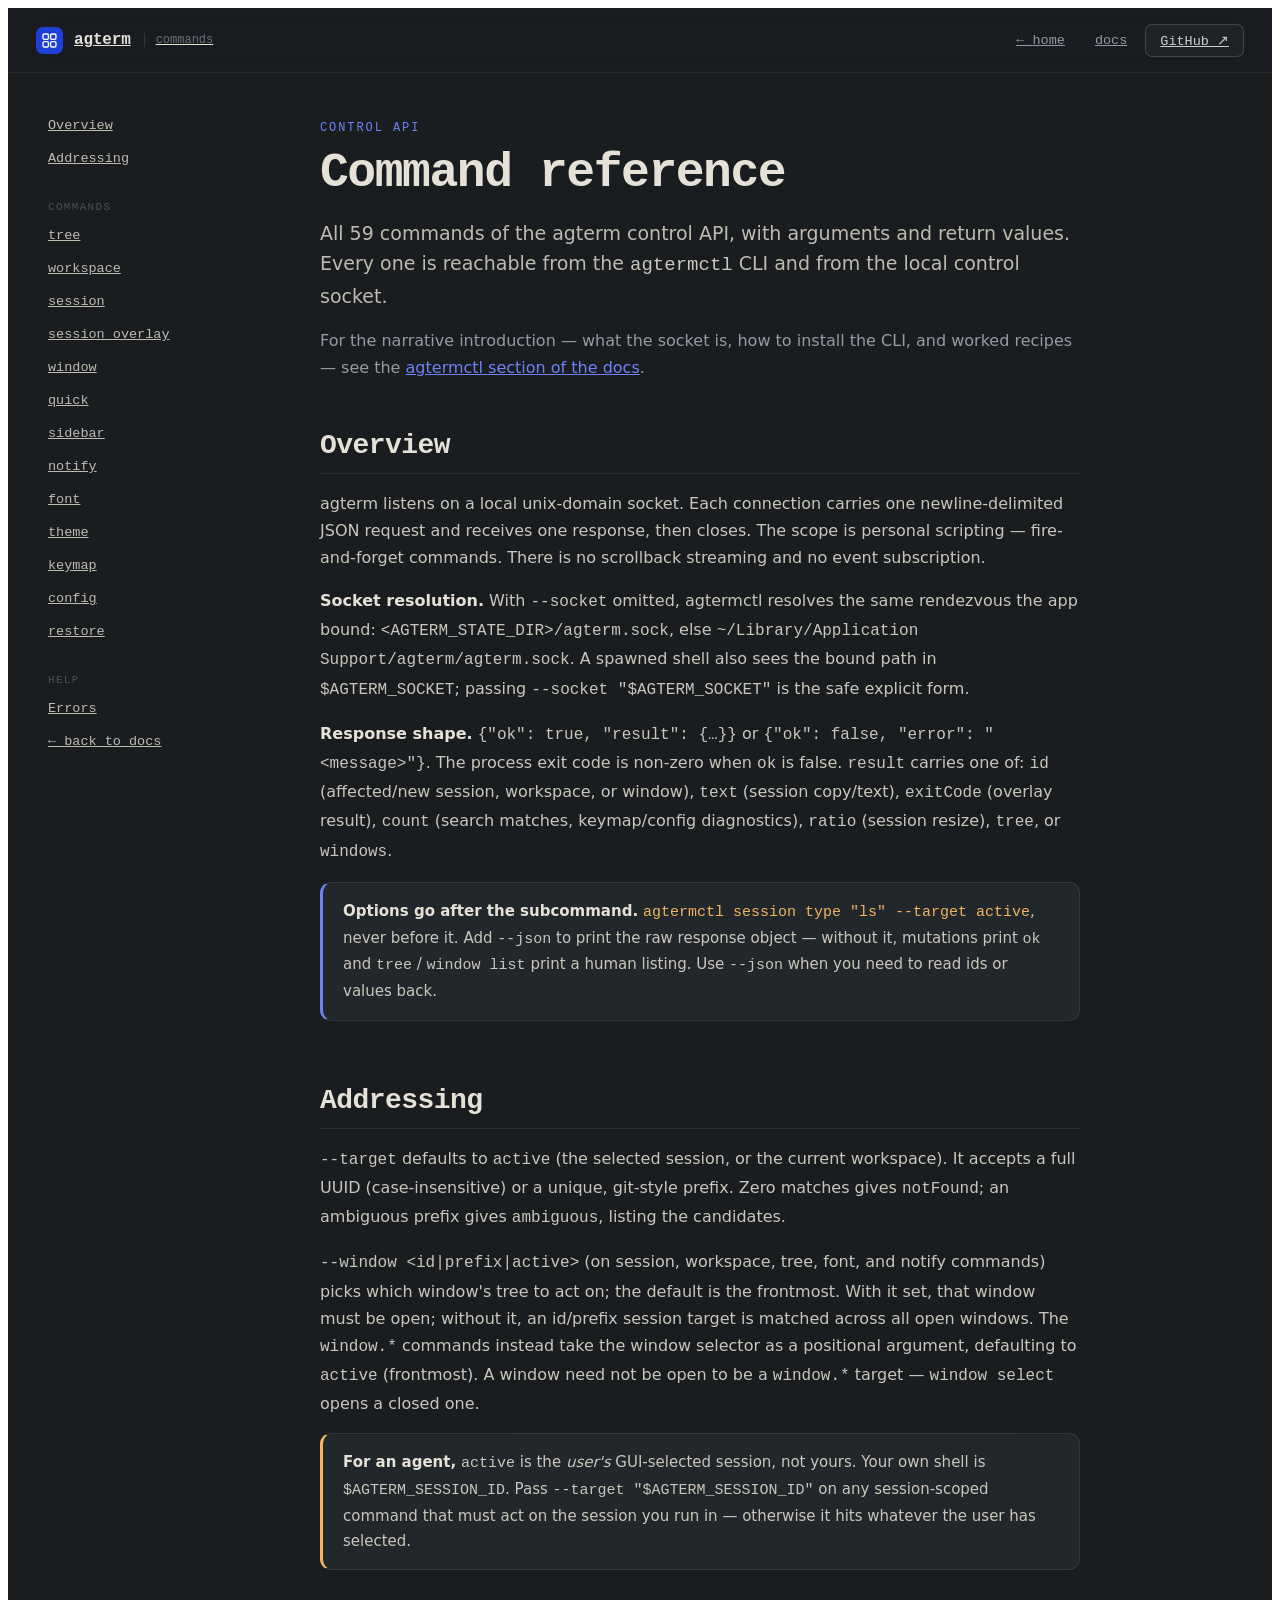
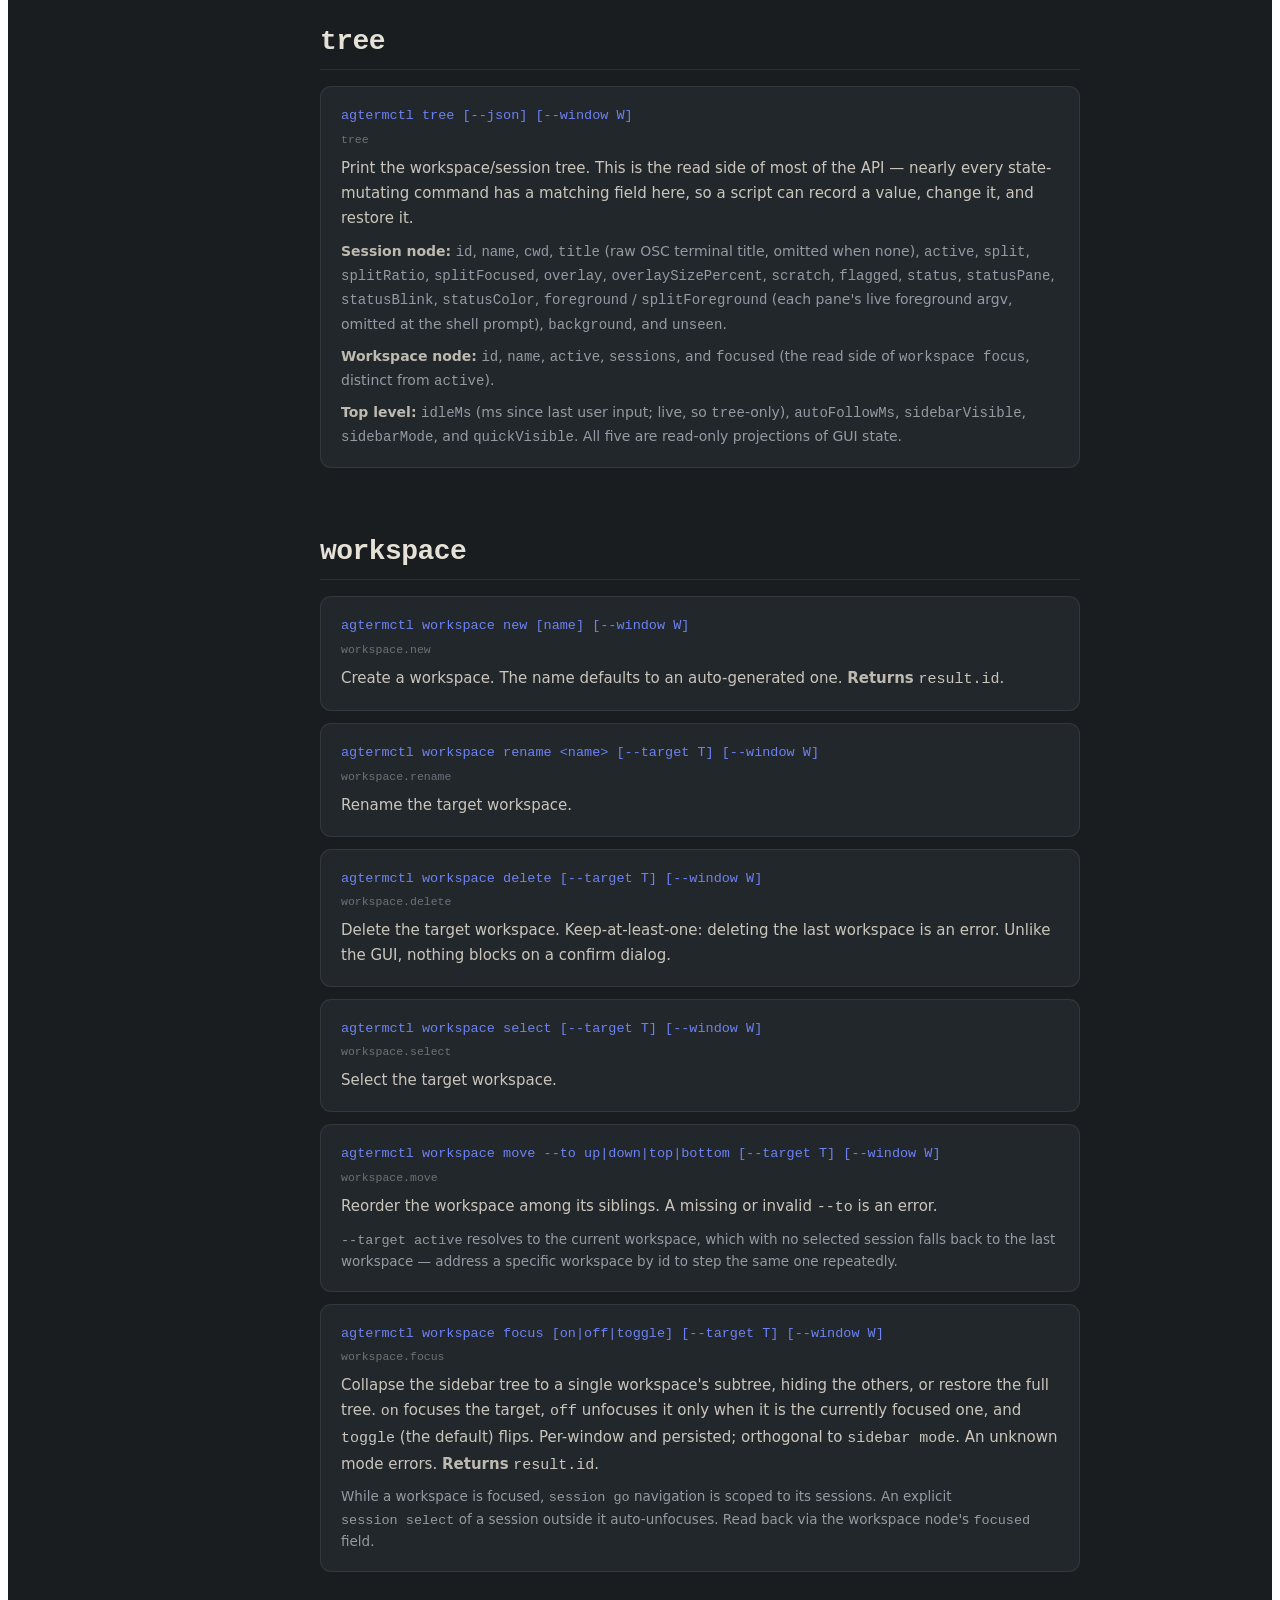
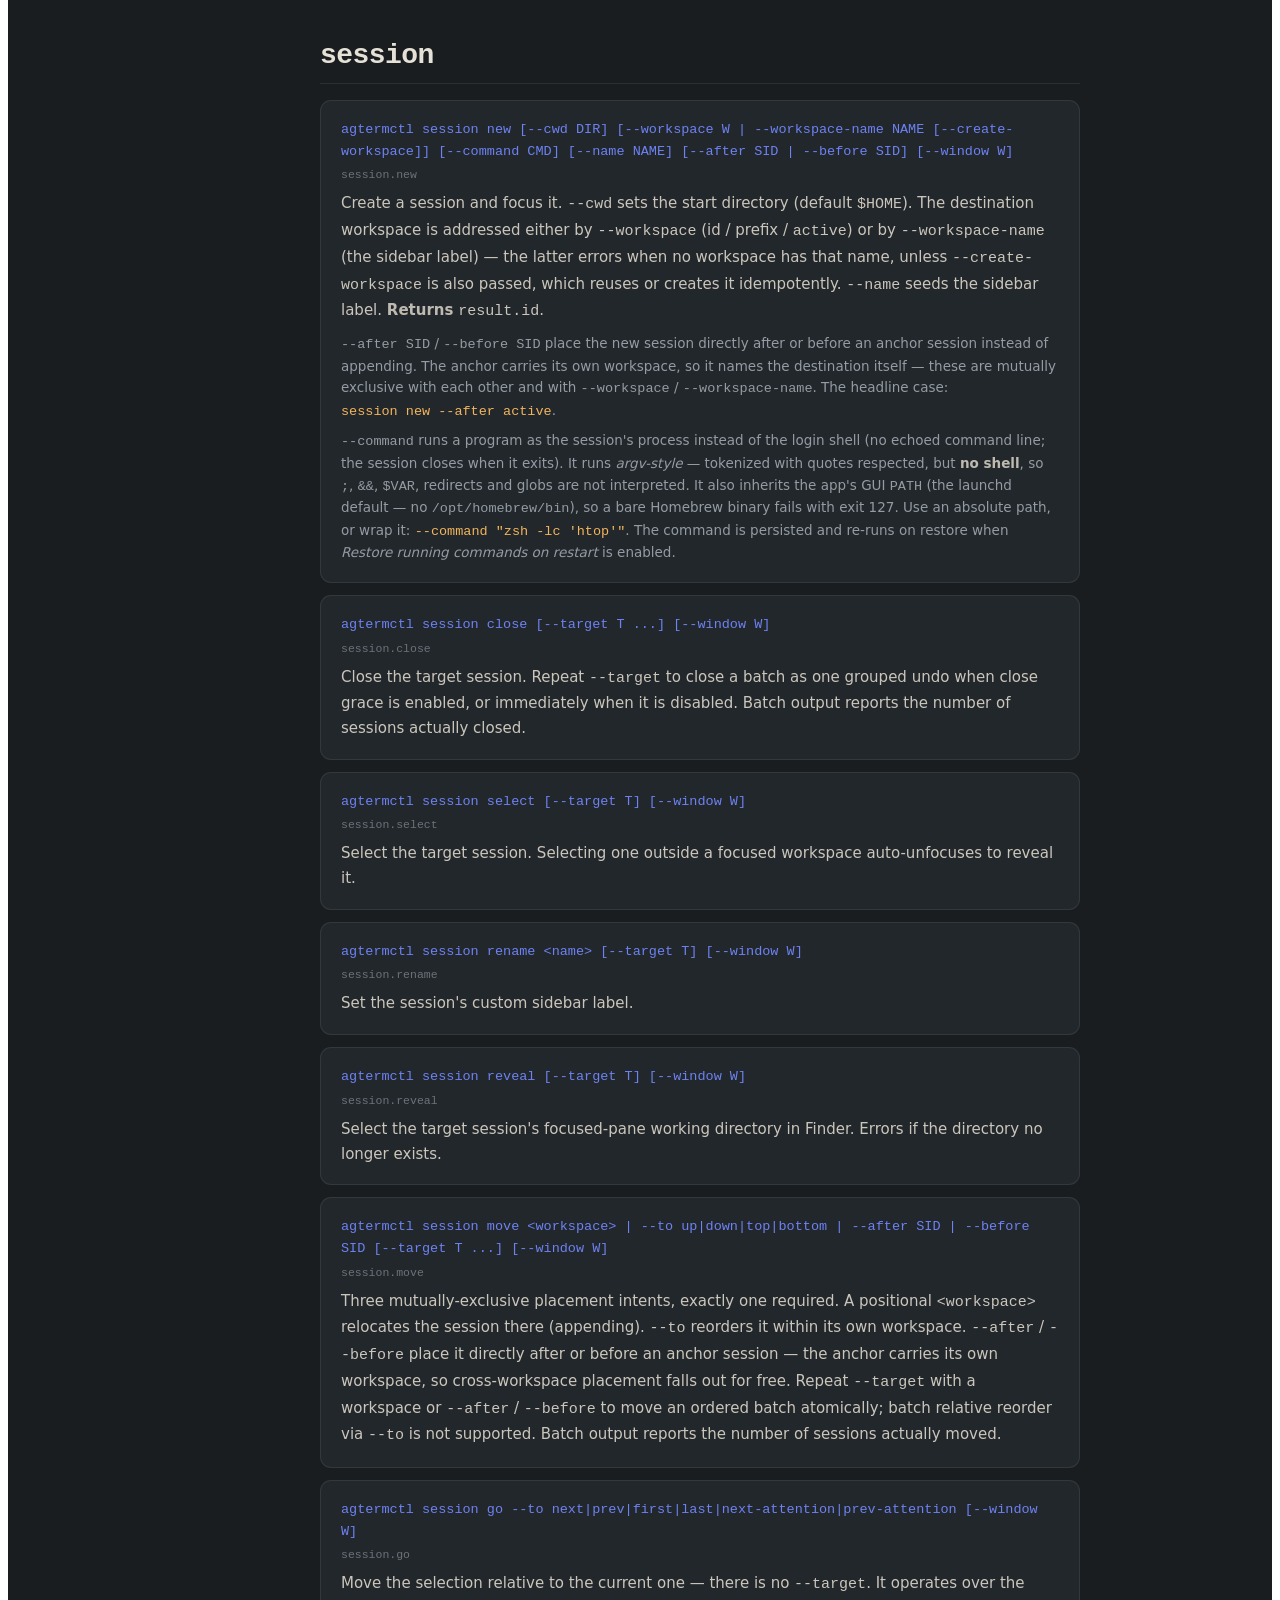
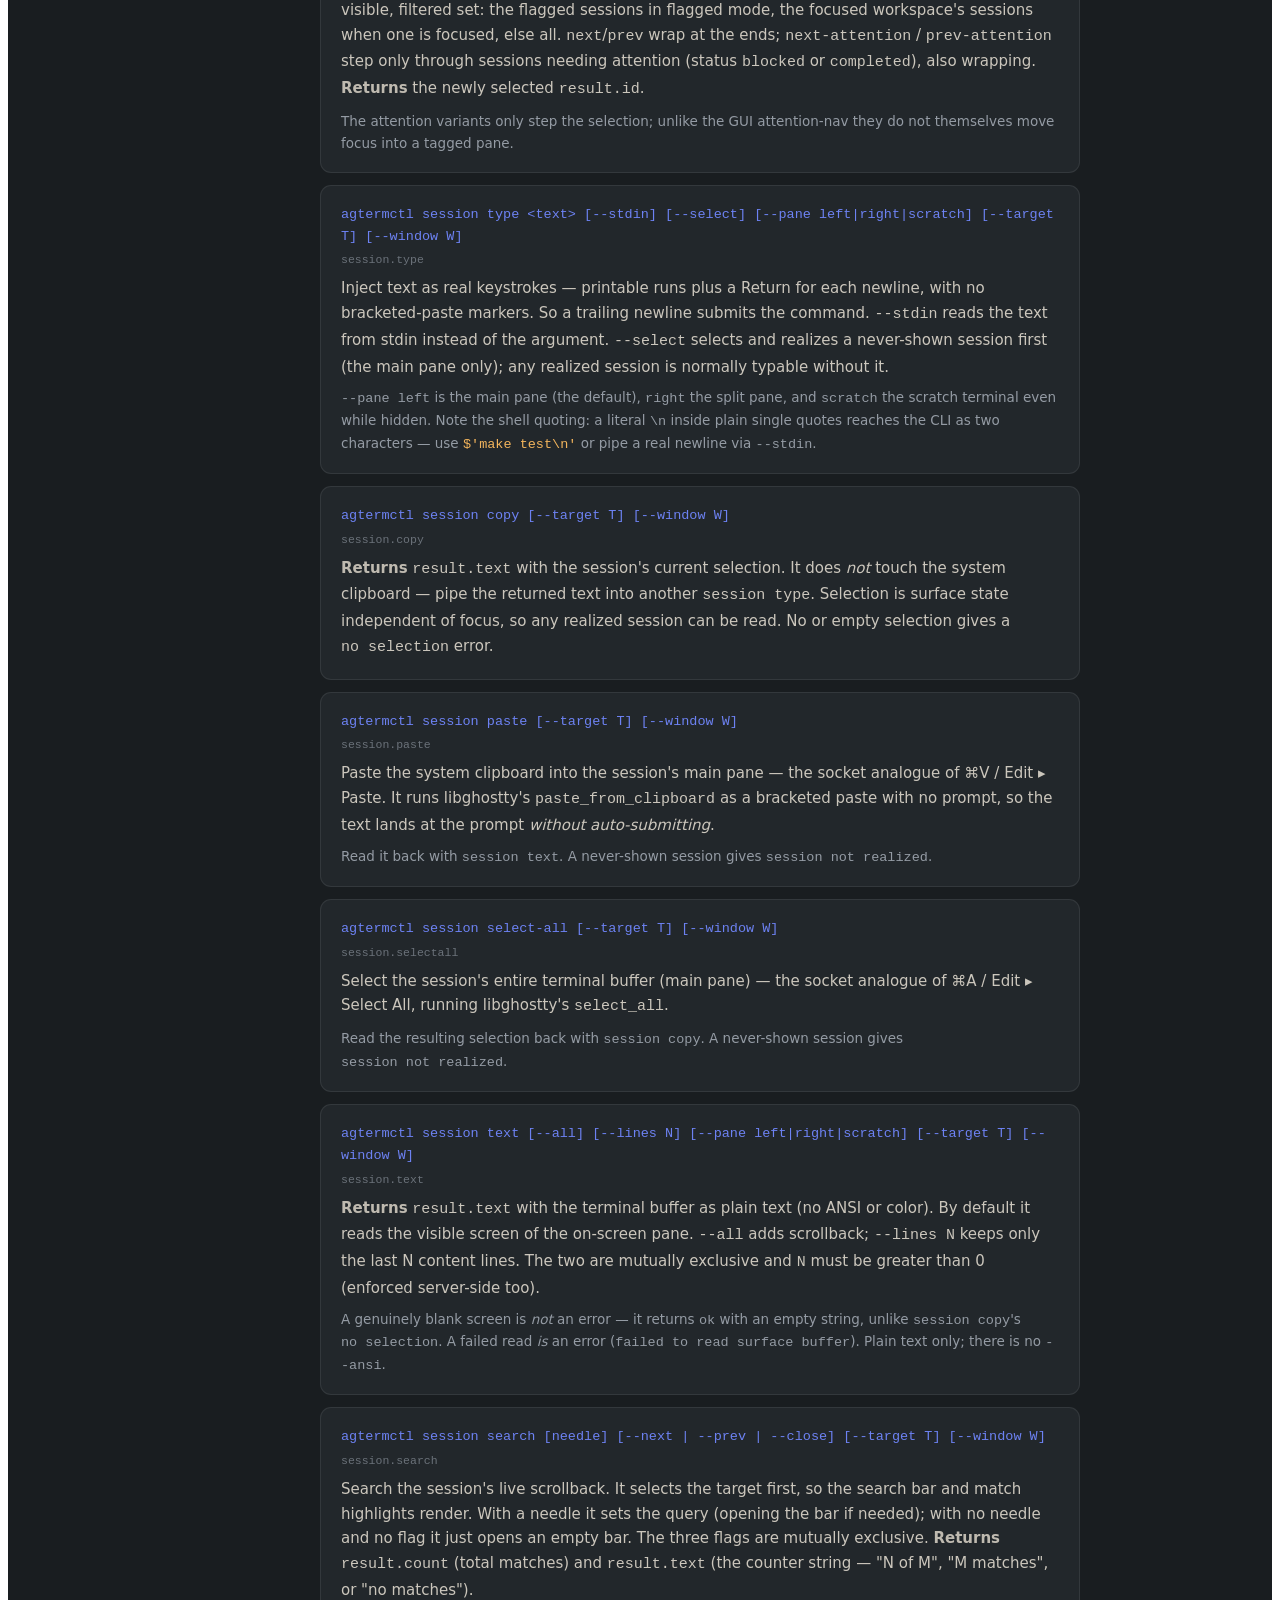
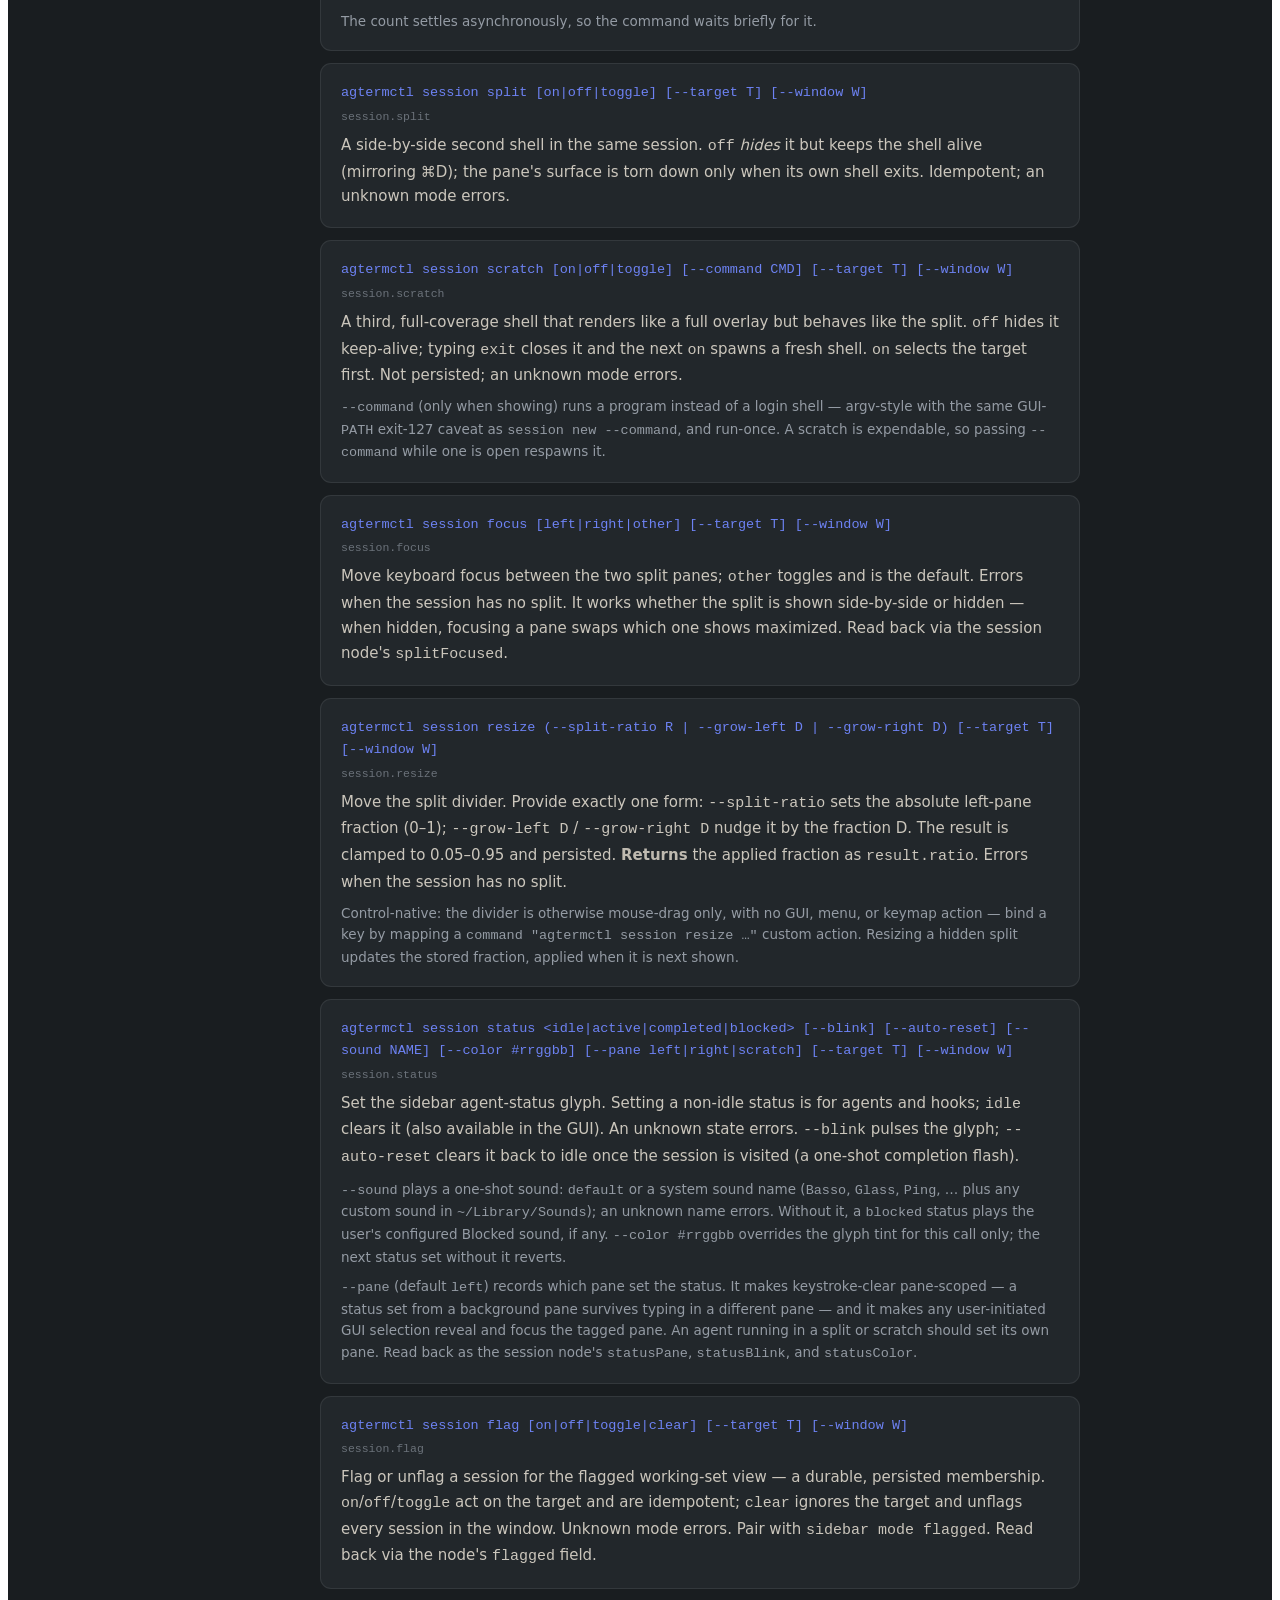
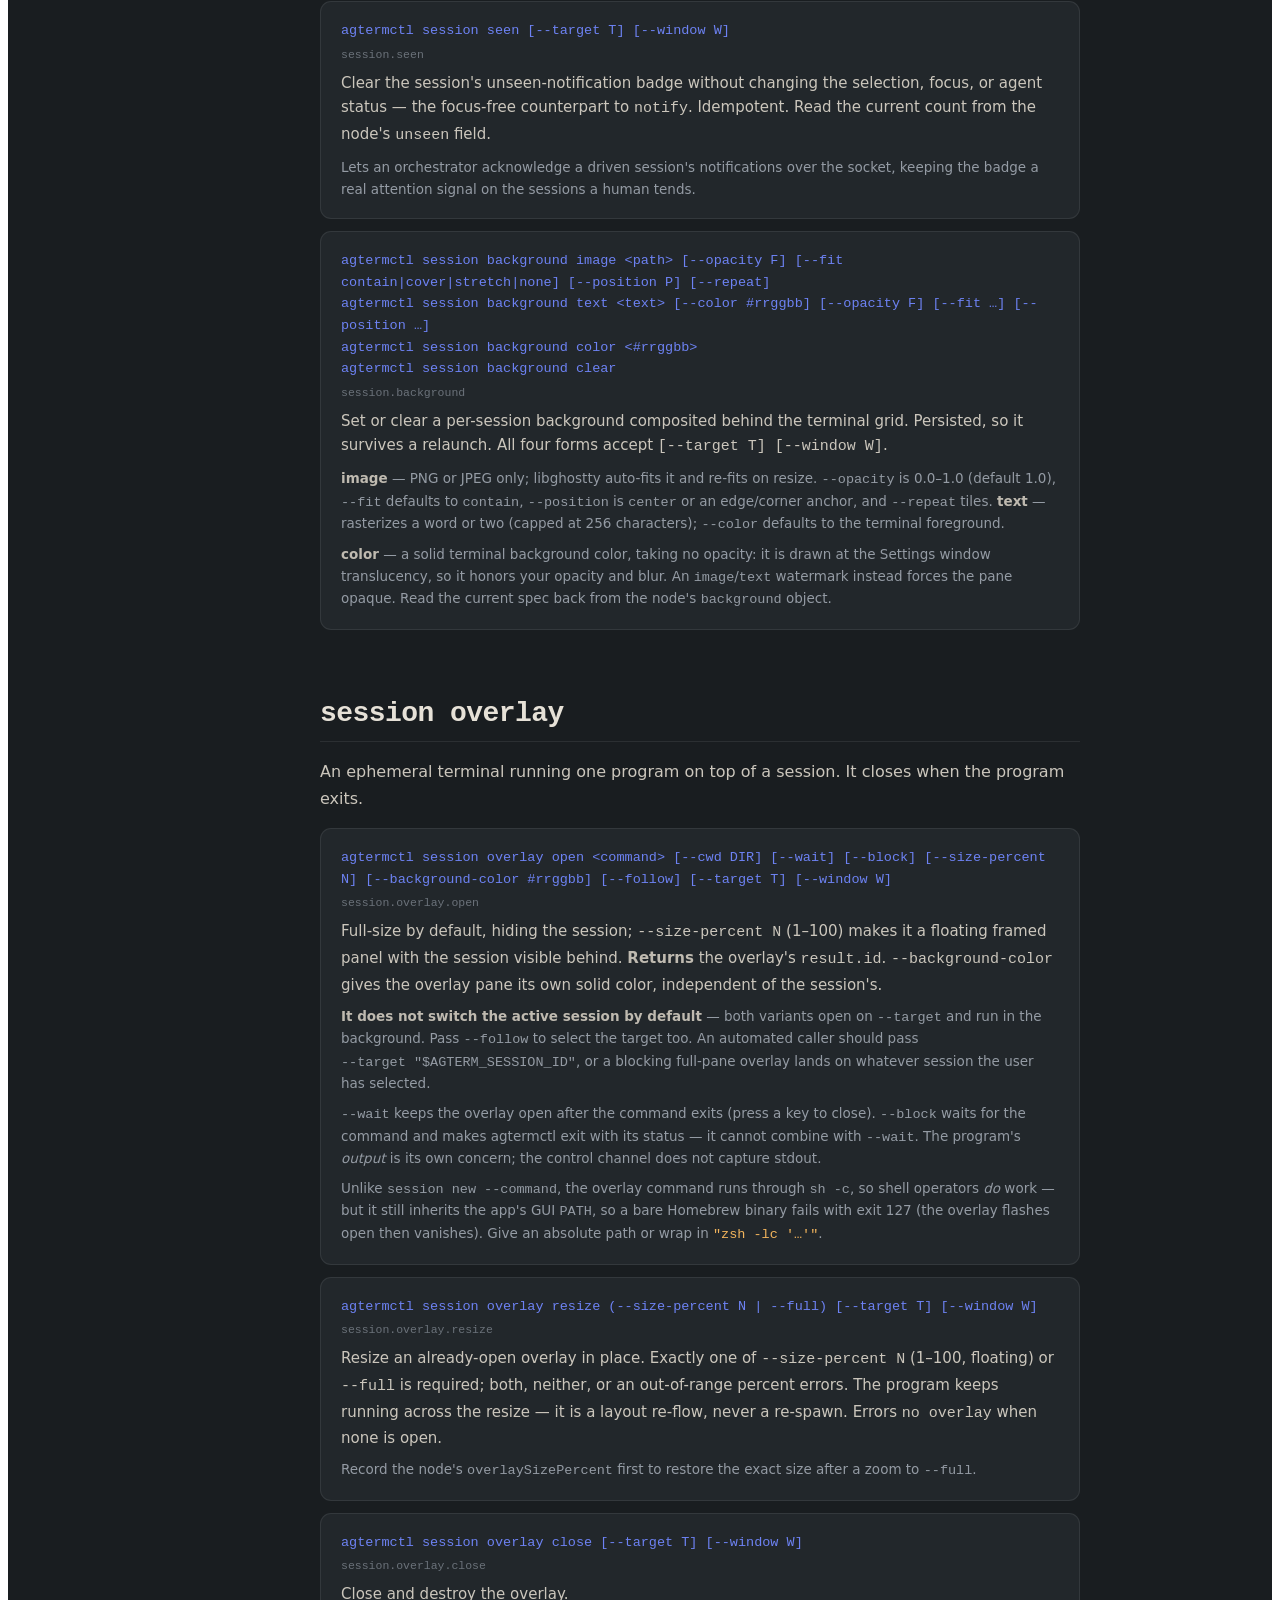
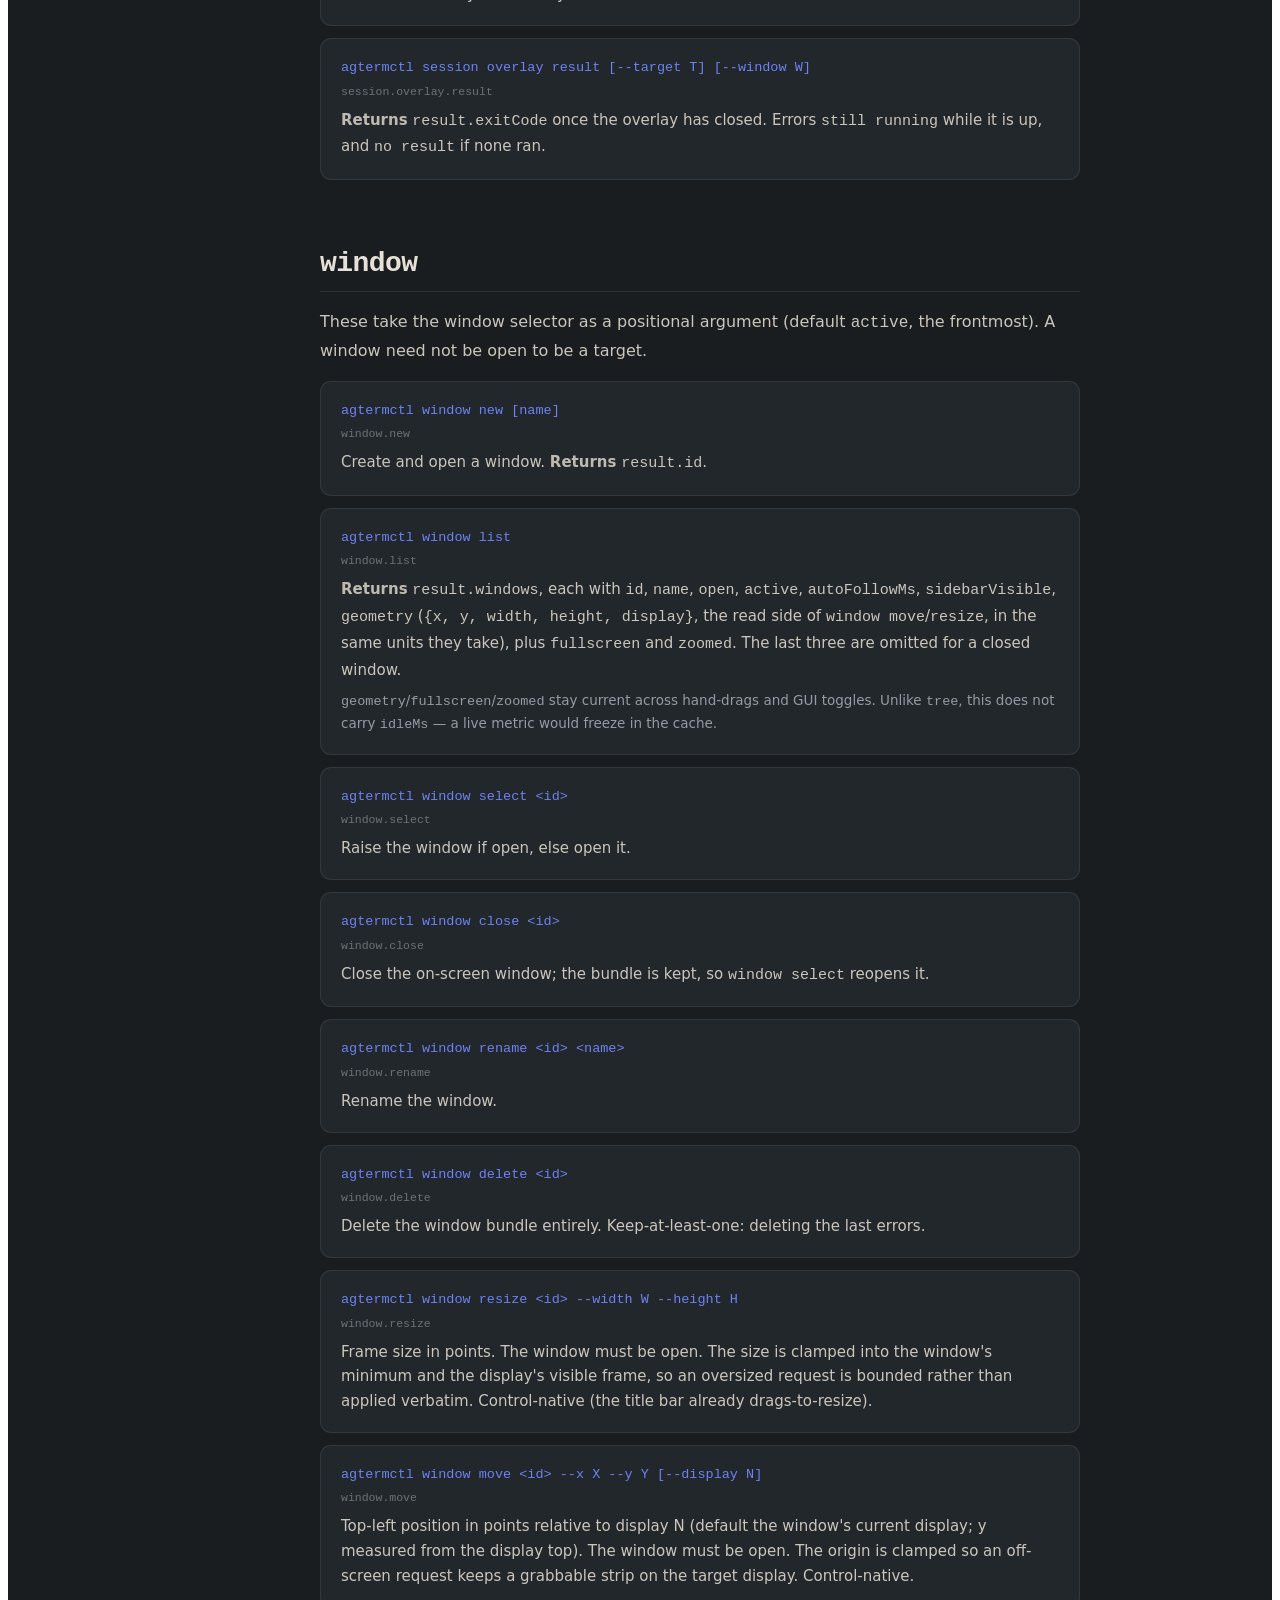
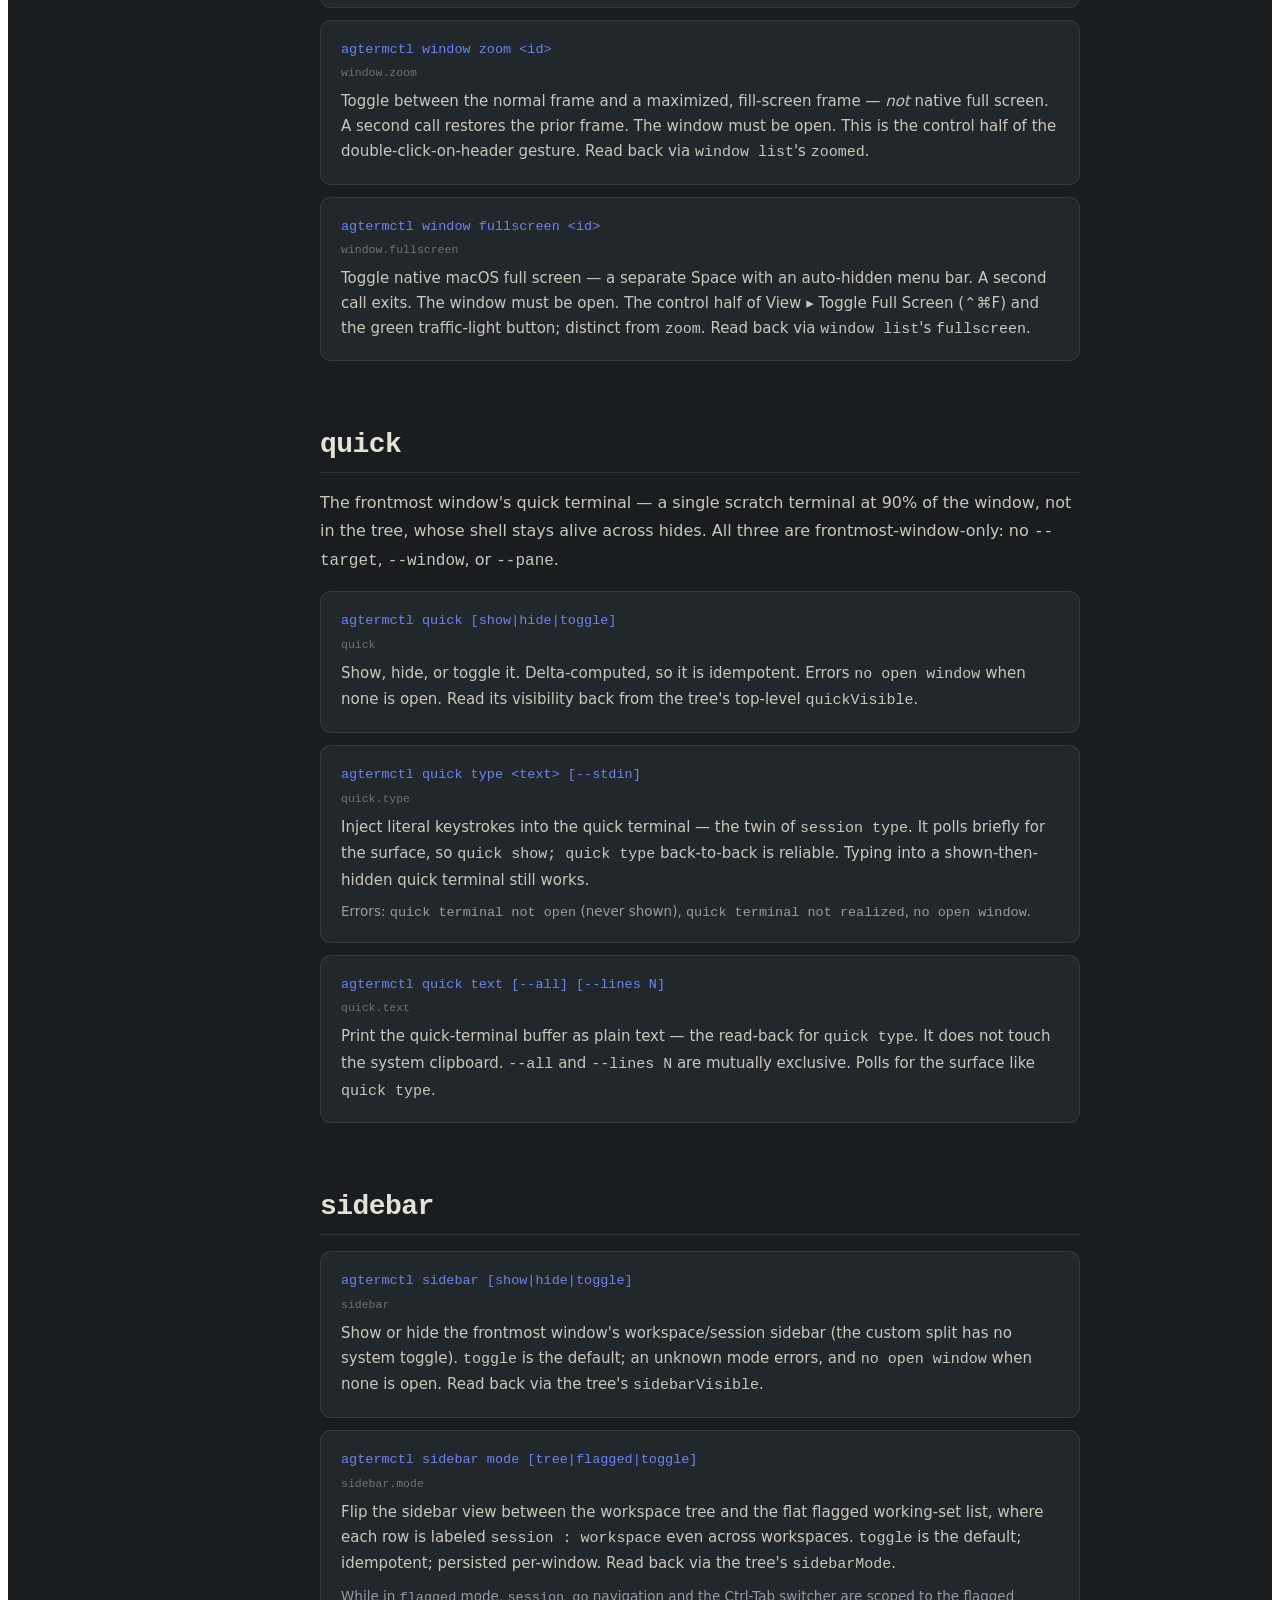
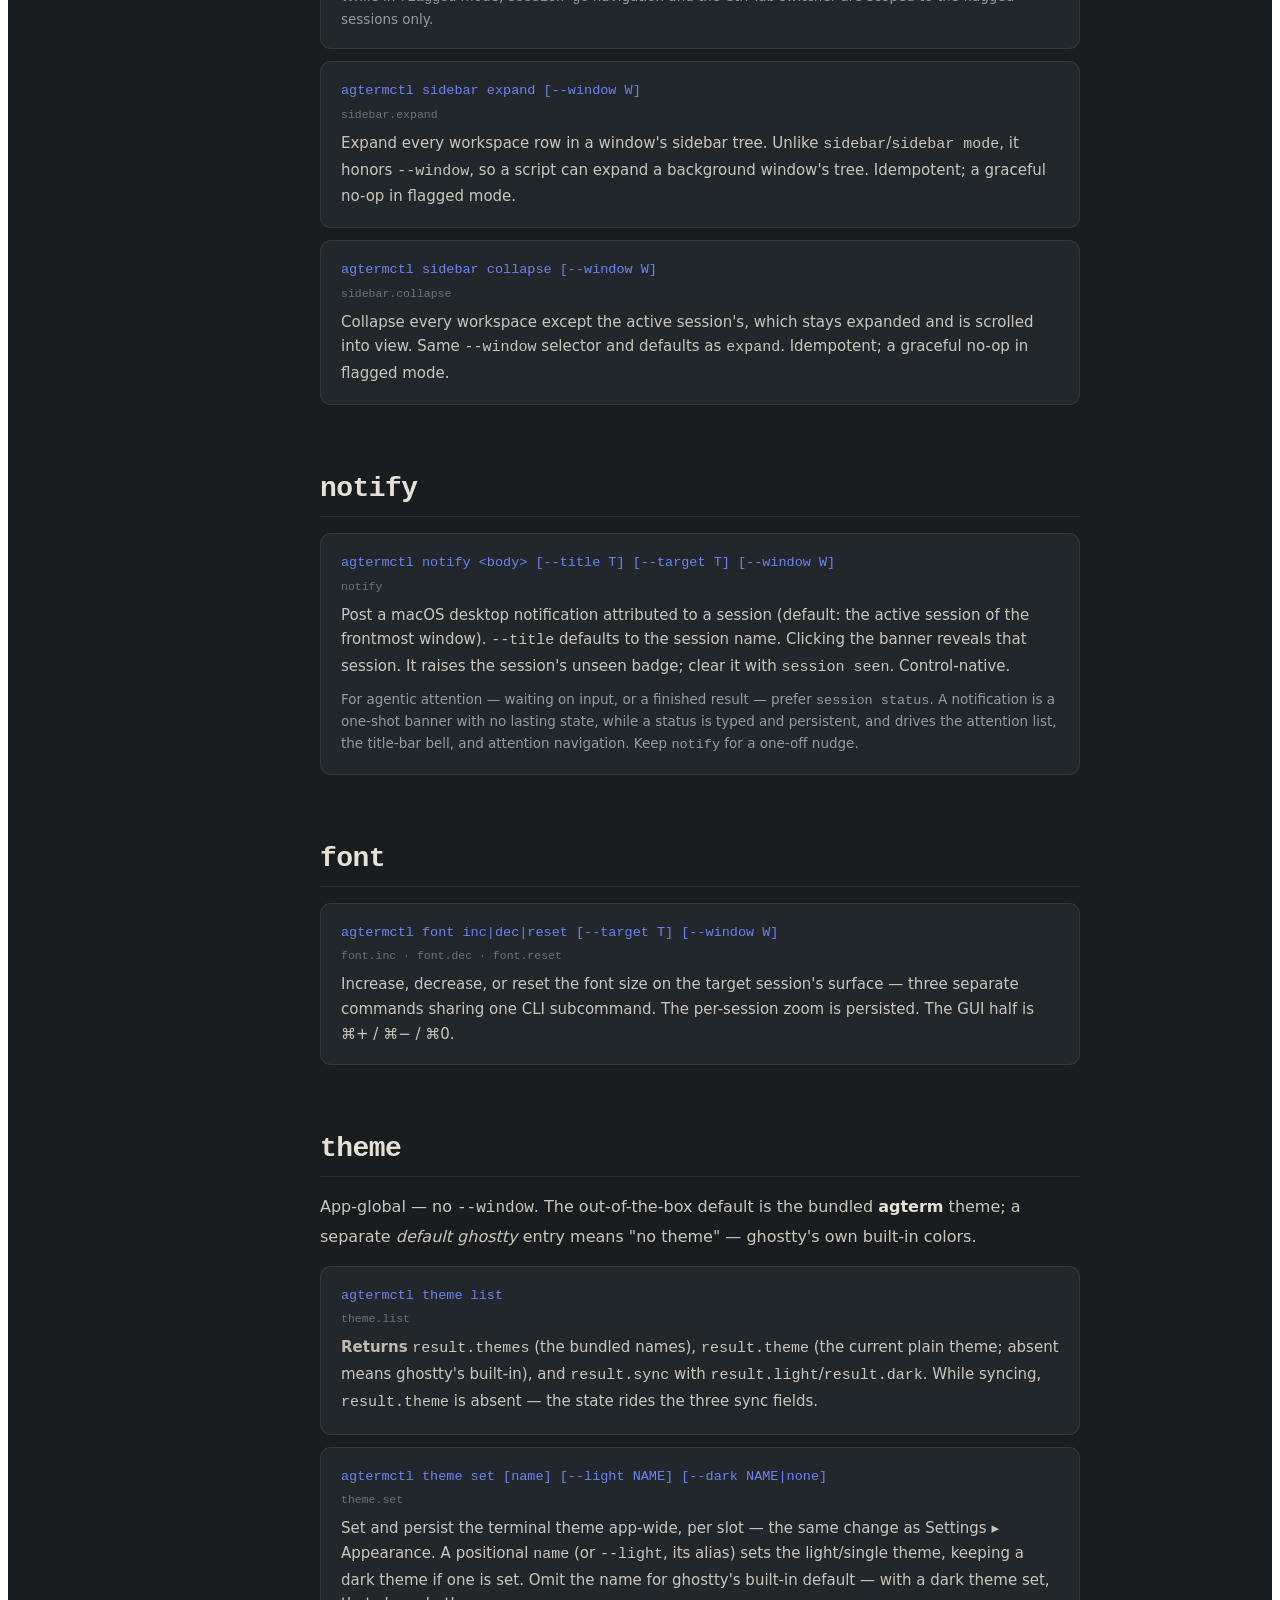
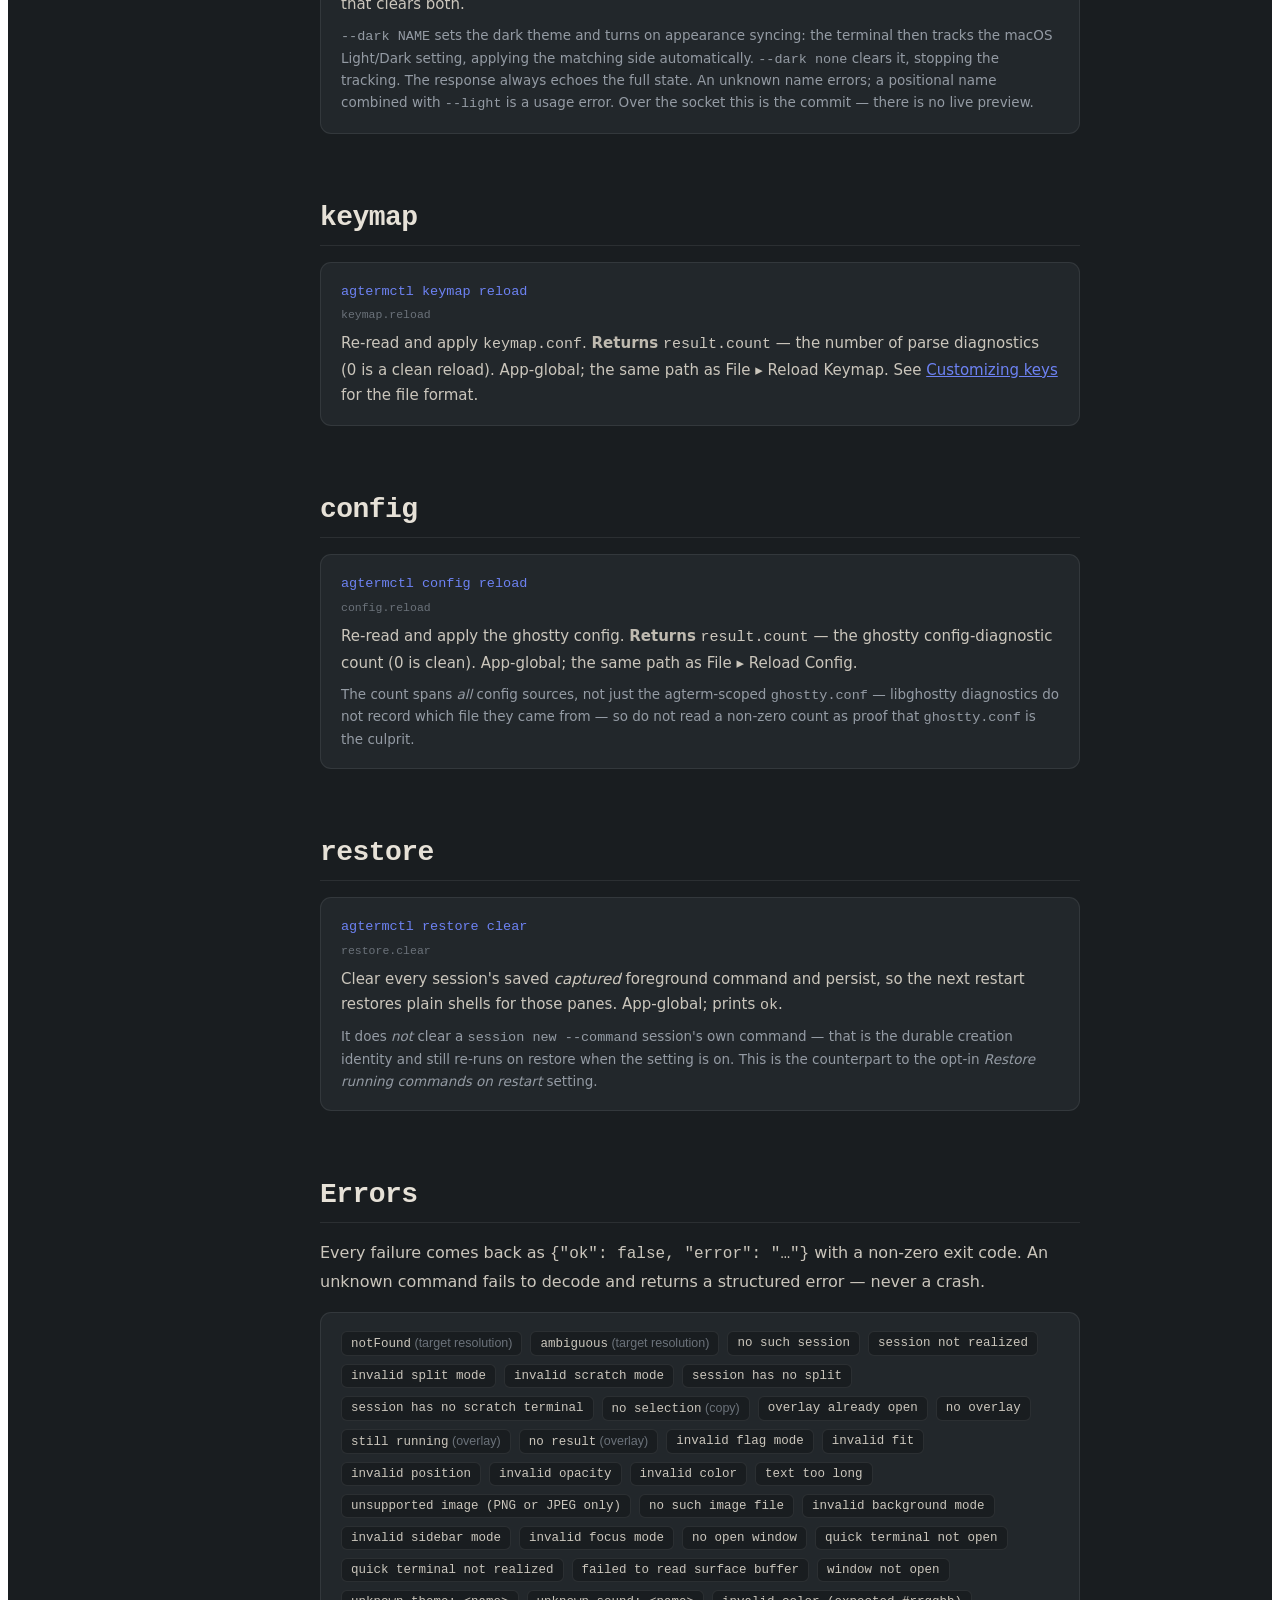
==== site/commands.html @ a5ef4910 "feat: Improve sidebar drag and reveal actions (#180) * feat(sidebar): add Finder drag and reveal act" ====
<!doctype html>
<html lang="en">
  <head>
    <meta charset="utf-8" />
    <meta name="viewport" content="width=device-width, initial-scale=1" />
    <title>Command reference — agterm | agtermctl control API</title>
    <meta
      name="description"
      content="Complete agtermctl reference: all 59 control commands for agterm — sessions, workspaces, windows, overlays, the quick terminal, sidebar, agent status, themes, and keymaps, with arguments and return values."
    />
    <meta
      name="keywords"
      content="agtermctl reference, agterm control api, agterm commands, agterm cli, session.type, session.overlay, window.list"
    />
    <meta name="author" content="umputun" />
    <link rel="canonical" href="https://agterm.com/commands" />
    <meta property="og:type" content="article" />
    <meta property="og:title" content="Command reference — agterm" />
    <meta
      property="og:description"
      content="All 59 agtermctl control commands with arguments, return values, and errors."
    />
    <meta property="og:url" content="https://agterm.com/commands" />
    <meta property="og:image" content="https://agterm.com/assets/agterm-og.png" />
    <meta property="og:image:width" content="1200" />
    <meta property="og:image:height" content="630" />
    <meta property="og:site_name" content="agterm" />
    <meta name="twitter:card" content="summary_large_image" />
    <meta name="twitter:site" content="@umputun" />
    <meta name="twitter:title" content="Command reference — agterm" />
    <meta
      name="twitter:description"
      content="All 59 agtermctl control commands with arguments, return values, and errors."
    />
    <meta name="twitter:image" content="https://agterm.com/assets/agterm-og.png" />
    <link rel="icon" type="image/x-icon" href="/assets/favicon.ico" />
    <link rel="icon" type="image/png" sizes="32x32" href="/assets/favicon-32.png" />
    <link rel="icon" type="image/png" sizes="16x16" href="/assets/favicon-16.png" />
    <link rel="apple-touch-icon" sizes="180x180" href="/assets/favicon-180.png" />
    <meta name="theme-color" content="#191d20" />
    <link rel="preload" href="/assets/fonts/jetbrains-mono-latin.woff2" as="font" type="font/woff2" crossorigin />
    <link rel="preload" href="/assets/fonts/ibm-plex-sans-latin.woff2" as="font" type="font/woff2" crossorigin />
    <link rel="stylesheet" href="/style.css" />
  </head>
  <body>
    <div
      style="
        background: #191d20;
        color: #e6e1d7;
        font-family: &quot;IBM Plex Sans&quot;, system-ui, sans-serif;
        -webkit-font-smoothing: antialiased;
        min-height: 100vh;
      "
    >
      <!-- ===== NAV ===== -->
      <div
        style="
          position: sticky;
          top: 0;
          z-index: 50;
          background: rgba(25, 29, 32, 0.72);
          backdrop-filter: blur(14px);
          border-bottom: 1px solid rgba(255, 255, 255, 0.07);
        "
      >
        <div
          style="
            max-width: 1240px;
            margin: 0 auto;
            padding: 0 28px;
            height: 64px;
            display: flex;
            align-items: center;
            justify-content: space-between;
          "
        >
          <a href="/" style="display: flex; align-items: center; gap: 11px; color: #e6e1d7">
            <svg width="27" height="27" viewBox="0 0 100 100" fill="none" style="display: block; border-radius: 22%">
              <rect width="100" height="100" rx="24" fill="#1e40d8"></rect>
              <rect x="26" y="26" width="20" height="20" rx="5" stroke="#fff" stroke-width="5"></rect>
              <rect x="54" y="26" width="20" height="20" rx="5" stroke="#fff" stroke-width="5"></rect>
              <rect x="26" y="54" width="20" height="20" rx="5" stroke="#fff" stroke-width="5"></rect>
              <rect x="54" y="54" width="20" height="20" rx="5" stroke="#fff" stroke-width="5"></rect>
            </svg>
            <span
              style="
                font-family: &quot;JetBrains Mono&quot;, monospace;
                font-weight: 700;
                font-size: 16px;
                letter-spacing: -0.01em;
              "
              >agterm</span
            >
            <span
              style="
                font-family: &quot;JetBrains Mono&quot;, monospace;
                font-size: 12px;
                color: #6b727a;
                border-left: 1px solid rgba(255, 255, 255, 0.12);
                padding-left: 11px;
                margin-left: 2px;
              "
              >commands</span
            >
          </a>
          <div
            style="
              display: flex;
              align-items: center;
              gap: 6px;
              font-family: &quot;JetBrains Mono&quot;, monospace;
              font-size: 13.5px;
            "
          >
            <a href="/" style="color: #949ba4; padding: 8px 12px; border-radius: 7px" class="hv1">← home</a>
            <a href="/docs" style="color: #949ba4; padding: 8px 12px; border-radius: 7px" class="hv1">docs</a>
            <a
              href="https://github.com/umputun/agterm"
              style="
                color: #c9cdd2;
                border: 1px solid rgba(255, 255, 255, 0.16);
                background: rgba(255, 255, 255, 0.03);
                padding: 7px 14px;
                border-radius: 7px;
                font-weight: 500;
              "
              class="hv8"
              >GitHub ↗</a
            >
          </div>
        </div>
      </div>

      <!-- ===== LAYOUT ===== -->
      <div style="max-width: 1240px; margin: 0 auto; display: grid; grid-template-columns: 236px 1fr; gap: 48px; padding: 0 28px">
        <!-- SIDEBAR -->
        <aside
          class="doc-scroll"
          style="
            position: sticky;
            top: 64px;
            align-self: start;
            height: calc(100vh - 64px);
            overflow-y: auto;
            padding: 38px 0 60px;
            font-family: &quot;JetBrains Mono&quot;, monospace;
          "
        >
          <nav style="display: flex; flex-direction: column; gap: 4px; font-size: 13.5px">
            <a href="#overview" style="color: #bfbab0; padding: 7px 12px; border-radius: 7px" class="hv9">Overview</a>
            <a href="#addressing" style="color: #bfbab0; padding: 7px 12px; border-radius: 7px" class="hv9">Addressing</a>
            <div style="height: 16px"></div>
            <span style="color: #4a5158; font-size: 11px; letter-spacing: 0.12em; padding: 4px 12px">COMMANDS</span>
            <a href="#tree" style="color: #bfbab0; padding: 7px 12px; border-radius: 7px" class="hv9">tree</a>
            <a href="#workspace" style="color: #bfbab0; padding: 7px 12px; border-radius: 7px" class="hv9">workspace</a>
            <a href="#session" style="color: #bfbab0; padding: 7px 12px; border-radius: 7px" class="hv9">session</a>
            <a href="#overlay" style="color: #bfbab0; padding: 7px 12px; border-radius: 7px" class="hv9">session overlay</a>
            <a href="#window" style="color: #bfbab0; padding: 7px 12px; border-radius: 7px" class="hv9">window</a>
            <a href="#quick" style="color: #bfbab0; padding: 7px 12px; border-radius: 7px" class="hv9">quick</a>
            <a href="#sidebar" style="color: #bfbab0; padding: 7px 12px; border-radius: 7px" class="hv9">sidebar</a>
            <a href="#notify" style="color: #bfbab0; padding: 7px 12px; border-radius: 7px" class="hv9">notify</a>
            <a href="#font" style="color: #bfbab0; padding: 7px 12px; border-radius: 7px" class="hv9">font</a>
            <a href="#theme" style="color: #bfbab0; padding: 7px 12px; border-radius: 7px" class="hv9">theme</a>
            <a href="#keymap" style="color: #bfbab0; padding: 7px 12px; border-radius: 7px" class="hv9">keymap</a>
            <a href="#config" style="color: #bfbab0; padding: 7px 12px; border-radius: 7px" class="hv9">config</a>
            <a href="#restore" style="color: #bfbab0; padding: 7px 12px; border-radius: 7px" class="hv9">restore</a>
            <div style="height: 16px"></div>
            <span style="color: #4a5158; font-size: 11px; letter-spacing: 0.12em; padding: 4px 12px">HELP</span>
            <a href="#errors" style="color: #bfbab0; padding: 7px 12px; border-radius: 7px" class="hv9">Errors</a>
            <a href="/docs" style="color: #bfbab0; padding: 7px 12px; border-radius: 7px" class="hv9">← back to docs</a>
          </nav>
        </aside>

        <!-- CONTENT -->
        <main style="min-width: 0; padding: 48px 0 120px; max-width: 760px">
          <div
            style="
              font-family: &quot;JetBrains Mono&quot;, monospace;
              font-size: 12px;
              letter-spacing: 0.16em;
              text-transform: uppercase;
              color: #6d82f3;
              margin-bottom: 14px;
            "
          >
            Control API
          </div>
          <h1
            style="
              font-family: &quot;JetBrains Mono&quot;, monospace;
              font-weight: 800;
              font-size: clamp(32px, 5vw, 48px);
              letter-spacing: -0.03em;
              line-height: 1.02;
              margin: 0 0 20px;
            "
          >
            Command reference
          </h1>
          <p style="font-size: 19px; line-height: 1.6; color: #bfbab0; margin: 0 0 8px">
            All 59 commands of the agterm control API, with arguments and return values. Every one is reachable from the
            <span style="font-family: &quot;JetBrains Mono&quot;, monospace; color: #cbc6bc">agtermctl</span> CLI and from the local
            control socket.
          </p>
          <p style="font-size: 16px; line-height: 1.7; color: #949ba4; margin: 16px 0 0">
            For the narrative introduction — what the socket is, how to install the CLI, and worked recipes — see the
            <a href="/docs#agtermctl" style="color: #6d82f3">agtermctl section of the docs</a>.
          </p>

          <!-- OVERVIEW -->
          <section id="overview" style="scroll-margin-top: 88px; padding-top: 48px">
            <h2
              style="
                font-family: &quot;JetBrains Mono&quot;, monospace;
                font-weight: 700;
                font-size: 28px;
                letter-spacing: -0.02em;
                margin: 0 0 16px;
                padding-bottom: 12px;
                border-bottom: 1px solid rgba(255, 255, 255, 0.08);
              "
            >
              Overview
            </h2>
            <p style="font-size: 16px; line-height: 1.7; color: #cbc6bc; margin: 0 0 16px">
              agterm listens on a local unix-domain socket. Each connection carries one newline-delimited JSON request and receives
              one response, then closes. The scope is personal scripting — fire-and-forget commands. There is no scrollback
              streaming and no event subscription.
            </p>
            <p style="font-size: 16px; line-height: 1.7; color: #cbc6bc; margin: 0 0 16px">
              <strong style="color: #e6e1d7">Socket resolution.</strong> With
              <span style="font-family: &quot;JetBrains Mono&quot;, monospace; color: #cbc6bc">--socket</span> omitted, agtermctl
              resolves the same rendezvous the app bound:
              <span style="font-family: &quot;JetBrains Mono&quot;, monospace; color: #cbc6bc">&lt;AGTERM_STATE_DIR&gt;/agterm.sock</span>,
              else <span style="font-family: &quot;JetBrains Mono&quot;, monospace; color: #cbc6bc">~/Library/Application Support/agterm/agterm.sock</span>.
              A spawned shell also sees the bound path in
              <span style="font-family: &quot;JetBrains Mono&quot;, monospace; color: #cbc6bc">$AGTERM_SOCKET</span>; passing
              <span style="font-family: &quot;JetBrains Mono&quot;, monospace; color: #cbc6bc; white-space: nowrap">--socket "$AGTERM_SOCKET"</span> is the
              safe explicit form.
            </p>
            <p style="font-size: 16px; line-height: 1.7; color: #cbc6bc; margin: 0 0 16px">
              <strong style="color: #e6e1d7">Response shape.</strong>
              <span style="font-family: &quot;JetBrains Mono&quot;, monospace; color: #cbc6bc; white-space: nowrap">{"ok": true, "result": {…}}</span> or
              <span style="font-family: &quot;JetBrains Mono&quot;, monospace; color: #cbc6bc">{"ok": false, "error": "&lt;message&gt;"}</span>.
              The process exit code is non-zero when
              <span style="font-family: &quot;JetBrains Mono&quot;, monospace; color: #cbc6bc">ok</span> is false.
              <span style="font-family: &quot;JetBrains Mono&quot;, monospace; color: #cbc6bc">result</span> carries one of:
              <span style="font-family: &quot;JetBrains Mono&quot;, monospace; color: #cbc6bc">id</span> (affected/new
              session, workspace, or window), <span style="font-family: &quot;JetBrains Mono&quot;, monospace; color: #cbc6bc">text</span>
              (session copy/text), <span style="font-family: &quot;JetBrains Mono&quot;, monospace; color: #cbc6bc">exitCode</span>
              (overlay result), <span style="font-family: &quot;JetBrains Mono&quot;, monospace; color: #cbc6bc">count</span>
              (search matches, keymap/config diagnostics),
              <span style="font-family: &quot;JetBrains Mono&quot;, monospace; color: #cbc6bc">ratio</span> (session resize),
              <span style="font-family: &quot;JetBrains Mono&quot;, monospace; color: #cbc6bc">tree</span>, or
              <span style="font-family: &quot;JetBrains Mono&quot;, monospace; color: #cbc6bc">windows</span>.
            </p>
            <div
              style="
                background: #22272b;
                border: 1px solid rgba(255, 255, 255, 0.08);
                border-left: 3px solid #6d82f3;
                border-radius: 11px;
                padding: 16px 20px;
                margin: 0 0 8px;
              "
            >
              <p style="font-size: 15px; line-height: 1.65; color: #cbc6bc; margin: 0">
                <strong style="color: #e6e1d7">Options go after the subcommand.</strong>
                <span style="font-family: &quot;JetBrains Mono&quot;, monospace; color: #f2b45c">agtermctl session type "ls" --target active</span>,
                never before it. Add
                <span style="font-family: &quot;JetBrains Mono&quot;, monospace; color: #cbc6bc">--json</span> to print the raw response
                object — without it, mutations print
                <span style="font-family: &quot;JetBrains Mono&quot;, monospace; color: #cbc6bc">ok</span> and
                <span style="font-family: &quot;JetBrains Mono&quot;, monospace; color: #cbc6bc">tree</span> /
                <span style="font-family: &quot;JetBrains Mono&quot;, monospace; color: #cbc6bc; white-space: nowrap">window list</span> print a human
                listing. Use <span style="font-family: &quot;JetBrains Mono&quot;, monospace; color: #cbc6bc">--json</span> when you
                need to read ids or values back.
              </p>
            </div>
          </section>

          <!-- ADDRESSING -->
          <section id="addressing" style="scroll-margin-top: 88px; padding-top: 56px">
            <h2
              style="
                font-family: &quot;JetBrains Mono&quot;, monospace;
                font-weight: 700;
                font-size: 28px;
                letter-spacing: -0.02em;
                margin: 0 0 16px;
                padding-bottom: 12px;
                border-bottom: 1px solid rgba(255, 255, 255, 0.08);
              "
            >
              Addressing
            </h2>
            <p style="font-size: 16px; line-height: 1.7; color: #cbc6bc; margin: 0 0 16px">
              <span style="font-family: &quot;JetBrains Mono&quot;, monospace; color: #cbc6bc">--target</span> defaults to
              <span style="font-family: &quot;JetBrains Mono&quot;, monospace; color: #cbc6bc">active</span> (the selected session, or
              the current workspace). It accepts a full UUID (case-insensitive) or a unique, git-style prefix. Zero matches gives
              <span style="font-family: &quot;JetBrains Mono&quot;, monospace; color: #cbc6bc">notFound</span>; an ambiguous prefix
              gives <span style="font-family: &quot;JetBrains Mono&quot;, monospace; color: #cbc6bc">ambiguous</span>, listing the
              candidates.
            </p>
            <p style="font-size: 16px; line-height: 1.7; color: #cbc6bc; margin: 0 0 16px">
              <span style="font-family: &quot;JetBrains Mono&quot;, monospace; color: #cbc6bc; white-space: nowrap">--window &lt;id|prefix|active&gt;</span>
              (on session, workspace, tree, font, and notify commands) picks which window's tree to act on; the default is the
              frontmost. With it set, that window must be open; without it, an id/prefix session target is matched across all open
              windows. The <span style="font-family: &quot;JetBrains Mono&quot;, monospace; color: #cbc6bc">window.*</span> commands
              instead take the window selector as a positional argument, defaulting to
              <span style="font-family: &quot;JetBrains Mono&quot;, monospace; color: #cbc6bc">active</span> (frontmost). A window need
              not be open to be a <span style="font-family: &quot;JetBrains Mono&quot;, monospace; color: #cbc6bc">window.*</span>
              target — <span style="font-family: &quot;JetBrains Mono&quot;, monospace; color: #cbc6bc; white-space: nowrap">window select</span> opens a
              closed one.
            </p>
            <div
              style="
                background: #22272b;
                border: 1px solid rgba(255, 255, 255, 0.08);
                border-left: 3px solid #f2b45c;
                border-radius: 11px;
                padding: 16px 20px;
              "
            >
              <p style="font-size: 15px; line-height: 1.65; color: #cbc6bc; margin: 0">
                <strong style="color: #e6e1d7">For an agent,</strong>
                <span style="font-family: &quot;JetBrains Mono&quot;, monospace; color: #cbc6bc">active</span> is the
                <em>user's</em> GUI-selected session, not yours. Your own shell is
                <span style="font-family: &quot;JetBrains Mono&quot;, monospace; color: #cbc6bc">$AGTERM_SESSION_ID</span>. Pass
                <span style="font-family: &quot;JetBrains Mono&quot;, monospace; color: #cbc6bc; white-space: nowrap">--target "$AGTERM_SESSION_ID"</span>
                on any session-scoped command that must act on the session you run in — otherwise it hits whatever the user has
                selected.
              </p>
            </div>
          </section>

          <!-- TREE -->
          <section id="tree" style="scroll-margin-top: 88px; padding-top: 56px">
            <h2
              style="
                font-family: &quot;JetBrains Mono&quot;, monospace;
                font-weight: 700;
                font-size: 28px;
                letter-spacing: -0.02em;
                margin: 0 0 16px;
                padding-bottom: 12px;
                border-bottom: 1px solid rgba(255, 255, 255, 0.08);
              "
            >
              tree
            </h2>
            <div
              style="
                background: #22272b;
                border: 1px solid rgba(255, 255, 255, 0.08);
                border-radius: 11px;
                padding: 18px 20px;
                margin-bottom: 12px;
              "
            >
              <div
                style="
                  font-family: &quot;JetBrains Mono&quot;, monospace;
                  font-size: 13.5px;
                  color: #6d82f3;
                  line-height: 1.6;
                  word-break: break-word;
                "
              >
                agtermctl tree [--json] [--window W]
              </div>
              <div style="font-family: &quot;JetBrains Mono&quot;, monospace; font-size: 11.5px; color: #6b727a; margin-top: 6px">
                tree
              </div>
              <p style="font-size: 15px; line-height: 1.65; color: #cbc6bc; margin: 10px 0 0">
                Print the workspace/session tree. This is the read side of most of the API — nearly every state-mutating command has
                a matching field here, so a script can record a value, change it, and restore it.
              </p>
              <p style="font-size: 14px; line-height: 1.65; color: #949ba4; margin: 10px 0 0">
                <strong style="color: #bfbab0">Session node:</strong>
                <span style="font-family: &quot;JetBrains Mono&quot;, monospace">id</span>,
                <span style="font-family: &quot;JetBrains Mono&quot;, monospace">name</span>,
                <span style="font-family: &quot;JetBrains Mono&quot;, monospace">cwd</span>,
                <span style="font-family: &quot;JetBrains Mono&quot;, monospace">title</span> (raw OSC terminal title, omitted when
                none), <span style="font-family: &quot;JetBrains Mono&quot;, monospace">active</span>,
                <span style="font-family: &quot;JetBrains Mono&quot;, monospace">split</span>,
                <span style="font-family: &quot;JetBrains Mono&quot;, monospace">splitRatio</span>,
                <span style="font-family: &quot;JetBrains Mono&quot;, monospace">splitFocused</span>,
                <span style="font-family: &quot;JetBrains Mono&quot;, monospace">overlay</span>,
                <span style="font-family: &quot;JetBrains Mono&quot;, monospace">overlaySizePercent</span>,
                <span style="font-family: &quot;JetBrains Mono&quot;, monospace">scratch</span>,
                <span style="font-family: &quot;JetBrains Mono&quot;, monospace">flagged</span>,
                <span style="font-family: &quot;JetBrains Mono&quot;, monospace">status</span>,
                <span style="font-family: &quot;JetBrains Mono&quot;, monospace">statusPane</span>,
                <span style="font-family: &quot;JetBrains Mono&quot;, monospace">statusBlink</span>,
                <span style="font-family: &quot;JetBrains Mono&quot;, monospace">statusColor</span>,
                <span style="font-family: &quot;JetBrains Mono&quot;, monospace">foreground</span> /
                <span style="font-family: &quot;JetBrains Mono&quot;, monospace">splitForeground</span> (each pane's live foreground
                argv, omitted at the shell prompt),
                <span style="font-family: &quot;JetBrains Mono&quot;, monospace">background</span>, and
                <span style="font-family: &quot;JetBrains Mono&quot;, monospace">unseen</span>.
              </p>
              <p style="font-size: 14px; line-height: 1.65; color: #949ba4; margin: 8px 0 0">
                <strong style="color: #bfbab0">Workspace node:</strong>
                <span style="font-family: &quot;JetBrains Mono&quot;, monospace">id</span>,
                <span style="font-family: &quot;JetBrains Mono&quot;, monospace">name</span>,
                <span style="font-family: &quot;JetBrains Mono&quot;, monospace">active</span>,
                <span style="font-family: &quot;JetBrains Mono&quot;, monospace">sessions</span>, and
                <span style="font-family: &quot;JetBrains Mono&quot;, monospace">focused</span> (the read side of
                <span style="font-family: &quot;JetBrains Mono&quot;, monospace; white-space: nowrap">workspace focus</span>, distinct from
                <span style="font-family: &quot;JetBrains Mono&quot;, monospace">active</span>).
              </p>
              <p style="font-size: 14px; line-height: 1.65; color: #949ba4; margin: 8px 0 0">
                <strong style="color: #bfbab0">Top level:</strong>
                <span style="font-family: &quot;JetBrains Mono&quot;, monospace">idleMs</span> (ms since last user input; live, so
                <span style="font-family: &quot;JetBrains Mono&quot;, monospace">tree</span>-only),
                <span style="font-family: &quot;JetBrains Mono&quot;, monospace">autoFollowMs</span>,
                <span style="font-family: &quot;JetBrains Mono&quot;, monospace">sidebarVisible</span>,
                <span style="font-family: &quot;JetBrains Mono&quot;, monospace">sidebarMode</span>, and
                <span style="font-family: &quot;JetBrains Mono&quot;, monospace">quickVisible</span>. All five are read-only
                projections of GUI state.
              </p>
            </div>
          </section>

          <!-- WORKSPACE -->
          <section id="workspace" style="scroll-margin-top: 88px; padding-top: 56px">
            <h2
              style="
                font-family: &quot;JetBrains Mono&quot;, monospace;
                font-weight: 700;
                font-size: 28px;
                letter-spacing: -0.02em;
                margin: 0 0 16px;
                padding-bottom: 12px;
                border-bottom: 1px solid rgba(255, 255, 255, 0.08);
              "
            >
              workspace
            </h2>

            <div style="background: #22272b; border: 1px solid rgba(255, 255, 255, 0.08); border-radius: 11px; padding: 18px 20px; margin-bottom: 12px">
              <div style="font-family: &quot;JetBrains Mono&quot;, monospace; font-size: 13.5px; color: #6d82f3; line-height: 1.6; word-break: break-word">
                agtermctl workspace new [name] [--window W]
              </div>
              <div style="font-family: &quot;JetBrains Mono&quot;, monospace; font-size: 11.5px; color: #6b727a; margin-top: 6px">workspace.new</div>
              <p style="font-size: 15px; line-height: 1.65; color: #cbc6bc; margin: 10px 0 0">
                Create a workspace. The name defaults to an auto-generated one.
                <strong style="color: #bfbab0">Returns</strong>
                <span style="font-family: &quot;JetBrains Mono&quot;, monospace">result.id</span>.
              </p>
            </div>

            <div style="background: #22272b; border: 1px solid rgba(255, 255, 255, 0.08); border-radius: 11px; padding: 18px 20px; margin-bottom: 12px">
              <div style="font-family: &quot;JetBrains Mono&quot;, monospace; font-size: 13.5px; color: #6d82f3; line-height: 1.6; word-break: break-word">
                agtermctl workspace rename &lt;name&gt; [--target T] [--window W]
              </div>
              <div style="font-family: &quot;JetBrains Mono&quot;, monospace; font-size: 11.5px; color: #6b727a; margin-top: 6px">workspace.rename</div>
              <p style="font-size: 15px; line-height: 1.65; color: #cbc6bc; margin: 10px 0 0">Rename the target workspace.</p>
            </div>

            <div style="background: #22272b; border: 1px solid rgba(255, 255, 255, 0.08); border-radius: 11px; padding: 18px 20px; margin-bottom: 12px">
              <div style="font-family: &quot;JetBrains Mono&quot;, monospace; font-size: 13.5px; color: #6d82f3; line-height: 1.6; word-break: break-word">
                agtermctl workspace delete [--target T] [--window W]
              </div>
              <div style="font-family: &quot;JetBrains Mono&quot;, monospace; font-size: 11.5px; color: #6b727a; margin-top: 6px">workspace.delete</div>
              <p style="font-size: 15px; line-height: 1.65; color: #cbc6bc; margin: 10px 0 0">
                Delete the target workspace. Keep-at-least-one: deleting the last workspace is an error. Unlike the GUI, nothing
                blocks on a confirm dialog.
              </p>
            </div>

            <div style="background: #22272b; border: 1px solid rgba(255, 255, 255, 0.08); border-radius: 11px; padding: 18px 20px; margin-bottom: 12px">
              <div style="font-family: &quot;JetBrains Mono&quot;, monospace; font-size: 13.5px; color: #6d82f3; line-height: 1.6; word-break: break-word">
                agtermctl workspace select [--target T] [--window W]
              </div>
              <div style="font-family: &quot;JetBrains Mono&quot;, monospace; font-size: 11.5px; color: #6b727a; margin-top: 6px">workspace.select</div>
              <p style="font-size: 15px; line-height: 1.65; color: #cbc6bc; margin: 10px 0 0">Select the target workspace.</p>
            </div>

            <div style="background: #22272b; border: 1px solid rgba(255, 255, 255, 0.08); border-radius: 11px; padding: 18px 20px; margin-bottom: 12px">
              <div style="font-family: &quot;JetBrains Mono&quot;, monospace; font-size: 13.5px; color: #6d82f3; line-height: 1.6; word-break: break-word">
                agtermctl workspace move --to up|down|top|bottom [--target T] [--window W]
              </div>
              <div style="font-family: &quot;JetBrains Mono&quot;, monospace; font-size: 11.5px; color: #6b727a; margin-top: 6px">workspace.move</div>
              <p style="font-size: 15px; line-height: 1.65; color: #cbc6bc; margin: 10px 0 0">
                Reorder the workspace among its siblings. A missing or invalid
                <span style="font-family: &quot;JetBrains Mono&quot;, monospace">--to</span> is an error.
              </p>
              <p style="font-size: 13.5px; line-height: 1.6; color: #949ba4; margin: 8px 0 0">
                <span style="font-family: &quot;JetBrains Mono&quot;, monospace; white-space: nowrap">--target active</span> resolves to the current
                workspace, which with no selected session falls back to the last workspace — address a specific workspace by id to
                step the same one repeatedly.
              </p>
            </div>

            <div style="background: #22272b; border: 1px solid rgba(255, 255, 255, 0.08); border-radius: 11px; padding: 18px 20px; margin-bottom: 12px">
              <div style="font-family: &quot;JetBrains Mono&quot;, monospace; font-size: 13.5px; color: #6d82f3; line-height: 1.6; word-break: break-word">
                agtermctl workspace focus [on|off|toggle] [--target T] [--window W]
              </div>
              <div style="font-family: &quot;JetBrains Mono&quot;, monospace; font-size: 11.5px; color: #6b727a; margin-top: 6px">workspace.focus</div>
              <p style="font-size: 15px; line-height: 1.65; color: #cbc6bc; margin: 10px 0 0">
                Collapse the sidebar tree to a single workspace's subtree, hiding the others, or restore the full tree.
                <span style="font-family: &quot;JetBrains Mono&quot;, monospace">on</span> focuses the target,
                <span style="font-family: &quot;JetBrains Mono&quot;, monospace">off</span> unfocuses it only when it is the currently
                focused one, and <span style="font-family: &quot;JetBrains Mono&quot;, monospace">toggle</span> (the default) flips.
                Per-window and persisted; orthogonal to
                <span style="font-family: &quot;JetBrains Mono&quot;, monospace; white-space: nowrap">sidebar mode</span>. An unknown mode errors.
                <strong style="color: #bfbab0">Returns</strong>
                <span style="font-family: &quot;JetBrains Mono&quot;, monospace">result.id</span>.
              </p>
              <p style="font-size: 13.5px; line-height: 1.6; color: #949ba4; margin: 8px 0 0">
                While a workspace is focused, <span style="font-family: &quot;JetBrains Mono&quot;, monospace; white-space: nowrap">session go</span>
                navigation is scoped to its sessions. An explicit
                <span style="font-family: &quot;JetBrains Mono&quot;, monospace; white-space: nowrap">session select</span> of a session outside it
                auto-unfocuses. Read back via the workspace node's
                <span style="font-family: &quot;JetBrains Mono&quot;, monospace">focused</span> field.
              </p>
            </div>
          </section>

          <!-- SESSION -->
          <section id="session" style="scroll-margin-top: 88px; padding-top: 56px">
            <h2
              style="
                font-family: &quot;JetBrains Mono&quot;, monospace;
                font-weight: 700;
                font-size: 28px;
                letter-spacing: -0.02em;
                margin: 0 0 16px;
                padding-bottom: 12px;
                border-bottom: 1px solid rgba(255, 255, 255, 0.08);
              "
            >
              session
            </h2>

            <div style="background: #22272b; border: 1px solid rgba(255, 255, 255, 0.08); border-radius: 11px; padding: 18px 20px; margin-bottom: 12px">
              <div style="font-family: &quot;JetBrains Mono&quot;, monospace; font-size: 13.5px; color: #6d82f3; line-height: 1.6; word-break: break-word">
                agtermctl session new [--cwd DIR] [--workspace W | --workspace-name NAME [--create-workspace]] [--command CMD]
                [--name NAME] [--after SID | --before SID] [--window W]
              </div>
              <div style="font-family: &quot;JetBrains Mono&quot;, monospace; font-size: 11.5px; color: #6b727a; margin-top: 6px">session.new</div>
              <p style="font-size: 15px; line-height: 1.65; color: #cbc6bc; margin: 10px 0 0">
                Create a session and focus it.
                <span style="font-family: &quot;JetBrains Mono&quot;, monospace">--cwd</span> sets the start directory (default
                <span style="font-family: &quot;JetBrains Mono&quot;, monospace">$HOME</span>). The destination workspace is addressed
                either by <span style="font-family: &quot;JetBrains Mono&quot;, monospace">--workspace</span> (id / prefix /
                <span style="font-family: &quot;JetBrains Mono&quot;, monospace">active</span>) or by
                <span style="font-family: &quot;JetBrains Mono&quot;, monospace">--workspace-name</span> (the sidebar label) — the
                latter errors when no workspace has that name, unless
                <span style="font-family: &quot;JetBrains Mono&quot;, monospace">--create-workspace</span> is also passed, which
                reuses or creates it idempotently.
                <span style="font-family: &quot;JetBrains Mono&quot;, monospace">--name</span> seeds the sidebar label.
                <strong style="color: #bfbab0">Returns</strong>
                <span style="font-family: &quot;JetBrains Mono&quot;, monospace">result.id</span>.
              </p>
              <p style="font-size: 13.5px; line-height: 1.6; color: #949ba4; margin: 8px 0 0">
                <span style="font-family: &quot;JetBrains Mono&quot;, monospace; white-space: nowrap">--after SID</span> /
                <span style="font-family: &quot;JetBrains Mono&quot;, monospace; white-space: nowrap">--before SID</span> place the new session directly
                after or before an anchor session instead of appending. The anchor carries its own workspace, so it names the
                destination itself — these are mutually exclusive with each other and with
                <span style="font-family: &quot;JetBrains Mono&quot;, monospace">--workspace</span> /
                <span style="font-family: &quot;JetBrains Mono&quot;, monospace">--workspace-name</span>. The headline case:
                <span style="font-family: &quot;JetBrains Mono&quot;, monospace; color: #f2b45c; white-space: nowrap">session new --after active</span>.
              </p>
              <p style="font-size: 13.5px; line-height: 1.6; color: #949ba4; margin: 8px 0 0">
                <span style="font-family: &quot;JetBrains Mono&quot;, monospace">--command</span> runs a program as the session's
                process instead of the login shell (no echoed command line; the session closes when it exits). It runs
                <em>argv-style</em> — tokenized with quotes respected, but <strong style="color: #bfbab0">no shell</strong>, so
                <span style="font-family: &quot;JetBrains Mono&quot;, monospace">;</span>,
                <span style="font-family: &quot;JetBrains Mono&quot;, monospace">&amp;&amp;</span>,
                <span style="font-family: &quot;JetBrains Mono&quot;, monospace">$VAR</span>, redirects and globs are not interpreted.
                It also inherits the app's GUI
                <span style="font-family: &quot;JetBrains Mono&quot;, monospace">PATH</span> (the launchd default — no
                <span style="font-family: &quot;JetBrains Mono&quot;, monospace">/opt/homebrew/bin</span>), so a bare Homebrew binary
                fails with exit 127. Use an absolute path, or wrap it:
                <span style="font-family: &quot;JetBrains Mono&quot;, monospace; color: #f2b45c; white-space: nowrap">--command "zsh -lc 'htop'"</span>. The
                command is persisted and re-runs on restore when <em>Restore running commands on restart</em> is enabled.
              </p>
            </div>

            <div style="background: #22272b; border: 1px solid rgba(255, 255, 255, 0.08); border-radius: 11px; padding: 18px 20px; margin-bottom: 12px">
              <div style="font-family: &quot;JetBrains Mono&quot;, monospace; font-size: 13.5px; color: #6d82f3; line-height: 1.6; word-break: break-word">
                agtermctl session close [--target T ...] [--window W]
              </div>
              <div style="font-family: &quot;JetBrains Mono&quot;, monospace; font-size: 11.5px; color: #6b727a; margin-top: 6px">session.close</div>
              <p style="font-size: 15px; line-height: 1.65; color: #cbc6bc; margin: 10px 0 0">
                Close the target session. Repeat <span style="font-family: &quot;JetBrains Mono&quot;, monospace">--target</span>
                to close a batch as one grouped undo when close grace is enabled, or immediately when it is disabled. Batch output
                reports the number of sessions actually closed.
              </p>
            </div>

            <div style="background: #22272b; border: 1px solid rgba(255, 255, 255, 0.08); border-radius: 11px; padding: 18px 20px; margin-bottom: 12px">
              <div style="font-family: &quot;JetBrains Mono&quot;, monospace; font-size: 13.5px; color: #6d82f3; line-height: 1.6; word-break: break-word">
                agtermctl session select [--target T] [--window W]
              </div>
              <div style="font-family: &quot;JetBrains Mono&quot;, monospace; font-size: 11.5px; color: #6b727a; margin-top: 6px">session.select</div>
              <p style="font-size: 15px; line-height: 1.65; color: #cbc6bc; margin: 10px 0 0">
                Select the target session. Selecting one outside a focused workspace auto-unfocuses to reveal it.
              </p>
            </div>

            <div style="background: #22272b; border: 1px solid rgba(255, 255, 255, 0.08); border-radius: 11px; padding: 18px 20px; margin-bottom: 12px">
              <div style="font-family: &quot;JetBrains Mono&quot;, monospace; font-size: 13.5px; color: #6d82f3; line-height: 1.6; word-break: break-word">
                agtermctl session rename &lt;name&gt; [--target T] [--window W]
              </div>
              <div style="font-family: &quot;JetBrains Mono&quot;, monospace; font-size: 11.5px; color: #6b727a; margin-top: 6px">session.rename</div>
              <p style="font-size: 15px; line-height: 1.65; color: #cbc6bc; margin: 10px 0 0">Set the session's custom sidebar label.</p>
            </div>

            <div style="background: #22272b; border: 1px solid rgba(255, 255, 255, 0.08); border-radius: 11px; padding: 18px 20px; margin-bottom: 12px">
              <div style="font-family: &quot;JetBrains Mono&quot;, monospace; font-size: 13.5px; color: #6d82f3; line-height: 1.6; word-break: break-word">
                agtermctl session reveal [--target T] [--window W]
              </div>
              <div style="font-family: &quot;JetBrains Mono&quot;, monospace; font-size: 11.5px; color: #6b727a; margin-top: 6px">session.reveal</div>
              <p style="font-size: 15px; line-height: 1.65; color: #cbc6bc; margin: 10px 0 0">
                Select the target session's focused-pane working directory in Finder. Errors if the directory no longer exists.
              </p>
            </div>

            <div style="background: #22272b; border: 1px solid rgba(255, 255, 255, 0.08); border-radius: 11px; padding: 18px 20px; margin-bottom: 12px">
              <div style="font-family: &quot;JetBrains Mono&quot;, monospace; font-size: 13.5px; color: #6d82f3; line-height: 1.6; word-break: break-word">
                agtermctl session move &lt;workspace&gt; | --to up|down|top|bottom | --after SID | --before SID [--target T ...] [--window W]
              </div>
              <div style="font-family: &quot;JetBrains Mono&quot;, monospace; font-size: 11.5px; color: #6b727a; margin-top: 6px">session.move</div>
              <p style="font-size: 15px; line-height: 1.65; color: #cbc6bc; margin: 10px 0 0">
                Three mutually-exclusive placement intents, exactly one required. A positional
                <span style="font-family: &quot;JetBrains Mono&quot;, monospace">&lt;workspace&gt;</span> relocates the session there
                (appending). <span style="font-family: &quot;JetBrains Mono&quot;, monospace">--to</span> reorders it within its own
                workspace. <span style="font-family: &quot;JetBrains Mono&quot;, monospace">--after</span> /
                <span style="font-family: &quot;JetBrains Mono&quot;, monospace">--before</span> place it directly after or before an
                anchor session — the anchor carries its own workspace, so cross-workspace placement falls out for free. Repeat
                <span style="font-family: &quot;JetBrains Mono&quot;, monospace">--target</span> with a workspace or
                <span style="font-family: &quot;JetBrains Mono&quot;, monospace">--after</span> /
                <span style="font-family: &quot;JetBrains Mono&quot;, monospace">--before</span> to move an ordered batch atomically;
                batch relative reorder via <span style="font-family: &quot;JetBrains Mono&quot;, monospace">--to</span> is not supported.
                Batch output reports the number of sessions actually moved.
              </p>
            </div>

            <div style="background: #22272b; border: 1px solid rgba(255, 255, 255, 0.08); border-radius: 11px; padding: 18px 20px; margin-bottom: 12px">
              <div style="font-family: &quot;JetBrains Mono&quot;, monospace; font-size: 13.5px; color: #6d82f3; line-height: 1.6; word-break: break-word">
                agtermctl session go --to next|prev|first|last|next-attention|prev-attention [--window W]
              </div>
              <div style="font-family: &quot;JetBrains Mono&quot;, monospace; font-size: 11.5px; color: #6b727a; margin-top: 6px">session.go</div>
              <p style="font-size: 15px; line-height: 1.65; color: #cbc6bc; margin: 10px 0 0">
                Move the selection relative to the current one — there is no
                <span style="font-family: &quot;JetBrains Mono&quot;, monospace">--target</span>. It operates over the visible,
                filtered set: the flagged sessions in flagged mode, the focused workspace's sessions when one is focused, else all.
                <span style="font-family: &quot;JetBrains Mono&quot;, monospace">next</span>/<span style="font-family: &quot;JetBrains Mono&quot;, monospace">prev</span>
                wrap at the ends; <span style="font-family: &quot;JetBrains Mono&quot;, monospace">next-attention</span> /
                <span style="font-family: &quot;JetBrains Mono&quot;, monospace">prev-attention</span> step only through sessions
                needing attention (status
                <span style="font-family: &quot;JetBrains Mono&quot;, monospace">blocked</span> or
                <span style="font-family: &quot;JetBrains Mono&quot;, monospace">completed</span>), also wrapping.
                <strong style="color: #bfbab0">Returns</strong> the newly selected
                <span style="font-family: &quot;JetBrains Mono&quot;, monospace">result.id</span>.
              </p>
              <p style="font-size: 13.5px; line-height: 1.6; color: #949ba4; margin: 8px 0 0">
                The attention variants only step the selection; unlike the GUI attention-nav they do not themselves move focus into
                a tagged pane.
              </p>
            </div>

            <div style="background: #22272b; border: 1px solid rgba(255, 255, 255, 0.08); border-radius: 11px; padding: 18px 20px; margin-bottom: 12px">
              <div style="font-family: &quot;JetBrains Mono&quot;, monospace; font-size: 13.5px; color: #6d82f3; line-height: 1.6; word-break: break-word">
                agtermctl session type &lt;text&gt; [--stdin] [--select] [--pane left|right|scratch] [--target T] [--window W]
              </div>
              <div style="font-family: &quot;JetBrains Mono&quot;, monospace; font-size: 11.5px; color: #6b727a; margin-top: 6px">session.type</div>
              <p style="font-size: 15px; line-height: 1.65; color: #cbc6bc; margin: 10px 0 0">
                Inject text as real keystrokes — printable runs plus a Return for each newline, with no bracketed-paste markers. So a
                trailing newline submits the command.
                <span style="font-family: &quot;JetBrains Mono&quot;, monospace">--stdin</span> reads the text from stdin instead of the
                argument. <span style="font-family: &quot;JetBrains Mono&quot;, monospace">--select</span> selects and realizes a
                never-shown session first (the main pane only); any realized session is normally typable without it.
              </p>
              <p style="font-size: 13.5px; line-height: 1.6; color: #949ba4; margin: 8px 0 0">
                <span style="font-family: &quot;JetBrains Mono&quot;, monospace; white-space: nowrap">--pane left</span> is the main pane (the default),
                <span style="font-family: &quot;JetBrains Mono&quot;, monospace">right</span> the split pane, and
                <span style="font-family: &quot;JetBrains Mono&quot;, monospace">scratch</span> the scratch terminal even while hidden.
                Note the shell quoting: a literal
                <span style="font-family: &quot;JetBrains Mono&quot;, monospace">\n</span> inside plain single quotes reaches the CLI as
                two characters — use
                <span style="font-family: &quot;JetBrains Mono&quot;, monospace; color: #f2b45c; white-space: nowrap">$'make test\n'</span> or pipe a real
                newline via <span style="font-family: &quot;JetBrains Mono&quot;, monospace">--stdin</span>.
              </p>
            </div>

            <div style="background: #22272b; border: 1px solid rgba(255, 255, 255, 0.08); border-radius: 11px; padding: 18px 20px; margin-bottom: 12px">
              <div style="font-family: &quot;JetBrains Mono&quot;, monospace; font-size: 13.5px; color: #6d82f3; line-height: 1.6; word-break: break-word">
                agtermctl session copy [--target T] [--window W]
              </div>
              <div style="font-family: &quot;JetBrains Mono&quot;, monospace; font-size: 11.5px; color: #6b727a; margin-top: 6px">session.copy</div>
              <p style="font-size: 15px; line-height: 1.65; color: #cbc6bc; margin: 10px 0 0">
                <strong style="color: #bfbab0">Returns</strong>
                <span style="font-family: &quot;JetBrains Mono&quot;, monospace">result.text</span> with the session's current
                selection. It does <em>not</em> touch the system clipboard — pipe the returned text into another
                <span style="font-family: &quot;JetBrains Mono&quot;, monospace; white-space: nowrap">session type</span>. Selection is surface state
                independent of focus, so any realized session can be read. No or empty selection gives a
                <span style="font-family: &quot;JetBrains Mono&quot;, monospace; white-space: nowrap">no selection</span> error.
              </p>
            </div>

            <div style="background: #22272b; border: 1px solid rgba(255, 255, 255, 0.08); border-radius: 11px; padding: 18px 20px; margin-bottom: 12px">
              <div style="font-family: &quot;JetBrains Mono&quot;, monospace; font-size: 13.5px; color: #6d82f3; line-height: 1.6; word-break: break-word">
                agtermctl session paste [--target T] [--window W]
              </div>
              <div style="font-family: &quot;JetBrains Mono&quot;, monospace; font-size: 11.5px; color: #6b727a; margin-top: 6px">session.paste</div>
              <p style="font-size: 15px; line-height: 1.65; color: #cbc6bc; margin: 10px 0 0">
                Paste the system clipboard into the session's main pane — the socket analogue of ⌘V / Edit ▸ Paste. It runs
                libghostty's <span style="font-family: &quot;JetBrains Mono&quot;, monospace">paste_from_clipboard</span> as a
                bracketed paste with no prompt, so the text lands at the prompt <em>without auto-submitting</em>.
              </p>
              <p style="font-size: 13.5px; line-height: 1.6; color: #949ba4; margin: 8px 0 0">
                Read it back with <span style="font-family: &quot;JetBrains Mono&quot;, monospace; white-space: nowrap">session text</span>. A never-shown
                session gives <span style="font-family: &quot;JetBrains Mono&quot;, monospace; white-space: nowrap">session not realized</span>.
              </p>
            </div>

            <div style="background: #22272b; border: 1px solid rgba(255, 255, 255, 0.08); border-radius: 11px; padding: 18px 20px; margin-bottom: 12px">
              <div style="font-family: &quot;JetBrains Mono&quot;, monospace; font-size: 13.5px; color: #6d82f3; line-height: 1.6; word-break: break-word">
                agtermctl session select-all [--target T] [--window W]
              </div>
              <div style="font-family: &quot;JetBrains Mono&quot;, monospace; font-size: 11.5px; color: #6b727a; margin-top: 6px">session.selectall</div>
              <p style="font-size: 15px; line-height: 1.65; color: #cbc6bc; margin: 10px 0 0">
                Select the session's entire terminal buffer (main pane) — the socket analogue of ⌘A / Edit ▸ Select All, running
                libghostty's <span style="font-family: &quot;JetBrains Mono&quot;, monospace">select_all</span>.
              </p>
              <p style="font-size: 13.5px; line-height: 1.6; color: #949ba4; margin: 8px 0 0">
                Read the resulting selection back with
                <span style="font-family: &quot;JetBrains Mono&quot;, monospace; white-space: nowrap">session copy</span>. A never-shown session gives
                <span style="font-family: &quot;JetBrains Mono&quot;, monospace; white-space: nowrap">session not realized</span>.
              </p>
            </div>

            <div style="background: #22272b; border: 1px solid rgba(255, 255, 255, 0.08); border-radius: 11px; padding: 18px 20px; margin-bottom: 12px">
              <div style="font-family: &quot;JetBrains Mono&quot;, monospace; font-size: 13.5px; color: #6d82f3; line-height: 1.6; word-break: break-word">
                agtermctl session text [--all] [--lines N] [--pane left|right|scratch] [--target T] [--window W]
              </div>
              <div style="font-family: &quot;JetBrains Mono&quot;, monospace; font-size: 11.5px; color: #6b727a; margin-top: 6px">session.text</div>
              <p style="font-size: 15px; line-height: 1.65; color: #cbc6bc; margin: 10px 0 0">
                <strong style="color: #bfbab0">Returns</strong>
                <span style="font-family: &quot;JetBrains Mono&quot;, monospace">result.text</span> with the terminal buffer as plain
                text (no ANSI or color). By default it reads the visible screen of the on-screen pane.
                <span style="font-family: &quot;JetBrains Mono&quot;, monospace">--all</span> adds scrollback;
                <span style="font-family: &quot;JetBrains Mono&quot;, monospace; white-space: nowrap">--lines N</span> keeps only the last N content lines.
                The two are mutually exclusive and
                <span style="font-family: &quot;JetBrains Mono&quot;, monospace">N</span> must be greater than 0 (enforced server-side
                too).
              </p>
              <p style="font-size: 13.5px; line-height: 1.6; color: #949ba4; margin: 8px 0 0">
                A genuinely blank screen is <em>not</em> an error — it returns
                <span style="font-family: &quot;JetBrains Mono&quot;, monospace">ok</span> with an empty string, unlike
                <span style="font-family: &quot;JetBrains Mono&quot;, monospace; white-space: nowrap">session copy</span>'s
                <span style="font-family: &quot;JetBrains Mono&quot;, monospace; white-space: nowrap">no selection</span>. A failed read <em>is</em> an
                error (<span style="font-family: &quot;JetBrains Mono&quot;, monospace; white-space: nowrap">failed to read surface buffer</span>). Plain
                text only; there is no <span style="font-family: &quot;JetBrains Mono&quot;, monospace">--ansi</span>.
              </p>
            </div>

            <div style="background: #22272b; border: 1px solid rgba(255, 255, 255, 0.08); border-radius: 11px; padding: 18px 20px; margin-bottom: 12px">
              <div style="font-family: &quot;JetBrains Mono&quot;, monospace; font-size: 13.5px; color: #6d82f3; line-height: 1.6; word-break: break-word">
                agtermctl session search [needle] [--next | --prev | --close] [--target T] [--window W]
              </div>
              <div style="font-family: &quot;JetBrains Mono&quot;, monospace; font-size: 11.5px; color: #6b727a; margin-top: 6px">session.search</div>
              <p style="font-size: 15px; line-height: 1.65; color: #cbc6bc; margin: 10px 0 0">
                Search the session's live scrollback. It selects the target first, so the search bar and match highlights render.
                With a needle it sets the query (opening the bar if needed); with no needle and no flag it just opens an empty bar.
                The three flags are mutually exclusive.
                <strong style="color: #bfbab0">Returns</strong>
                <span style="font-family: &quot;JetBrains Mono&quot;, monospace">result.count</span> (total matches) and
                <span style="font-family: &quot;JetBrains Mono&quot;, monospace">result.text</span> (the counter string —
                "N of M", "M matches", or "no matches").
              </p>
              <p style="font-size: 13.5px; line-height: 1.6; color: #949ba4; margin: 8px 0 0">
                The count settles asynchronously, so the command waits briefly for it.
              </p>
            </div>

            <div style="background: #22272b; border: 1px solid rgba(255, 255, 255, 0.08); border-radius: 11px; padding: 18px 20px; margin-bottom: 12px">
              <div style="font-family: &quot;JetBrains Mono&quot;, monospace; font-size: 13.5px; color: #6d82f3; line-height: 1.6; word-break: break-word">
                agtermctl session split [on|off|toggle] [--target T] [--window W]
              </div>
              <div style="font-family: &quot;JetBrains Mono&quot;, monospace; font-size: 11.5px; color: #6b727a; margin-top: 6px">session.split</div>
              <p style="font-size: 15px; line-height: 1.65; color: #cbc6bc; margin: 10px 0 0">
                A side-by-side second shell in the same session.
                <span style="font-family: &quot;JetBrains Mono&quot;, monospace">off</span> <em>hides</em> it but keeps the shell alive
                (mirroring ⌘D); the pane's surface is torn down only when its own shell exits. Idempotent; an unknown mode errors.
              </p>
            </div>

            <div style="background: #22272b; border: 1px solid rgba(255, 255, 255, 0.08); border-radius: 11px; padding: 18px 20px; margin-bottom: 12px">
              <div style="font-family: &quot;JetBrains Mono&quot;, monospace; font-size: 13.5px; color: #6d82f3; line-height: 1.6; word-break: break-word">
                agtermctl session scratch [on|off|toggle] [--command CMD] [--target T] [--window W]
              </div>
              <div style="font-family: &quot;JetBrains Mono&quot;, monospace; font-size: 11.5px; color: #6b727a; margin-top: 6px">session.scratch</div>
              <p style="font-size: 15px; line-height: 1.65; color: #cbc6bc; margin: 10px 0 0">
                A third, full-coverage shell that renders like a full overlay but behaves like the split.
                <span style="font-family: &quot;JetBrains Mono&quot;, monospace">off</span> hides it keep-alive; typing
                <span style="font-family: &quot;JetBrains Mono&quot;, monospace">exit</span> closes it and the next
                <span style="font-family: &quot;JetBrains Mono&quot;, monospace">on</span> spawns a fresh shell.
                <span style="font-family: &quot;JetBrains Mono&quot;, monospace">on</span> selects the target first. Not persisted; an
                unknown mode errors.
              </p>
              <p style="font-size: 13.5px; line-height: 1.6; color: #949ba4; margin: 8px 0 0">
                <span style="font-family: &quot;JetBrains Mono&quot;, monospace">--command</span> (only when showing) runs a program
                instead of a login shell — argv-style with the same GUI-<span style="font-family: &quot;JetBrains Mono&quot;, monospace">PATH</span>
                exit-127 caveat as <span style="font-family: &quot;JetBrains Mono&quot;, monospace; white-space: nowrap">session new --command</span>, and
                run-once. A scratch is expendable, so passing
                <span style="font-family: &quot;JetBrains Mono&quot;, monospace">--command</span> while one is open respawns it.
              </p>
            </div>

            <div style="background: #22272b; border: 1px solid rgba(255, 255, 255, 0.08); border-radius: 11px; padding: 18px 20px; margin-bottom: 12px">
              <div style="font-family: &quot;JetBrains Mono&quot;, monospace; font-size: 13.5px; color: #6d82f3; line-height: 1.6; word-break: break-word">
                agtermctl session focus [left|right|other] [--target T] [--window W]
              </div>
              <div style="font-family: &quot;JetBrains Mono&quot;, monospace; font-size: 11.5px; color: #6b727a; margin-top: 6px">session.focus</div>
              <p style="font-size: 15px; line-height: 1.65; color: #cbc6bc; margin: 10px 0 0">
                Move keyboard focus between the two split panes;
                <span style="font-family: &quot;JetBrains Mono&quot;, monospace">other</span> toggles and is the default. Errors when
                the session has no split. It works whether the split is shown side-by-side or hidden — when hidden, focusing a pane
                swaps which one shows maximized. Read back via the session node's
                <span style="font-family: &quot;JetBrains Mono&quot;, monospace">splitFocused</span>.
              </p>
            </div>

            <div style="background: #22272b; border: 1px solid rgba(255, 255, 255, 0.08); border-radius: 11px; padding: 18px 20px; margin-bottom: 12px">
              <div style="font-family: &quot;JetBrains Mono&quot;, monospace; font-size: 13.5px; color: #6d82f3; line-height: 1.6; word-break: break-word">
                agtermctl session resize (--split-ratio R | --grow-left D | --grow-right D) [--target T] [--window W]
              </div>
              <div style="font-family: &quot;JetBrains Mono&quot;, monospace; font-size: 11.5px; color: #6b727a; margin-top: 6px">session.resize</div>
              <p style="font-size: 15px; line-height: 1.65; color: #cbc6bc; margin: 10px 0 0">
                Move the split divider. Provide exactly one form:
                <span style="font-family: &quot;JetBrains Mono&quot;, monospace">--split-ratio</span> sets the absolute left-pane
                fraction (0–1); <span style="font-family: &quot;JetBrains Mono&quot;, monospace; white-space: nowrap">--grow-left D</span> /
                <span style="font-family: &quot;JetBrains Mono&quot;, monospace; white-space: nowrap">--grow-right D</span> nudge it by the fraction D. The
                result is clamped to 0.05–0.95 and persisted.
                <strong style="color: #bfbab0">Returns</strong> the applied fraction as
                <span style="font-family: &quot;JetBrains Mono&quot;, monospace">result.ratio</span>. Errors when the session has no
                split.
              </p>
              <p style="font-size: 13.5px; line-height: 1.6; color: #949ba4; margin: 8px 0 0">
                Control-native: the divider is otherwise mouse-drag only, with no GUI, menu, or keymap action — bind a key by mapping
                a <span style="font-family: &quot;JetBrains Mono&quot;, monospace">command "agtermctl session resize …"</span> custom
                action. Resizing a hidden split updates the stored fraction, applied when it is next shown.
              </p>
            </div>

            <div style="background: #22272b; border: 1px solid rgba(255, 255, 255, 0.08); border-radius: 11px; padding: 18px 20px; margin-bottom: 12px">
              <div style="font-family: &quot;JetBrains Mono&quot;, monospace; font-size: 13.5px; color: #6d82f3; line-height: 1.6; word-break: break-word">
                agtermctl session status &lt;idle|active|completed|blocked&gt; [--blink] [--auto-reset] [--sound NAME] [--color #rrggbb]
                [--pane left|right|scratch] [--target T] [--window W]
              </div>
              <div style="font-family: &quot;JetBrains Mono&quot;, monospace; font-size: 11.5px; color: #6b727a; margin-top: 6px">session.status</div>
              <p style="font-size: 15px; line-height: 1.65; color: #cbc6bc; margin: 10px 0 0">
                Set the sidebar agent-status glyph. Setting a non-idle status is for agents and hooks;
                <span style="font-family: &quot;JetBrains Mono&quot;, monospace">idle</span> clears it (also available in the GUI). An
                unknown state errors.
                <span style="font-family: &quot;JetBrains Mono&quot;, monospace">--blink</span> pulses the glyph;
                <span style="font-family: &quot;JetBrains Mono&quot;, monospace">--auto-reset</span> clears it back to idle once the
                session is visited (a one-shot completion flash).
              </p>
              <p style="font-size: 13.5px; line-height: 1.6; color: #949ba4; margin: 8px 0 0">
                <span style="font-family: &quot;JetBrains Mono&quot;, monospace">--sound</span> plays a one-shot sound:
                <span style="font-family: &quot;JetBrains Mono&quot;, monospace">default</span> or a system sound name
                (<span style="font-family: &quot;JetBrains Mono&quot;, monospace">Basso</span>,
                <span style="font-family: &quot;JetBrains Mono&quot;, monospace">Glass</span>,
                <span style="font-family: &quot;JetBrains Mono&quot;, monospace">Ping</span>, … plus any custom sound in
                <span style="font-family: &quot;JetBrains Mono&quot;, monospace">~/Library/Sounds</span>); an unknown name errors.
                Without it, a <span style="font-family: &quot;JetBrains Mono&quot;, monospace">blocked</span> status plays the user's
                configured Blocked sound, if any.
                <span style="font-family: &quot;JetBrains Mono&quot;, monospace; white-space: nowrap">--color #rrggbb</span> overrides the glyph tint for
                this call only; the next status set without it reverts.
              </p>
              <p style="font-size: 13.5px; line-height: 1.6; color: #949ba4; margin: 8px 0 0">
                <span style="font-family: &quot;JetBrains Mono&quot;, monospace">--pane</span> (default
                <span style="font-family: &quot;JetBrains Mono&quot;, monospace">left</span>) records which pane set the status. It
                makes keystroke-clear pane-scoped — a status set from a background pane survives typing in a different pane — and it
                makes any user-initiated GUI selection reveal and focus the tagged pane. An agent running in a split or scratch
                should set its own pane. Read back as the session node's
                <span style="font-family: &quot;JetBrains Mono&quot;, monospace">statusPane</span>,
                <span style="font-family: &quot;JetBrains Mono&quot;, monospace">statusBlink</span>, and
                <span style="font-family: &quot;JetBrains Mono&quot;, monospace">statusColor</span>.
              </p>
            </div>

            <div style="background: #22272b; border: 1px solid rgba(255, 255, 255, 0.08); border-radius: 11px; padding: 18px 20px; margin-bottom: 12px">
              <div style="font-family: &quot;JetBrains Mono&quot;, monospace; font-size: 13.5px; color: #6d82f3; line-height: 1.6; word-break: break-word">
                agtermctl session flag [on|off|toggle|clear] [--target T] [--window W]
              </div>
              <div style="font-family: &quot;JetBrains Mono&quot;, monospace; font-size: 11.5px; color: #6b727a; margin-top: 6px">session.flag</div>
              <p style="font-size: 15px; line-height: 1.65; color: #cbc6bc; margin: 10px 0 0">
                Flag or unflag a session for the flagged working-set view — a durable, persisted membership.
                <span style="font-family: &quot;JetBrains Mono&quot;, monospace">on</span>/<span style="font-family: &quot;JetBrains Mono&quot;, monospace">off</span>/<span style="font-family: &quot;JetBrains Mono&quot;, monospace">toggle</span>
                act on the target and are idempotent;
                <span style="font-family: &quot;JetBrains Mono&quot;, monospace">clear</span> ignores the target and unflags every
                session in the window. Unknown mode errors. Pair with
                <span style="font-family: &quot;JetBrains Mono&quot;, monospace; white-space: nowrap">sidebar mode flagged</span>. Read back via the node's
                <span style="font-family: &quot;JetBrains Mono&quot;, monospace">flagged</span> field.
              </p>
            </div>

            <div style="background: #22272b; border: 1px solid rgba(255, 255, 255, 0.08); border-radius: 11px; padding: 18px 20px; margin-bottom: 12px">
              <div style="font-family: &quot;JetBrains Mono&quot;, monospace; font-size: 13.5px; color: #6d82f3; line-height: 1.6; word-break: break-word">
                agtermctl session seen [--target T] [--window W]
              </div>
              <div style="font-family: &quot;JetBrains Mono&quot;, monospace; font-size: 11.5px; color: #6b727a; margin-top: 6px">session.seen</div>
              <p style="font-size: 15px; line-height: 1.65; color: #cbc6bc; margin: 10px 0 0">
                Clear the session's unseen-notification badge without changing the selection, focus, or agent status — the focus-free
                counterpart to <span style="font-family: &quot;JetBrains Mono&quot;, monospace">notify</span>. Idempotent. Read the
                current count from the node's
                <span style="font-family: &quot;JetBrains Mono&quot;, monospace">unseen</span> field.
              </p>
              <p style="font-size: 13.5px; line-height: 1.6; color: #949ba4; margin: 8px 0 0">
                Lets an orchestrator acknowledge a driven session's notifications over the socket, keeping the badge a real attention
                signal on the sessions a human tends.
              </p>
            </div>

            <div style="background: #22272b; border: 1px solid rgba(255, 255, 255, 0.08); border-radius: 11px; padding: 18px 20px; margin-bottom: 12px">
              <div style="font-family: &quot;JetBrains Mono&quot;, monospace; font-size: 13.5px; color: #6d82f3; line-height: 1.6; word-break: break-word">
                agtermctl session background image &lt;path&gt; [--opacity F] [--fit contain|cover|stretch|none] [--position P] [--repeat]<br />
                agtermctl session background text &lt;text&gt; [--color #rrggbb] [--opacity F] [--fit …] [--position …]<br />
                agtermctl session background color &lt;#rrggbb&gt;<br />
                agtermctl session background clear
              </div>
              <div style="font-family: &quot;JetBrains Mono&quot;, monospace; font-size: 11.5px; color: #6b727a; margin-top: 6px">session.background</div>
              <p style="font-size: 15px; line-height: 1.65; color: #cbc6bc; margin: 10px 0 0">
                Set or clear a per-session background composited behind the terminal grid. Persisted, so it survives a relaunch. All
                four forms accept <span style="font-family: &quot;JetBrains Mono&quot;, monospace; white-space: nowrap">[--target T] [--window W]</span>.
              </p>
              <p style="font-size: 13.5px; line-height: 1.6; color: #949ba4; margin: 8px 0 0">
                <strong style="color: #bfbab0">image</strong> — PNG or JPEG only; libghostty auto-fits it and re-fits on resize.
                <span style="font-family: &quot;JetBrains Mono&quot;, monospace">--opacity</span> is 0.0–1.0 (default 1.0),
                <span style="font-family: &quot;JetBrains Mono&quot;, monospace">--fit</span> defaults to
                <span style="font-family: &quot;JetBrains Mono&quot;, monospace">contain</span>,
                <span style="font-family: &quot;JetBrains Mono&quot;, monospace">--position</span> is
                <span style="font-family: &quot;JetBrains Mono&quot;, monospace">center</span> or an edge/corner anchor, and
                <span style="font-family: &quot;JetBrains Mono&quot;, monospace">--repeat</span> tiles.
                <strong style="color: #bfbab0">text</strong> — rasterizes a word or two (capped at 256 characters);
                <span style="font-family: &quot;JetBrains Mono&quot;, monospace">--color</span> defaults to the terminal foreground.
              </p>
              <p style="font-size: 13.5px; line-height: 1.6; color: #949ba4; margin: 8px 0 0">
                <strong style="color: #bfbab0">color</strong> — a solid terminal background color, taking no opacity: it is drawn at
                the Settings window translucency, so it honors your opacity and blur. An
                <span style="font-family: &quot;JetBrains Mono&quot;, monospace">image</span>/<span style="font-family: &quot;JetBrains Mono&quot;, monospace">text</span>
                watermark instead forces the pane opaque. Read the current spec back from the node's
                <span style="font-family: &quot;JetBrains Mono&quot;, monospace">background</span> object.
              </p>
            </div>
          </section>

          <!-- OVERLAY -->
          <section id="overlay" style="scroll-margin-top: 88px; padding-top: 56px">
            <h2
              style="
                font-family: &quot;JetBrains Mono&quot;, monospace;
                font-weight: 700;
                font-size: 28px;
                letter-spacing: -0.02em;
                margin: 0 0 16px;
                padding-bottom: 12px;
                border-bottom: 1px solid rgba(255, 255, 255, 0.08);
              "
            >
              session overlay
            </h2>
            <p style="font-size: 16px; line-height: 1.7; color: #cbc6bc; margin: 0 0 16px">
              An ephemeral terminal running one program on top of a session. It closes when the program exits.
            </p>

            <div style="background: #22272b; border: 1px solid rgba(255, 255, 255, 0.08); border-radius: 11px; padding: 18px 20px; margin-bottom: 12px">
              <div style="font-family: &quot;JetBrains Mono&quot;, monospace; font-size: 13.5px; color: #6d82f3; line-height: 1.6; word-break: break-word">
                agtermctl session overlay open &lt;command&gt; [--cwd DIR] [--wait] [--block] [--size-percent N]
                [--background-color #rrggbb] [--follow] [--target T] [--window W]
              </div>
              <div style="font-family: &quot;JetBrains Mono&quot;, monospace; font-size: 11.5px; color: #6b727a; margin-top: 6px">session.overlay.open</div>
              <p style="font-size: 15px; line-height: 1.65; color: #cbc6bc; margin: 10px 0 0">
                Full-size by default, hiding the session;
                <span style="font-family: &quot;JetBrains Mono&quot;, monospace; white-space: nowrap">--size-percent N</span> (1–100) makes it a floating
                framed panel with the session visible behind.
                <strong style="color: #bfbab0">Returns</strong> the overlay's
                <span style="font-family: &quot;JetBrains Mono&quot;, monospace">result.id</span>.
                <span style="font-family: &quot;JetBrains Mono&quot;, monospace">--background-color</span> gives the overlay pane its
                own solid color, independent of the session's.
              </p>
              <p style="font-size: 13.5px; line-height: 1.6; color: #949ba4; margin: 8px 0 0">
                <strong style="color: #bfbab0">It does not switch the active session by default</strong> — both variants open on
                <span style="font-family: &quot;JetBrains Mono&quot;, monospace">--target</span> and run in the background. Pass
                <span style="font-family: &quot;JetBrains Mono&quot;, monospace">--follow</span> to select the target too. An automated
                caller should pass
                <span style="font-family: &quot;JetBrains Mono&quot;, monospace; white-space: nowrap">--target "$AGTERM_SESSION_ID"</span>, or a blocking
                full-pane overlay lands on whatever session the user has selected.
              </p>
              <p style="font-size: 13.5px; line-height: 1.6; color: #949ba4; margin: 8px 0 0">
                <span style="font-family: &quot;JetBrains Mono&quot;, monospace">--wait</span> keeps the overlay open after the command
                exits (press a key to close). <span style="font-family: &quot;JetBrains Mono&quot;, monospace">--block</span> waits for
                the command and makes agtermctl exit with its status — it cannot combine with
                <span style="font-family: &quot;JetBrains Mono&quot;, monospace">--wait</span>. The program's <em>output</em> is its own
                concern; the control channel does not capture stdout.
              </p>
              <p style="font-size: 13.5px; line-height: 1.6; color: #949ba4; margin: 8px 0 0">
                Unlike <span style="font-family: &quot;JetBrains Mono&quot;, monospace; white-space: nowrap">session new --command</span>, the overlay
                command runs through <span style="font-family: &quot;JetBrains Mono&quot;, monospace; white-space: nowrap">sh -c</span>, so shell operators
                <em>do</em> work — but it still inherits the app's GUI
                <span style="font-family: &quot;JetBrains Mono&quot;, monospace">PATH</span>, so a bare Homebrew binary fails with exit
                127 (the overlay flashes open then vanishes). Give an absolute path or wrap in
                <span style="font-family: &quot;JetBrains Mono&quot;, monospace; color: #f2b45c; white-space: nowrap">"zsh -lc '…'"</span>.
              </p>
            </div>

            <div style="background: #22272b; border: 1px solid rgba(255, 255, 255, 0.08); border-radius: 11px; padding: 18px 20px; margin-bottom: 12px">
              <div style="font-family: &quot;JetBrains Mono&quot;, monospace; font-size: 13.5px; color: #6d82f3; line-height: 1.6; word-break: break-word">
                agtermctl session overlay resize (--size-percent N | --full) [--target T] [--window W]
              </div>
              <div style="font-family: &quot;JetBrains Mono&quot;, monospace; font-size: 11.5px; color: #6b727a; margin-top: 6px">session.overlay.resize</div>
              <p style="font-size: 15px; line-height: 1.65; color: #cbc6bc; margin: 10px 0 0">
                Resize an already-open overlay in place. Exactly one of
                <span style="font-family: &quot;JetBrains Mono&quot;, monospace; white-space: nowrap">--size-percent N</span> (1–100, floating) or
                <span style="font-family: &quot;JetBrains Mono&quot;, monospace">--full</span> is required; both, neither, or an
                out-of-range percent errors. The program keeps running across the resize — it is a layout re-flow, never a re-spawn.
                Errors <span style="font-family: &quot;JetBrains Mono&quot;, monospace; white-space: nowrap">no overlay</span> when none is open.
              </p>
              <p style="font-size: 13.5px; line-height: 1.6; color: #949ba4; margin: 8px 0 0">
                Record the node's <span style="font-family: &quot;JetBrains Mono&quot;, monospace">overlaySizePercent</span> first to
                restore the exact size after a zoom to <span style="font-family: &quot;JetBrains Mono&quot;, monospace">--full</span>.
              </p>
            </div>

            <div style="background: #22272b; border: 1px solid rgba(255, 255, 255, 0.08); border-radius: 11px; padding: 18px 20px; margin-bottom: 12px">
              <div style="font-family: &quot;JetBrains Mono&quot;, monospace; font-size: 13.5px; color: #6d82f3; line-height: 1.6; word-break: break-word">
                agtermctl session overlay close [--target T] [--window W]
              </div>
              <div style="font-family: &quot;JetBrains Mono&quot;, monospace; font-size: 11.5px; color: #6b727a; margin-top: 6px">session.overlay.close</div>
              <p style="font-size: 15px; line-height: 1.65; color: #cbc6bc; margin: 10px 0 0">Close and destroy the overlay.</p>
            </div>

            <div style="background: #22272b; border: 1px solid rgba(255, 255, 255, 0.08); border-radius: 11px; padding: 18px 20px; margin-bottom: 12px">
              <div style="font-family: &quot;JetBrains Mono&quot;, monospace; font-size: 13.5px; color: #6d82f3; line-height: 1.6; word-break: break-word">
                agtermctl session overlay result [--target T] [--window W]
              </div>
              <div style="font-family: &quot;JetBrains Mono&quot;, monospace; font-size: 11.5px; color: #6b727a; margin-top: 6px">session.overlay.result</div>
              <p style="font-size: 15px; line-height: 1.65; color: #cbc6bc; margin: 10px 0 0">
                <strong style="color: #bfbab0">Returns</strong>
                <span style="font-family: &quot;JetBrains Mono&quot;, monospace">result.exitCode</span> once the overlay has closed.
                Errors <span style="font-family: &quot;JetBrains Mono&quot;, monospace; white-space: nowrap">still running</span> while it is up, and
                <span style="font-family: &quot;JetBrains Mono&quot;, monospace; white-space: nowrap">no result</span> if none ran.
              </p>
            </div>
          </section>

          <!-- WINDOW -->
          <section id="window" style="scroll-margin-top: 88px; padding-top: 56px">
            <h2
              style="
                font-family: &quot;JetBrains Mono&quot;, monospace;
                font-weight: 700;
                font-size: 28px;
                letter-spacing: -0.02em;
                margin: 0 0 16px;
                padding-bottom: 12px;
                border-bottom: 1px solid rgba(255, 255, 255, 0.08);
              "
            >
              window
            </h2>
            <p style="font-size: 16px; line-height: 1.7; color: #cbc6bc; margin: 0 0 16px">
              These take the window selector as a positional argument (default
              <span style="font-family: &quot;JetBrains Mono&quot;, monospace">active</span>, the frontmost). A window need not be open
              to be a target.
            </p>

            <div style="background: #22272b; border: 1px solid rgba(255, 255, 255, 0.08); border-radius: 11px; padding: 18px 20px; margin-bottom: 12px">
              <div style="font-family: &quot;JetBrains Mono&quot;, monospace; font-size: 13.5px; color: #6d82f3; line-height: 1.6; word-break: break-word">
                agtermctl window new [name]
              </div>
              <div style="font-family: &quot;JetBrains Mono&quot;, monospace; font-size: 11.5px; color: #6b727a; margin-top: 6px">window.new</div>
              <p style="font-size: 15px; line-height: 1.65; color: #cbc6bc; margin: 10px 0 0">
                Create and open a window.
                <strong style="color: #bfbab0">Returns</strong>
                <span style="font-family: &quot;JetBrains Mono&quot;, monospace">result.id</span>.
              </p>
            </div>

            <div style="background: #22272b; border: 1px solid rgba(255, 255, 255, 0.08); border-radius: 11px; padding: 18px 20px; margin-bottom: 12px">
              <div style="font-family: &quot;JetBrains Mono&quot;, monospace; font-size: 13.5px; color: #6d82f3; line-height: 1.6; word-break: break-word">
                agtermctl window list
              </div>
              <div style="font-family: &quot;JetBrains Mono&quot;, monospace; font-size: 11.5px; color: #6b727a; margin-top: 6px">window.list</div>
              <p style="font-size: 15px; line-height: 1.65; color: #cbc6bc; margin: 10px 0 0">
                <strong style="color: #bfbab0">Returns</strong>
                <span style="font-family: &quot;JetBrains Mono&quot;, monospace">result.windows</span>, each with
                <span style="font-family: &quot;JetBrains Mono&quot;, monospace">id</span>,
                <span style="font-family: &quot;JetBrains Mono&quot;, monospace">name</span>,
                <span style="font-family: &quot;JetBrains Mono&quot;, monospace">open</span>,
                <span style="font-family: &quot;JetBrains Mono&quot;, monospace">active</span>,
                <span style="font-family: &quot;JetBrains Mono&quot;, monospace">autoFollowMs</span>,
                <span style="font-family: &quot;JetBrains Mono&quot;, monospace">sidebarVisible</span>,
                <span style="font-family: &quot;JetBrains Mono&quot;, monospace">geometry</span>
                (<span style="font-family: &quot;JetBrains Mono&quot;, monospace; white-space: nowrap">{x, y, width, height, display}</span>, the read side
                of <span style="font-family: &quot;JetBrains Mono&quot;, monospace; white-space: nowrap">window move</span>/<span style="font-family: &quot;JetBrains Mono&quot;, monospace">resize</span>,
                in the same units they take), plus
                <span style="font-family: &quot;JetBrains Mono&quot;, monospace">fullscreen</span> and
                <span style="font-family: &quot;JetBrains Mono&quot;, monospace">zoomed</span>. The last three are omitted for a closed
                window.
              </p>
              <p style="font-size: 13.5px; line-height: 1.6; color: #949ba4; margin: 8px 0 0">
                <span style="font-family: &quot;JetBrains Mono&quot;, monospace">geometry</span>/<span style="font-family: &quot;JetBrains Mono&quot;, monospace">fullscreen</span>/<span style="font-family: &quot;JetBrains Mono&quot;, monospace">zoomed</span>
                stay current across hand-drags and GUI toggles. Unlike
                <span style="font-family: &quot;JetBrains Mono&quot;, monospace">tree</span>, this does not carry
                <span style="font-family: &quot;JetBrains Mono&quot;, monospace">idleMs</span> — a live metric would freeze in the
                cache.
              </p>
            </div>

            <div style="background: #22272b; border: 1px solid rgba(255, 255, 255, 0.08); border-radius: 11px; padding: 18px 20px; margin-bottom: 12px">
              <div style="font-family: &quot;JetBrains Mono&quot;, monospace; font-size: 13.5px; color: #6d82f3; line-height: 1.6; word-break: break-word">
                agtermctl window select &lt;id&gt;
              </div>
              <div style="font-family: &quot;JetBrains Mono&quot;, monospace; font-size: 11.5px; color: #6b727a; margin-top: 6px">window.select</div>
              <p style="font-size: 15px; line-height: 1.65; color: #cbc6bc; margin: 10px 0 0">Raise the window if open, else open it.</p>
            </div>

            <div style="background: #22272b; border: 1px solid rgba(255, 255, 255, 0.08); border-radius: 11px; padding: 18px 20px; margin-bottom: 12px">
              <div style="font-family: &quot;JetBrains Mono&quot;, monospace; font-size: 13.5px; color: #6d82f3; line-height: 1.6; word-break: break-word">
                agtermctl window close &lt;id&gt;
              </div>
              <div style="font-family: &quot;JetBrains Mono&quot;, monospace; font-size: 11.5px; color: #6b727a; margin-top: 6px">window.close</div>
              <p style="font-size: 15px; line-height: 1.65; color: #cbc6bc; margin: 10px 0 0">
                Close the on-screen window; the bundle is kept, so
                <span style="font-family: &quot;JetBrains Mono&quot;, monospace; white-space: nowrap">window select</span> reopens it.
              </p>
            </div>

            <div style="background: #22272b; border: 1px solid rgba(255, 255, 255, 0.08); border-radius: 11px; padding: 18px 20px; margin-bottom: 12px">
              <div style="font-family: &quot;JetBrains Mono&quot;, monospace; font-size: 13.5px; color: #6d82f3; line-height: 1.6; word-break: break-word">
                agtermctl window rename &lt;id&gt; &lt;name&gt;
              </div>
              <div style="font-family: &quot;JetBrains Mono&quot;, monospace; font-size: 11.5px; color: #6b727a; margin-top: 6px">window.rename</div>
              <p style="font-size: 15px; line-height: 1.65; color: #cbc6bc; margin: 10px 0 0">Rename the window.</p>
            </div>

            <div style="background: #22272b; border: 1px solid rgba(255, 255, 255, 0.08); border-radius: 11px; padding: 18px 20px; margin-bottom: 12px">
              <div style="font-family: &quot;JetBrains Mono&quot;, monospace; font-size: 13.5px; color: #6d82f3; line-height: 1.6; word-break: break-word">
                agtermctl window delete &lt;id&gt;
              </div>
              <div style="font-family: &quot;JetBrains Mono&quot;, monospace; font-size: 11.5px; color: #6b727a; margin-top: 6px">window.delete</div>
              <p style="font-size: 15px; line-height: 1.65; color: #cbc6bc; margin: 10px 0 0">
                Delete the window bundle entirely. Keep-at-least-one: deleting the last errors.
              </p>
            </div>

            <div style="background: #22272b; border: 1px solid rgba(255, 255, 255, 0.08); border-radius: 11px; padding: 18px 20px; margin-bottom: 12px">
              <div style="font-family: &quot;JetBrains Mono&quot;, monospace; font-size: 13.5px; color: #6d82f3; line-height: 1.6; word-break: break-word">
                agtermctl window resize &lt;id&gt; --width W --height H
              </div>
              <div style="font-family: &quot;JetBrains Mono&quot;, monospace; font-size: 11.5px; color: #6b727a; margin-top: 6px">window.resize</div>
              <p style="font-size: 15px; line-height: 1.65; color: #cbc6bc; margin: 10px 0 0">
                Frame size in points. The window must be open. The size is clamped into the window's minimum and the display's visible
                frame, so an oversized request is bounded rather than applied verbatim. Control-native (the title bar already
                drags-to-resize).
              </p>
            </div>

            <div style="background: #22272b; border: 1px solid rgba(255, 255, 255, 0.08); border-radius: 11px; padding: 18px 20px; margin-bottom: 12px">
              <div style="font-family: &quot;JetBrains Mono&quot;, monospace; font-size: 13.5px; color: #6d82f3; line-height: 1.6; word-break: break-word">
                agtermctl window move &lt;id&gt; --x X --y Y [--display N]
              </div>
              <div style="font-family: &quot;JetBrains Mono&quot;, monospace; font-size: 11.5px; color: #6b727a; margin-top: 6px">window.move</div>
              <p style="font-size: 15px; line-height: 1.65; color: #cbc6bc; margin: 10px 0 0">
                Top-left position in points relative to display N (default the window's current display; y measured from the display
                top). The window must be open. The origin is clamped so an off-screen request keeps a grabbable strip on the target
                display. Control-native.
              </p>
            </div>

            <div style="background: #22272b; border: 1px solid rgba(255, 255, 255, 0.08); border-radius: 11px; padding: 18px 20px; margin-bottom: 12px">
              <div style="font-family: &quot;JetBrains Mono&quot;, monospace; font-size: 13.5px; color: #6d82f3; line-height: 1.6; word-break: break-word">
                agtermctl window zoom &lt;id&gt;
              </div>
              <div style="font-family: &quot;JetBrains Mono&quot;, monospace; font-size: 11.5px; color: #6b727a; margin-top: 6px">window.zoom</div>
              <p style="font-size: 15px; line-height: 1.65; color: #cbc6bc; margin: 10px 0 0">
                Toggle between the normal frame and a maximized, fill-screen frame — <em>not</em> native full screen. A second call
                restores the prior frame. The window must be open. This is the control half of the double-click-on-header gesture.
                Read back via <span style="font-family: &quot;JetBrains Mono&quot;, monospace; white-space: nowrap">window list</span>'s
                <span style="font-family: &quot;JetBrains Mono&quot;, monospace">zoomed</span>.
              </p>
            </div>

            <div style="background: #22272b; border: 1px solid rgba(255, 255, 255, 0.08); border-radius: 11px; padding: 18px 20px; margin-bottom: 12px">
              <div style="font-family: &quot;JetBrains Mono&quot;, monospace; font-size: 13.5px; color: #6d82f3; line-height: 1.6; word-break: break-word">
                agtermctl window fullscreen &lt;id&gt;
              </div>
              <div style="font-family: &quot;JetBrains Mono&quot;, monospace; font-size: 11.5px; color: #6b727a; margin-top: 6px">window.fullscreen</div>
              <p style="font-size: 15px; line-height: 1.65; color: #cbc6bc; margin: 10px 0 0">
                Toggle native macOS full screen — a separate Space with an auto-hidden menu bar. A second call exits. The window must
                be open. The control half of View ▸ Toggle Full Screen (⌃⌘F) and the green traffic-light button; distinct from
                <span style="font-family: &quot;JetBrains Mono&quot;, monospace">zoom</span>. Read back via
                <span style="font-family: &quot;JetBrains Mono&quot;, monospace; white-space: nowrap">window list</span>'s
                <span style="font-family: &quot;JetBrains Mono&quot;, monospace">fullscreen</span>.
              </p>
            </div>
          </section>

          <!-- QUICK -->
          <section id="quick" style="scroll-margin-top: 88px; padding-top: 56px">
            <h2
              style="
                font-family: &quot;JetBrains Mono&quot;, monospace;
                font-weight: 700;
                font-size: 28px;
                letter-spacing: -0.02em;
                margin: 0 0 16px;
                padding-bottom: 12px;
                border-bottom: 1px solid rgba(255, 255, 255, 0.08);
              "
            >
              quick
            </h2>
            <p style="font-size: 16px; line-height: 1.7; color: #cbc6bc; margin: 0 0 16px">
              The frontmost window's quick terminal — a single scratch terminal at 90% of the window, not in the tree, whose shell
              stays alive across hides. All three are frontmost-window-only: no
              <span style="font-family: &quot;JetBrains Mono&quot;, monospace">--target</span>,
              <span style="font-family: &quot;JetBrains Mono&quot;, monospace">--window</span>, or
              <span style="font-family: &quot;JetBrains Mono&quot;, monospace">--pane</span>.
            </p>

            <div style="background: #22272b; border: 1px solid rgba(255, 255, 255, 0.08); border-radius: 11px; padding: 18px 20px; margin-bottom: 12px">
              <div style="font-family: &quot;JetBrains Mono&quot;, monospace; font-size: 13.5px; color: #6d82f3; line-height: 1.6; word-break: break-word">
                agtermctl quick [show|hide|toggle]
              </div>
              <div style="font-family: &quot;JetBrains Mono&quot;, monospace; font-size: 11.5px; color: #6b727a; margin-top: 6px">quick</div>
              <p style="font-size: 15px; line-height: 1.65; color: #cbc6bc; margin: 10px 0 0">
                Show, hide, or toggle it. Delta-computed, so it is idempotent. Errors
                <span style="font-family: &quot;JetBrains Mono&quot;, monospace; white-space: nowrap">no open window</span> when none is open. Read its
                visibility back from the tree's top-level
                <span style="font-family: &quot;JetBrains Mono&quot;, monospace">quickVisible</span>.
              </p>
            </div>

            <div style="background: #22272b; border: 1px solid rgba(255, 255, 255, 0.08); border-radius: 11px; padding: 18px 20px; margin-bottom: 12px">
              <div style="font-family: &quot;JetBrains Mono&quot;, monospace; font-size: 13.5px; color: #6d82f3; line-height: 1.6; word-break: break-word">
                agtermctl quick type &lt;text&gt; [--stdin]
              </div>
              <div style="font-family: &quot;JetBrains Mono&quot;, monospace; font-size: 11.5px; color: #6b727a; margin-top: 6px">quick.type</div>
              <p style="font-size: 15px; line-height: 1.65; color: #cbc6bc; margin: 10px 0 0">
                Inject literal keystrokes into the quick terminal — the twin of
                <span style="font-family: &quot;JetBrains Mono&quot;, monospace; white-space: nowrap">session type</span>. It polls briefly for the surface,
                so <span style="font-family: &quot;JetBrains Mono&quot;, monospace; white-space: nowrap">quick show; quick type</span> back-to-back is
                reliable. Typing into a shown-then-hidden quick terminal still works.
              </p>
              <p style="font-size: 13.5px; line-height: 1.6; color: #949ba4; margin: 8px 0 0">
                Errors: <span style="font-family: &quot;JetBrains Mono&quot;, monospace; white-space: nowrap">quick terminal not open</span> (never shown),
                <span style="font-family: &quot;JetBrains Mono&quot;, monospace; white-space: nowrap">quick terminal not realized</span>,
                <span style="font-family: &quot;JetBrains Mono&quot;, monospace; white-space: nowrap">no open window</span>.
              </p>
            </div>

            <div style="background: #22272b; border: 1px solid rgba(255, 255, 255, 0.08); border-radius: 11px; padding: 18px 20px; margin-bottom: 12px">
              <div style="font-family: &quot;JetBrains Mono&quot;, monospace; font-size: 13.5px; color: #6d82f3; line-height: 1.6; word-break: break-word">
                agtermctl quick text [--all] [--lines N]
              </div>
              <div style="font-family: &quot;JetBrains Mono&quot;, monospace; font-size: 11.5px; color: #6b727a; margin-top: 6px">quick.text</div>
              <p style="font-size: 15px; line-height: 1.65; color: #cbc6bc; margin: 10px 0 0">
                Print the quick-terminal buffer as plain text — the read-back for
                <span style="font-family: &quot;JetBrains Mono&quot;, monospace; white-space: nowrap">quick type</span>. It does not touch the system
                clipboard. <span style="font-family: &quot;JetBrains Mono&quot;, monospace">--all</span> and
                <span style="font-family: &quot;JetBrains Mono&quot;, monospace; white-space: nowrap">--lines N</span> are mutually exclusive. Polls for the
                surface like <span style="font-family: &quot;JetBrains Mono&quot;, monospace; white-space: nowrap">quick type</span>.
              </p>
            </div>
          </section>

          <!-- SIDEBAR -->
          <section id="sidebar" style="scroll-margin-top: 88px; padding-top: 56px">
            <h2
              style="
                font-family: &quot;JetBrains Mono&quot;, monospace;
                font-weight: 700;
                font-size: 28px;
                letter-spacing: -0.02em;
                margin: 0 0 16px;
                padding-bottom: 12px;
                border-bottom: 1px solid rgba(255, 255, 255, 0.08);
              "
            >
              sidebar
            </h2>

            <div style="background: #22272b; border: 1px solid rgba(255, 255, 255, 0.08); border-radius: 11px; padding: 18px 20px; margin-bottom: 12px">
              <div style="font-family: &quot;JetBrains Mono&quot;, monospace; font-size: 13.5px; color: #6d82f3; line-height: 1.6; word-break: break-word">
                agtermctl sidebar [show|hide|toggle]
              </div>
              <div style="font-family: &quot;JetBrains Mono&quot;, monospace; font-size: 11.5px; color: #6b727a; margin-top: 6px">sidebar</div>
              <p style="font-size: 15px; line-height: 1.65; color: #cbc6bc; margin: 10px 0 0">
                Show or hide the frontmost window's workspace/session sidebar (the custom split has no system toggle).
                <span style="font-family: &quot;JetBrains Mono&quot;, monospace">toggle</span> is the default; an unknown mode errors,
                and <span style="font-family: &quot;JetBrains Mono&quot;, monospace; white-space: nowrap">no open window</span> when none is open. Read back
                via the tree's <span style="font-family: &quot;JetBrains Mono&quot;, monospace">sidebarVisible</span>.
              </p>
            </div>

            <div style="background: #22272b; border: 1px solid rgba(255, 255, 255, 0.08); border-radius: 11px; padding: 18px 20px; margin-bottom: 12px">
              <div style="font-family: &quot;JetBrains Mono&quot;, monospace; font-size: 13.5px; color: #6d82f3; line-height: 1.6; word-break: break-word">
                agtermctl sidebar mode [tree|flagged|toggle]
              </div>
              <div style="font-family: &quot;JetBrains Mono&quot;, monospace; font-size: 11.5px; color: #6b727a; margin-top: 6px">sidebar.mode</div>
              <p style="font-size: 15px; line-height: 1.65; color: #cbc6bc; margin: 10px 0 0">
                Flip the sidebar view between the workspace tree and the flat flagged working-set list, where each row is labeled
                <span style="font-family: &quot;JetBrains Mono&quot;, monospace; white-space: nowrap">session : workspace</span> even across workspaces.
                <span style="font-family: &quot;JetBrains Mono&quot;, monospace">toggle</span> is the default; idempotent; persisted
                per-window. Read back via the tree's
                <span style="font-family: &quot;JetBrains Mono&quot;, monospace">sidebarMode</span>.
              </p>
              <p style="font-size: 13.5px; line-height: 1.6; color: #949ba4; margin: 8px 0 0">
                While in <span style="font-family: &quot;JetBrains Mono&quot;, monospace">flagged</span> mode,
                <span style="font-family: &quot;JetBrains Mono&quot;, monospace; white-space: nowrap">session go</span> navigation and the Ctrl-Tab switcher
                are scoped to the flagged sessions only.
              </p>
            </div>

            <div style="background: #22272b; border: 1px solid rgba(255, 255, 255, 0.08); border-radius: 11px; padding: 18px 20px; margin-bottom: 12px">
              <div style="font-family: &quot;JetBrains Mono&quot;, monospace; font-size: 13.5px; color: #6d82f3; line-height: 1.6; word-break: break-word">
                agtermctl sidebar expand [--window W]
              </div>
              <div style="font-family: &quot;JetBrains Mono&quot;, monospace; font-size: 11.5px; color: #6b727a; margin-top: 6px">sidebar.expand</div>
              <p style="font-size: 15px; line-height: 1.65; color: #cbc6bc; margin: 10px 0 0">
                Expand every workspace row in a window's sidebar tree. Unlike
                <span style="font-family: &quot;JetBrains Mono&quot;, monospace">sidebar</span>/<span style="font-family: &quot;JetBrains Mono&quot;, monospace; white-space: nowrap">sidebar mode</span>,
                it honors <span style="font-family: &quot;JetBrains Mono&quot;, monospace">--window</span>, so a script can expand a
                background window's tree. Idempotent; a graceful no-op in flagged mode.
              </p>
            </div>

            <div style="background: #22272b; border: 1px solid rgba(255, 255, 255, 0.08); border-radius: 11px; padding: 18px 20px; margin-bottom: 12px">
              <div style="font-family: &quot;JetBrains Mono&quot;, monospace; font-size: 13.5px; color: #6d82f3; line-height: 1.6; word-break: break-word">
                agtermctl sidebar collapse [--window W]
              </div>
              <div style="font-family: &quot;JetBrains Mono&quot;, monospace; font-size: 11.5px; color: #6b727a; margin-top: 6px">sidebar.collapse</div>
              <p style="font-size: 15px; line-height: 1.65; color: #cbc6bc; margin: 10px 0 0">
                Collapse every workspace except the active session's, which stays expanded and is scrolled into view. Same
                <span style="font-family: &quot;JetBrains Mono&quot;, monospace">--window</span> selector and defaults as
                <span style="font-family: &quot;JetBrains Mono&quot;, monospace">expand</span>. Idempotent; a graceful no-op in flagged
                mode.
              </p>
            </div>
          </section>

          <!-- NOTIFY -->
          <section id="notify" style="scroll-margin-top: 88px; padding-top: 56px">
            <h2
              style="
                font-family: &quot;JetBrains Mono&quot;, monospace;
                font-weight: 700;
                font-size: 28px;
                letter-spacing: -0.02em;
                margin: 0 0 16px;
                padding-bottom: 12px;
                border-bottom: 1px solid rgba(255, 255, 255, 0.08);
              "
            >
              notify
            </h2>

            <div style="background: #22272b; border: 1px solid rgba(255, 255, 255, 0.08); border-radius: 11px; padding: 18px 20px; margin-bottom: 12px">
              <div style="font-family: &quot;JetBrains Mono&quot;, monospace; font-size: 13.5px; color: #6d82f3; line-height: 1.6; word-break: break-word">
                agtermctl notify &lt;body&gt; [--title T] [--target T] [--window W]
              </div>
              <div style="font-family: &quot;JetBrains Mono&quot;, monospace; font-size: 11.5px; color: #6b727a; margin-top: 6px">notify</div>
              <p style="font-size: 15px; line-height: 1.65; color: #cbc6bc; margin: 10px 0 0">
                Post a macOS desktop notification attributed to a session (default: the active session of the frontmost window).
                <span style="font-family: &quot;JetBrains Mono&quot;, monospace">--title</span> defaults to the session name. Clicking
                the banner reveals that session. It raises the session's unseen badge; clear it with
                <span style="font-family: &quot;JetBrains Mono&quot;, monospace; white-space: nowrap">session seen</span>. Control-native.
              </p>
              <p style="font-size: 13.5px; line-height: 1.6; color: #949ba4; margin: 8px 0 0">
                For agentic attention — waiting on input, or a finished result — prefer
                <span style="font-family: &quot;JetBrains Mono&quot;, monospace; white-space: nowrap">session status</span>. A notification is a one-shot
                banner with no lasting state, while a status is typed and persistent, and drives the attention list, the title-bar
                bell, and attention navigation. Keep
                <span style="font-family: &quot;JetBrains Mono&quot;, monospace">notify</span> for a one-off nudge.
              </p>
            </div>
          </section>

          <!-- FONT -->
          <section id="font" style="scroll-margin-top: 88px; padding-top: 56px">
            <h2
              style="
                font-family: &quot;JetBrains Mono&quot;, monospace;
                font-weight: 700;
                font-size: 28px;
                letter-spacing: -0.02em;
                margin: 0 0 16px;
                padding-bottom: 12px;
                border-bottom: 1px solid rgba(255, 255, 255, 0.08);
              "
            >
              font
            </h2>

            <div style="background: #22272b; border: 1px solid rgba(255, 255, 255, 0.08); border-radius: 11px; padding: 18px 20px; margin-bottom: 12px">
              <div style="font-family: &quot;JetBrains Mono&quot;, monospace; font-size: 13.5px; color: #6d82f3; line-height: 1.6; word-break: break-word">
                agtermctl font inc|dec|reset [--target T] [--window W]
              </div>
              <div style="font-family: &quot;JetBrains Mono&quot;, monospace; font-size: 11.5px; color: #6b727a; margin-top: 6px">
                font.inc · font.dec · font.reset
              </div>
              <p style="font-size: 15px; line-height: 1.65; color: #cbc6bc; margin: 10px 0 0">
                Increase, decrease, or reset the font size on the target session's surface — three separate commands sharing one CLI
                subcommand. The per-session zoom is persisted. The GUI half is ⌘+ / ⌘− / ⌘0.
              </p>
            </div>
          </section>

          <!-- THEME -->
          <section id="theme" style="scroll-margin-top: 88px; padding-top: 56px">
            <h2
              style="
                font-family: &quot;JetBrains Mono&quot;, monospace;
                font-weight: 700;
                font-size: 28px;
                letter-spacing: -0.02em;
                margin: 0 0 16px;
                padding-bottom: 12px;
                border-bottom: 1px solid rgba(255, 255, 255, 0.08);
              "
            >
              theme
            </h2>
            <p style="font-size: 16px; line-height: 1.7; color: #cbc6bc; margin: 0 0 16px">
              App-global — no <span style="font-family: &quot;JetBrains Mono&quot;, monospace">--window</span>. The out-of-the-box
              default is the bundled <strong style="color: #e6e1d7">agterm</strong> theme; a separate
              <em>default ghostty</em> entry means "no theme" — ghostty's own built-in colors.
            </p>

            <div style="background: #22272b; border: 1px solid rgba(255, 255, 255, 0.08); border-radius: 11px; padding: 18px 20px; margin-bottom: 12px">
              <div style="font-family: &quot;JetBrains Mono&quot;, monospace; font-size: 13.5px; color: #6d82f3; line-height: 1.6; word-break: break-word">
                agtermctl theme list
              </div>
              <div style="font-family: &quot;JetBrains Mono&quot;, monospace; font-size: 11.5px; color: #6b727a; margin-top: 6px">theme.list</div>
              <p style="font-size: 15px; line-height: 1.65; color: #cbc6bc; margin: 10px 0 0">
                <strong style="color: #bfbab0">Returns</strong>
                <span style="font-family: &quot;JetBrains Mono&quot;, monospace">result.themes</span> (the bundled names),
                <span style="font-family: &quot;JetBrains Mono&quot;, monospace">result.theme</span> (the current plain theme; absent
                means ghostty's built-in), and
                <span style="font-family: &quot;JetBrains Mono&quot;, monospace">result.sync</span> with
                <span style="font-family: &quot;JetBrains Mono&quot;, monospace">result.light</span>/<span style="font-family: &quot;JetBrains Mono&quot;, monospace">result.dark</span>.
                While syncing, <span style="font-family: &quot;JetBrains Mono&quot;, monospace">result.theme</span> is absent — the
                state rides the three sync fields.
              </p>
            </div>

            <div style="background: #22272b; border: 1px solid rgba(255, 255, 255, 0.08); border-radius: 11px; padding: 18px 20px; margin-bottom: 12px">
              <div style="font-family: &quot;JetBrains Mono&quot;, monospace; font-size: 13.5px; color: #6d82f3; line-height: 1.6; word-break: break-word">
                agtermctl theme set [name] [--light NAME] [--dark NAME|none]
              </div>
              <div style="font-family: &quot;JetBrains Mono&quot;, monospace; font-size: 11.5px; color: #6b727a; margin-top: 6px">theme.set</div>
              <p style="font-size: 15px; line-height: 1.65; color: #cbc6bc; margin: 10px 0 0">
                Set and persist the terminal theme app-wide, per slot — the same change as Settings ▸ Appearance. A positional
                <span style="font-family: &quot;JetBrains Mono&quot;, monospace">name</span> (or
                <span style="font-family: &quot;JetBrains Mono&quot;, monospace">--light</span>, its alias) sets the light/single
                theme, keeping a dark theme if one is set. Omit the name for ghostty's built-in default — with a dark theme set, that
                clears both.
              </p>
              <p style="font-size: 13.5px; line-height: 1.6; color: #949ba4; margin: 8px 0 0">
                <span style="font-family: &quot;JetBrains Mono&quot;, monospace; white-space: nowrap">--dark NAME</span> sets the dark theme and turns on
                appearance syncing: the terminal then tracks the macOS Light/Dark setting, applying the matching side automatically.
                <span style="font-family: &quot;JetBrains Mono&quot;, monospace; white-space: nowrap">--dark none</span> clears it, stopping the tracking.
                The response always echoes the full state. An unknown name errors; a positional name combined with
                <span style="font-family: &quot;JetBrains Mono&quot;, monospace">--light</span> is a usage error. Over the socket this
                is the commit — there is no live preview.
              </p>
            </div>
          </section>

          <!-- KEYMAP -->
          <section id="keymap" style="scroll-margin-top: 88px; padding-top: 56px">
            <h2
              style="
                font-family: &quot;JetBrains Mono&quot;, monospace;
                font-weight: 700;
                font-size: 28px;
                letter-spacing: -0.02em;
                margin: 0 0 16px;
                padding-bottom: 12px;
                border-bottom: 1px solid rgba(255, 255, 255, 0.08);
              "
            >
              keymap
            </h2>

            <div style="background: #22272b; border: 1px solid rgba(255, 255, 255, 0.08); border-radius: 11px; padding: 18px 20px; margin-bottom: 12px">
              <div style="font-family: &quot;JetBrains Mono&quot;, monospace; font-size: 13.5px; color: #6d82f3; line-height: 1.6; word-break: break-word">
                agtermctl keymap reload
              </div>
              <div style="font-family: &quot;JetBrains Mono&quot;, monospace; font-size: 11.5px; color: #6b727a; margin-top: 6px">keymap.reload</div>
              <p style="font-size: 15px; line-height: 1.65; color: #cbc6bc; margin: 10px 0 0">
                Re-read and apply <span style="font-family: &quot;JetBrains Mono&quot;, monospace">keymap.conf</span>.
                <strong style="color: #bfbab0">Returns</strong>
                <span style="font-family: &quot;JetBrains Mono&quot;, monospace">result.count</span> — the number of parse diagnostics
                (0 is a clean reload). App-global; the same path as File ▸ Reload Keymap. See
                <a href="/docs#keymap" style="color: #6d82f3">Customizing keys</a> for the file format.
              </p>
            </div>
          </section>

          <!-- CONFIG -->
          <section id="config" style="scroll-margin-top: 88px; padding-top: 56px">
            <h2
              style="
                font-family: &quot;JetBrains Mono&quot;, monospace;
                font-weight: 700;
                font-size: 28px;
                letter-spacing: -0.02em;
                margin: 0 0 16px;
                padding-bottom: 12px;
                border-bottom: 1px solid rgba(255, 255, 255, 0.08);
              "
            >
              config
            </h2>

            <div style="background: #22272b; border: 1px solid rgba(255, 255, 255, 0.08); border-radius: 11px; padding: 18px 20px; margin-bottom: 12px">
              <div style="font-family: &quot;JetBrains Mono&quot;, monospace; font-size: 13.5px; color: #6d82f3; line-height: 1.6; word-break: break-word">
                agtermctl config reload
              </div>
              <div style="font-family: &quot;JetBrains Mono&quot;, monospace; font-size: 11.5px; color: #6b727a; margin-top: 6px">config.reload</div>
              <p style="font-size: 15px; line-height: 1.65; color: #cbc6bc; margin: 10px 0 0">
                Re-read and apply the ghostty config.
                <strong style="color: #bfbab0">Returns</strong>
                <span style="font-family: &quot;JetBrains Mono&quot;, monospace">result.count</span> — the ghostty config-diagnostic
                count (0 is clean). App-global; the same path as File ▸ Reload Config.
              </p>
              <p style="font-size: 13.5px; line-height: 1.6; color: #949ba4; margin: 8px 0 0">
                The count spans <em>all</em> config sources, not just the agterm-scoped
                <span style="font-family: &quot;JetBrains Mono&quot;, monospace">ghostty.conf</span> — libghostty diagnostics do not
                record which file they came from — so do not read a non-zero count as proof that
                <span style="font-family: &quot;JetBrains Mono&quot;, monospace">ghostty.conf</span> is the culprit.
              </p>
            </div>
          </section>

          <!-- RESTORE -->
          <section id="restore" style="scroll-margin-top: 88px; padding-top: 56px">
            <h2
              style="
                font-family: &quot;JetBrains Mono&quot;, monospace;
                font-weight: 700;
                font-size: 28px;
                letter-spacing: -0.02em;
                margin: 0 0 16px;
                padding-bottom: 12px;
                border-bottom: 1px solid rgba(255, 255, 255, 0.08);
              "
            >
              restore
            </h2>

            <div style="background: #22272b; border: 1px solid rgba(255, 255, 255, 0.08); border-radius: 11px; padding: 18px 20px; margin-bottom: 12px">
              <div style="font-family: &quot;JetBrains Mono&quot;, monospace; font-size: 13.5px; color: #6d82f3; line-height: 1.6; word-break: break-word">
                agtermctl restore clear
              </div>
              <div style="font-family: &quot;JetBrains Mono&quot;, monospace; font-size: 11.5px; color: #6b727a; margin-top: 6px">restore.clear</div>
              <p style="font-size: 15px; line-height: 1.65; color: #cbc6bc; margin: 10px 0 0">
                Clear every session's saved <em>captured</em> foreground command and persist, so the next restart restores plain
                shells for those panes. App-global; prints
                <span style="font-family: &quot;JetBrains Mono&quot;, monospace">ok</span>.
              </p>
              <p style="font-size: 13.5px; line-height: 1.6; color: #949ba4; margin: 8px 0 0">
                It does <em>not</em> clear a <span style="font-family: &quot;JetBrains Mono&quot;, monospace; white-space: nowrap">session new --command</span>
                session's own command — that is the durable creation identity and still re-runs on restore when the setting is on.
                This is the counterpart to the opt-in <em>Restore running commands on restart</em> setting.
              </p>
            </div>
          </section>

          <!-- ERRORS -->
          <section id="errors" style="scroll-margin-top: 88px; padding-top: 56px">
            <h2
              style="
                font-family: &quot;JetBrains Mono&quot;, monospace;
                font-weight: 700;
                font-size: 28px;
                letter-spacing: -0.02em;
                margin: 0 0 16px;
                padding-bottom: 12px;
                border-bottom: 1px solid rgba(255, 255, 255, 0.08);
              "
            >
              Errors
            </h2>
            <p style="font-size: 16px; line-height: 1.7; color: #cbc6bc; margin: 0 0 16px">
              Every failure comes back as
              <span style="font-family: &quot;JetBrains Mono&quot;, monospace; color: #cbc6bc; white-space: nowrap">{"ok": false, "error": "…"}</span> with a
              non-zero exit code. An unknown command fails to decode and returns a structured error — never a crash.
            </p>
            <div style="background: #22272b; border: 1px solid rgba(255, 255, 255, 0.08); border-radius: 11px; padding: 18px 20px">
              <div style="display: flex; flex-wrap: wrap; gap: 8px">
                <span
                  style="
                    font-family: &quot;JetBrains Mono&quot;, monospace;
                    font-size: 12.5px;
                    color: #cbc6bc;
                    background: #191d20;
                    border: 1px solid rgba(255, 255, 255, 0.08);
                    border-radius: 6px;
                    padding: 4px 9px;
                    white-space: nowrap;
                  "
                  >notFound<span style="color: #6b727a; font-family: &quot;IBM Plex Sans&quot;, sans-serif"> (target resolution)</span></span
                >
                <span
                  style="
                    font-family: &quot;JetBrains Mono&quot;, monospace;
                    font-size: 12.5px;
                    color: #cbc6bc;
                    background: #191d20;
                    border: 1px solid rgba(255, 255, 255, 0.08);
                    border-radius: 6px;
                    padding: 4px 9px;
                    white-space: nowrap;
                  "
                  >ambiguous<span style="color: #6b727a; font-family: &quot;IBM Plex Sans&quot;, sans-serif"> (target resolution)</span></span
                >
                <span
                  style="
                    font-family: &quot;JetBrains Mono&quot;, monospace;
                    font-size: 12.5px;
                    color: #cbc6bc;
                    background: #191d20;
                    border: 1px solid rgba(255, 255, 255, 0.08);
                    border-radius: 6px;
                    padding: 4px 9px;
                    white-space: nowrap;
                  "
                  >no such session</span
                >
                <span
                  style="
                    font-family: &quot;JetBrains Mono&quot;, monospace;
                    font-size: 12.5px;
                    color: #cbc6bc;
                    background: #191d20;
                    border: 1px solid rgba(255, 255, 255, 0.08);
                    border-radius: 6px;
                    padding: 4px 9px;
                    white-space: nowrap;
                  "
                  >session not realized</span
                >
                <span
                  style="
                    font-family: &quot;JetBrains Mono&quot;, monospace;
                    font-size: 12.5px;
                    color: #cbc6bc;
                    background: #191d20;
                    border: 1px solid rgba(255, 255, 255, 0.08);
                    border-radius: 6px;
                    padding: 4px 9px;
                    white-space: nowrap;
                  "
                  >invalid split mode</span
                >
                <span
                  style="
                    font-family: &quot;JetBrains Mono&quot;, monospace;
                    font-size: 12.5px;
                    color: #cbc6bc;
                    background: #191d20;
                    border: 1px solid rgba(255, 255, 255, 0.08);
                    border-radius: 6px;
                    padding: 4px 9px;
                    white-space: nowrap;
                  "
                  >invalid scratch mode</span
                >
                <span
                  style="
                    font-family: &quot;JetBrains Mono&quot;, monospace;
                    font-size: 12.5px;
                    color: #cbc6bc;
                    background: #191d20;
                    border: 1px solid rgba(255, 255, 255, 0.08);
                    border-radius: 6px;
                    padding: 4px 9px;
                    white-space: nowrap;
                  "
                  >session has no split</span
                >
                <span
                  style="
                    font-family: &quot;JetBrains Mono&quot;, monospace;
                    font-size: 12.5px;
                    color: #cbc6bc;
                    background: #191d20;
                    border: 1px solid rgba(255, 255, 255, 0.08);
                    border-radius: 6px;
                    padding: 4px 9px;
                    white-space: nowrap;
                  "
                  >session has no scratch terminal</span
                >
                <span
                  style="
                    font-family: &quot;JetBrains Mono&quot;, monospace;
                    font-size: 12.5px;
                    color: #cbc6bc;
                    background: #191d20;
                    border: 1px solid rgba(255, 255, 255, 0.08);
                    border-radius: 6px;
                    padding: 4px 9px;
                    white-space: nowrap;
                  "
                  >no selection<span style="color: #6b727a; font-family: &quot;IBM Plex Sans&quot;, sans-serif"> (copy)</span></span
                >
                <span
                  style="
                    font-family: &quot;JetBrains Mono&quot;, monospace;
                    font-size: 12.5px;
                    color: #cbc6bc;
                    background: #191d20;
                    border: 1px solid rgba(255, 255, 255, 0.08);
                    border-radius: 6px;
                    padding: 4px 9px;
                    white-space: nowrap;
                  "
                  >overlay already open</span
                >
                <span
                  style="
                    font-family: &quot;JetBrains Mono&quot;, monospace;
                    font-size: 12.5px;
                    color: #cbc6bc;
                    background: #191d20;
                    border: 1px solid rgba(255, 255, 255, 0.08);
                    border-radius: 6px;
                    padding: 4px 9px;
                    white-space: nowrap;
                  "
                  >no overlay</span
                >
                <span
                  style="
                    font-family: &quot;JetBrains Mono&quot;, monospace;
                    font-size: 12.5px;
                    color: #cbc6bc;
                    background: #191d20;
                    border: 1px solid rgba(255, 255, 255, 0.08);
                    border-radius: 6px;
                    padding: 4px 9px;
                    white-space: nowrap;
                  "
                  >still running<span style="color: #6b727a; font-family: &quot;IBM Plex Sans&quot;, sans-serif"> (overlay)</span></span
                >
                <span
                  style="
                    font-family: &quot;JetBrains Mono&quot;, monospace;
                    font-size: 12.5px;
                    color: #cbc6bc;
                    background: #191d20;
                    border: 1px solid rgba(255, 255, 255, 0.08);
                    border-radius: 6px;
                    padding: 4px 9px;
                    white-space: nowrap;
                  "
                  >no result<span style="color: #6b727a; font-family: &quot;IBM Plex Sans&quot;, sans-serif"> (overlay)</span></span
                >
                <span
                  style="
                    font-family: &quot;JetBrains Mono&quot;, monospace;
                    font-size: 12.5px;
                    color: #cbc6bc;
                    background: #191d20;
                    border: 1px solid rgba(255, 255, 255, 0.08);
                    border-radius: 6px;
                    padding: 4px 9px;
                    white-space: nowrap;
                  "
                  >invalid flag mode</span
                >
                <span
                  style="
                    font-family: &quot;JetBrains Mono&quot;, monospace;
                    font-size: 12.5px;
                    color: #cbc6bc;
                    background: #191d20;
                    border: 1px solid rgba(255, 255, 255, 0.08);
                    border-radius: 6px;
                    padding: 4px 9px;
                    white-space: nowrap;
                  "
                  >invalid fit</span
                >
                <span
                  style="
                    font-family: &quot;JetBrains Mono&quot;, monospace;
                    font-size: 12.5px;
                    color: #cbc6bc;
                    background: #191d20;
                    border: 1px solid rgba(255, 255, 255, 0.08);
                    border-radius: 6px;
                    padding: 4px 9px;
                    white-space: nowrap;
                  "
                  >invalid position</span
                >
                <span
                  style="
                    font-family: &quot;JetBrains Mono&quot;, monospace;
                    font-size: 12.5px;
                    color: #cbc6bc;
                    background: #191d20;
                    border: 1px solid rgba(255, 255, 255, 0.08);
                    border-radius: 6px;
                    padding: 4px 9px;
                    white-space: nowrap;
                  "
                  >invalid opacity</span
                >
                <span
                  style="
                    font-family: &quot;JetBrains Mono&quot;, monospace;
                    font-size: 12.5px;
                    color: #cbc6bc;
                    background: #191d20;
                    border: 1px solid rgba(255, 255, 255, 0.08);
                    border-radius: 6px;
                    padding: 4px 9px;
                    white-space: nowrap;
                  "
                  >invalid color</span
                >
                <span
                  style="
                    font-family: &quot;JetBrains Mono&quot;, monospace;
                    font-size: 12.5px;
                    color: #cbc6bc;
                    background: #191d20;
                    border: 1px solid rgba(255, 255, 255, 0.08);
                    border-radius: 6px;
                    padding: 4px 9px;
                    white-space: nowrap;
                  "
                  >text too long</span
                >
                <span
                  style="
                    font-family: &quot;JetBrains Mono&quot;, monospace;
                    font-size: 12.5px;
                    color: #cbc6bc;
                    background: #191d20;
                    border: 1px solid rgba(255, 255, 255, 0.08);
                    border-radius: 6px;
                    padding: 4px 9px;
                    white-space: nowrap;
                  "
                  >unsupported image (PNG or JPEG only)</span
                >
                <span
                  style="
                    font-family: &quot;JetBrains Mono&quot;, monospace;
                    font-size: 12.5px;
                    color: #cbc6bc;
                    background: #191d20;
                    border: 1px solid rgba(255, 255, 255, 0.08);
                    border-radius: 6px;
                    padding: 4px 9px;
                    white-space: nowrap;
                  "
                  >no such image file</span
                >
                <span
                  style="
                    font-family: &quot;JetBrains Mono&quot;, monospace;
                    font-size: 12.5px;
                    color: #cbc6bc;
                    background: #191d20;
                    border: 1px solid rgba(255, 255, 255, 0.08);
                    border-radius: 6px;
                    padding: 4px 9px;
                    white-space: nowrap;
                  "
                  >invalid background mode</span
                >
                <span
                  style="
                    font-family: &quot;JetBrains Mono&quot;, monospace;
                    font-size: 12.5px;
                    color: #cbc6bc;
                    background: #191d20;
                    border: 1px solid rgba(255, 255, 255, 0.08);
                    border-radius: 6px;
                    padding: 4px 9px;
                    white-space: nowrap;
                  "
                  >invalid sidebar mode</span
                >
                <span
                  style="
                    font-family: &quot;JetBrains Mono&quot;, monospace;
                    font-size: 12.5px;
                    color: #cbc6bc;
                    background: #191d20;
                    border: 1px solid rgba(255, 255, 255, 0.08);
                    border-radius: 6px;
                    padding: 4px 9px;
                    white-space: nowrap;
                  "
                  >invalid focus mode</span
                >
                <span
                  style="
                    font-family: &quot;JetBrains Mono&quot;, monospace;
                    font-size: 12.5px;
                    color: #cbc6bc;
                    background: #191d20;
                    border: 1px solid rgba(255, 255, 255, 0.08);
                    border-radius: 6px;
                    padding: 4px 9px;
                    white-space: nowrap;
                  "
                  >no open window</span
                >
                <span
                  style="
                    font-family: &quot;JetBrains Mono&quot;, monospace;
                    font-size: 12.5px;
                    color: #cbc6bc;
                    background: #191d20;
                    border: 1px solid rgba(255, 255, 255, 0.08);
                    border-radius: 6px;
                    padding: 4px 9px;
                    white-space: nowrap;
                  "
                  >quick terminal not open</span
                >
                <span
                  style="
                    font-family: &quot;JetBrains Mono&quot;, monospace;
                    font-size: 12.5px;
                    color: #cbc6bc;
                    background: #191d20;
                    border: 1px solid rgba(255, 255, 255, 0.08);
                    border-radius: 6px;
                    padding: 4px 9px;
                    white-space: nowrap;
                  "
                  >quick terminal not realized</span
                >
                <span
                  style="
                    font-family: &quot;JetBrains Mono&quot;, monospace;
                    font-size: 12.5px;
                    color: #cbc6bc;
                    background: #191d20;
                    border: 1px solid rgba(255, 255, 255, 0.08);
                    border-radius: 6px;
                    padding: 4px 9px;
                    white-space: nowrap;
                  "
                  >failed to read surface buffer</span
                >
                <span
                  style="
                    font-family: &quot;JetBrains Mono&quot;, monospace;
                    font-size: 12.5px;
                    color: #cbc6bc;
                    background: #191d20;
                    border: 1px solid rgba(255, 255, 255, 0.08);
                    border-radius: 6px;
                    padding: 4px 9px;
                    white-space: nowrap;
                  "
                  >window not open</span
                >
                <span
                  style="
                    font-family: &quot;JetBrains Mono&quot;, monospace;
                    font-size: 12.5px;
                    color: #cbc6bc;
                    background: #191d20;
                    border: 1px solid rgba(255, 255, 255, 0.08);
                    border-radius: 6px;
                    padding: 4px 9px;
                    white-space: nowrap;
                  "
                  >unknown theme: &lt;name&gt;</span
                >
                <span
                  style="
                    font-family: &quot;JetBrains Mono&quot;, monospace;
                    font-size: 12.5px;
                    color: #cbc6bc;
                    background: #191d20;
                    border: 1px solid rgba(255, 255, 255, 0.08);
                    border-radius: 6px;
                    padding: 4px 9px;
                    white-space: nowrap;
                  "
                  >unknown sound: &lt;name&gt;</span
                >
                <span
                  style="
                    font-family: &quot;JetBrains Mono&quot;, monospace;
                    font-size: 12.5px;
                    color: #cbc6bc;
                    background: #191d20;
                    border: 1px solid rgba(255, 255, 255, 0.08);
                    border-radius: 6px;
                    padding: 4px 9px;
                    white-space: nowrap;
                  "
                  >invalid color (expected #rrggbb)</span
                >
                <span
                  style="
                    font-family: &quot;JetBrains Mono&quot;, monospace;
                    font-size: 12.5px;
                    color: #cbc6bc;
                    background: #191d20;
                    border: 1px solid rgba(255, 255, 255, 0.08);
                    border-radius: 6px;
                    padding: 4px 9px;
                    white-space: nowrap;
                  "
                  >--pane must be left, right, or scratch</span
                >
              </div>
            </div>
          </section>
        </main>
      </div>

      <!-- ===== FOOTER ===== -->
      <div style="border-top: 1px solid rgba(255, 255, 255, 0.07); background: #131619">
        <div
          style="
            max-width: 1240px;
            margin: 0 auto;
            padding: 32px 28px;
            display: flex;
            flex-wrap: wrap;
            gap: 20px;
            justify-content: space-between;
            align-items: center;
            font-family: &quot;JetBrains Mono&quot;, monospace;
          "
        >
          <a href="/" style="display: flex; align-items: center; gap: 10px; color: #949ba4; font-size: 13.5px" class="hv7"
            >← agterm.com</a
          >
          <div style="display: flex; gap: 24px; font-size: 13px">
            <a href="https://github.com/umputun/agterm" style="color: #949ba4" class="hv7">GitHub</a>
            <a href="https://github.com/umputun/agterm/issues" style="color: #949ba4" class="hv7">Issues</a>
            <a href="https://github.com/umputun/agterm/discussions" style="color: #949ba4" class="hv7">Discussions</a>
          </div>
        </div>
      </div>
    </div>
  </body>
</html>
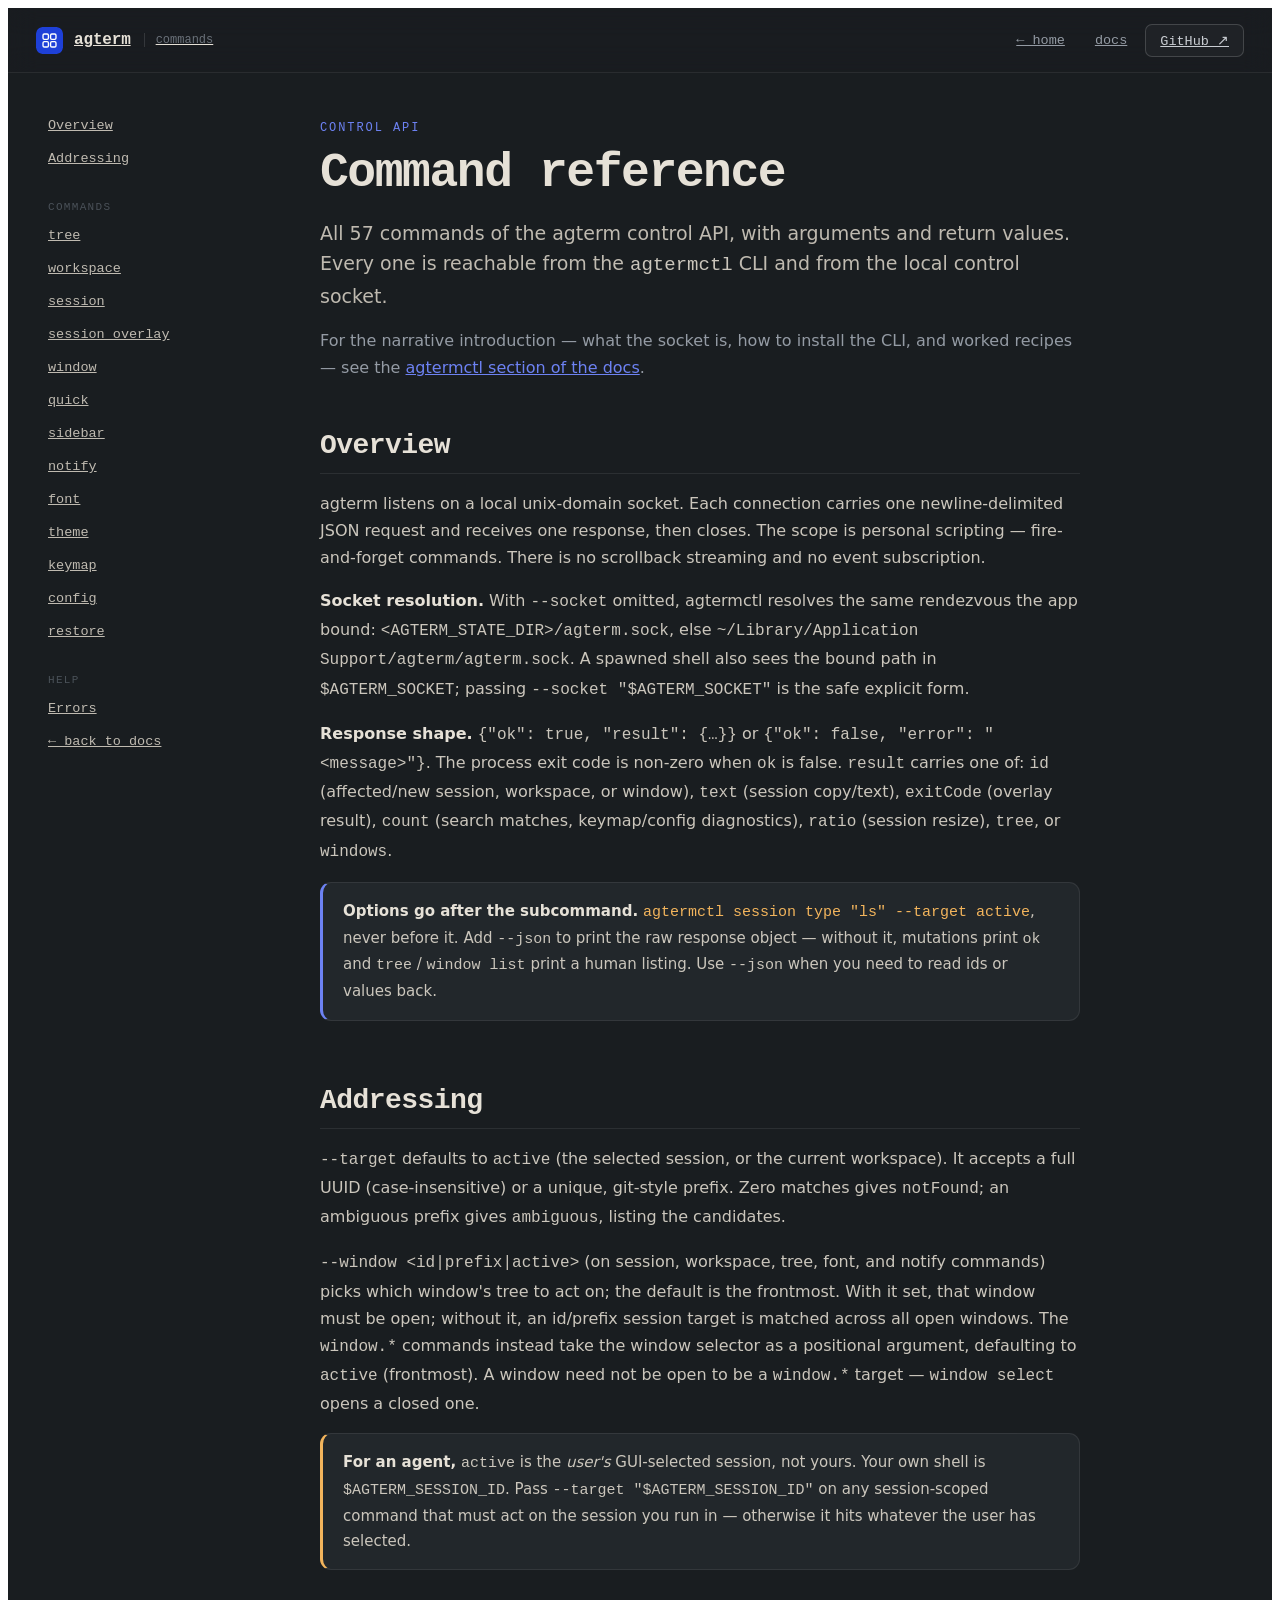
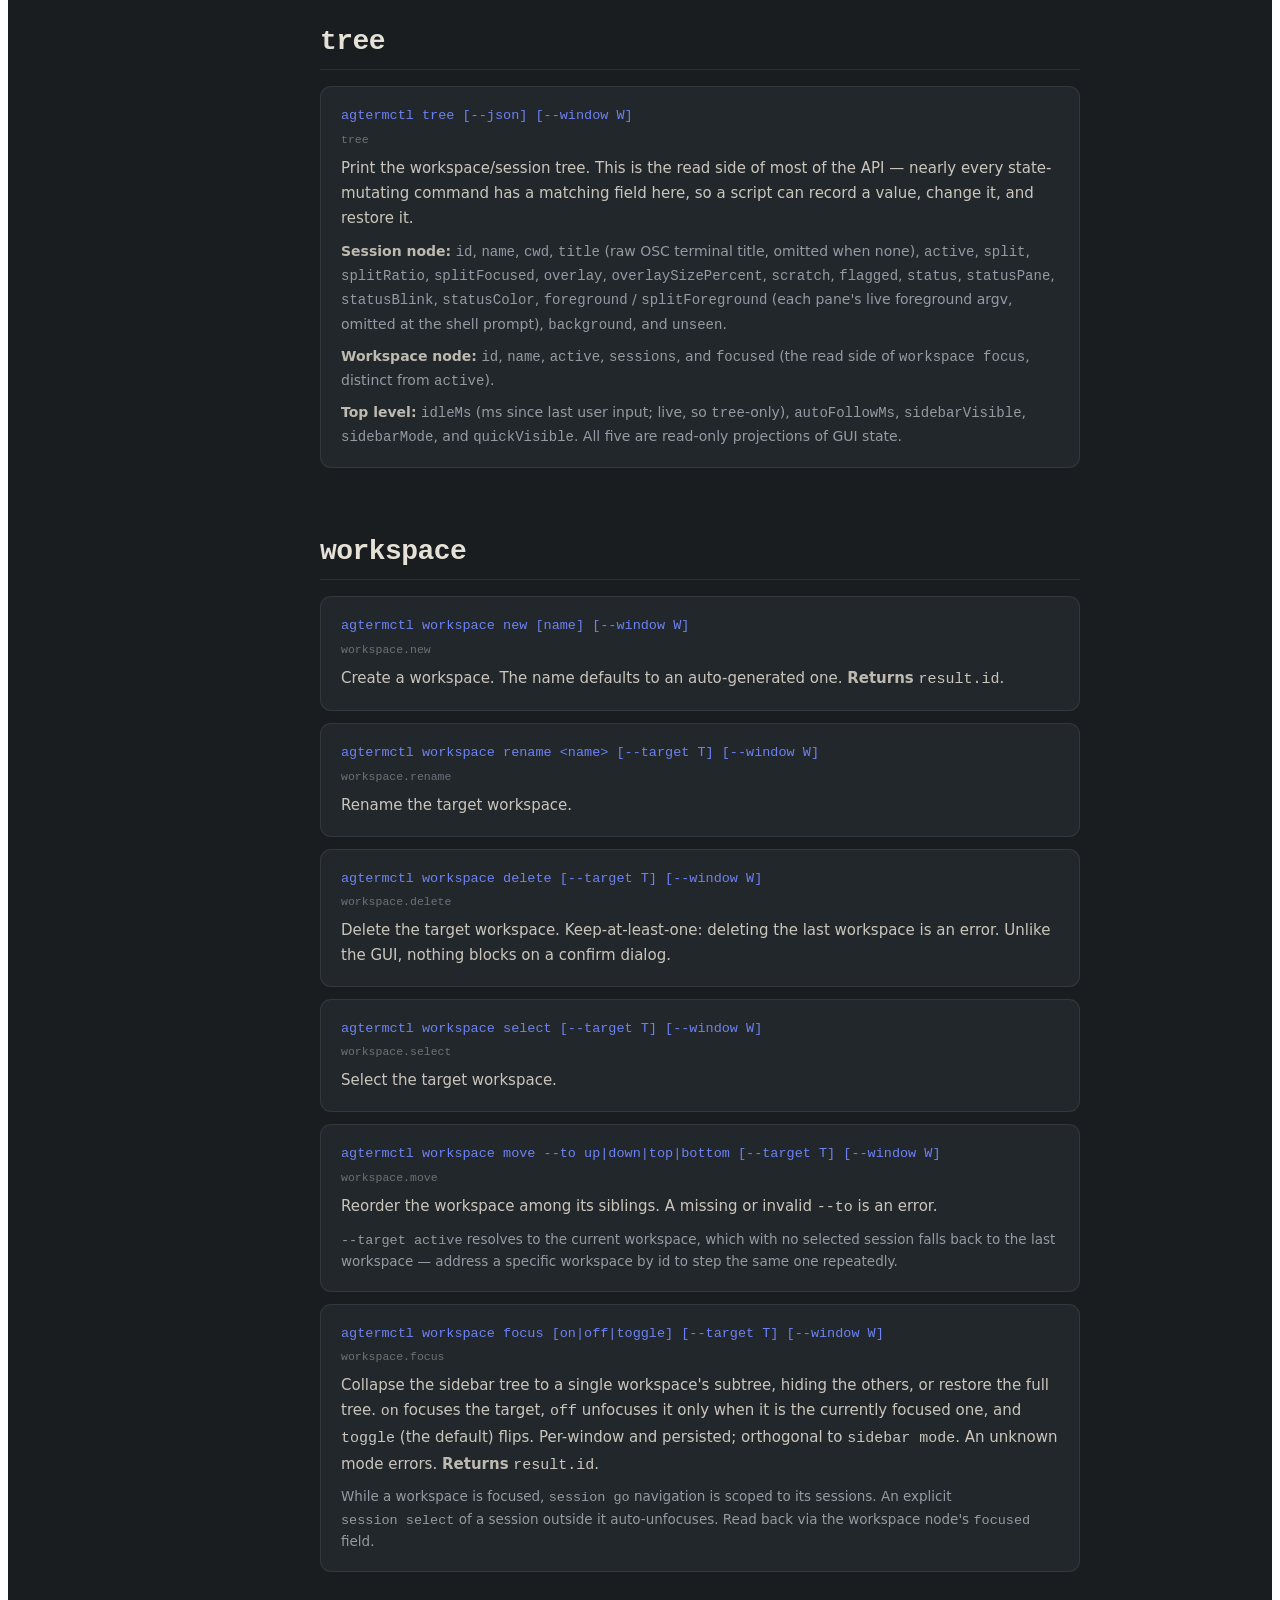
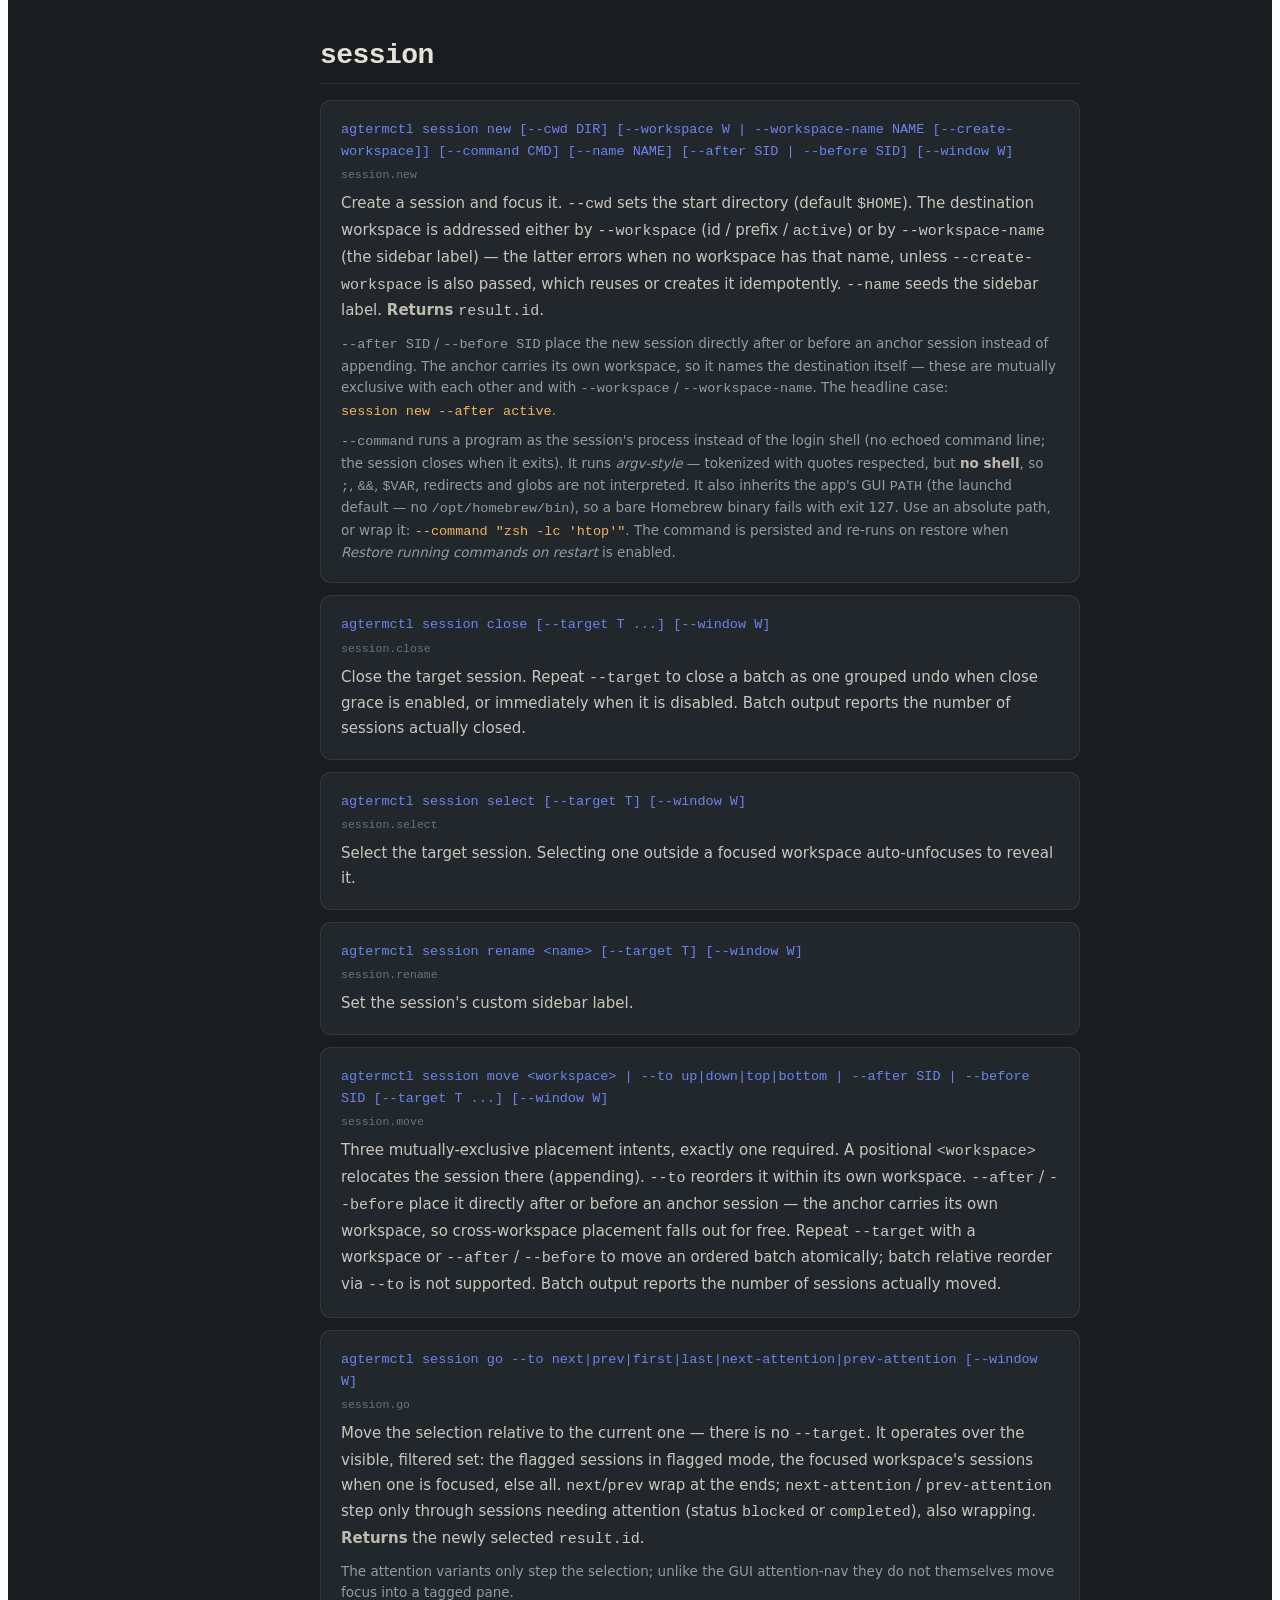
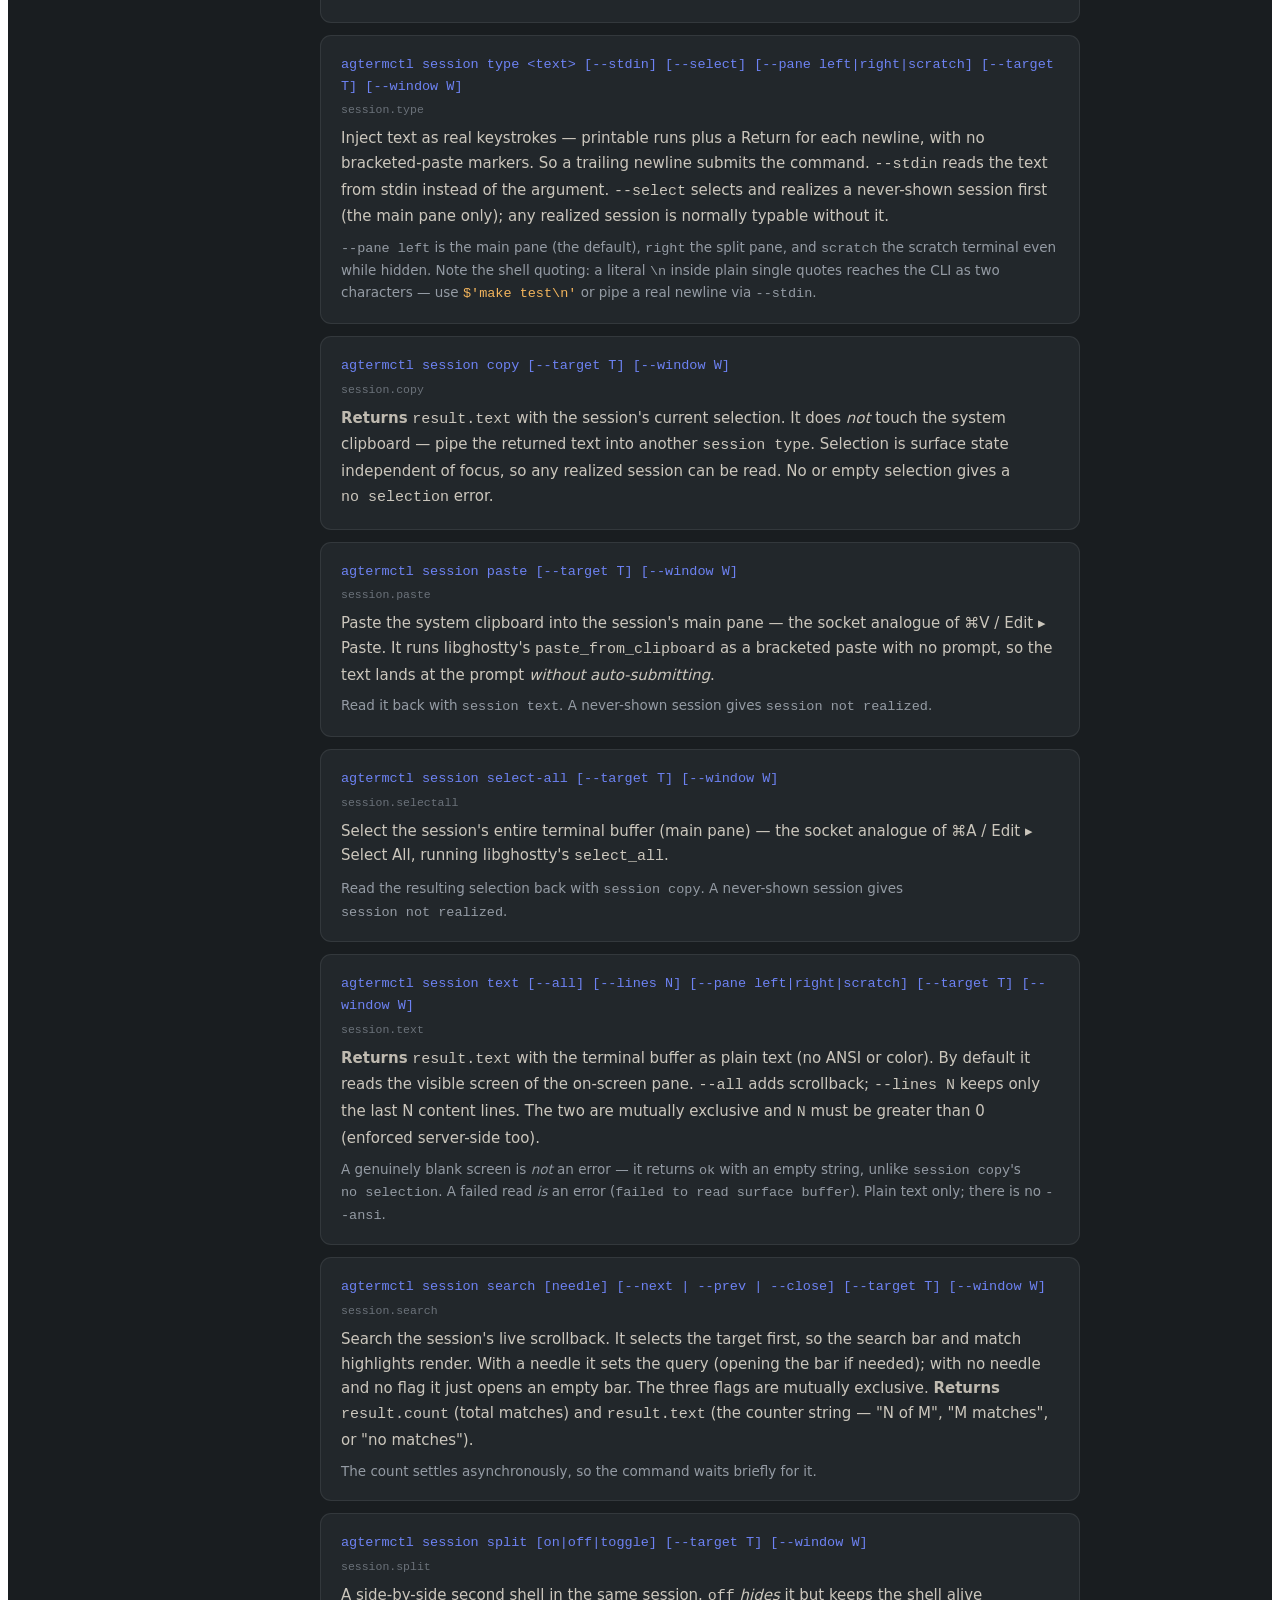
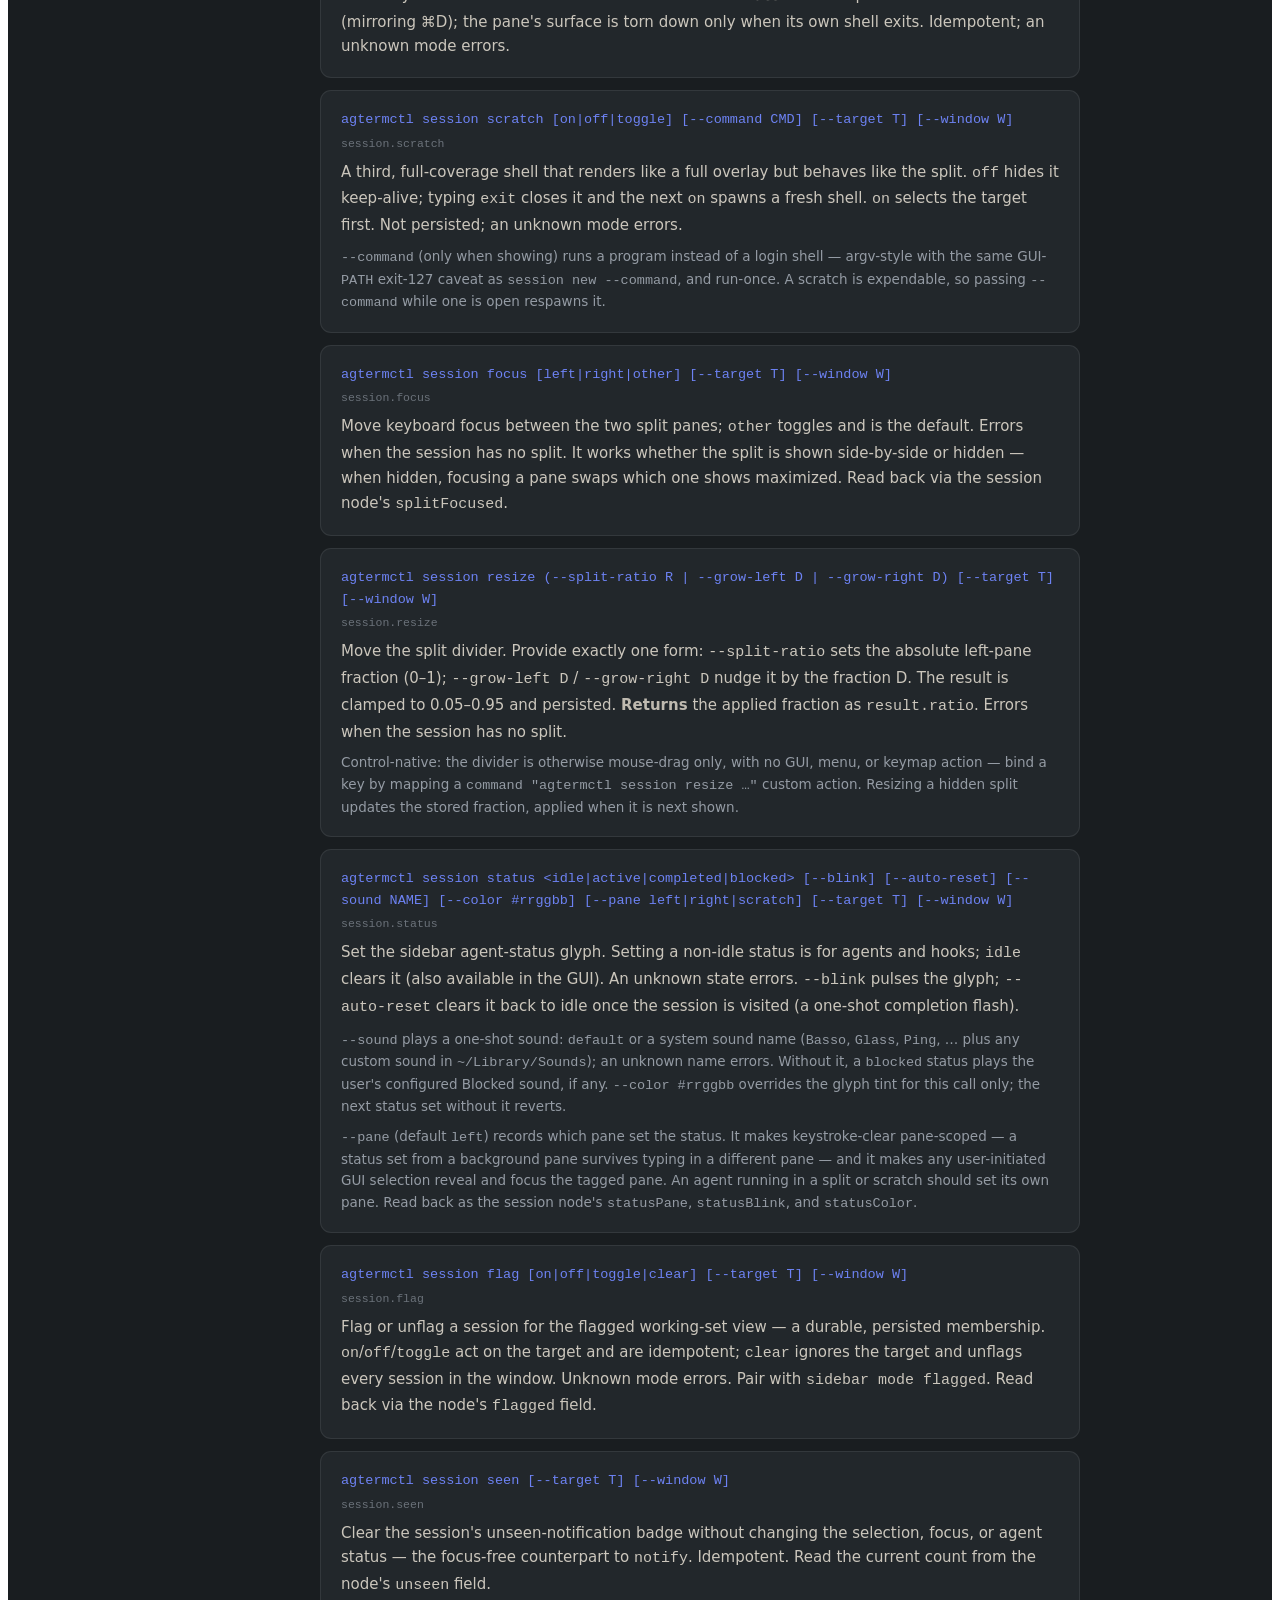
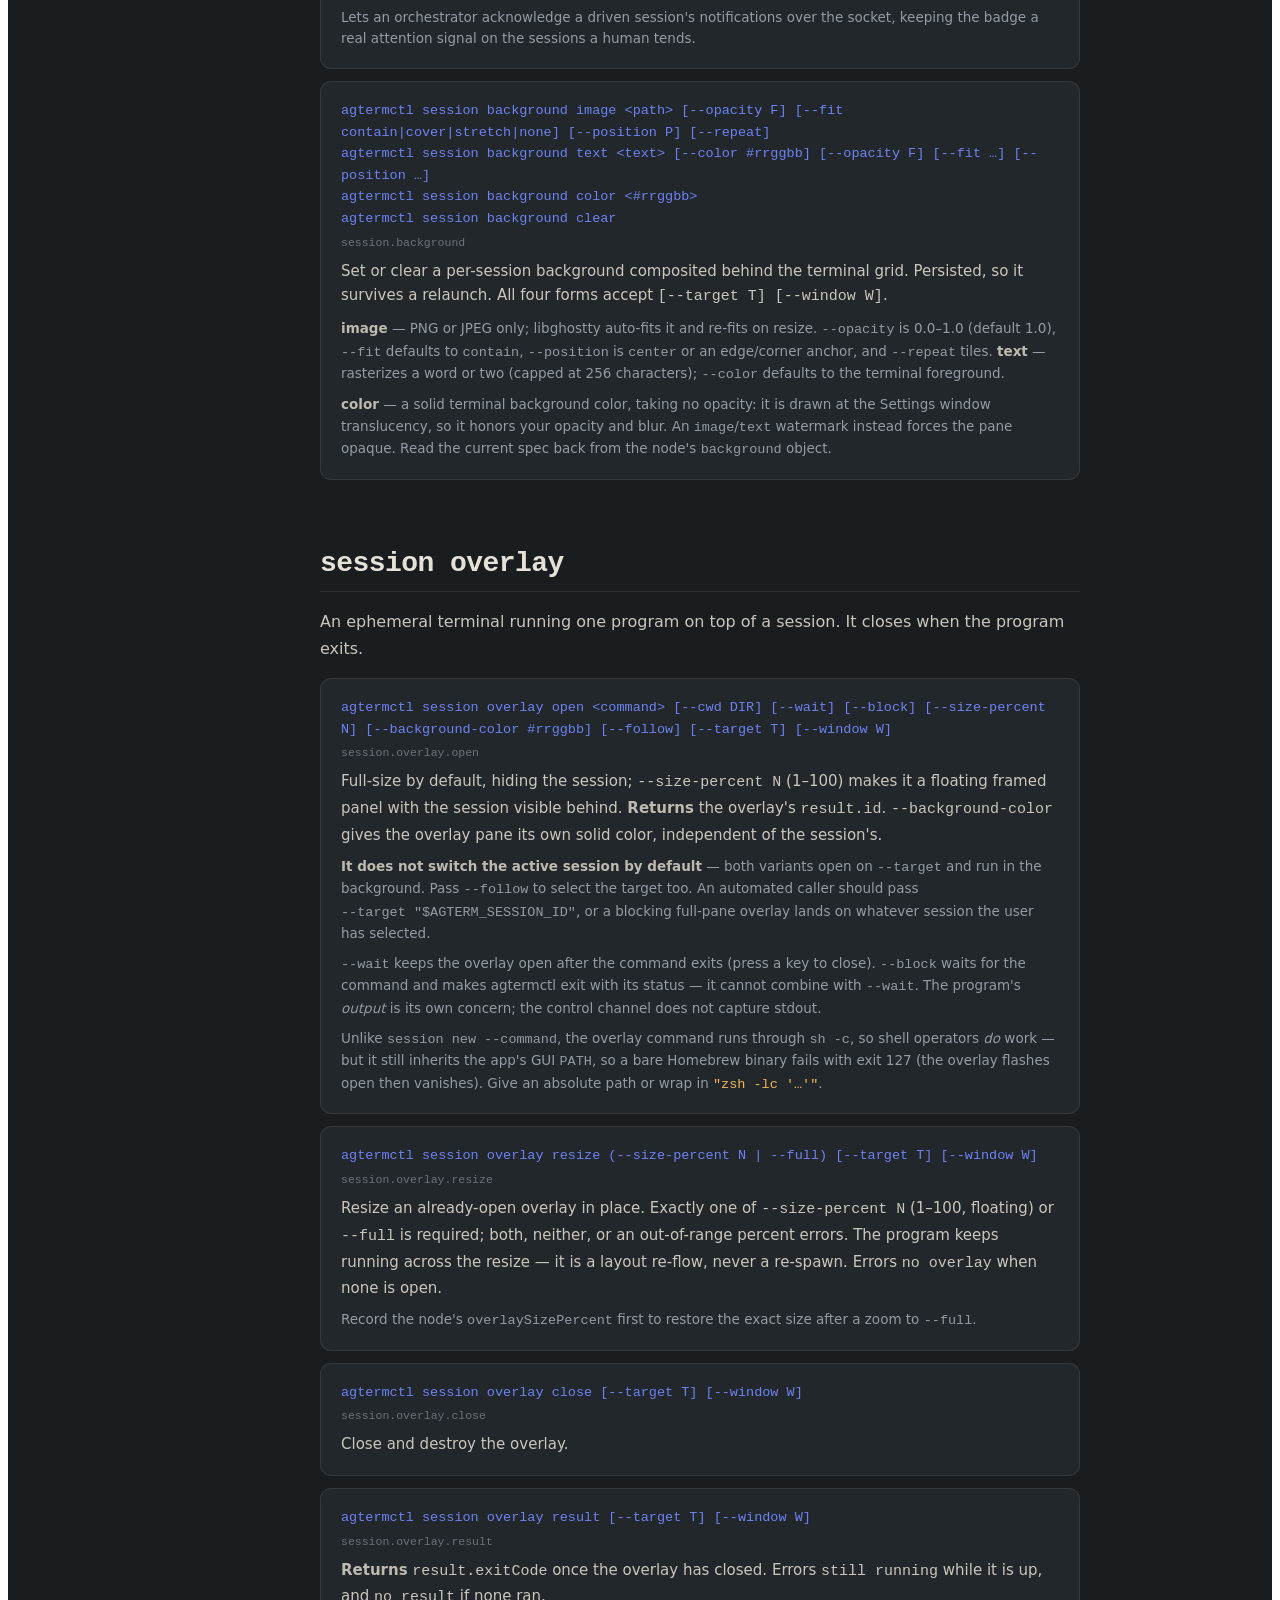
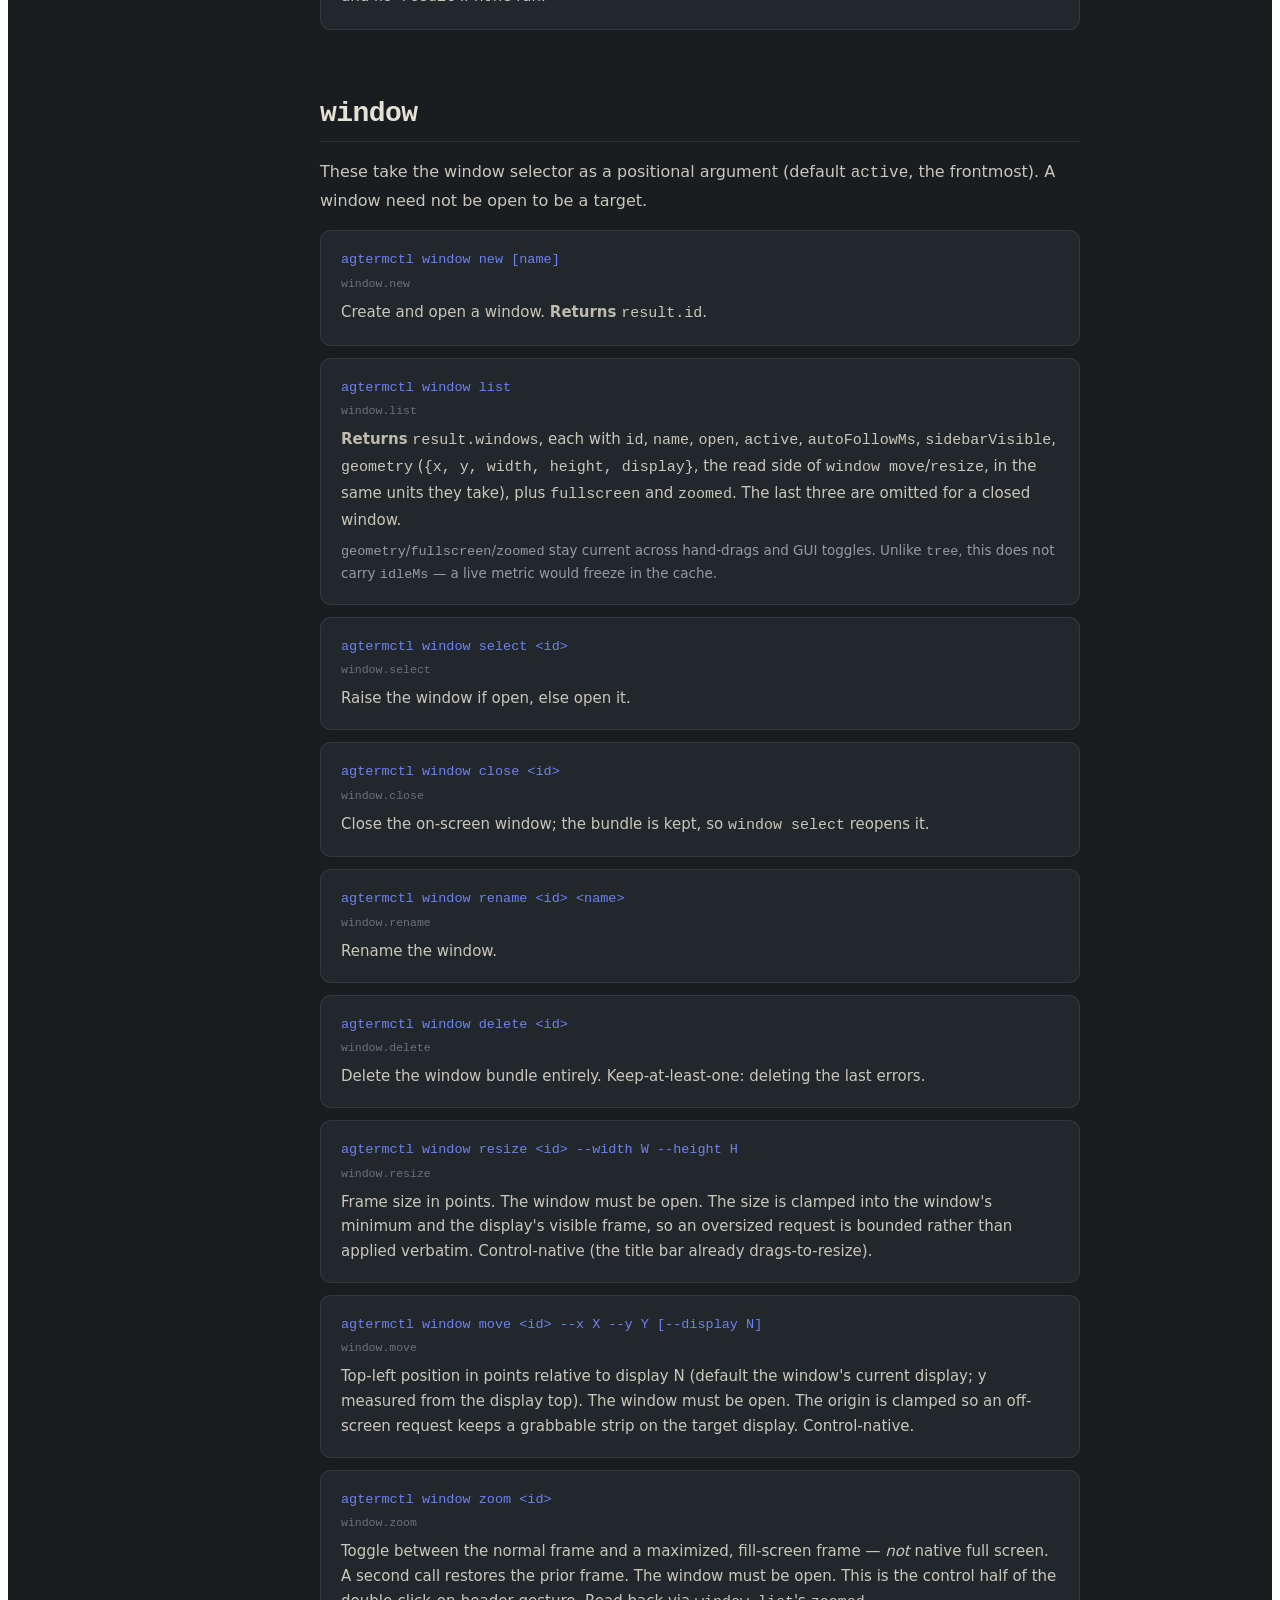
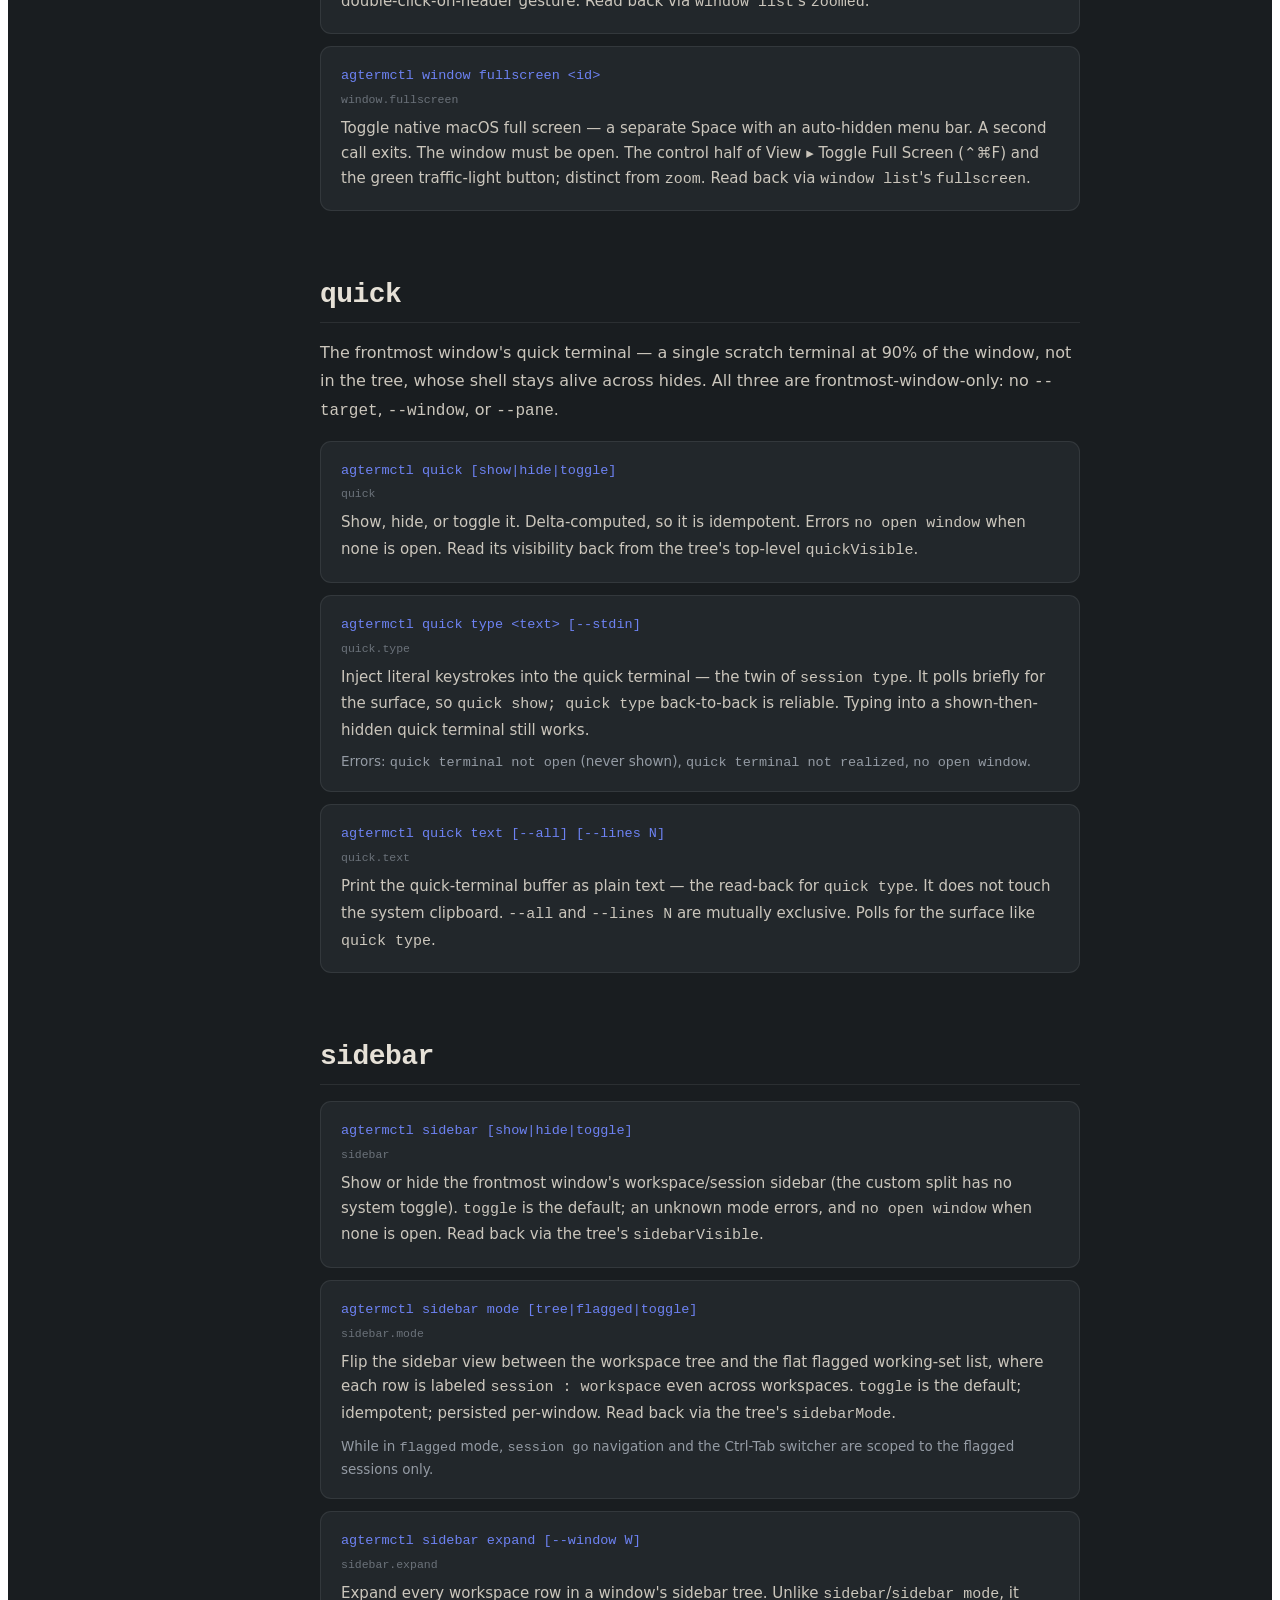
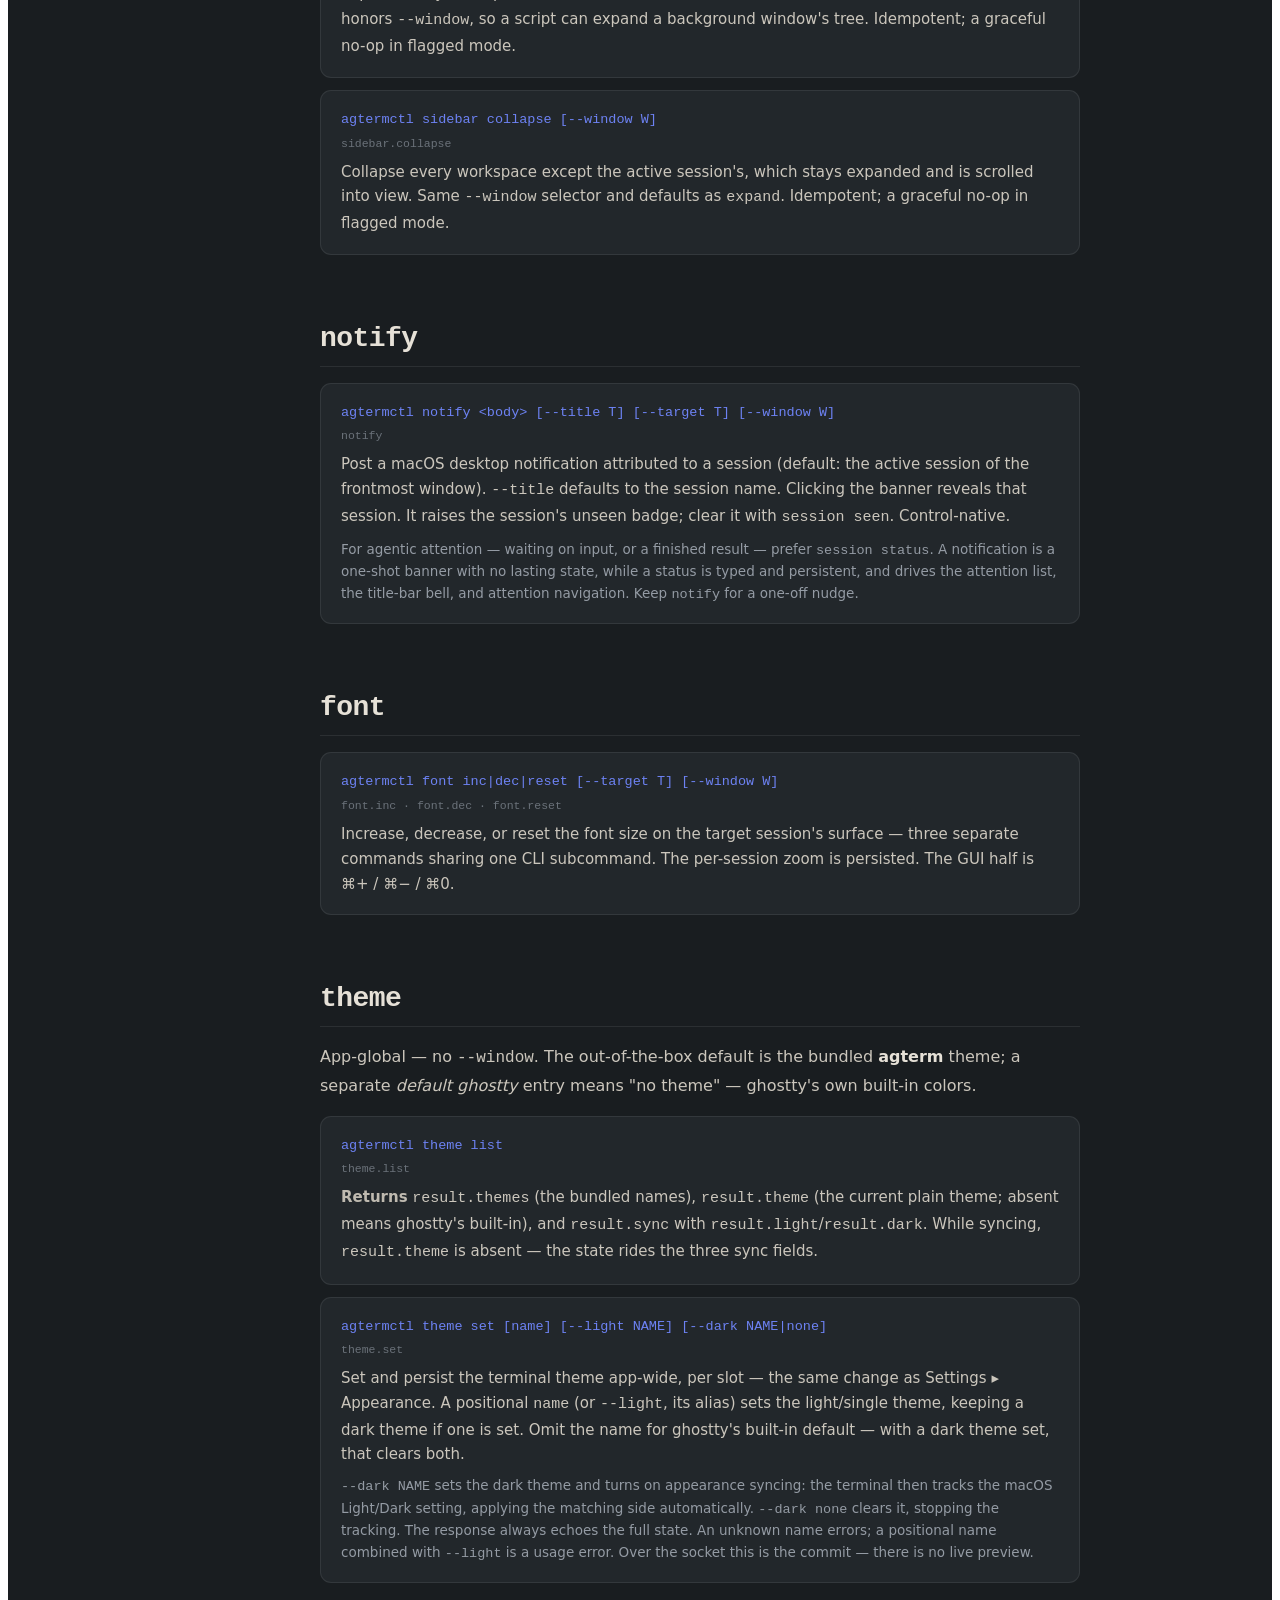
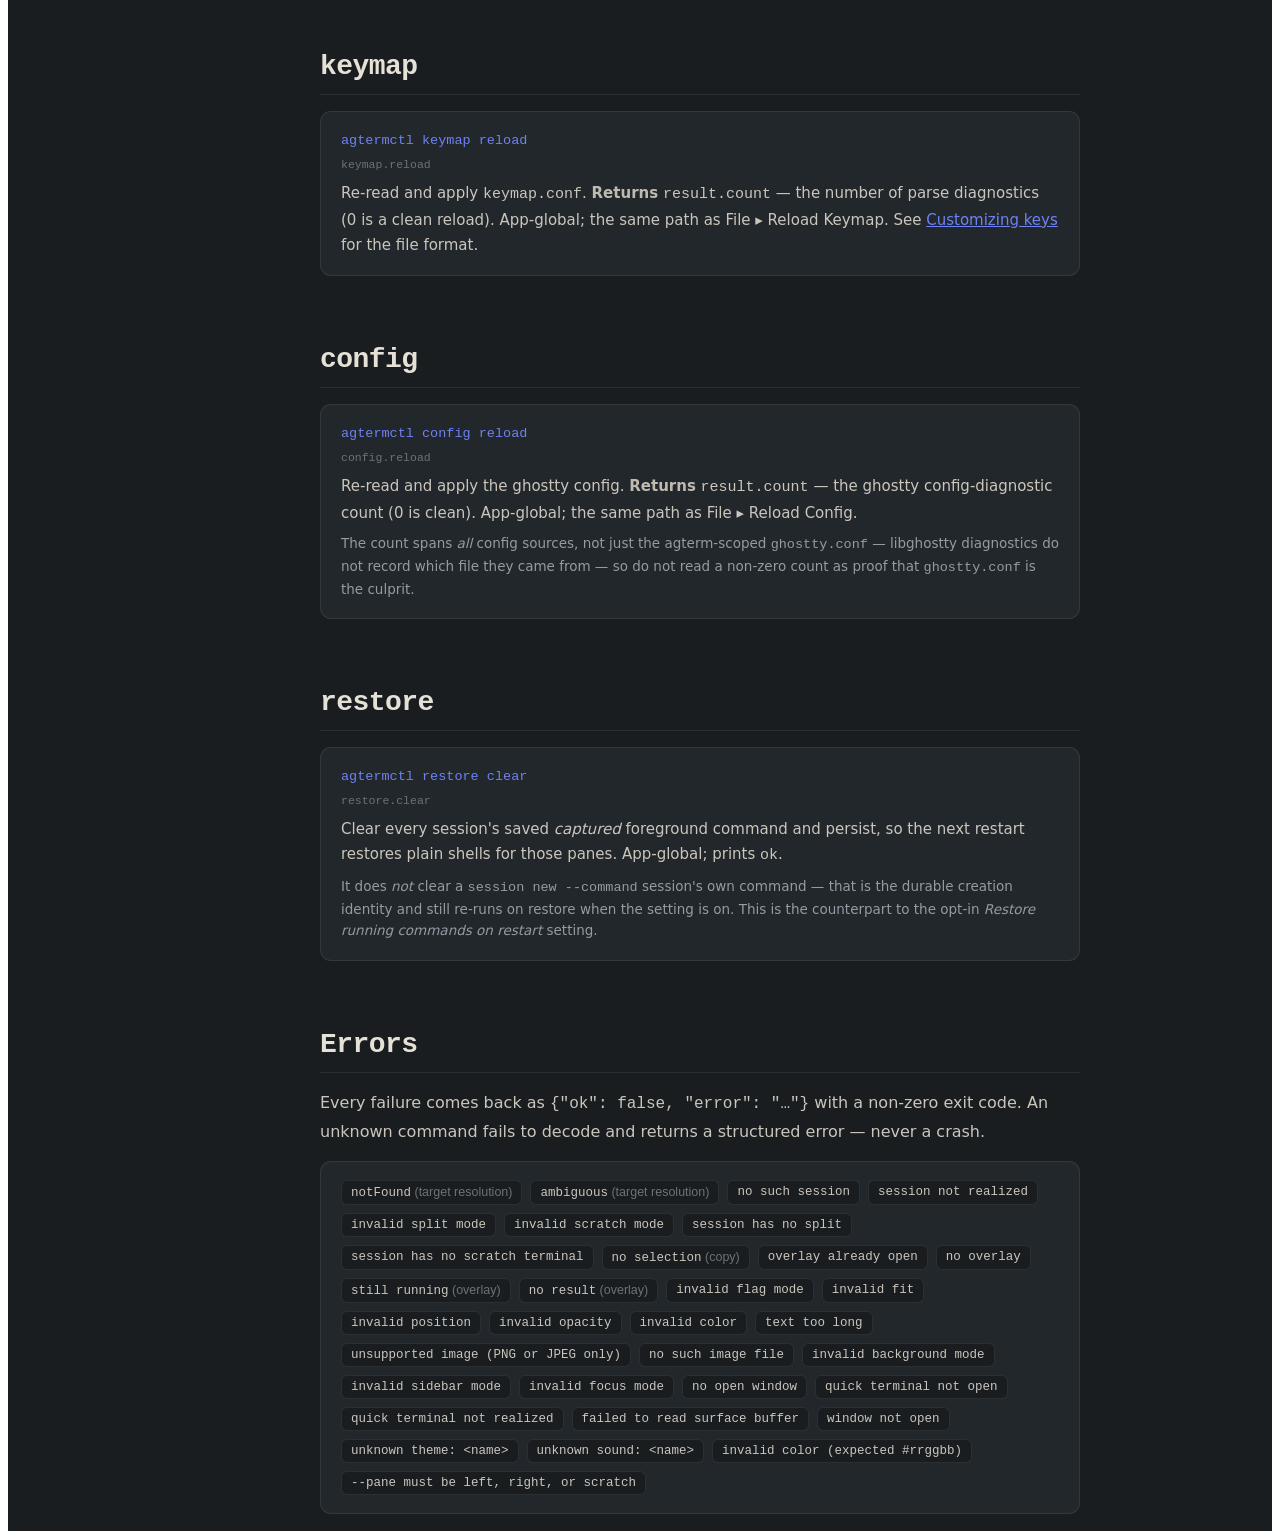
==== commit 13cb622c: "chore(upstream): merge v0.11.0" ====
--- a/site/commands.html
+++ b/site/commands.html
@@ -6,7 +6,7 @@
     <title>Command reference — agterm | agtermctl control API</title>
     <meta
       name="description"
-      content="Complete agtermctl reference: all 59 control commands for agterm — sessions, workspaces, windows, overlays, the quick terminal, sidebar, agent status, themes, and keymaps, with arguments and return values."
+      content="Complete agtermctl reference: all 57 control commands for agterm — sessions, workspaces, windows, overlays, the quick terminal, sidebar, agent status, themes, and keymaps, with arguments and return values."
     />
     <meta
       name="keywords"
@@ -18,7 +18,7 @@
     <meta property="og:title" content="Command reference — agterm" />
     <meta
       property="og:description"
-      content="All 59 agtermctl control commands with arguments, return values, and errors."
+      content="All 57 agtermctl control commands with arguments, return values, and errors."
     />
     <meta property="og:url" content="https://agterm.com/commands" />
     <meta property="og:image" content="https://agterm.com/assets/agterm-og.png" />
@@ -30,7 +30,7 @@
     <meta name="twitter:title" content="Command reference — agterm" />
     <meta
       name="twitter:description"
-      content="All 59 agtermctl control commands with arguments, return values, and errors."
+      content="All 57 agtermctl control commands with arguments, return values, and errors."
     />
     <meta name="twitter:image" content="https://agterm.com/assets/agterm-og.png" />
     <link rel="icon" type="image/x-icon" href="/assets/favicon.ico" />
@@ -198,7 +198,7 @@
             Command reference
           </h1>
           <p style="font-size: 19px; line-height: 1.6; color: #bfbab0; margin: 0 0 8px">
-            All 59 commands of the agterm control API, with arguments and return values. Every one is reachable from the
+            All 57 commands of the agterm control API, with arguments and return values. Every one is reachable from the
             <span style="font-family: &quot;JetBrains Mono&quot;, monospace; color: #cbc6bc">agtermctl</span> CLI and from the local
             control socket.
           </p>
@@ -612,16 +612,6 @@
 
             <div style="background: #22272b; border: 1px solid rgba(255, 255, 255, 0.08); border-radius: 11px; padding: 18px 20px; margin-bottom: 12px">
               <div style="font-family: &quot;JetBrains Mono&quot;, monospace; font-size: 13.5px; color: #6d82f3; line-height: 1.6; word-break: break-word">
-                agtermctl session reveal [--target T] [--window W]
-              </div>
-              <div style="font-family: &quot;JetBrains Mono&quot;, monospace; font-size: 11.5px; color: #6b727a; margin-top: 6px">session.reveal</div>
-              <p style="font-size: 15px; line-height: 1.65; color: #cbc6bc; margin: 10px 0 0">
-                Select the target session's focused-pane working directory in Finder. Errors if the directory no longer exists.
-              </p>
-            </div>
-
-            <div style="background: #22272b; border: 1px solid rgba(255, 255, 255, 0.08); border-radius: 11px; padding: 18px 20px; margin-bottom: 12px">
-              <div style="font-family: &quot;JetBrains Mono&quot;, monospace; font-size: 13.5px; color: #6d82f3; line-height: 1.6; word-break: break-word">
                 agtermctl session move &lt;workspace&gt; | --to up|down|top|bottom | --after SID | --before SID [--target T ...] [--window W]
               </div>
               <div style="font-family: &quot;JetBrains Mono&quot;, monospace; font-size: 11.5px; color: #6b727a; margin-top: 6px">session.move</div>
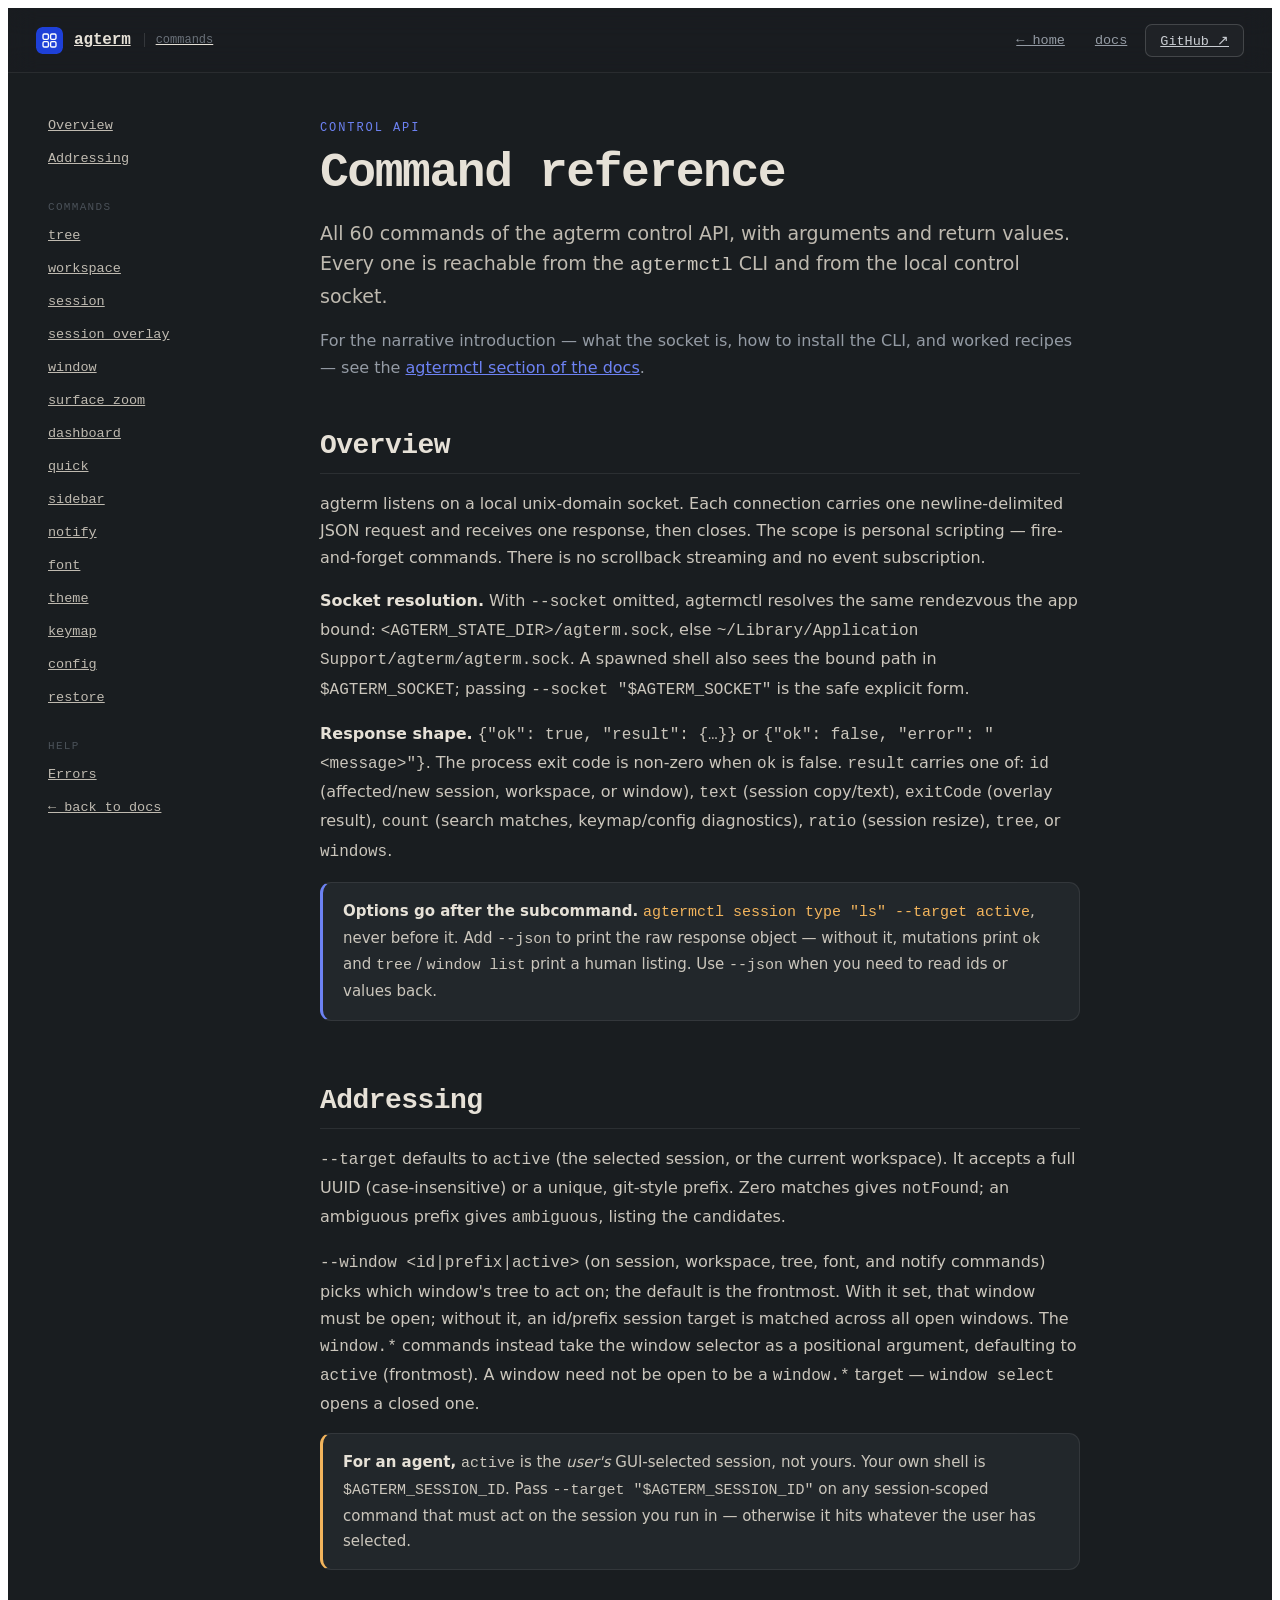
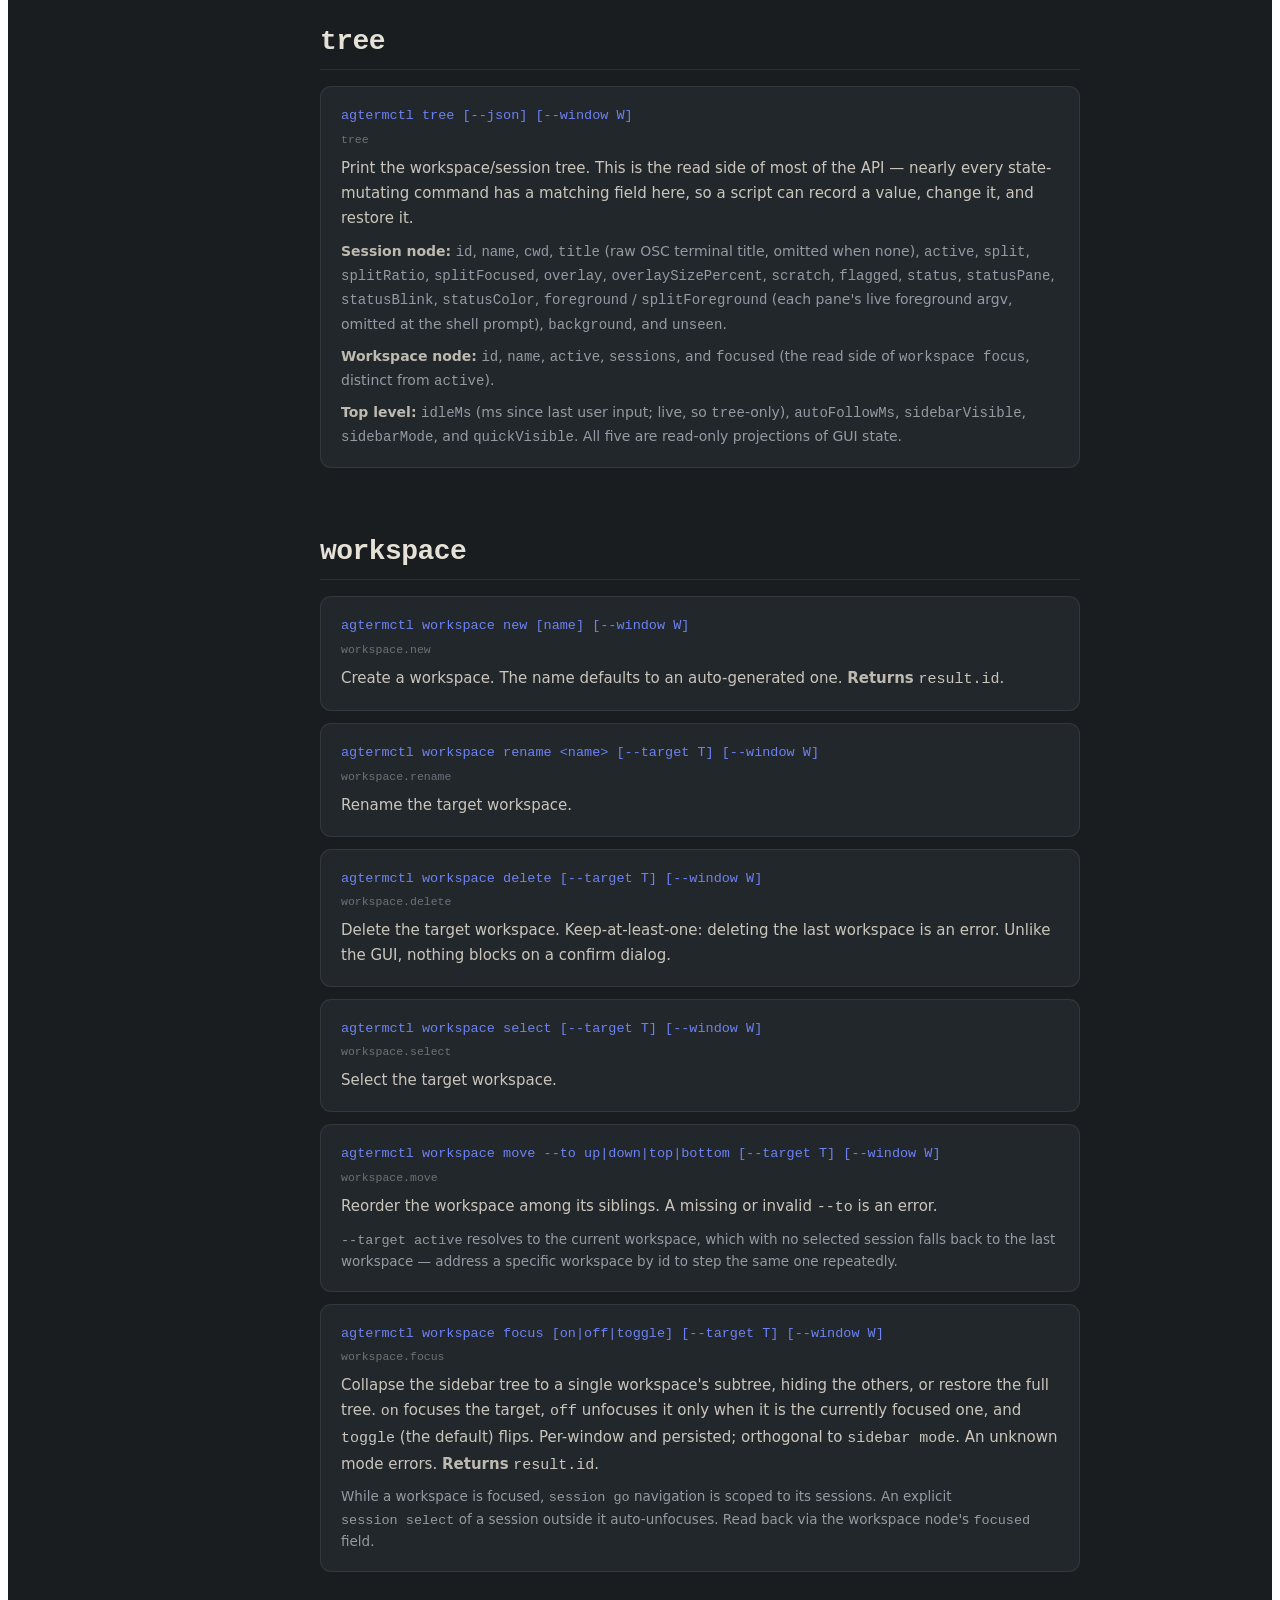
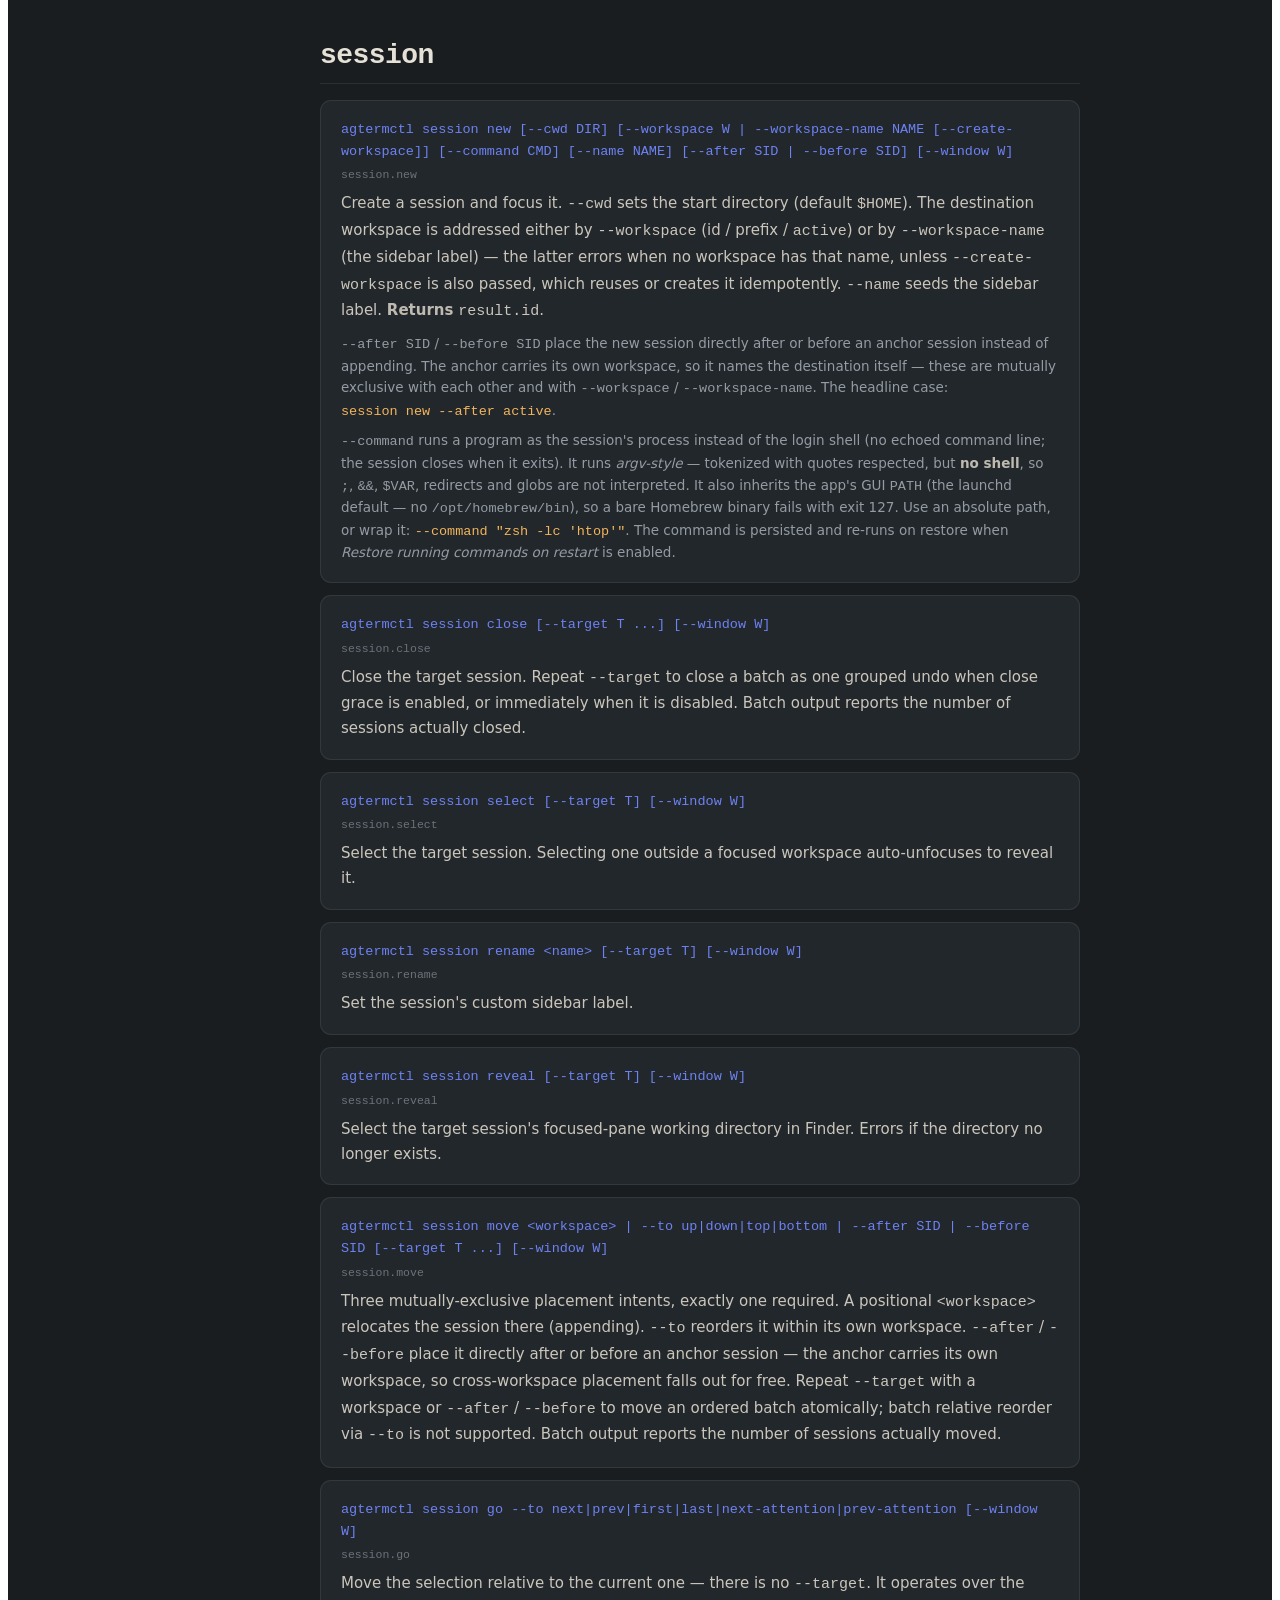
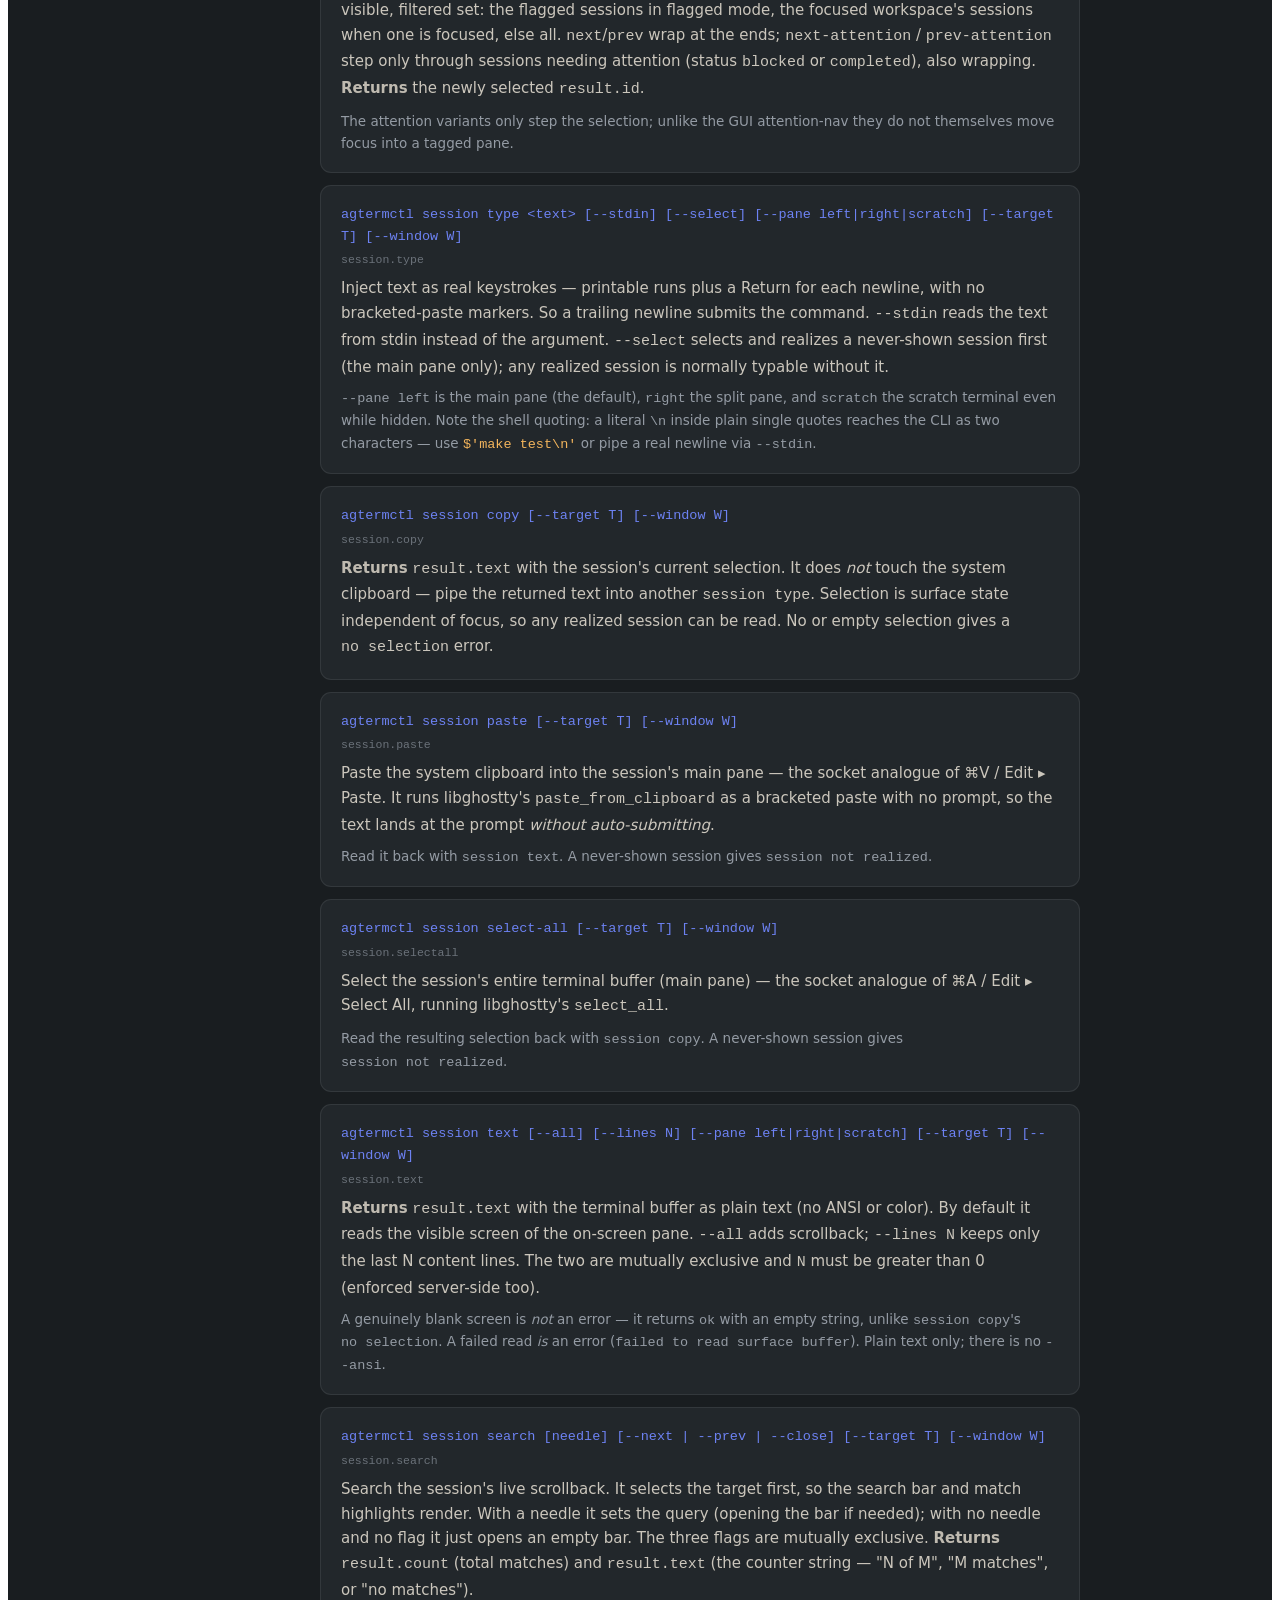
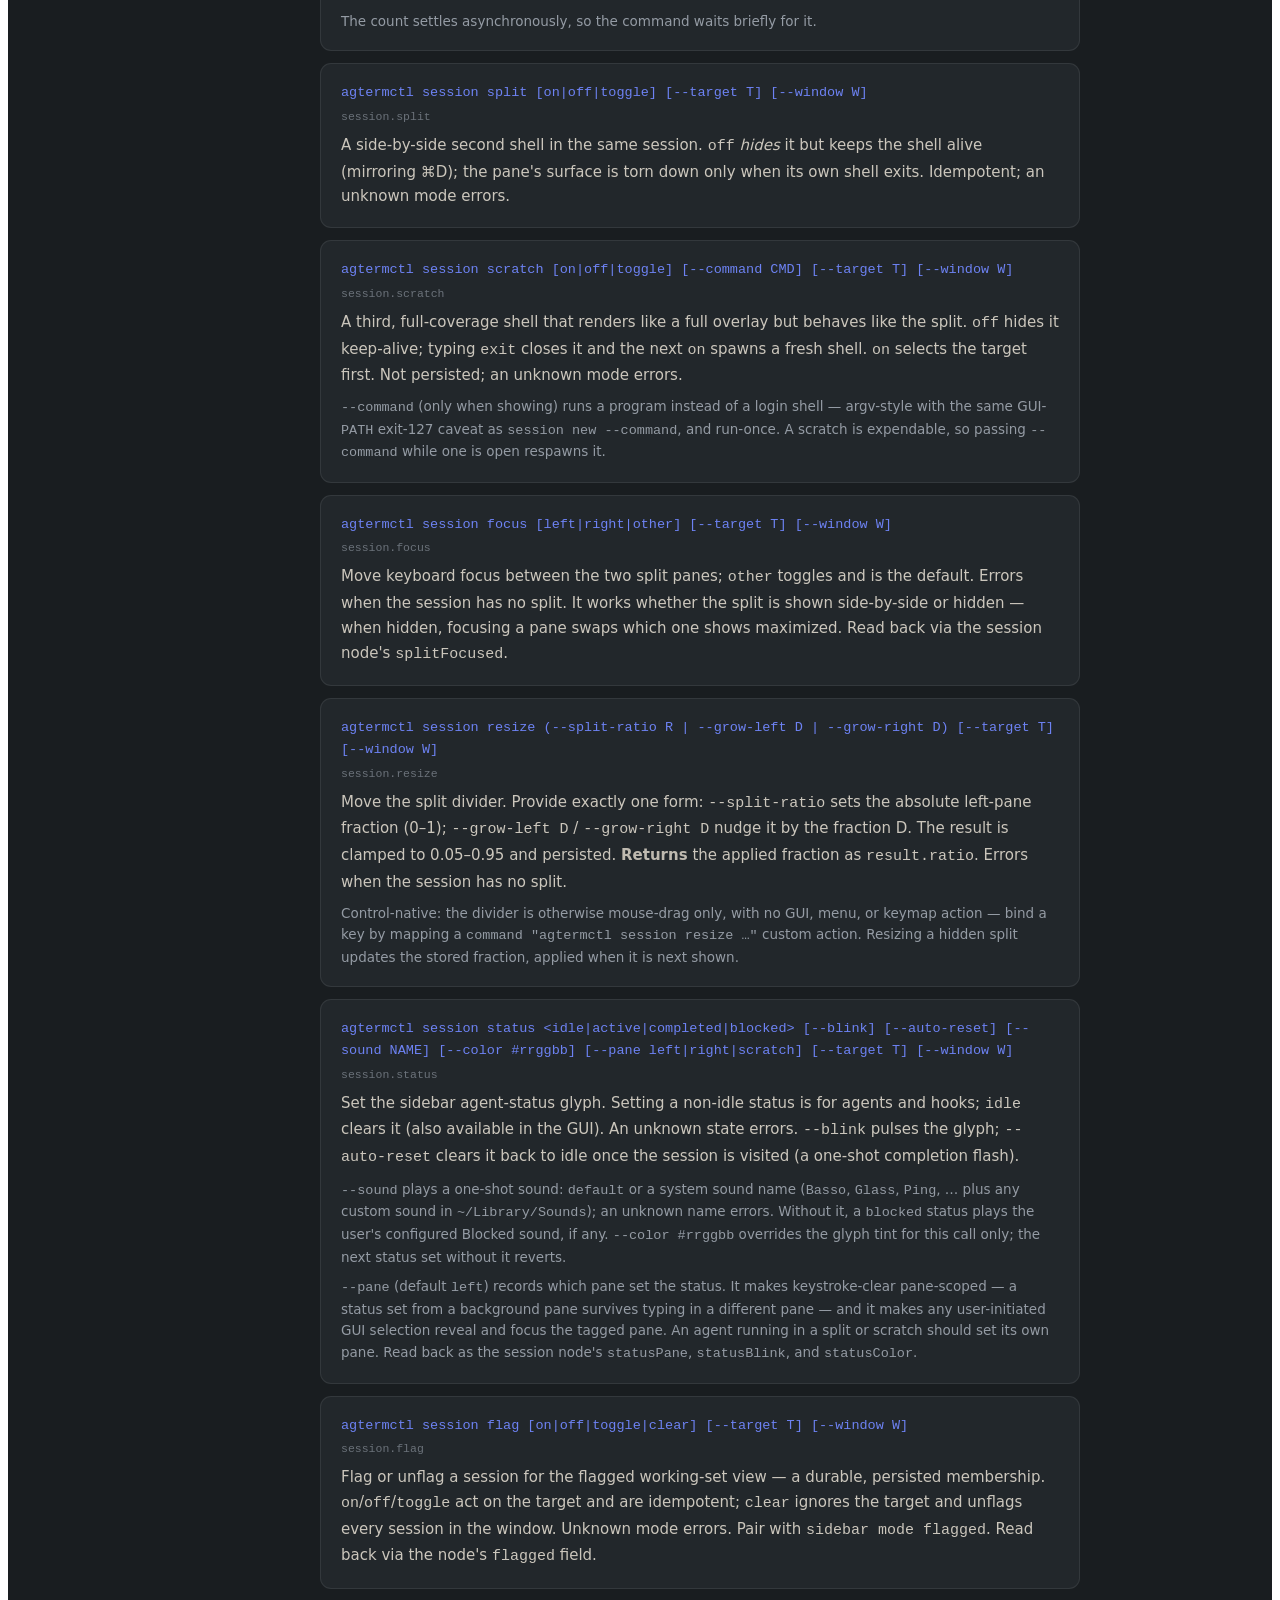
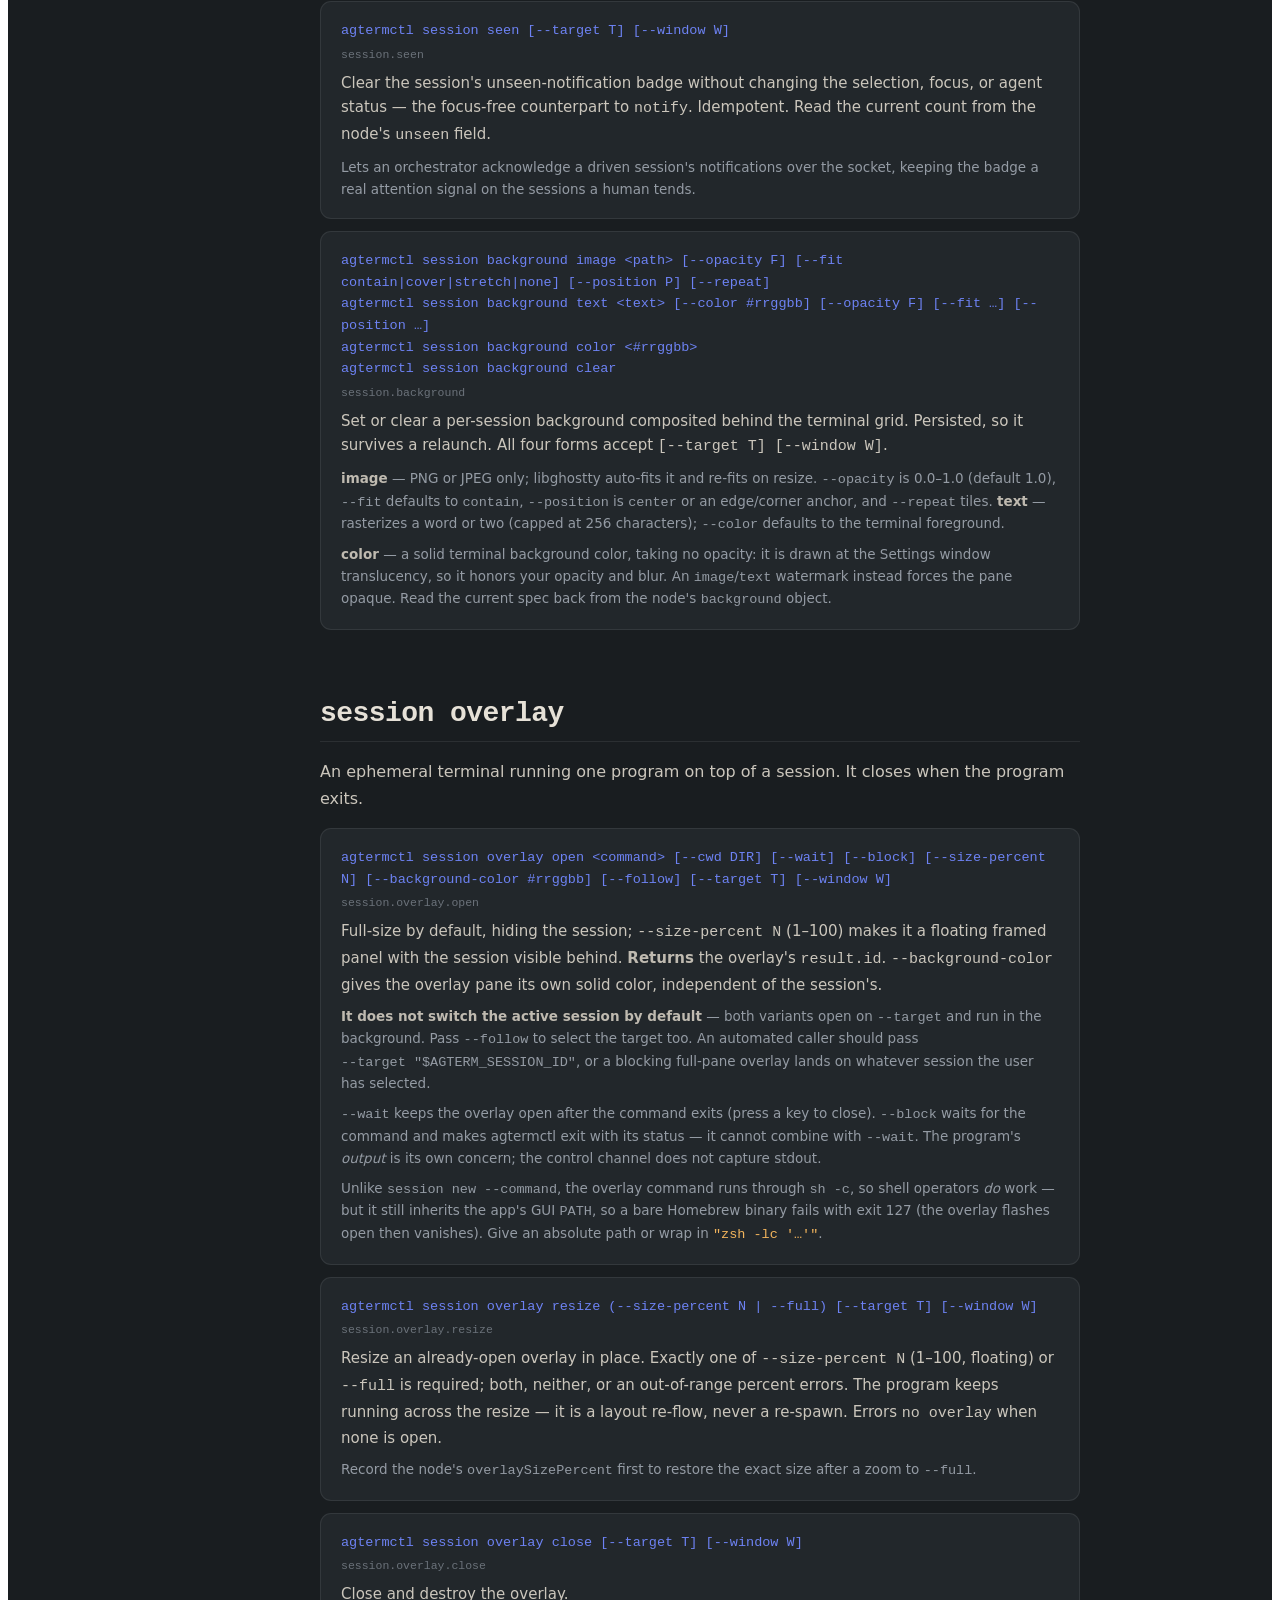
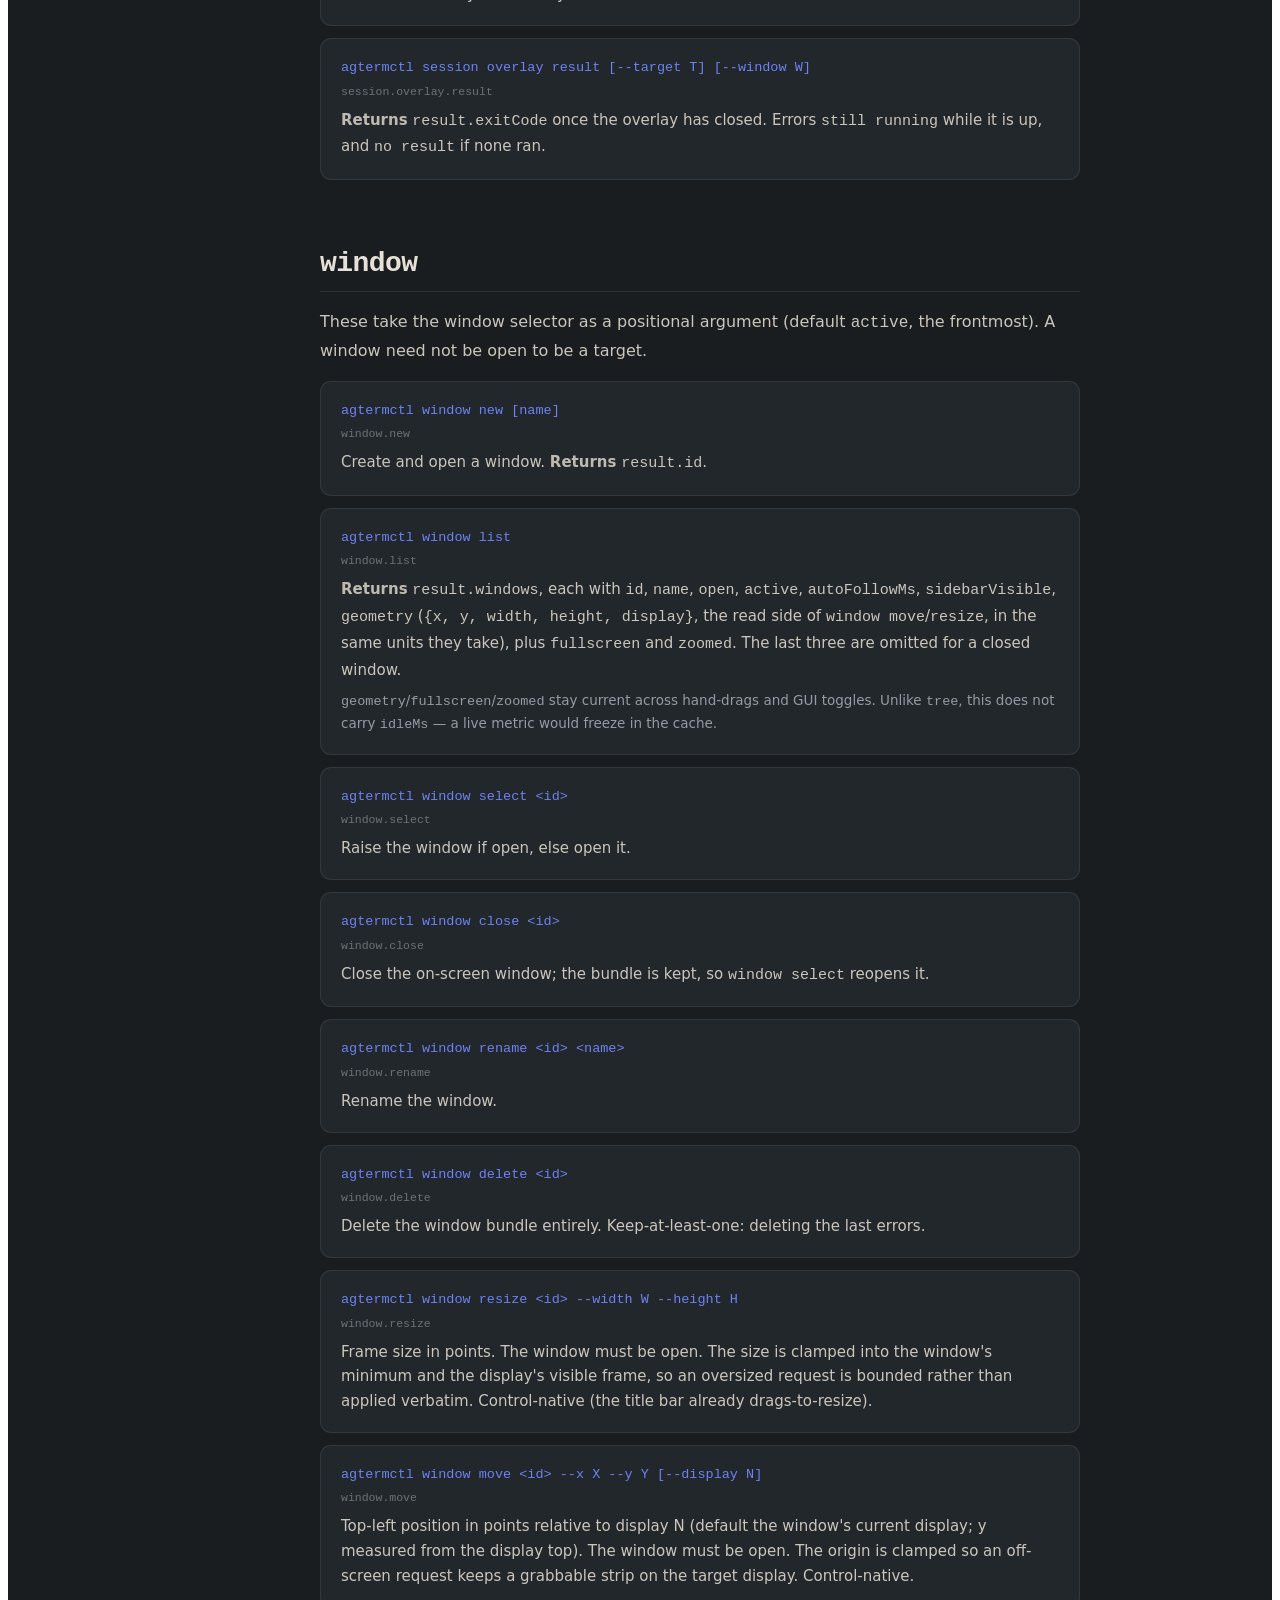
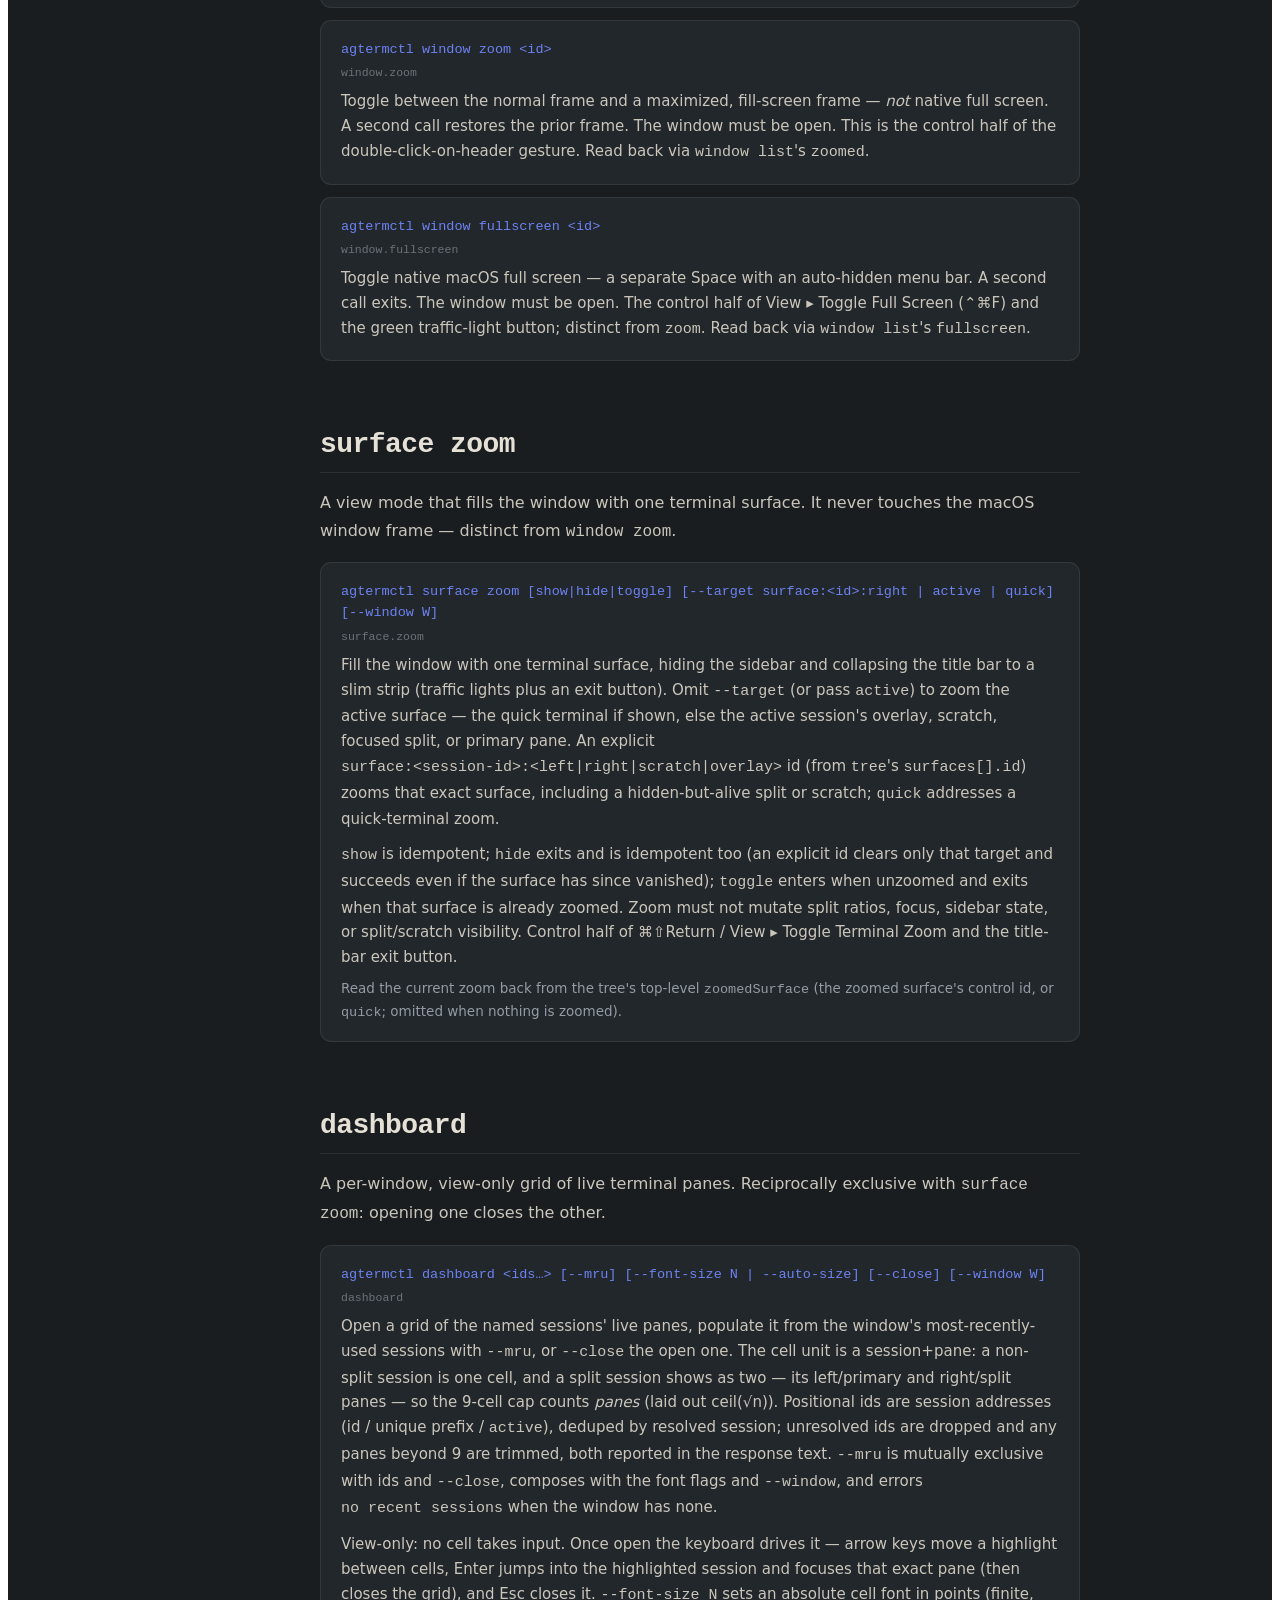
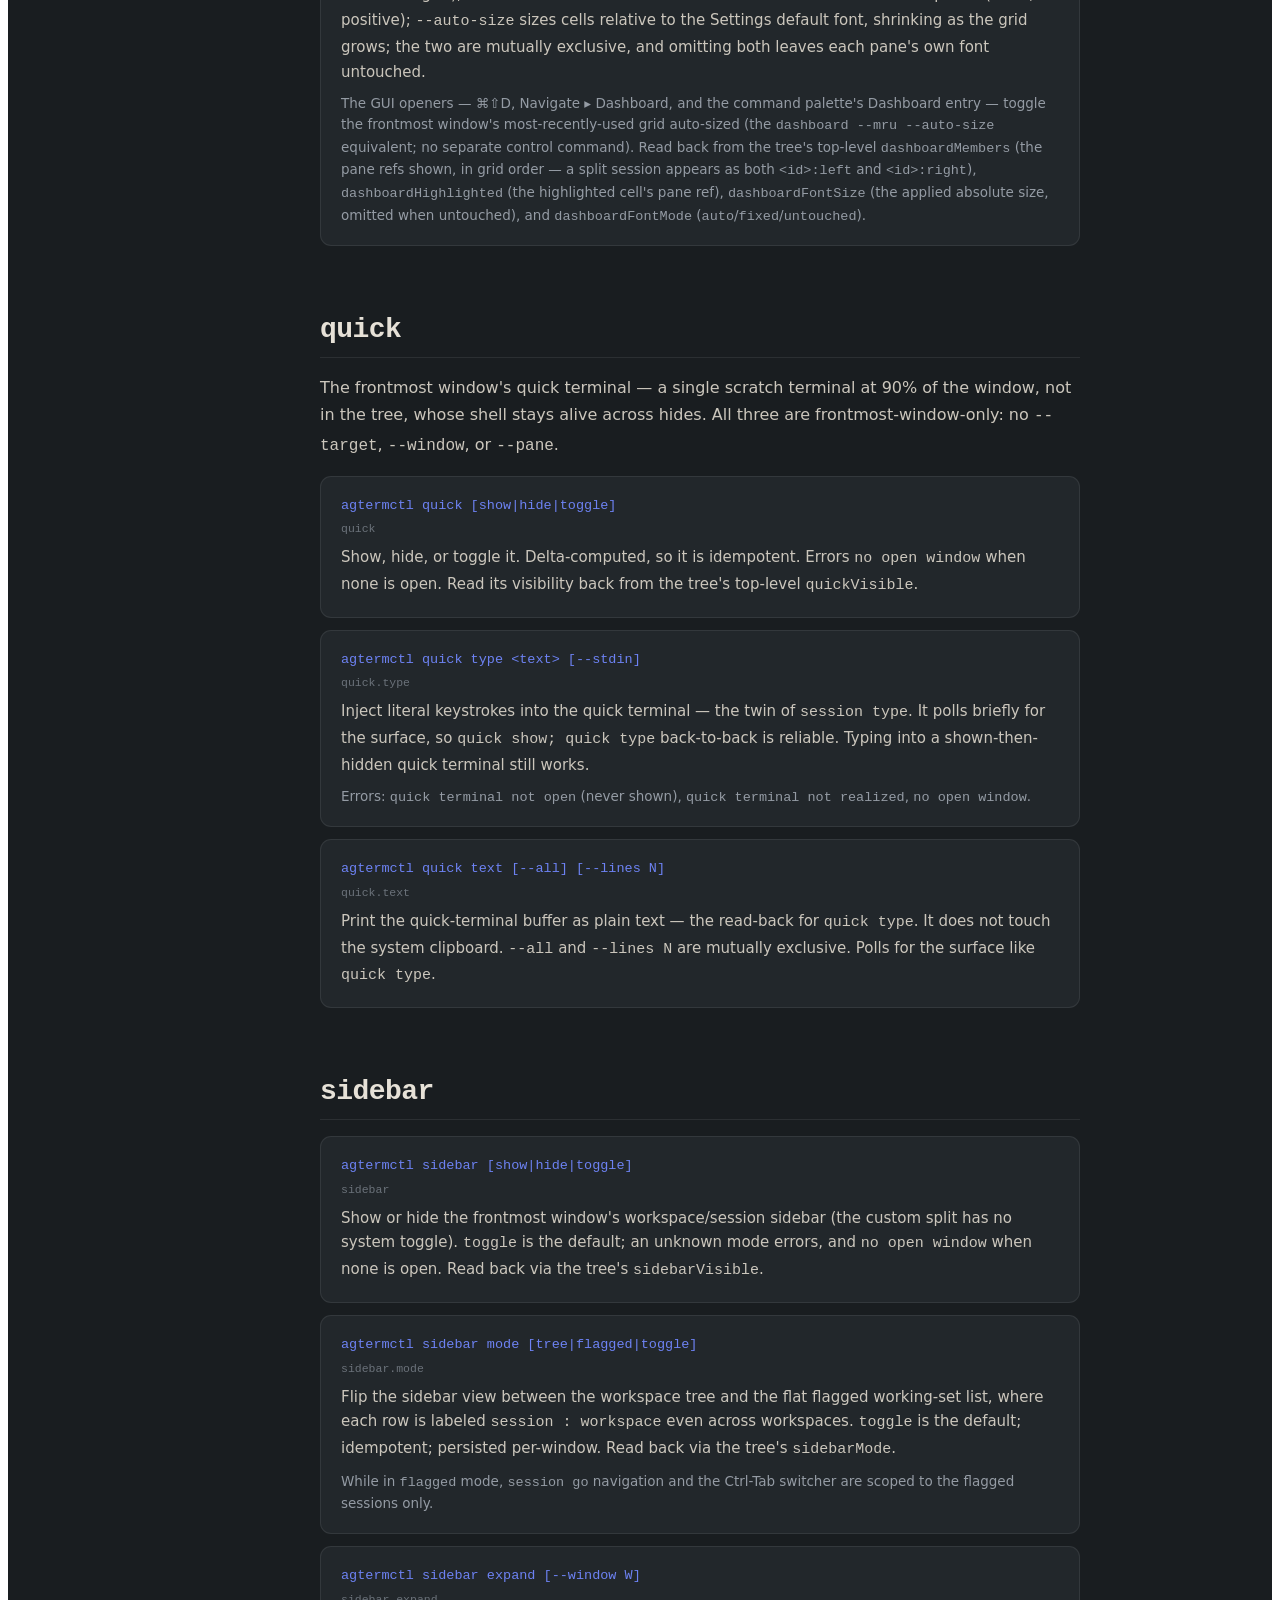
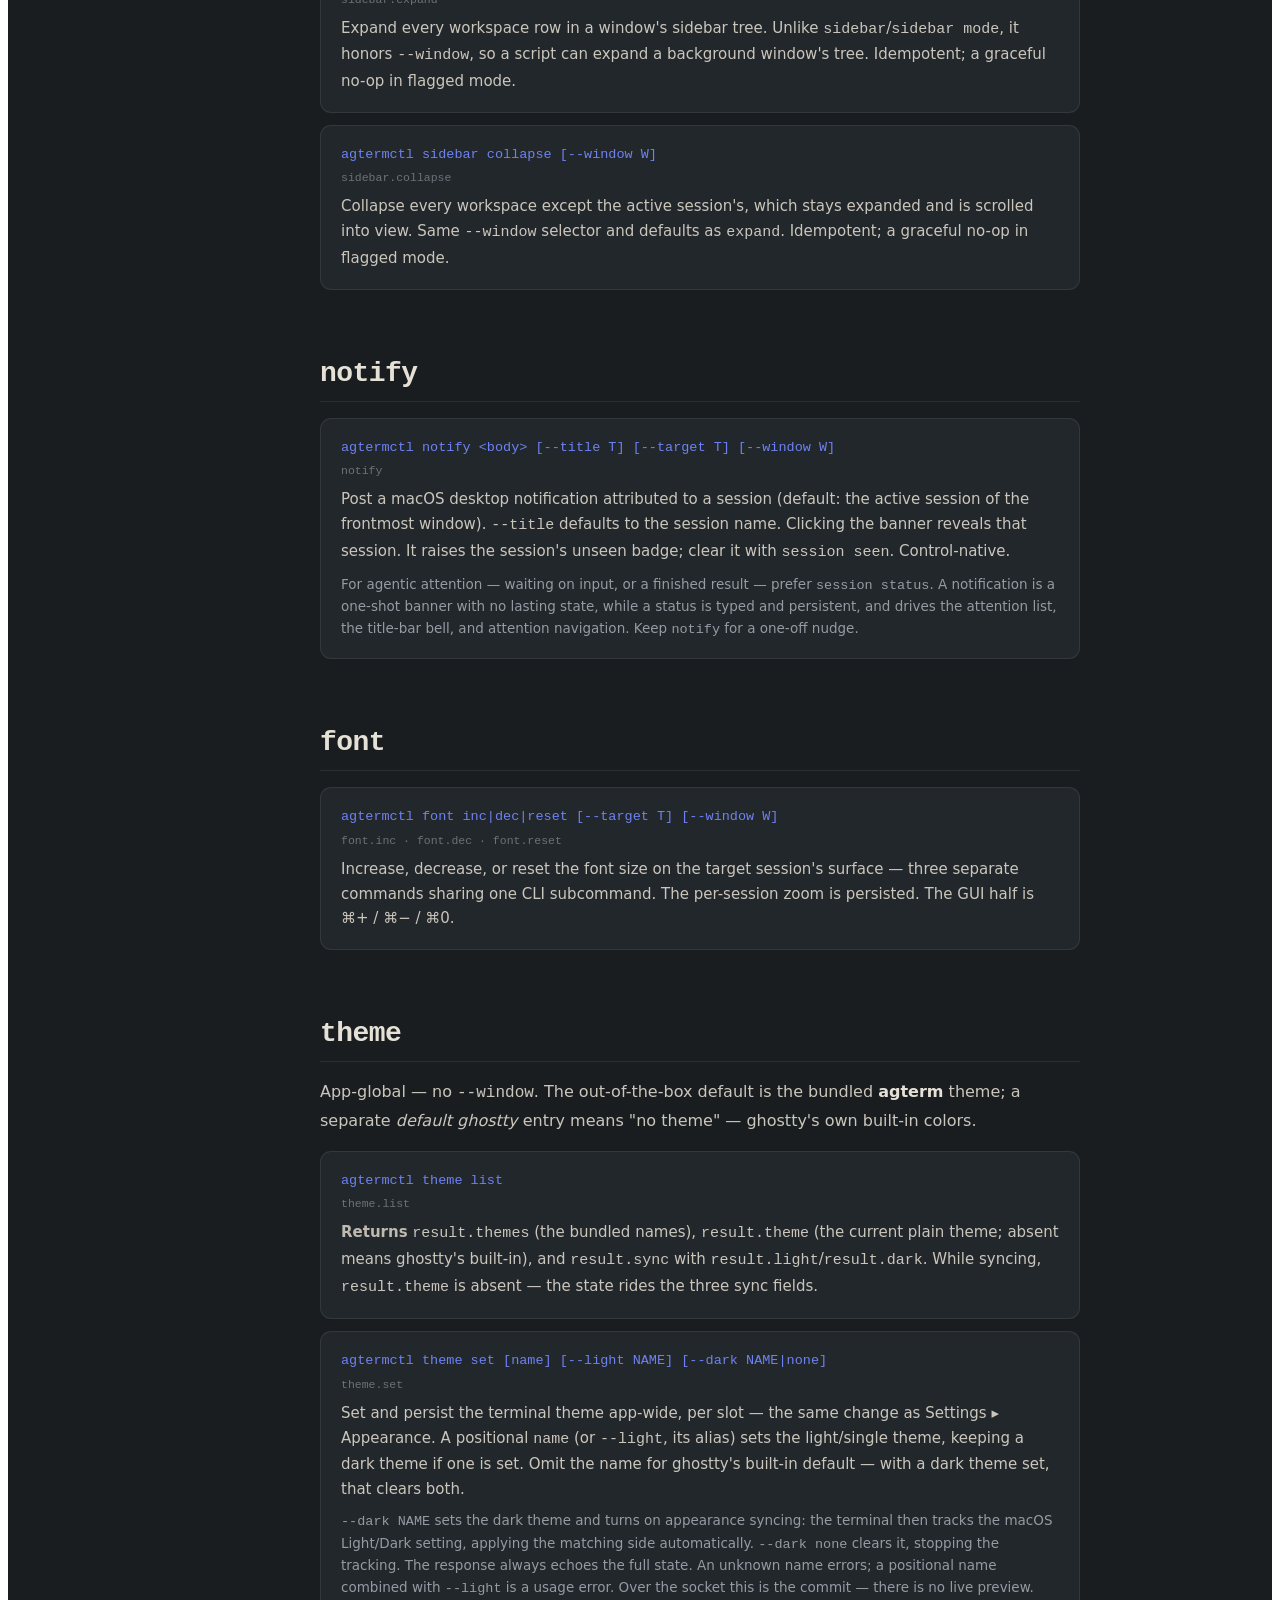
==== commit d9a4056d: "Merge branch 'master' into linux-port" ====
--- a/site/commands.html
+++ b/site/commands.html
@@ -6,7 +6,7 @@
     <title>Command reference — agterm | agtermctl control API</title>
     <meta
       name="description"
-      content="Complete agtermctl reference: all 57 control commands for agterm — sessions, workspaces, windows, overlays, the quick terminal, sidebar, agent status, themes, and keymaps, with arguments and return values."
+      content="Complete agtermctl reference: all 60 control commands for agterm — sessions, workspaces, windows, overlays, the quick terminal, sidebar, agent status, themes, and keymaps, with arguments and return values."
     />
     <meta
       name="keywords"
@@ -18,7 +18,7 @@
     <meta property="og:title" content="Command reference — agterm" />
     <meta
       property="og:description"
-      content="All 57 agtermctl control commands with arguments, return values, and errors."
+      content="All 60 agtermctl control commands with arguments, return values, and errors."
     />
     <meta property="og:url" content="https://agterm.com/commands" />
     <meta property="og:image" content="https://agterm.com/assets/agterm-og.png" />
@@ -30,7 +30,7 @@
     <meta name="twitter:title" content="Command reference — agterm" />
     <meta
       name="twitter:description"
-      content="All 57 agtermctl control commands with arguments, return values, and errors."
+      content="All 60 agtermctl control commands with arguments, return values, and errors."
     />
     <meta name="twitter:image" content="https://agterm.com/assets/agterm-og.png" />
     <link rel="icon" type="image/x-icon" href="/assets/favicon.ico" />
@@ -156,6 +156,8 @@
             <a href="#session" style="color: #bfbab0; padding: 7px 12px; border-radius: 7px" class="hv9">session</a>
             <a href="#overlay" style="color: #bfbab0; padding: 7px 12px; border-radius: 7px" class="hv9">session overlay</a>
             <a href="#window" style="color: #bfbab0; padding: 7px 12px; border-radius: 7px" class="hv9">window</a>
+            <a href="#surface" style="color: #bfbab0; padding: 7px 12px; border-radius: 7px" class="hv9">surface zoom</a>
+            <a href="#dashboard" style="color: #bfbab0; padding: 7px 12px; border-radius: 7px" class="hv9">dashboard</a>
             <a href="#quick" style="color: #bfbab0; padding: 7px 12px; border-radius: 7px" class="hv9">quick</a>
             <a href="#sidebar" style="color: #bfbab0; padding: 7px 12px; border-radius: 7px" class="hv9">sidebar</a>
             <a href="#notify" style="color: #bfbab0; padding: 7px 12px; border-radius: 7px" class="hv9">notify</a>
@@ -198,7 +200,7 @@
             Command reference
           </h1>
           <p style="font-size: 19px; line-height: 1.6; color: #bfbab0; margin: 0 0 8px">
-            All 57 commands of the agterm control API, with arguments and return values. Every one is reachable from the
+            All 60 commands of the agterm control API, with arguments and return values. Every one is reachable from the
             <span style="font-family: &quot;JetBrains Mono&quot;, monospace; color: #cbc6bc">agtermctl</span> CLI and from the local
             control socket.
           </p>
@@ -612,6 +614,16 @@
 
             <div style="background: #22272b; border: 1px solid rgba(255, 255, 255, 0.08); border-radius: 11px; padding: 18px 20px; margin-bottom: 12px">
               <div style="font-family: &quot;JetBrains Mono&quot;, monospace; font-size: 13.5px; color: #6d82f3; line-height: 1.6; word-break: break-word">
+                agtermctl session reveal [--target T] [--window W]
+              </div>
+              <div style="font-family: &quot;JetBrains Mono&quot;, monospace; font-size: 11.5px; color: #6b727a; margin-top: 6px">session.reveal</div>
+              <p style="font-size: 15px; line-height: 1.65; color: #cbc6bc; margin: 10px 0 0">
+                Select the target session's focused-pane working directory in Finder. Errors if the directory no longer exists.
+              </p>
+            </div>
+
+            <div style="background: #22272b; border: 1px solid rgba(255, 255, 255, 0.08); border-radius: 11px; padding: 18px 20px; margin-bottom: 12px">
+              <div style="font-family: &quot;JetBrains Mono&quot;, monospace; font-size: 13.5px; color: #6d82f3; line-height: 1.6; word-break: break-word">
                 agtermctl session move &lt;workspace&gt; | --to up|down|top|bottom | --after SID | --before SID [--target T ...] [--window W]
               </div>
               <div style="font-family: &quot;JetBrains Mono&quot;, monospace; font-size: 11.5px; color: #6b727a; margin-top: 6px">session.move</div>
@@ -1191,6 +1203,121 @@
                 <span style="font-family: &quot;JetBrains Mono&quot;, monospace">zoom</span>. Read back via
                 <span style="font-family: &quot;JetBrains Mono&quot;, monospace; white-space: nowrap">window list</span>'s
                 <span style="font-family: &quot;JetBrains Mono&quot;, monospace">fullscreen</span>.
+              </p>
+            </div>
+          </section>
+
+          <!-- SURFACE -->
+          <section id="surface" style="scroll-margin-top: 88px; padding-top: 56px">
+            <h2
+              style="
+                font-family: &quot;JetBrains Mono&quot;, monospace;
+                font-weight: 700;
+                font-size: 28px;
+                letter-spacing: -0.02em;
+                margin: 0 0 16px;
+                padding-bottom: 12px;
+                border-bottom: 1px solid rgba(255, 255, 255, 0.08);
+              "
+            >
+              surface zoom
+            </h2>
+            <p style="font-size: 16px; line-height: 1.7; color: #cbc6bc; margin: 0 0 16px">
+              A view mode that fills the window with one terminal surface. It never touches the macOS window frame —
+              distinct from <span style="font-family: &quot;JetBrains Mono&quot;, monospace">window zoom</span>.
+            </p>
+
+            <div style="background: #22272b; border: 1px solid rgba(255, 255, 255, 0.08); border-radius: 11px; padding: 18px 20px; margin-bottom: 12px">
+              <div style="font-family: &quot;JetBrains Mono&quot;, monospace; font-size: 13.5px; color: #6d82f3; line-height: 1.6; word-break: break-word">
+                agtermctl surface zoom [show|hide|toggle] [--target surface:&lt;id&gt;:right | active | quick] [--window W]
+              </div>
+              <div style="font-family: &quot;JetBrains Mono&quot;, monospace; font-size: 11.5px; color: #6b727a; margin-top: 6px">surface.zoom</div>
+              <p style="font-size: 15px; line-height: 1.65; color: #cbc6bc; margin: 10px 0 0">
+                Fill the window with one terminal surface, hiding the sidebar and collapsing the title bar to a slim strip
+                (traffic lights plus an exit button). Omit
+                <span style="font-family: &quot;JetBrains Mono&quot;, monospace">--target</span> (or pass
+                <span style="font-family: &quot;JetBrains Mono&quot;, monospace">active</span>) to zoom the active surface — the quick
+                terminal if shown, else the active session's overlay, scratch, focused split, or primary pane. An explicit
+                <span style="font-family: &quot;JetBrains Mono&quot;, monospace; white-space: nowrap">surface:&lt;session-id&gt;:&lt;left|right|scratch|overlay&gt;</span>
+                id (from <span style="font-family: &quot;JetBrains Mono&quot;, monospace">tree</span>'s
+                <span style="font-family: &quot;JetBrains Mono&quot;, monospace">surfaces[].id</span>) zooms that exact surface, including a
+                hidden-but-alive split or scratch; <span style="font-family: &quot;JetBrains Mono&quot;, monospace">quick</span> addresses a
+                quick-terminal zoom.
+              </p>
+              <p style="font-size: 15px; line-height: 1.65; color: #cbc6bc; margin: 10px 0 0">
+                <span style="font-family: &quot;JetBrains Mono&quot;, monospace">show</span> is idempotent;
+                <span style="font-family: &quot;JetBrains Mono&quot;, monospace">hide</span> exits and is idempotent too (an explicit id clears
+                only that target and succeeds even if the surface has since vanished);
+                <span style="font-family: &quot;JetBrains Mono&quot;, monospace">toggle</span> enters when unzoomed and exits when that surface is
+                already zoomed. Zoom must not mutate split ratios, focus, sidebar state, or split/scratch visibility. Control half of
+                ⌘⇧Return / View ▸ Toggle Terminal Zoom and the title-bar exit button.
+              </p>
+              <p style="font-size: 13.5px; line-height: 1.6; color: #949ba4; margin: 8px 0 0">
+                Read the current zoom back from the tree's top-level
+                <span style="font-family: &quot;JetBrains Mono&quot;, monospace">zoomedSurface</span> (the zoomed surface's control id, or
+                <span style="font-family: &quot;JetBrains Mono&quot;, monospace">quick</span>; omitted when nothing is zoomed).
+              </p>
+            </div>
+          </section>
+
+          <!-- DASHBOARD -->
+          <section id="dashboard" style="scroll-margin-top: 88px; padding-top: 56px">
+            <h2
+              style="
+                font-family: &quot;JetBrains Mono&quot;, monospace;
+                font-weight: 700;
+                font-size: 28px;
+                letter-spacing: -0.02em;
+                margin: 0 0 16px;
+                padding-bottom: 12px;
+                border-bottom: 1px solid rgba(255, 255, 255, 0.08);
+              "
+            >
+              dashboard
+            </h2>
+            <p style="font-size: 16px; line-height: 1.7; color: #cbc6bc; margin: 0 0 16px">
+              A per-window, view-only grid of live terminal panes. Reciprocally exclusive with
+              <span style="font-family: &quot;JetBrains Mono&quot;, monospace">surface zoom</span>: opening one closes the other.
+            </p>
+
+            <div style="background: #22272b; border: 1px solid rgba(255, 255, 255, 0.08); border-radius: 11px; padding: 18px 20px; margin-bottom: 12px">
+              <div style="font-family: &quot;JetBrains Mono&quot;, monospace; font-size: 13.5px; color: #6d82f3; line-height: 1.6; word-break: break-word">
+                agtermctl dashboard &lt;ids…&gt; [--mru] [--font-size N | --auto-size] [--close] [--window W]
+              </div>
+              <div style="font-family: &quot;JetBrains Mono&quot;, monospace; font-size: 11.5px; color: #6b727a; margin-top: 6px">dashboard</div>
+              <p style="font-size: 15px; line-height: 1.65; color: #cbc6bc; margin: 10px 0 0">
+                Open a grid of the named sessions' live panes, populate it from the window's most-recently-used sessions with
+                <span style="font-family: &quot;JetBrains Mono&quot;, monospace">--mru</span>, or
+                <span style="font-family: &quot;JetBrains Mono&quot;, monospace">--close</span> the open one. The cell unit is a session+pane: a
+                non-split session is one cell, and a split session shows as two — its left/primary and right/split panes — so the
+                9-cell cap counts <em>panes</em> (laid out ceil(√n)). Positional ids are session addresses (id / unique prefix /
+                <span style="font-family: &quot;JetBrains Mono&quot;, monospace">active</span>), deduped by resolved session; unresolved ids are
+                dropped and any panes beyond 9 are trimmed, both reported in the response text.
+                <span style="font-family: &quot;JetBrains Mono&quot;, monospace">--mru</span> is mutually exclusive with ids and
+                <span style="font-family: &quot;JetBrains Mono&quot;, monospace">--close</span>, composes with the font flags and
+                <span style="font-family: &quot;JetBrains Mono&quot;, monospace">--window</span>, and errors
+                <span style="font-family: &quot;JetBrains Mono&quot;, monospace; white-space: nowrap">no recent sessions</span> when the window has none.
+              </p>
+              <p style="font-size: 15px; line-height: 1.65; color: #cbc6bc; margin: 10px 0 0">
+                View-only: no cell takes input. Once open the keyboard drives it — arrow keys move a highlight between cells, Enter
+                jumps into the highlighted session and focuses that exact pane (then closes the grid), and Esc closes it.
+                <span style="font-family: &quot;JetBrains Mono&quot;, monospace">--font-size N</span> sets an absolute cell font in points
+                (finite, positive); <span style="font-family: &quot;JetBrains Mono&quot;, monospace">--auto-size</span> sizes cells relative to
+                the Settings default font, shrinking as the grid grows; the two are mutually exclusive, and omitting both leaves each
+                pane's own font untouched.
+              </p>
+              <p style="font-size: 13.5px; line-height: 1.6; color: #949ba4; margin: 8px 0 0">
+                The GUI openers — ⌘⇧D, Navigate ▸ Dashboard, and the command palette's Dashboard entry — toggle the frontmost
+                window's most-recently-used grid auto-sized (the
+                <span style="font-family: &quot;JetBrains Mono&quot;, monospace">dashboard --mru --auto-size</span> equivalent; no separate
+                control command). Read back from the tree's top-level
+                <span style="font-family: &quot;JetBrains Mono&quot;, monospace">dashboardMembers</span> (the pane refs shown, in grid order — a
+                split session appears as both <span style="font-family: &quot;JetBrains Mono&quot;, monospace">&lt;id&gt;:left</span> and
+                <span style="font-family: &quot;JetBrains Mono&quot;, monospace">&lt;id&gt;:right</span>),
+                <span style="font-family: &quot;JetBrains Mono&quot;, monospace">dashboardHighlighted</span> (the highlighted cell's pane ref),
+                <span style="font-family: &quot;JetBrains Mono&quot;, monospace">dashboardFontSize</span> (the applied absolute size, omitted when
+                untouched), and <span style="font-family: &quot;JetBrains Mono&quot;, monospace">dashboardFontMode</span>
+                (<span style="font-family: &quot;JetBrains Mono&quot;, monospace">auto</span>/<span style="font-family: &quot;JetBrains Mono&quot;, monospace">fixed</span>/<span style="font-family: &quot;JetBrains Mono&quot;, monospace">untouched</span>).
               </p>
             </div>
           </section>
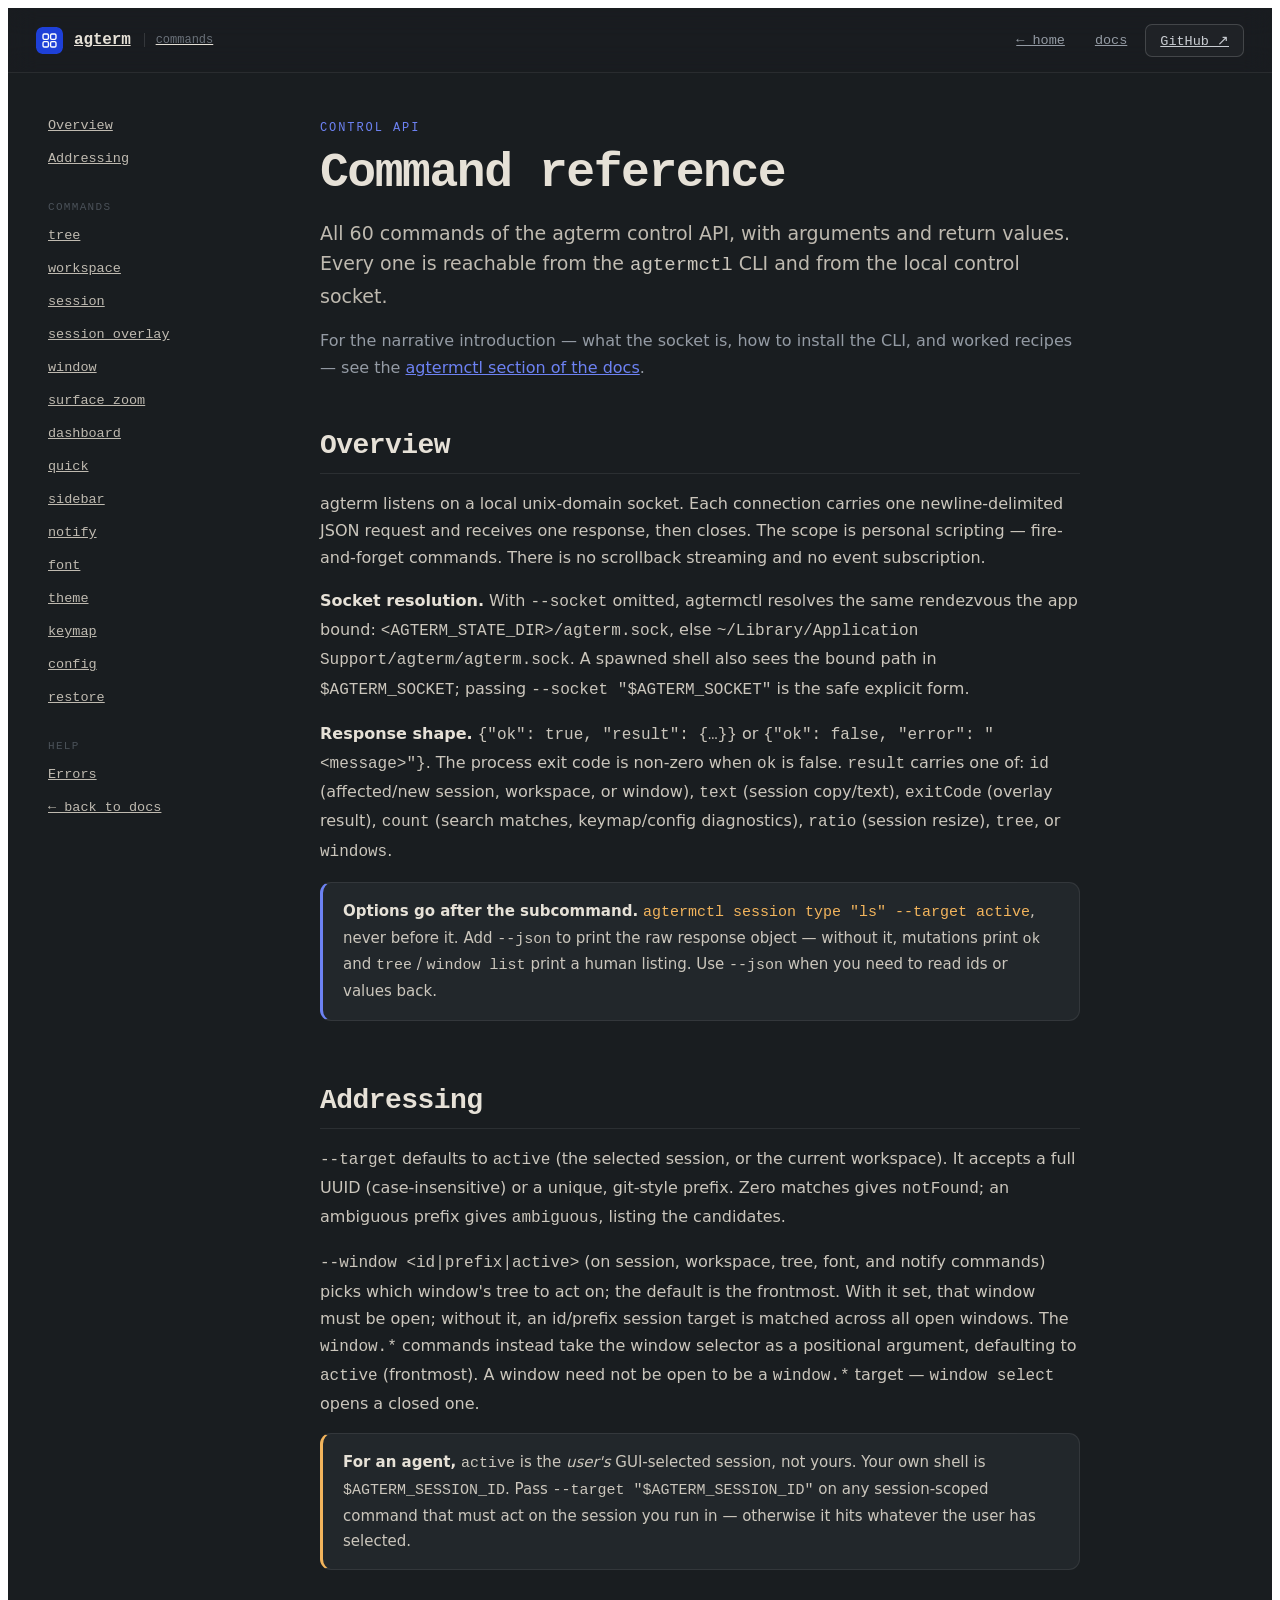
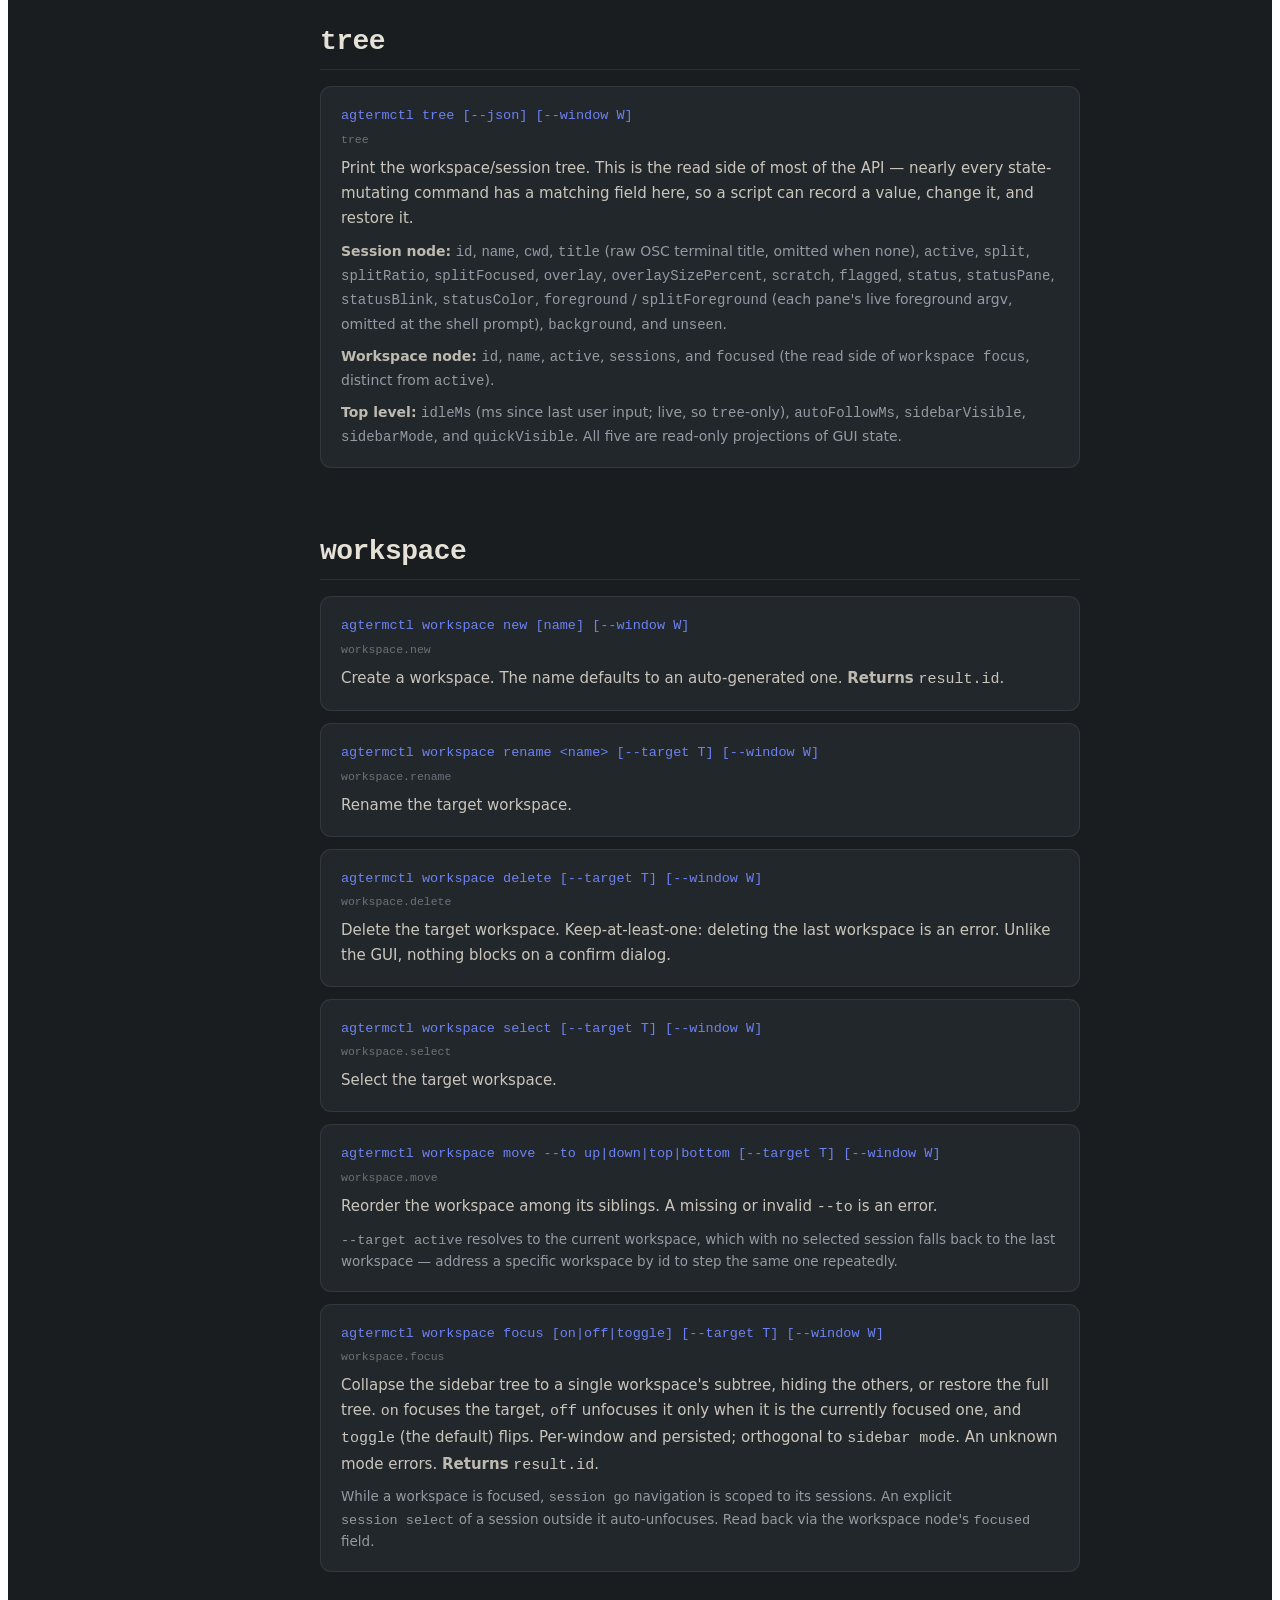
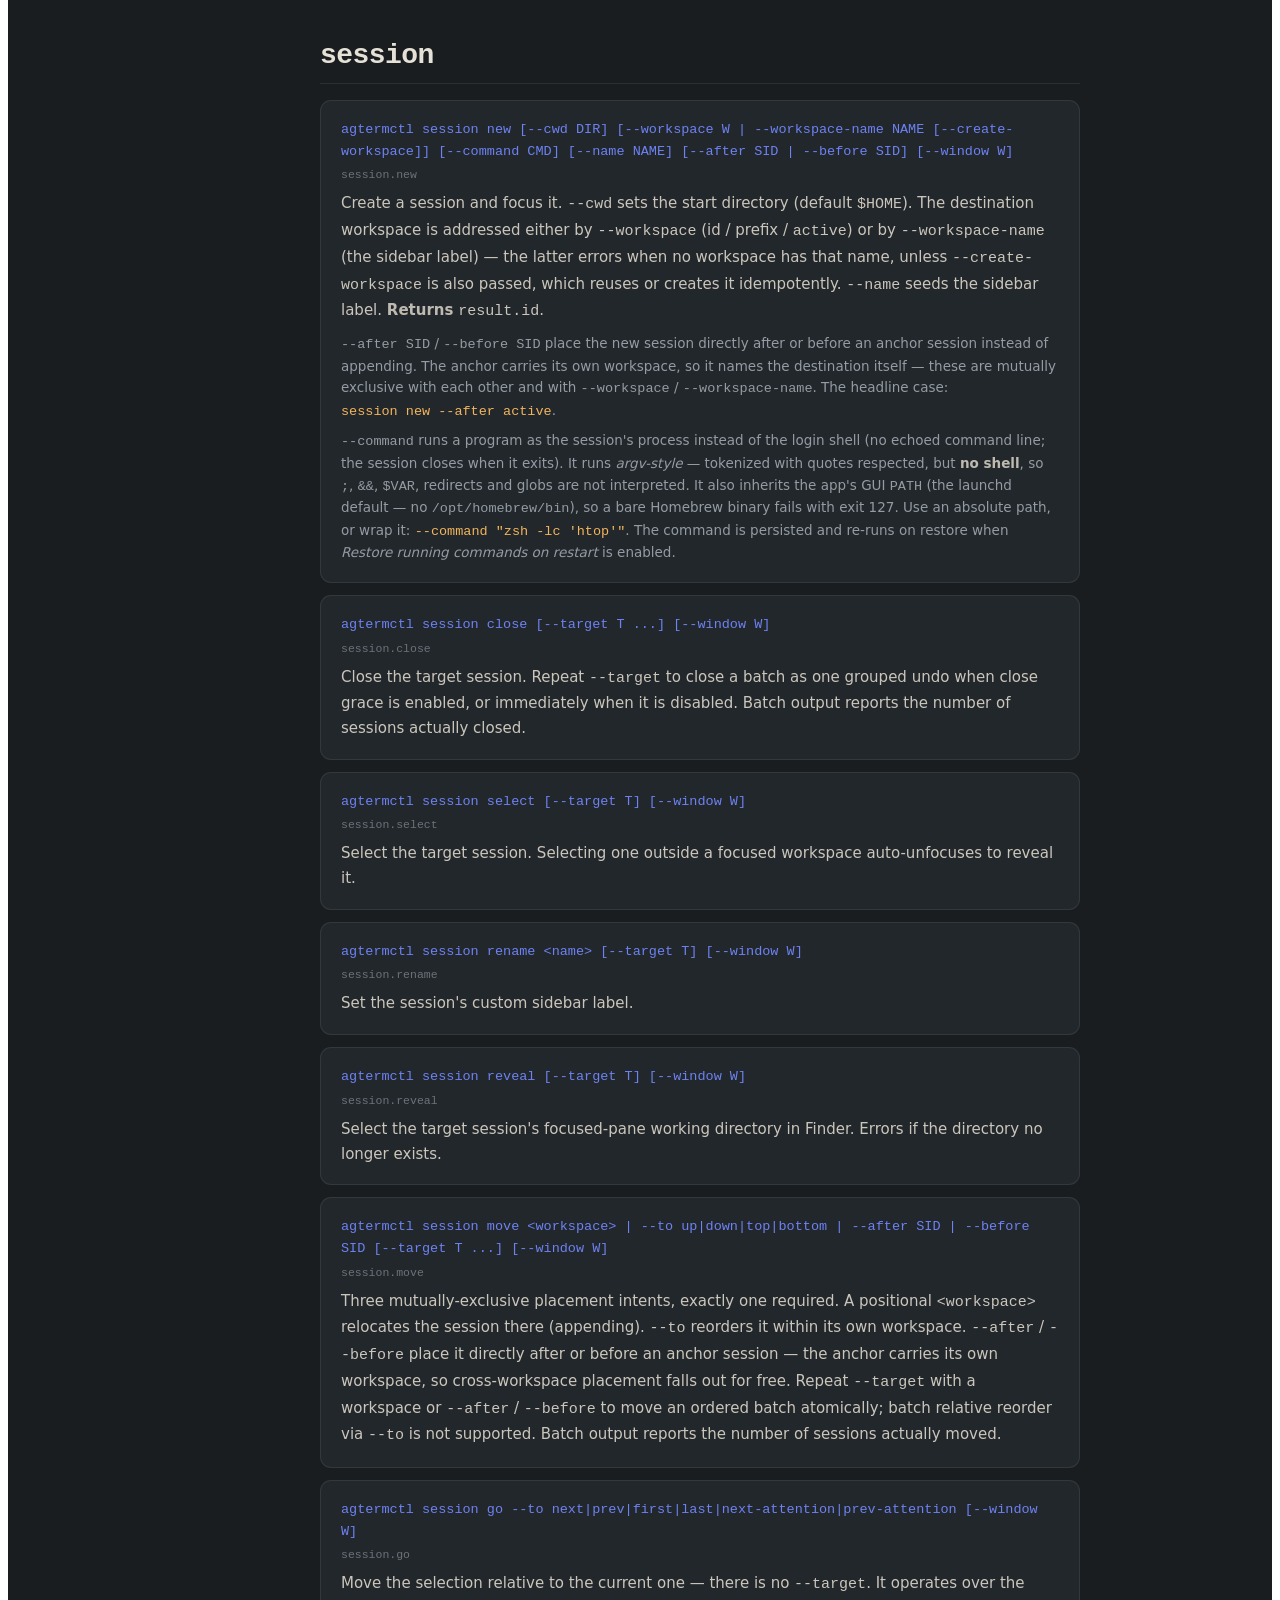
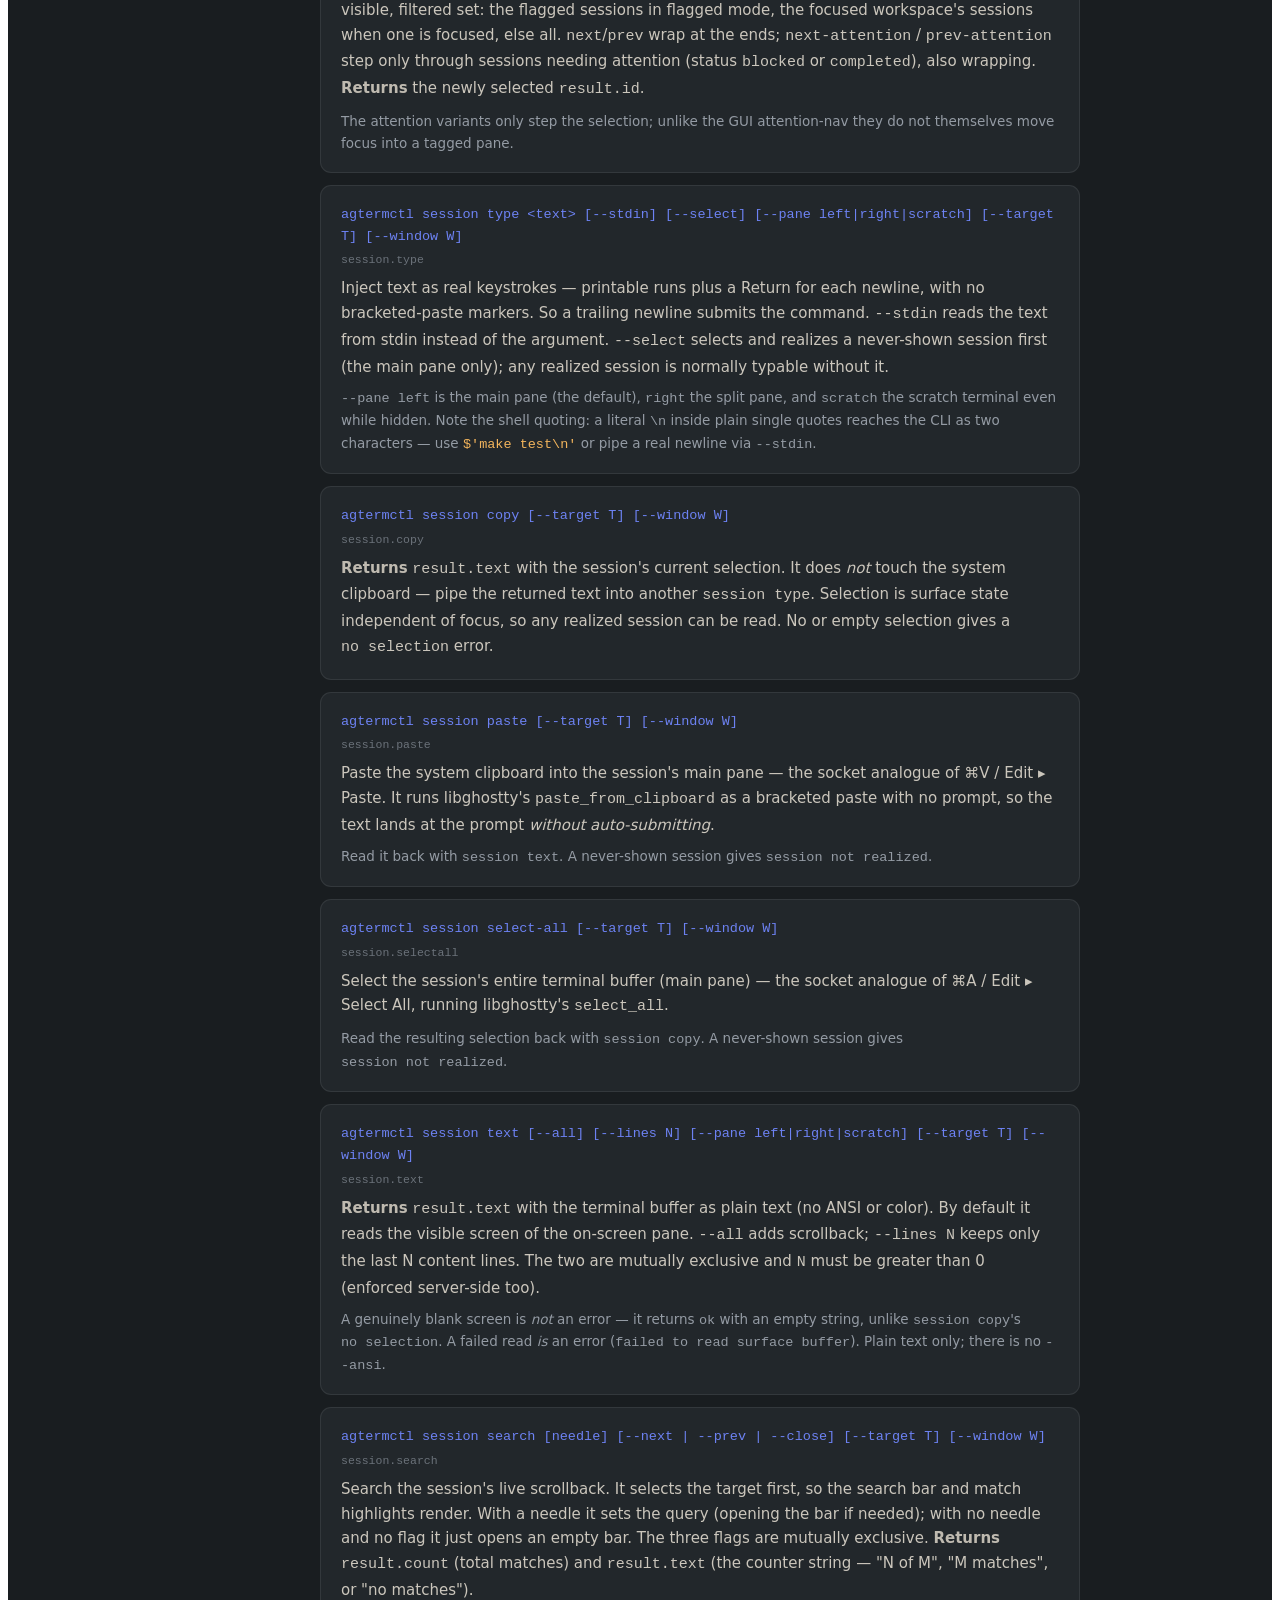
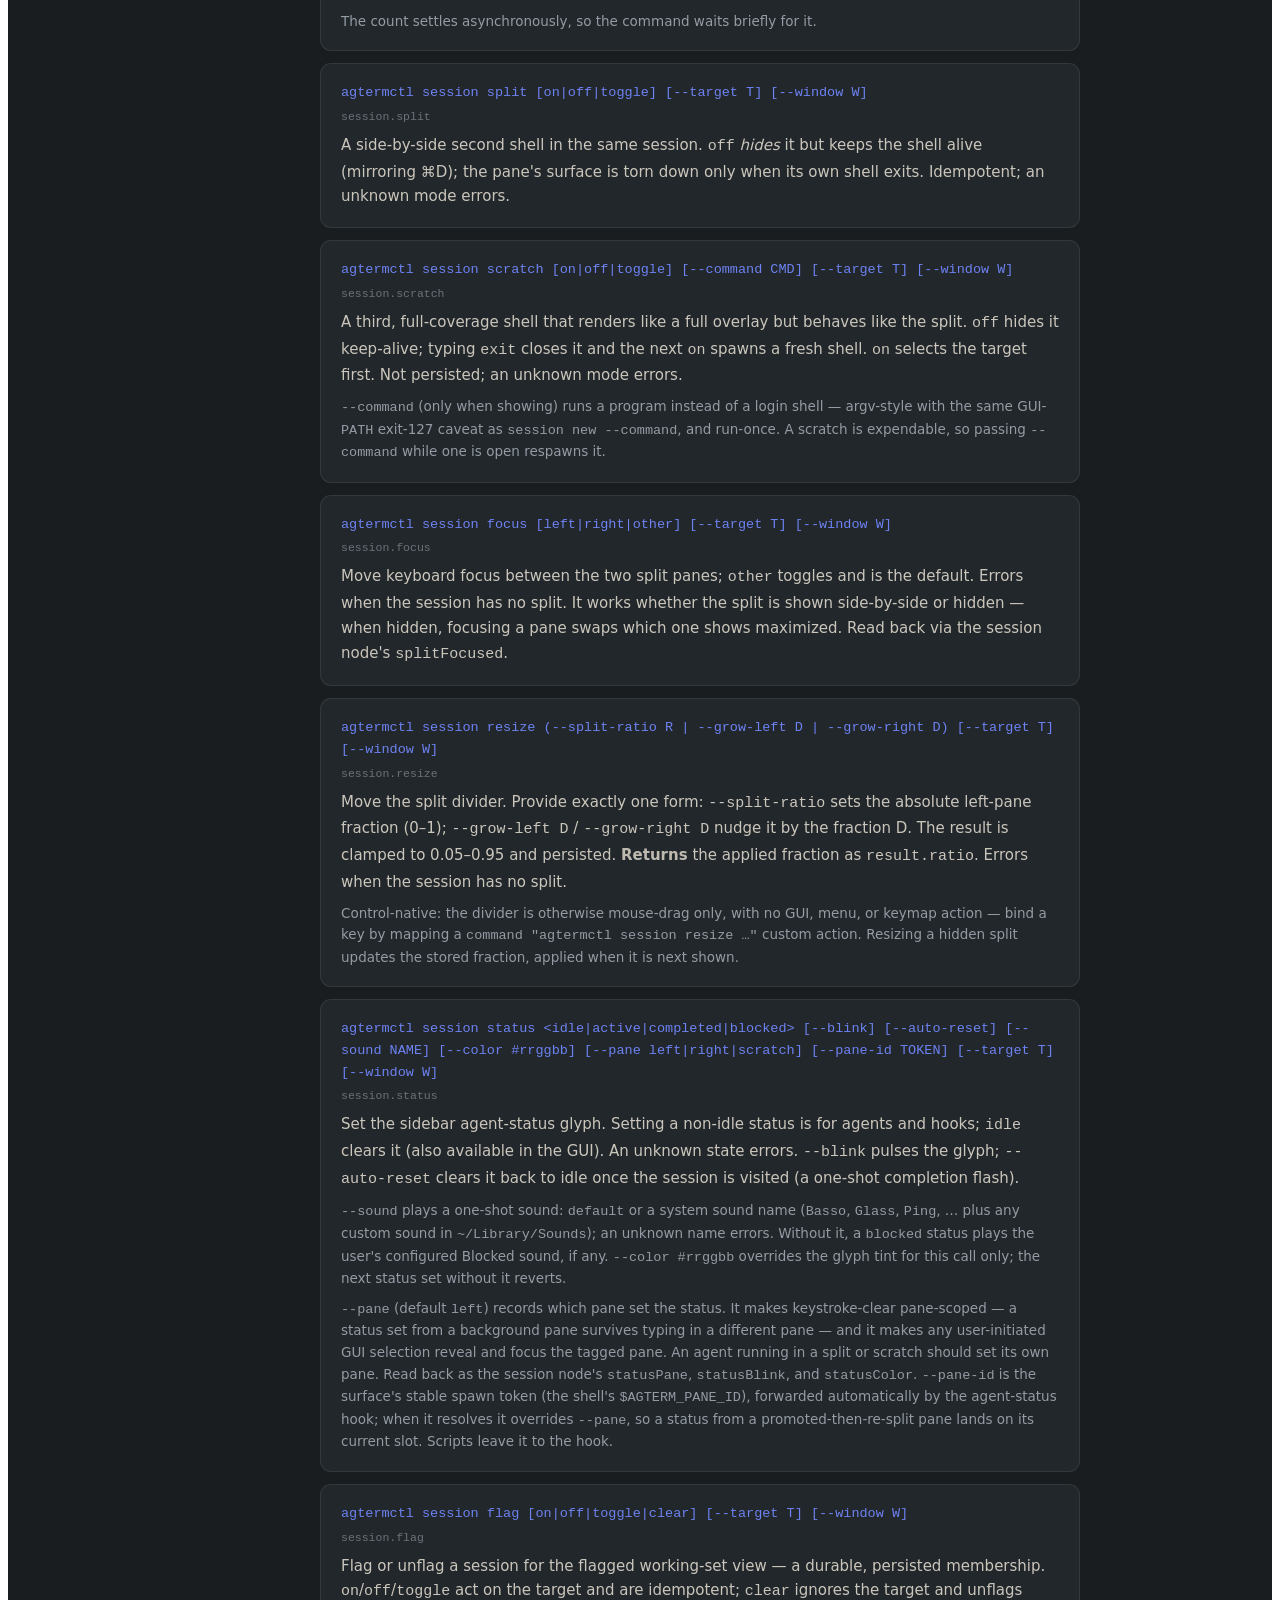
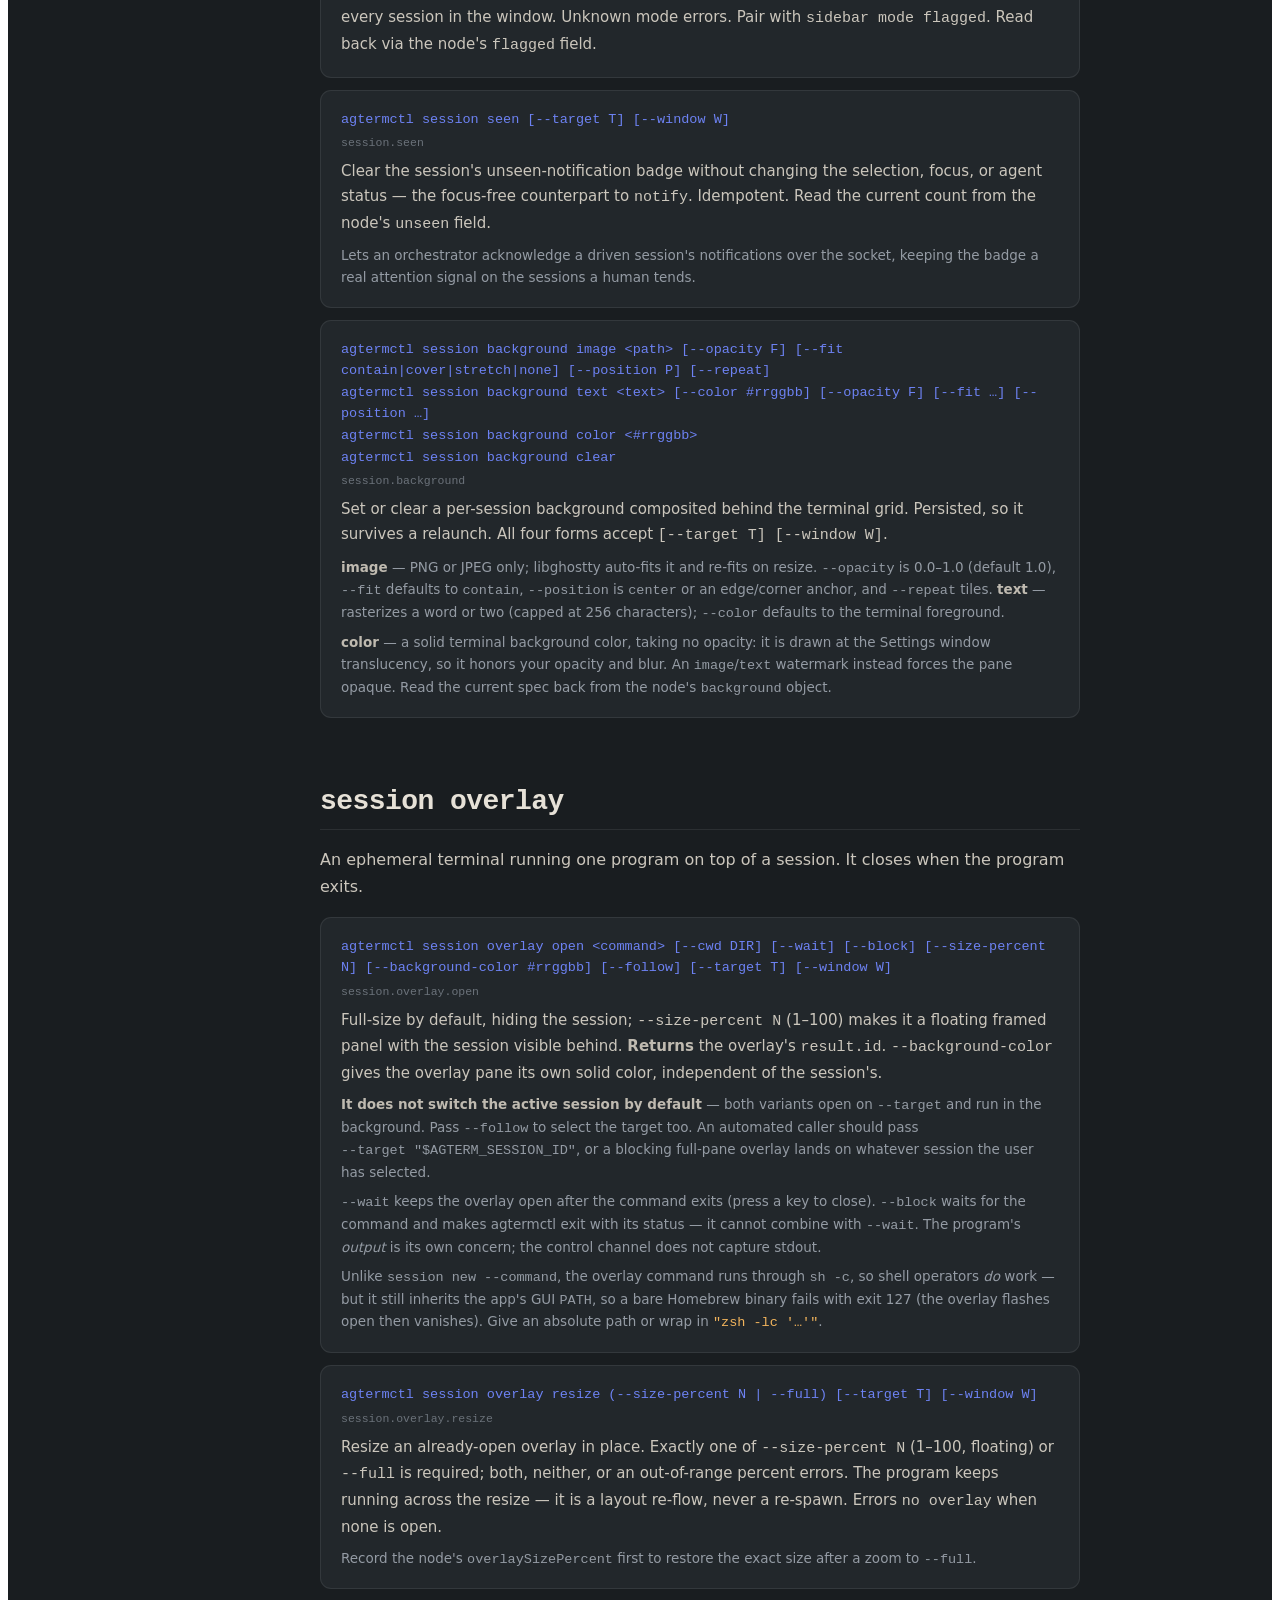
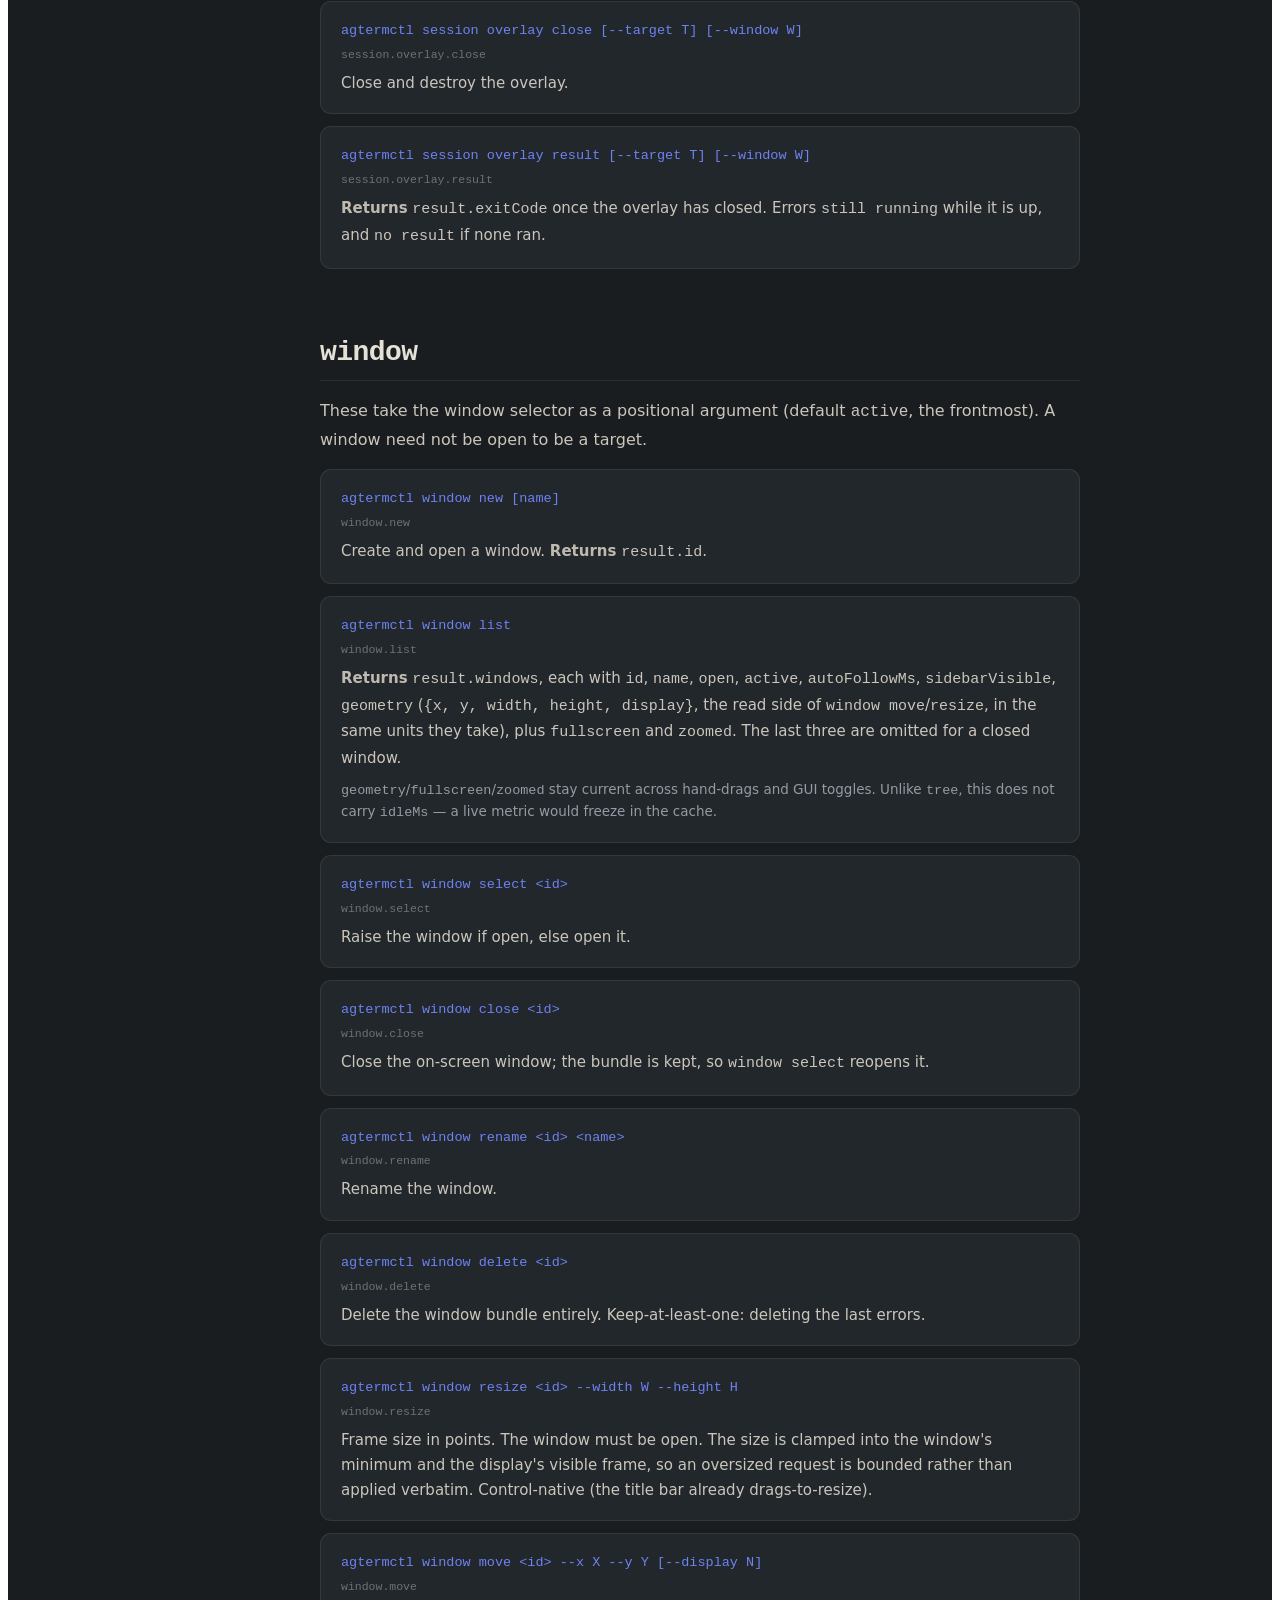
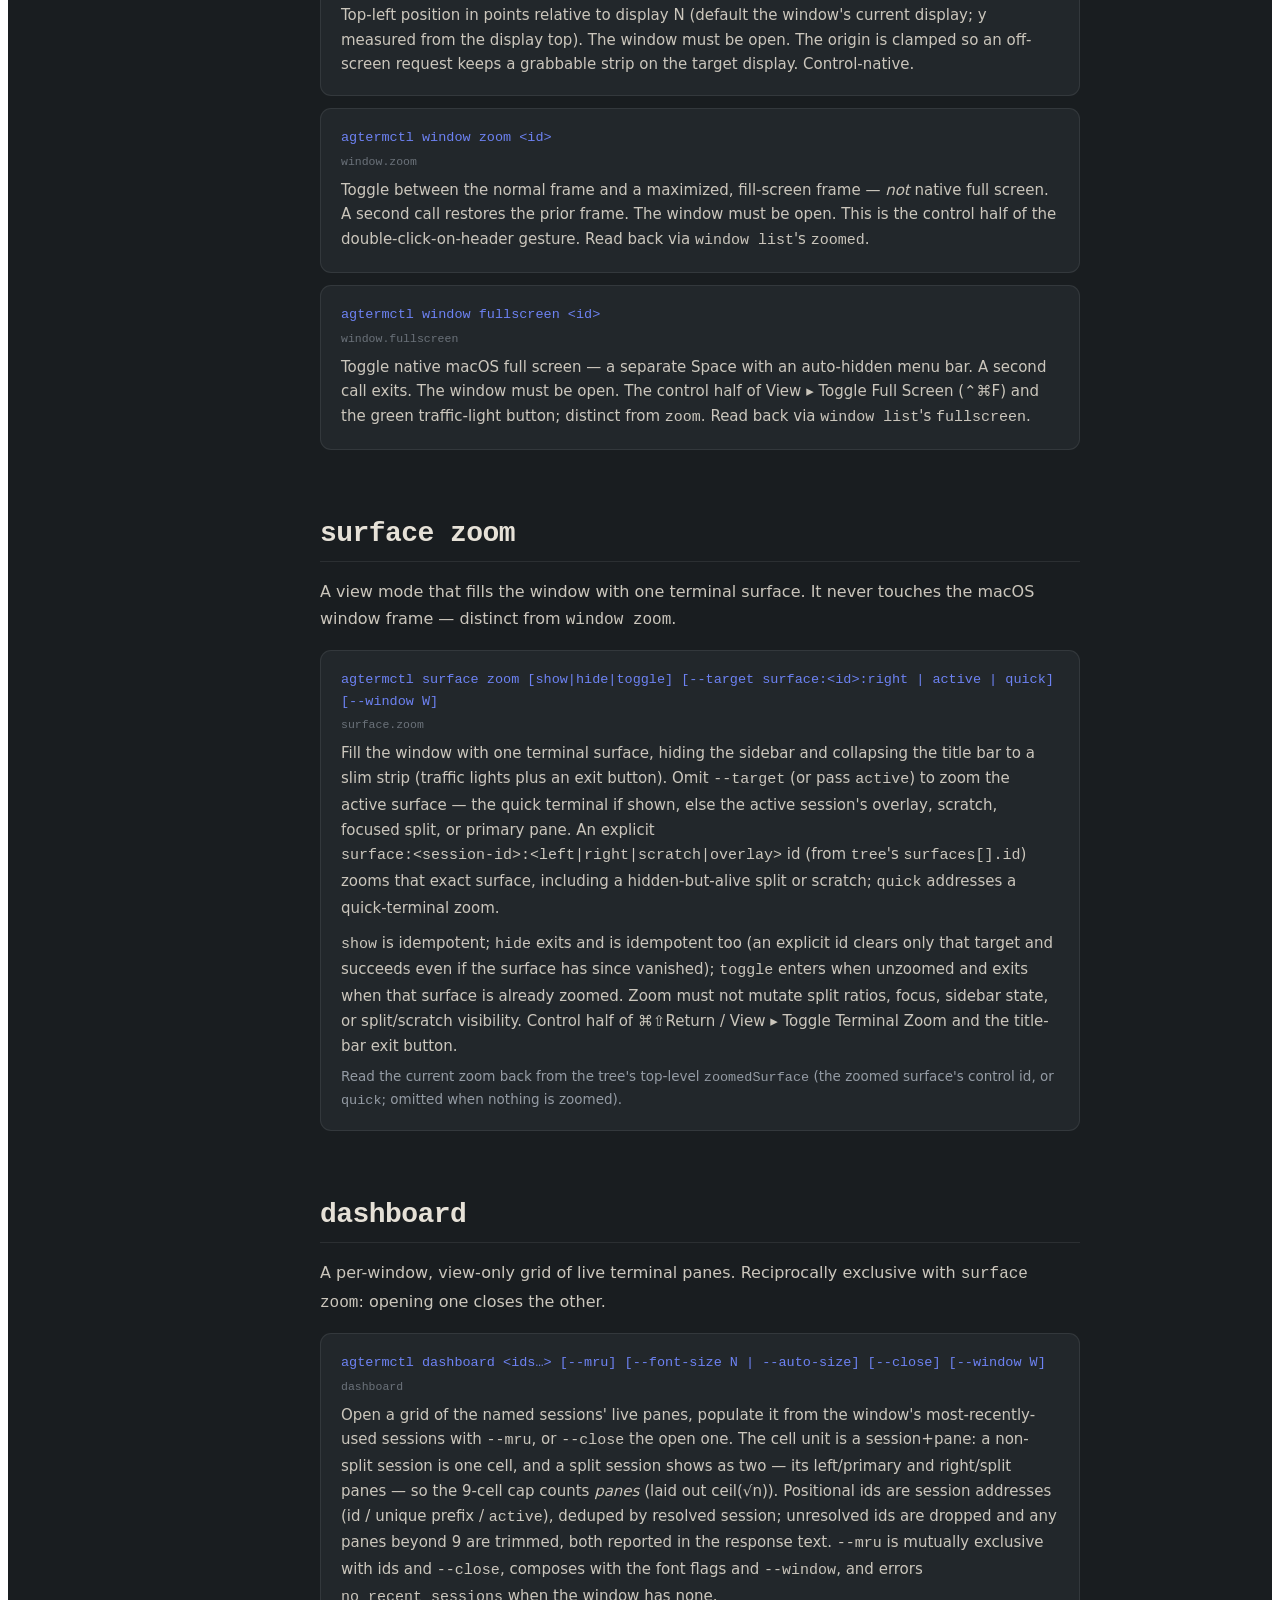
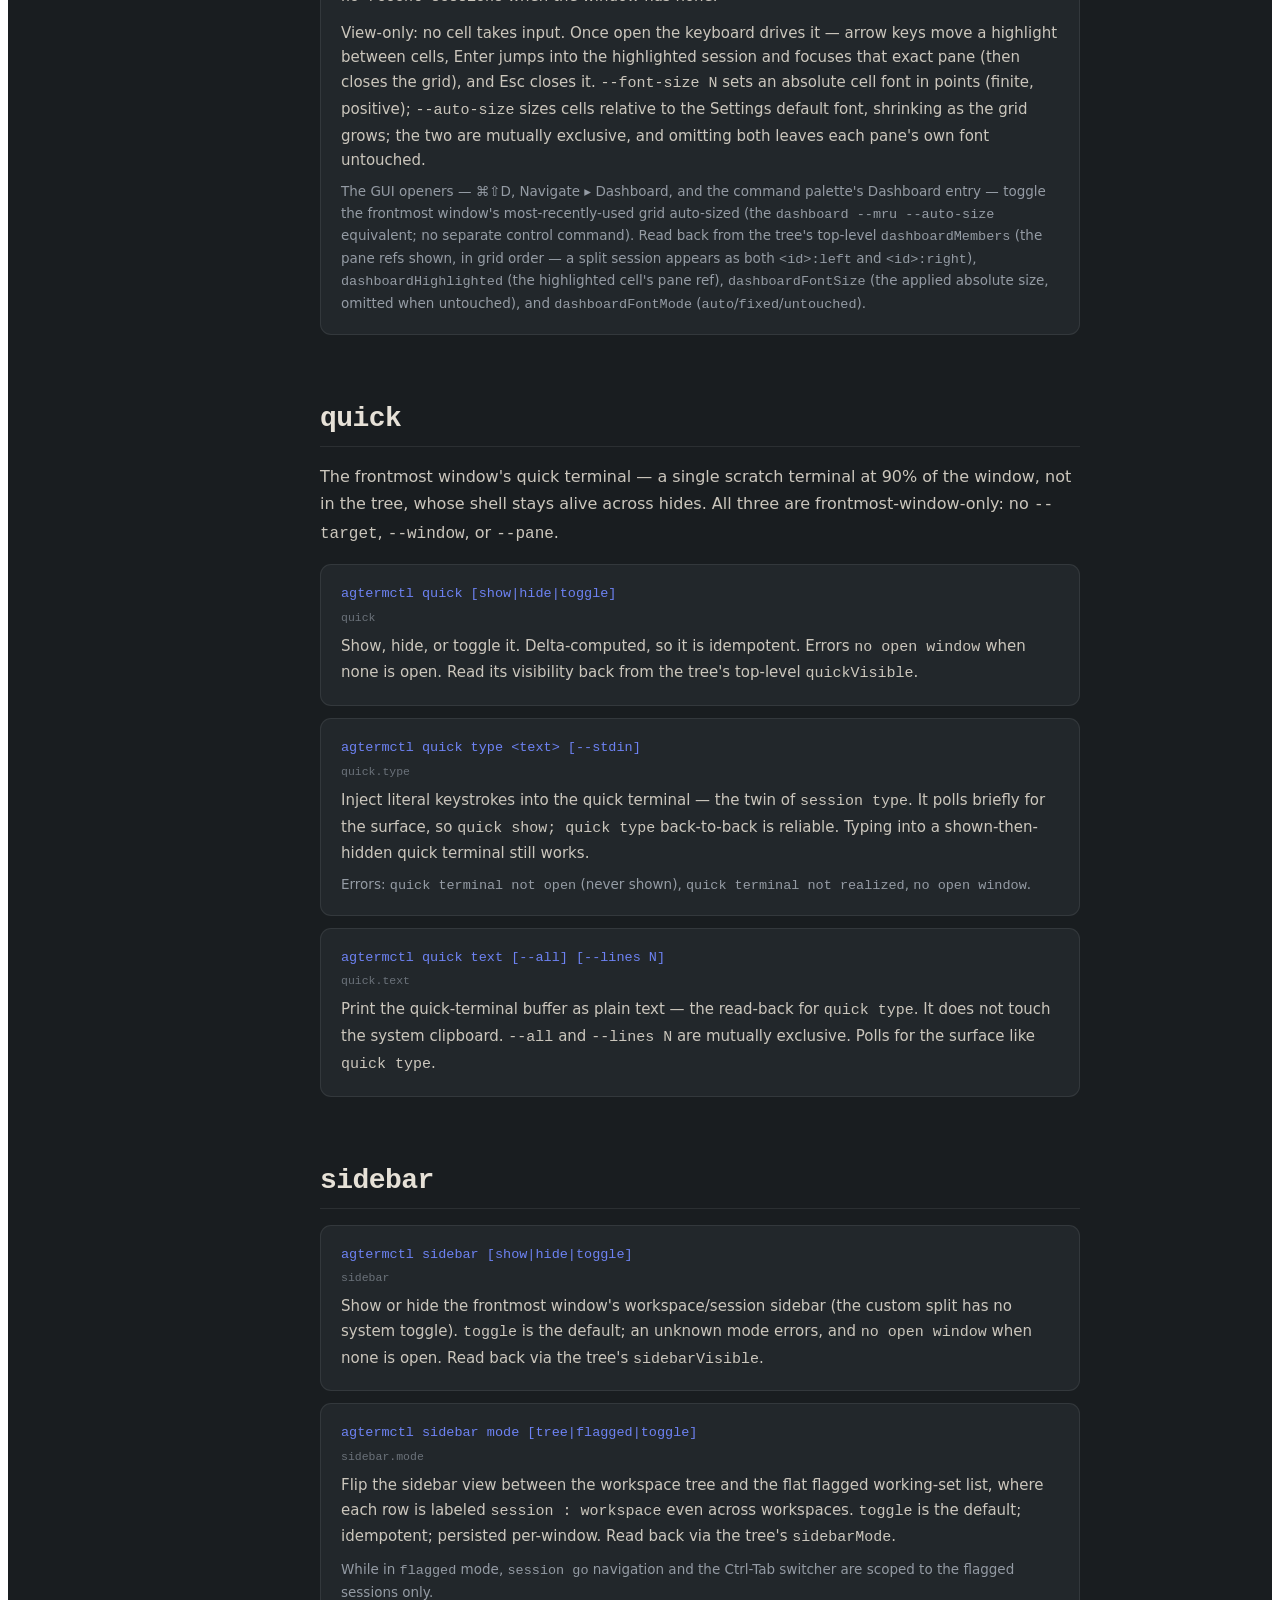
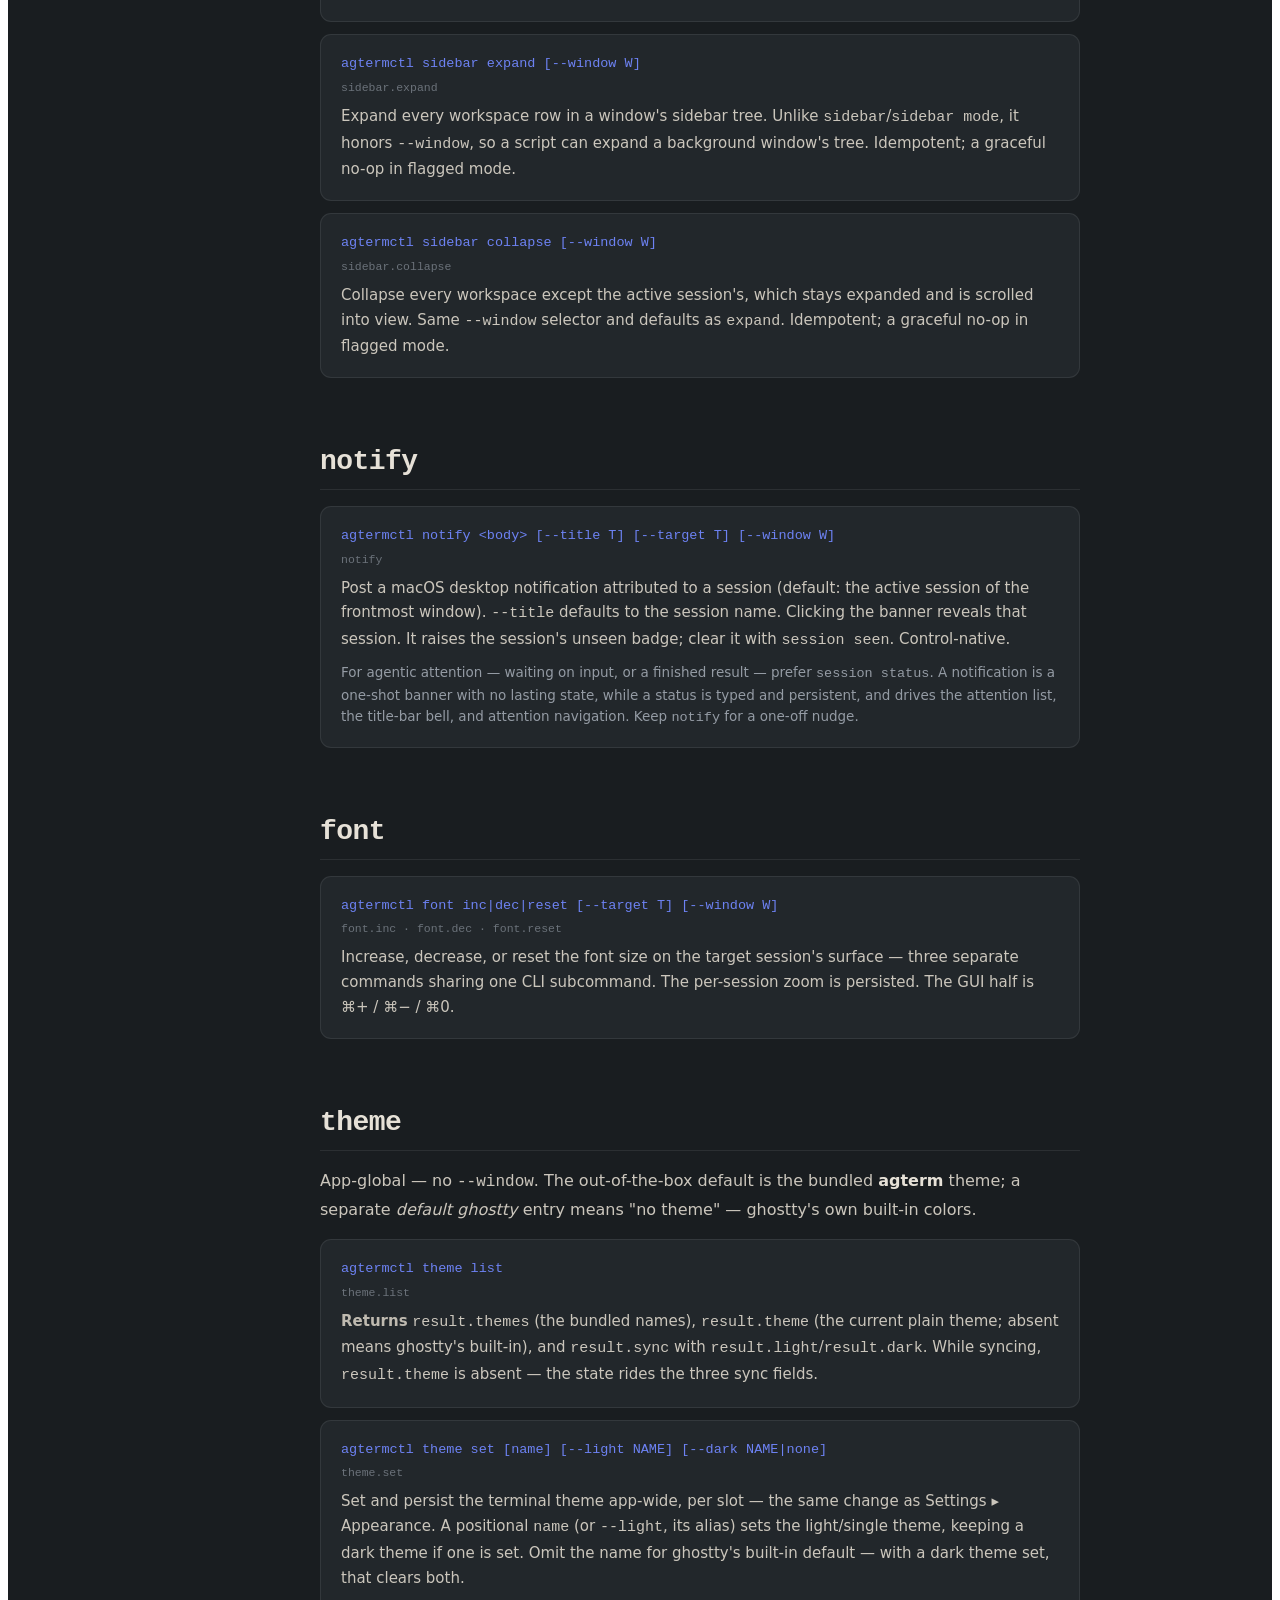
==== commit 00ddb17b: "feat(linux): restore v0.13.0 feature parity" ====
--- a/site/commands.html
+++ b/site/commands.html
@@ -854,7 +854,7 @@
             <div style="background: #22272b; border: 1px solid rgba(255, 255, 255, 0.08); border-radius: 11px; padding: 18px 20px; margin-bottom: 12px">
               <div style="font-family: &quot;JetBrains Mono&quot;, monospace; font-size: 13.5px; color: #6d82f3; line-height: 1.6; word-break: break-word">
                 agtermctl session status &lt;idle|active|completed|blocked&gt; [--blink] [--auto-reset] [--sound NAME] [--color #rrggbb]
-                [--pane left|right|scratch] [--target T] [--window W]
+                [--pane left|right|scratch] [--pane-id TOKEN] [--target T] [--window W]
               </div>
               <div style="font-family: &quot;JetBrains Mono&quot;, monospace; font-size: 11.5px; color: #6b727a; margin-top: 6px">session.status</div>
               <p style="font-size: 15px; line-height: 1.65; color: #cbc6bc; margin: 10px 0 0">
@@ -886,6 +886,11 @@
                 <span style="font-family: &quot;JetBrains Mono&quot;, monospace">statusPane</span>,
                 <span style="font-family: &quot;JetBrains Mono&quot;, monospace">statusBlink</span>, and
                 <span style="font-family: &quot;JetBrains Mono&quot;, monospace">statusColor</span>.
+                <span style="font-family: &quot;JetBrains Mono&quot;, monospace">--pane-id</span> is the surface's stable spawn token
+                (the shell's <span style="font-family: &quot;JetBrains Mono&quot;, monospace">$AGTERM_PANE_ID</span>), forwarded
+                automatically by the agent-status hook; when it resolves it overrides
+                <span style="font-family: &quot;JetBrains Mono&quot;, monospace">--pane</span>, so a status from a promoted-then-re-split
+                pane lands on its current slot. Scripts leave it to the hook.
               </p>
             </div>
 
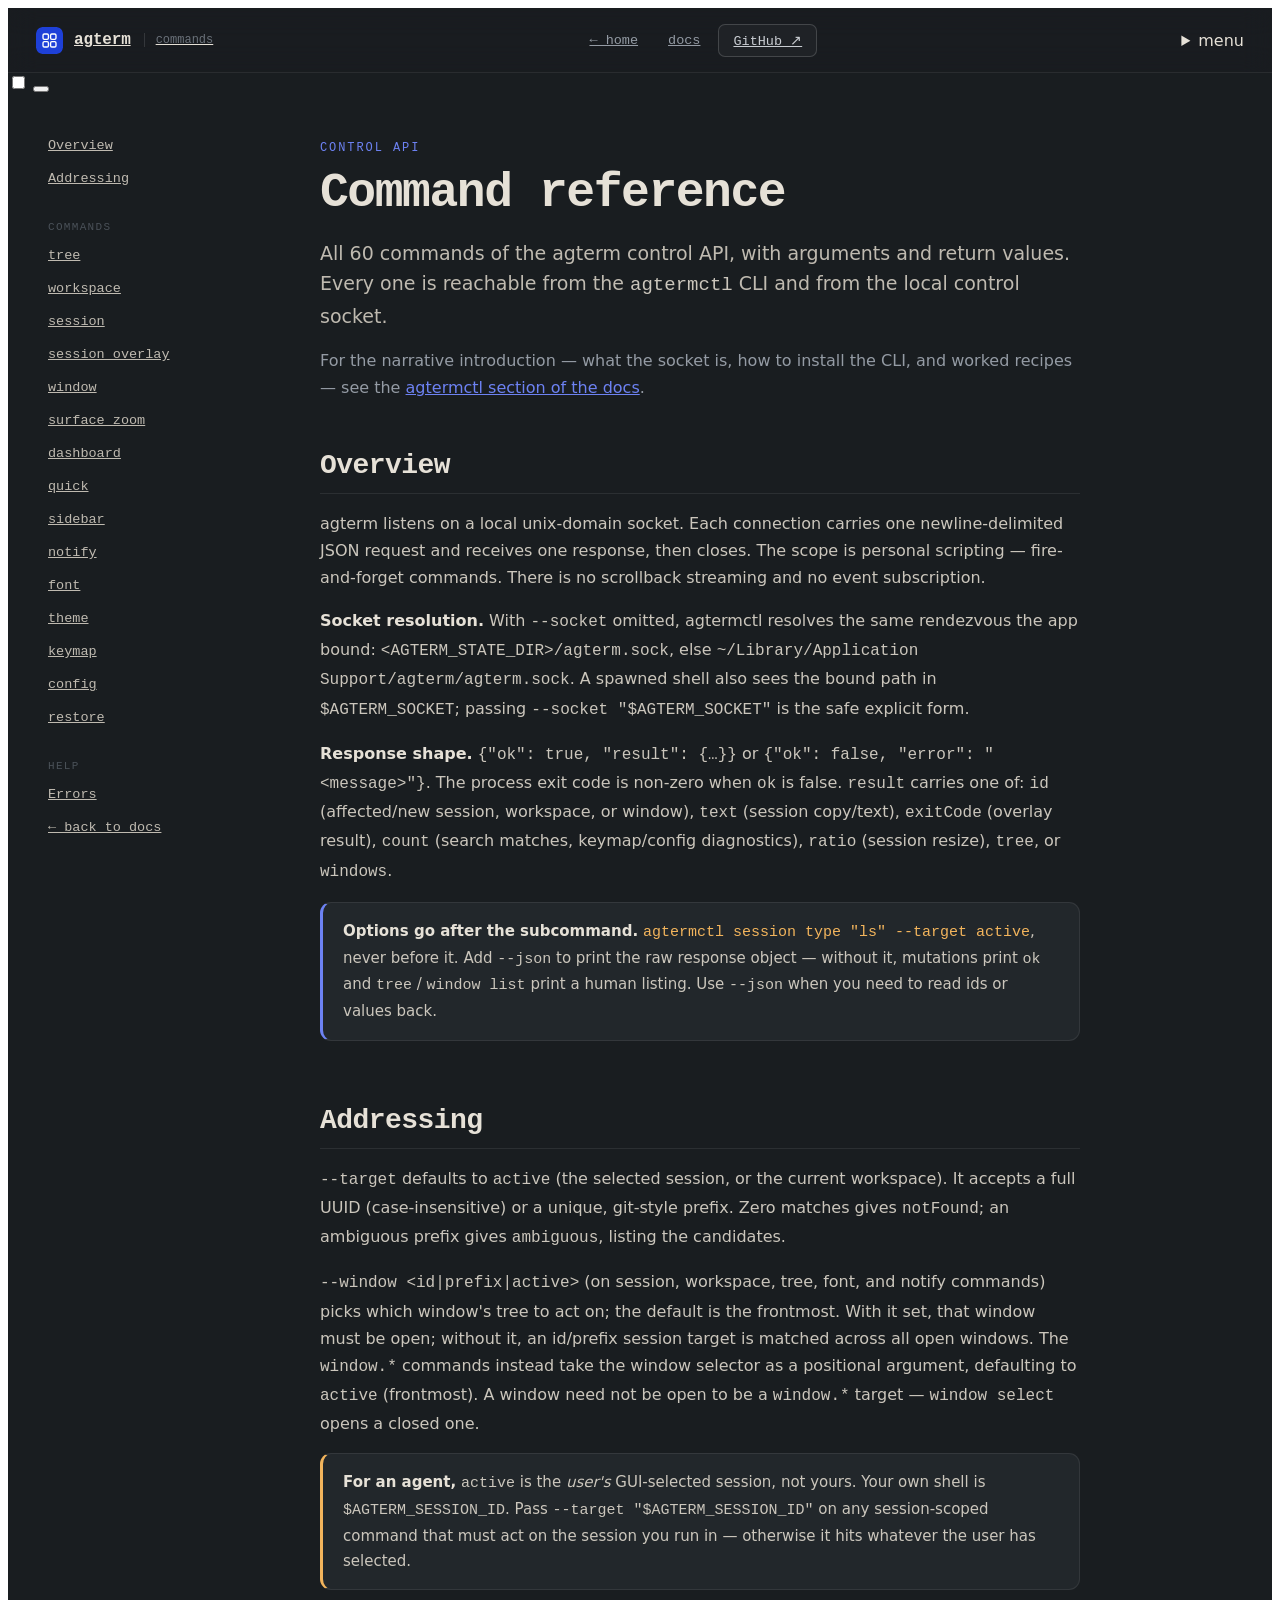
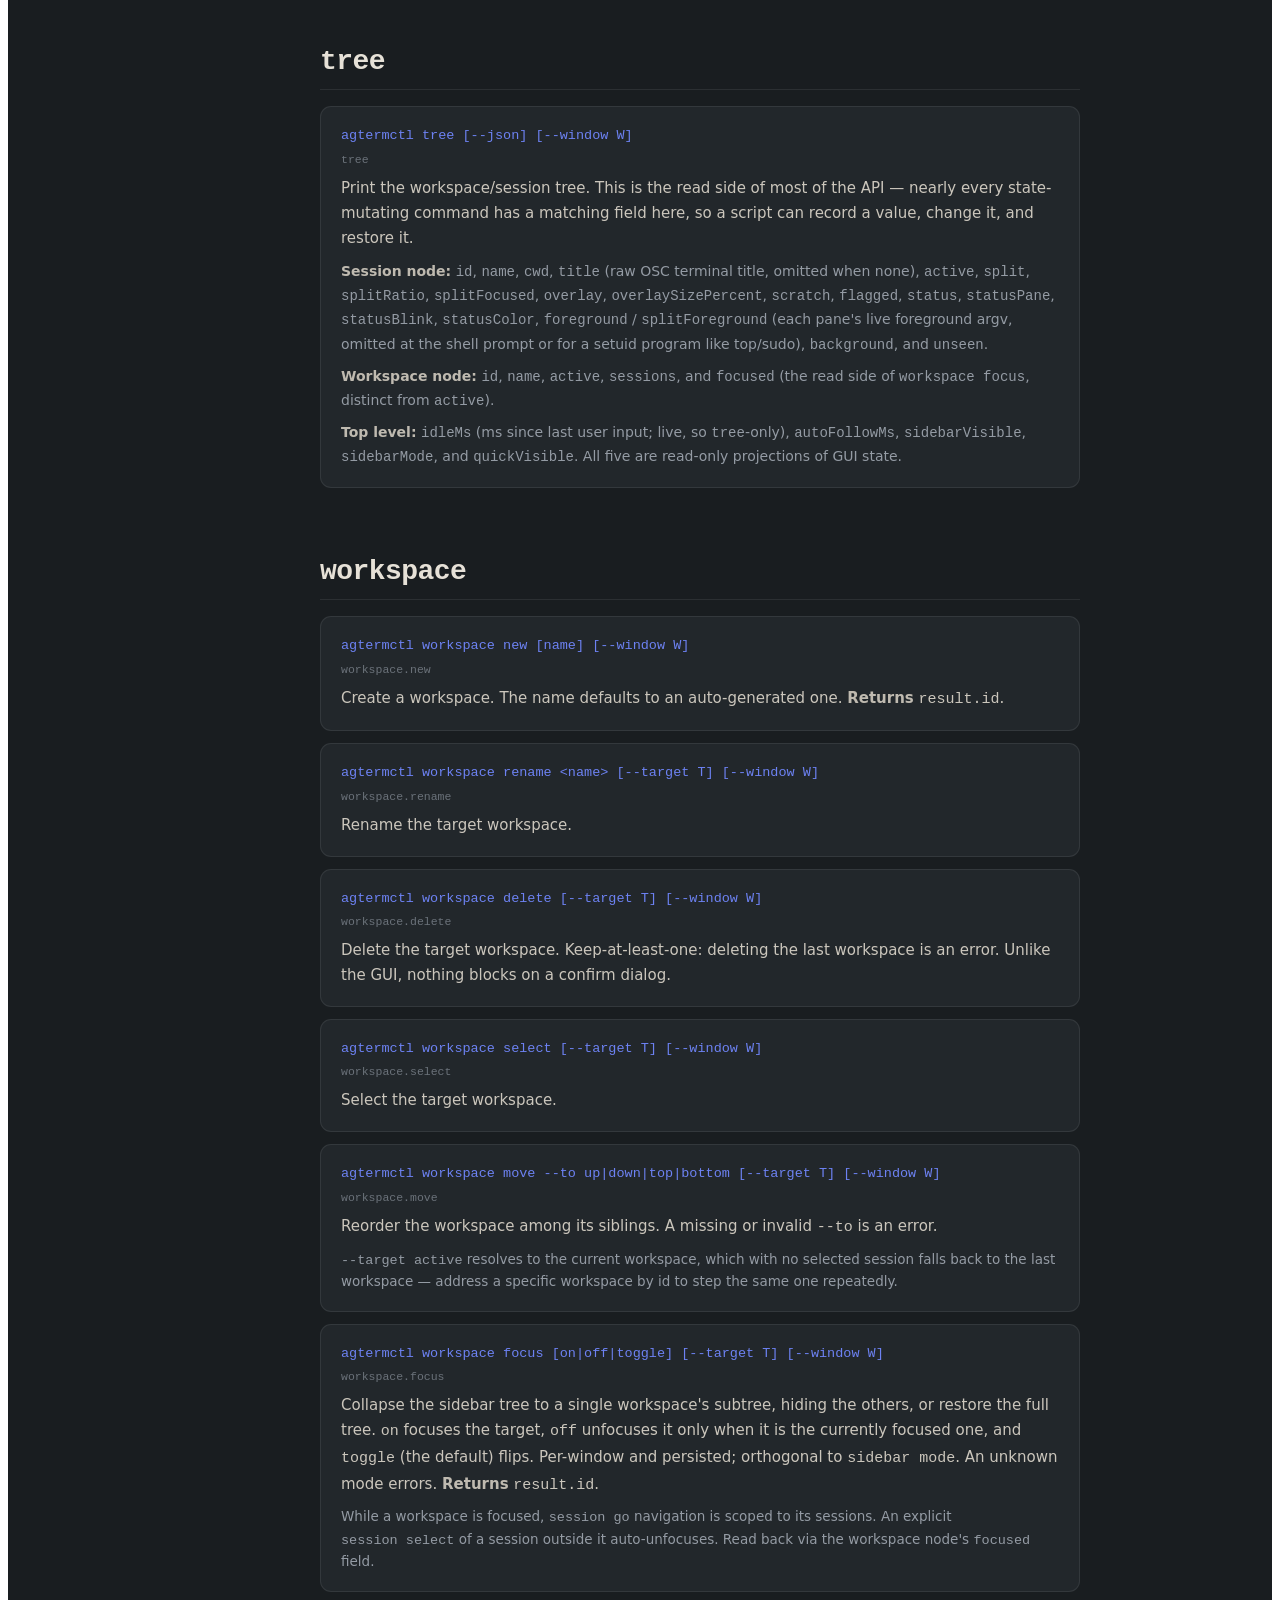
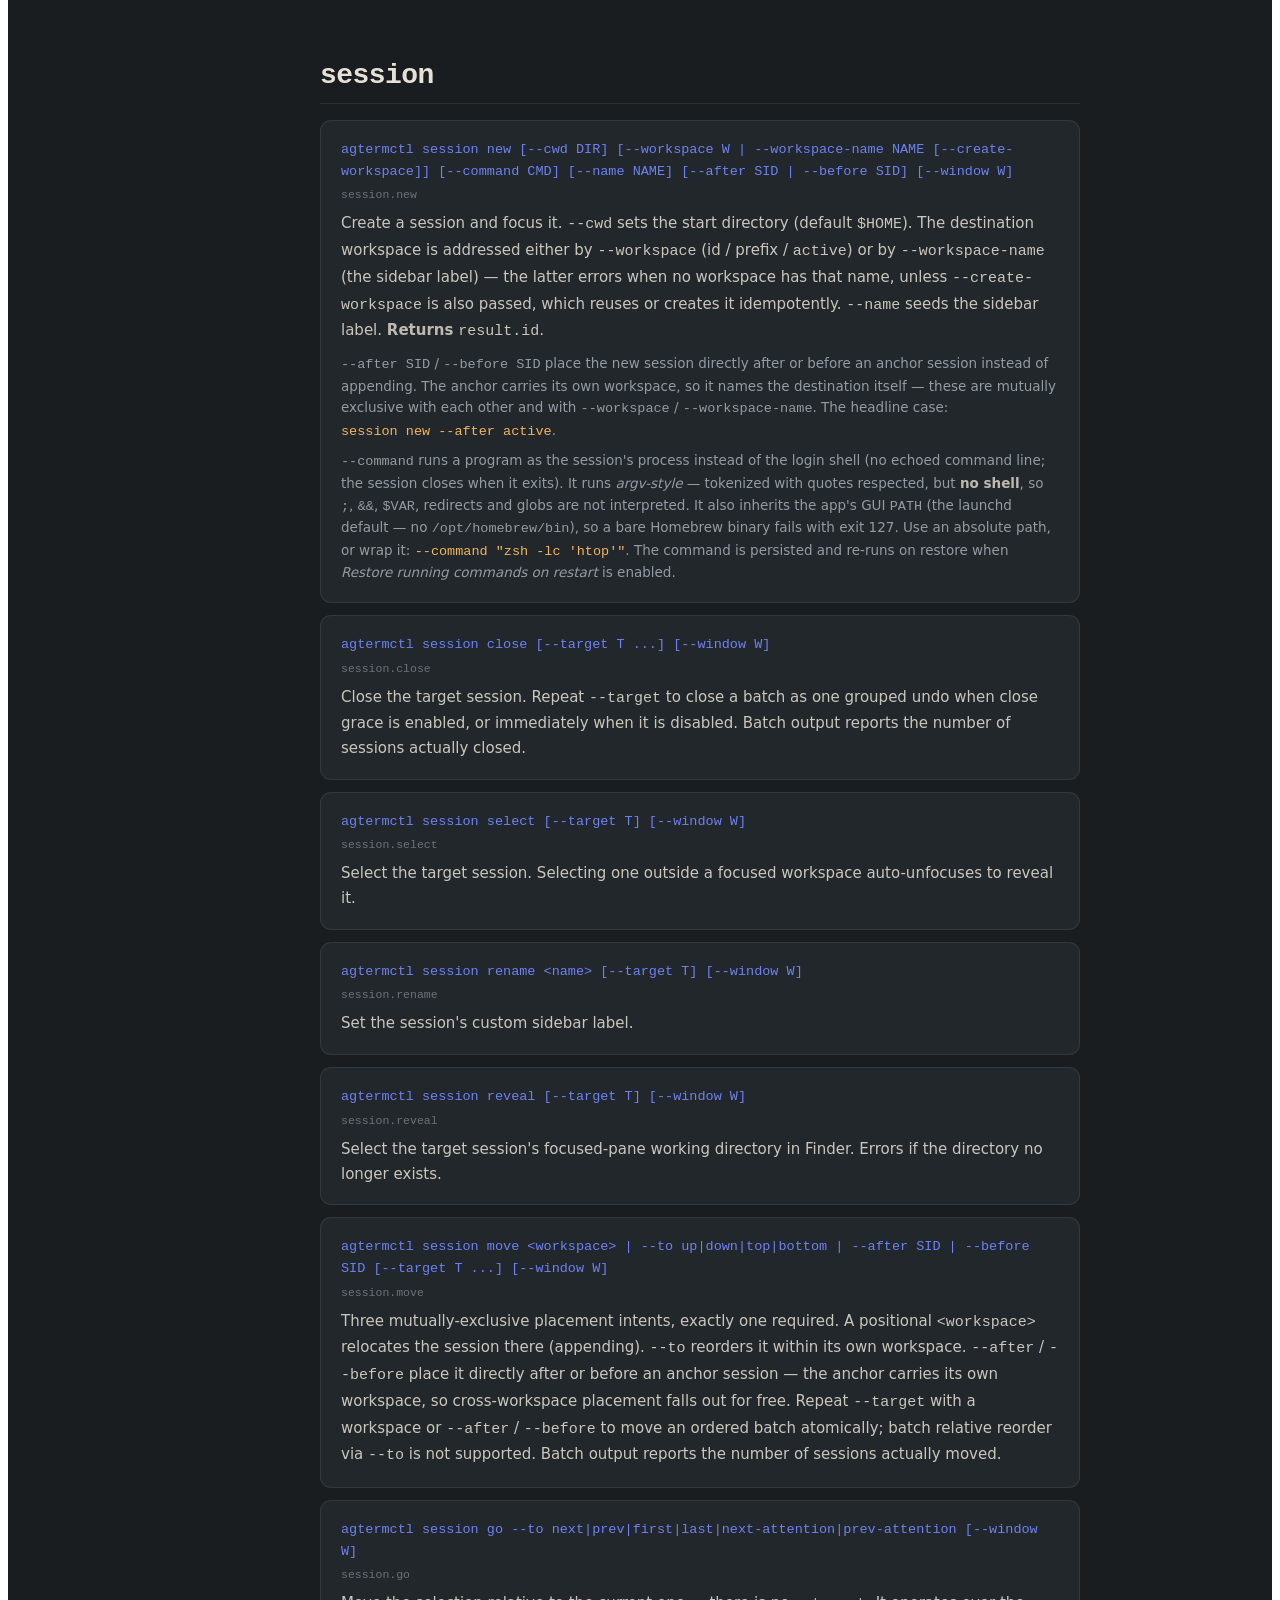
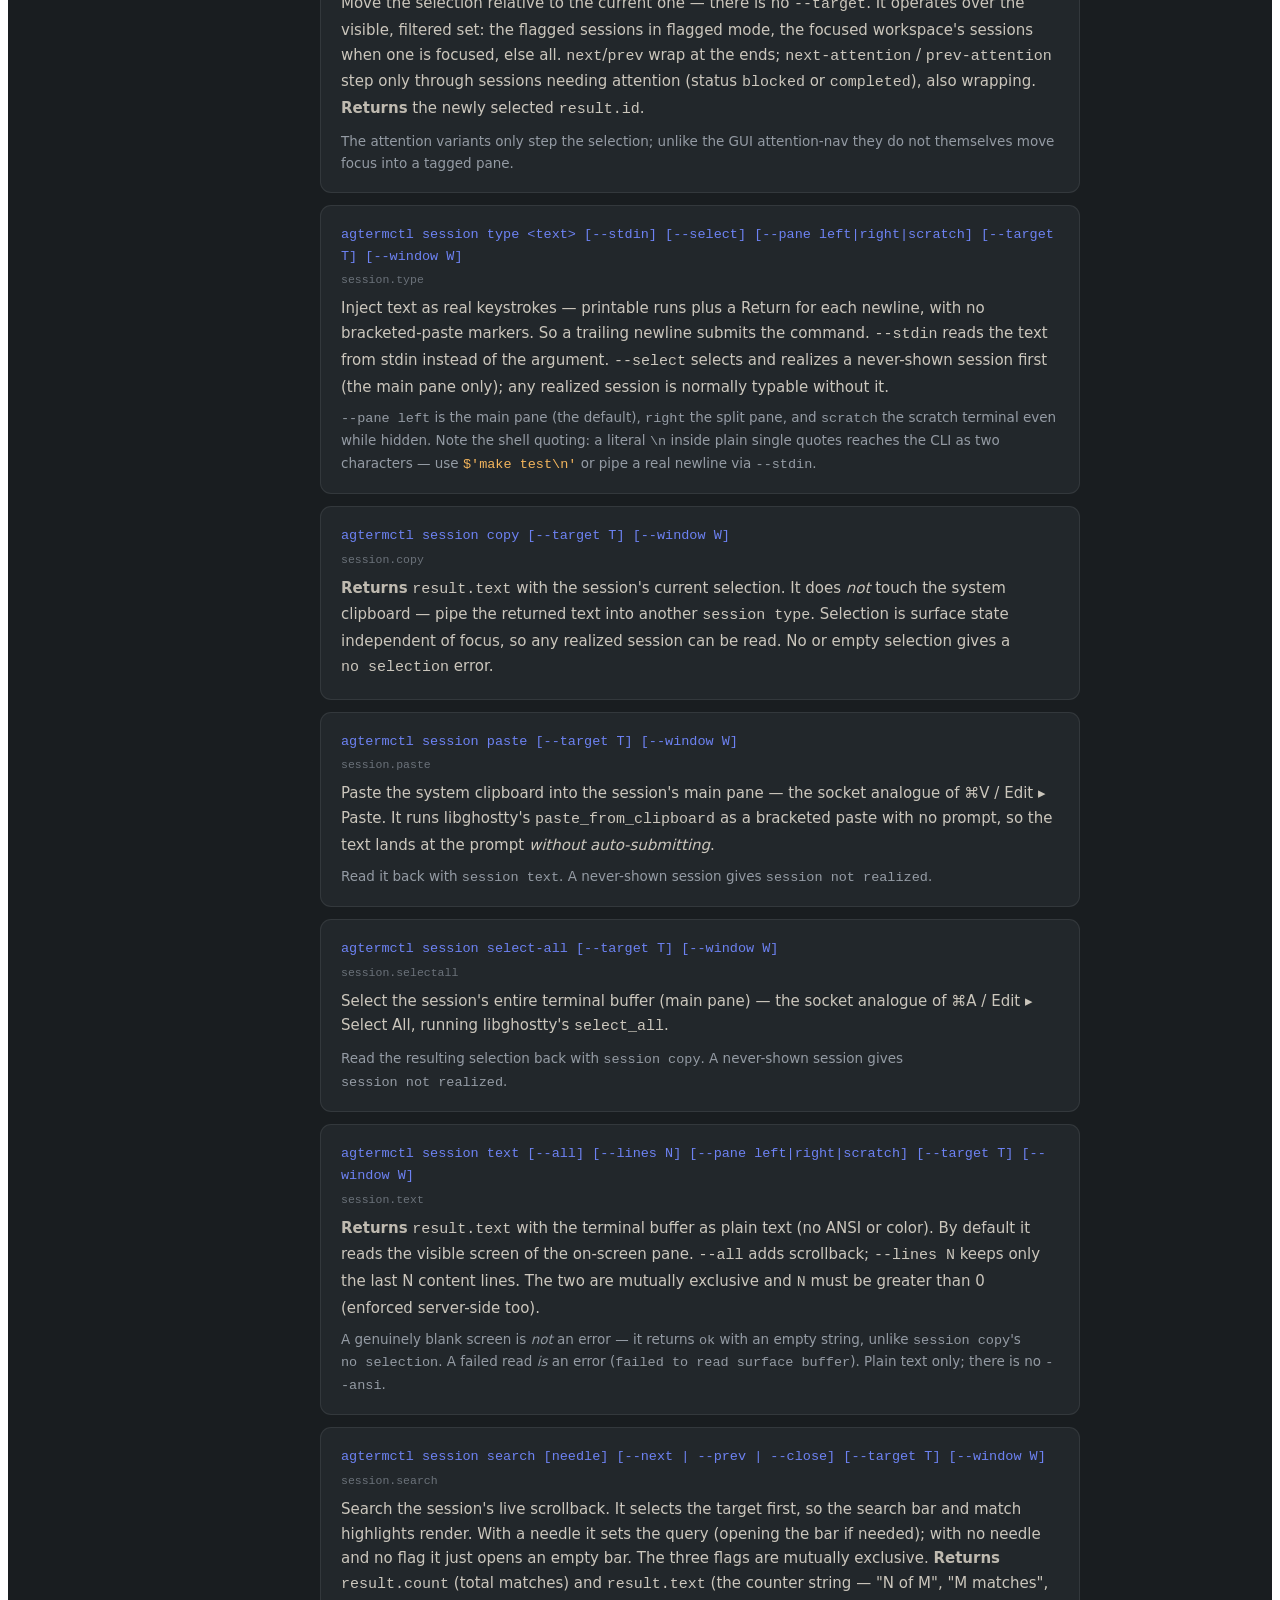
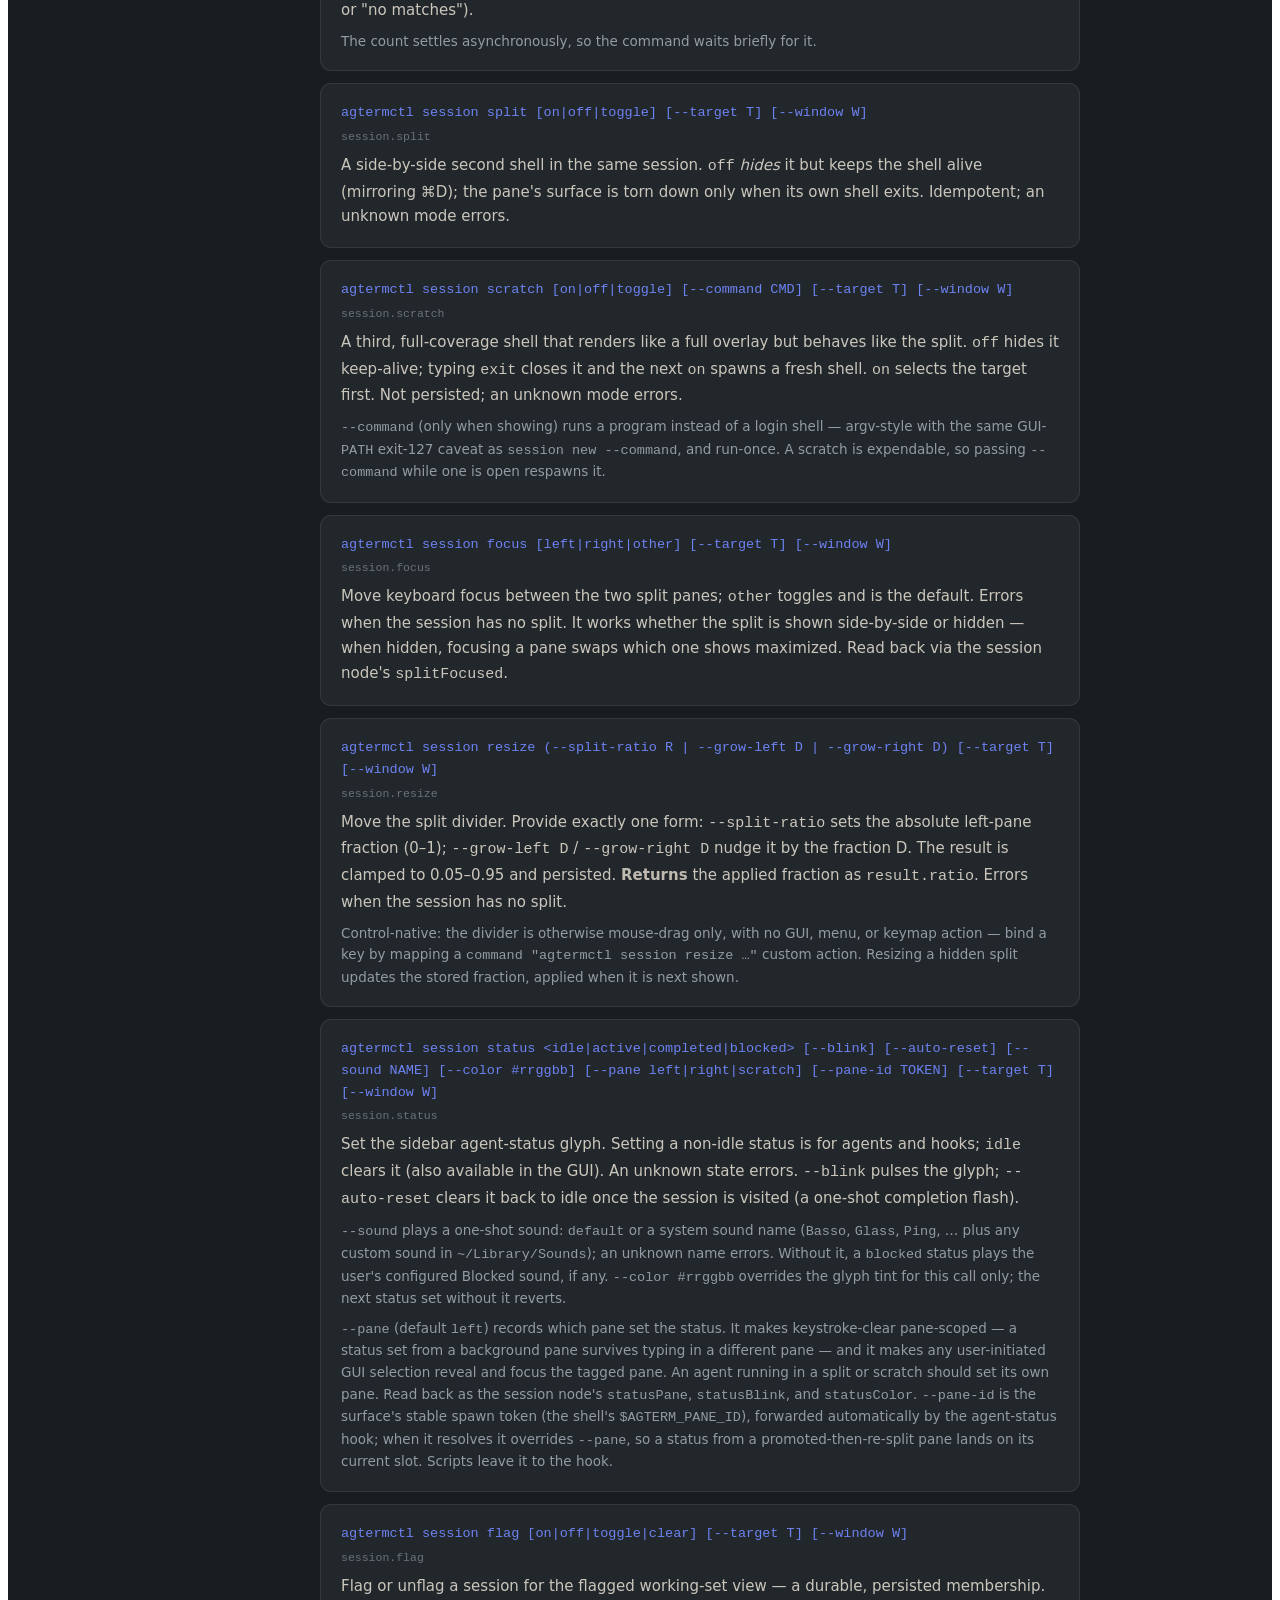
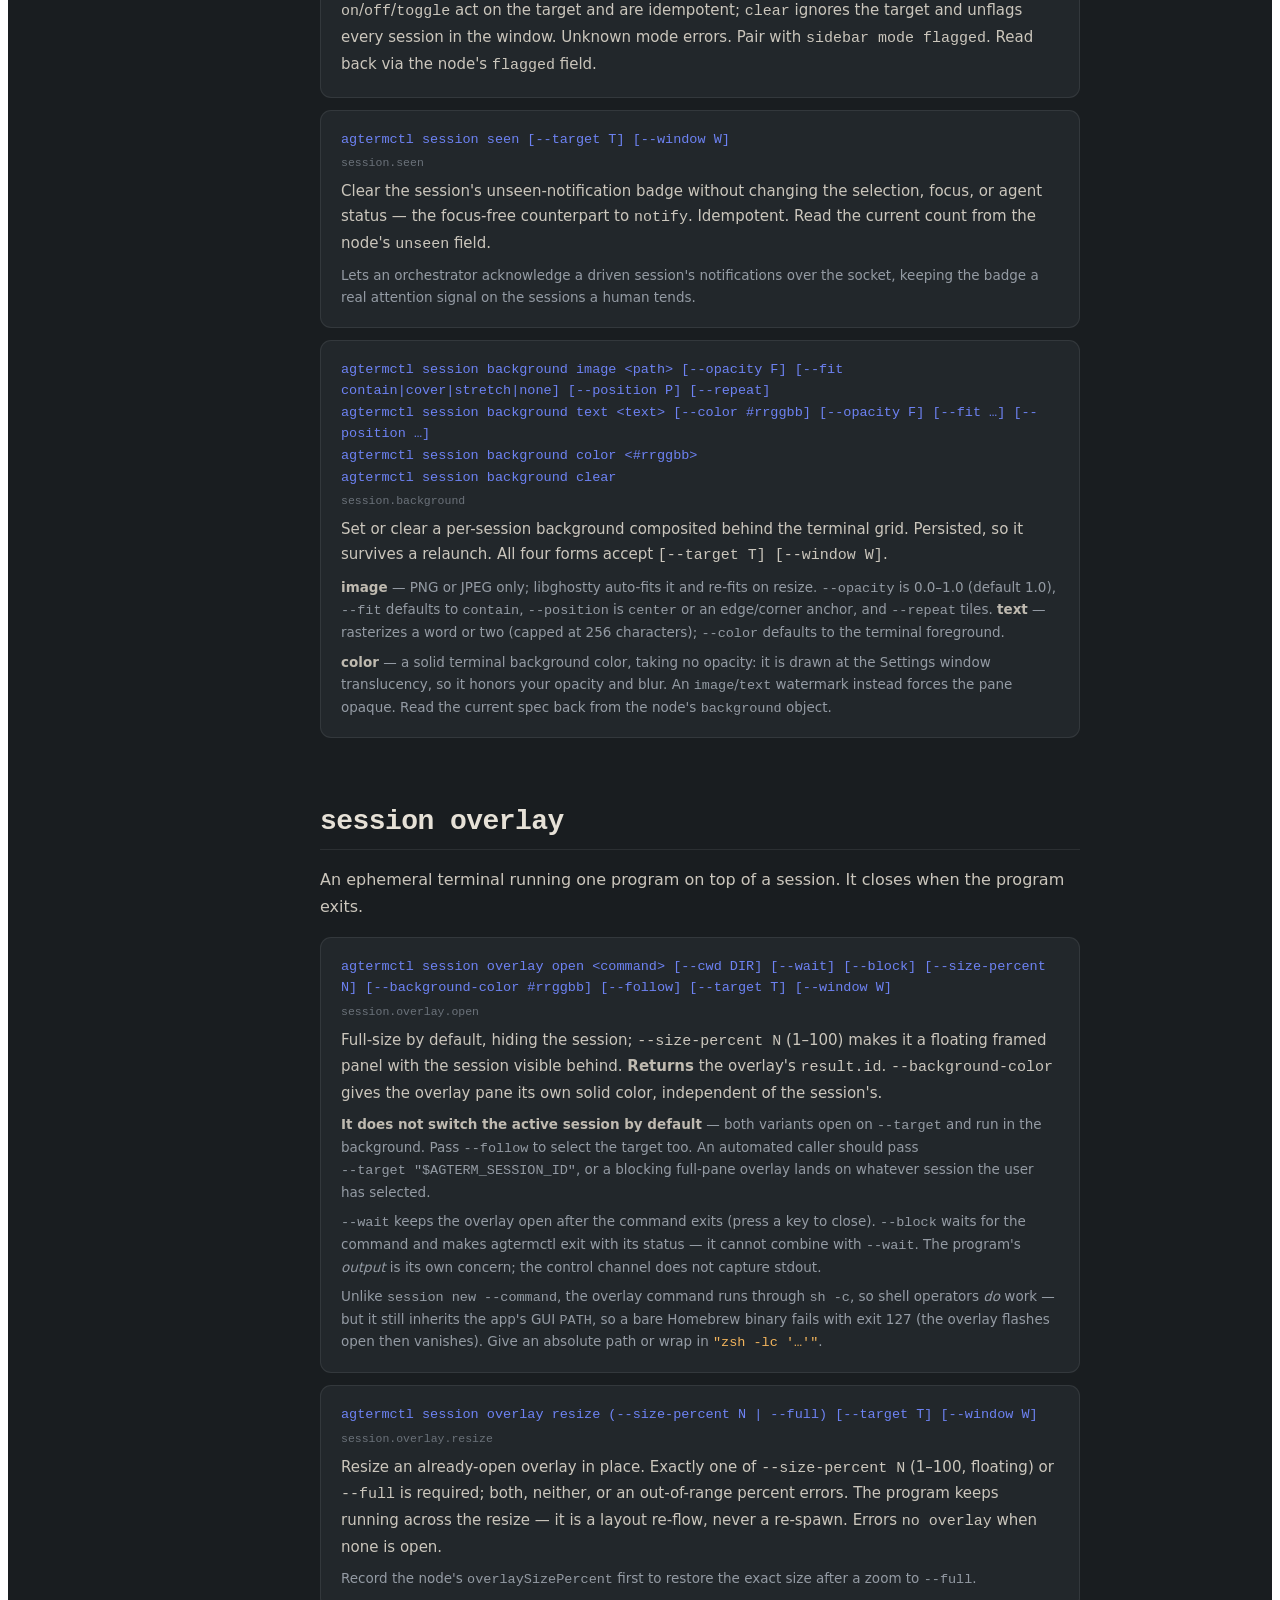
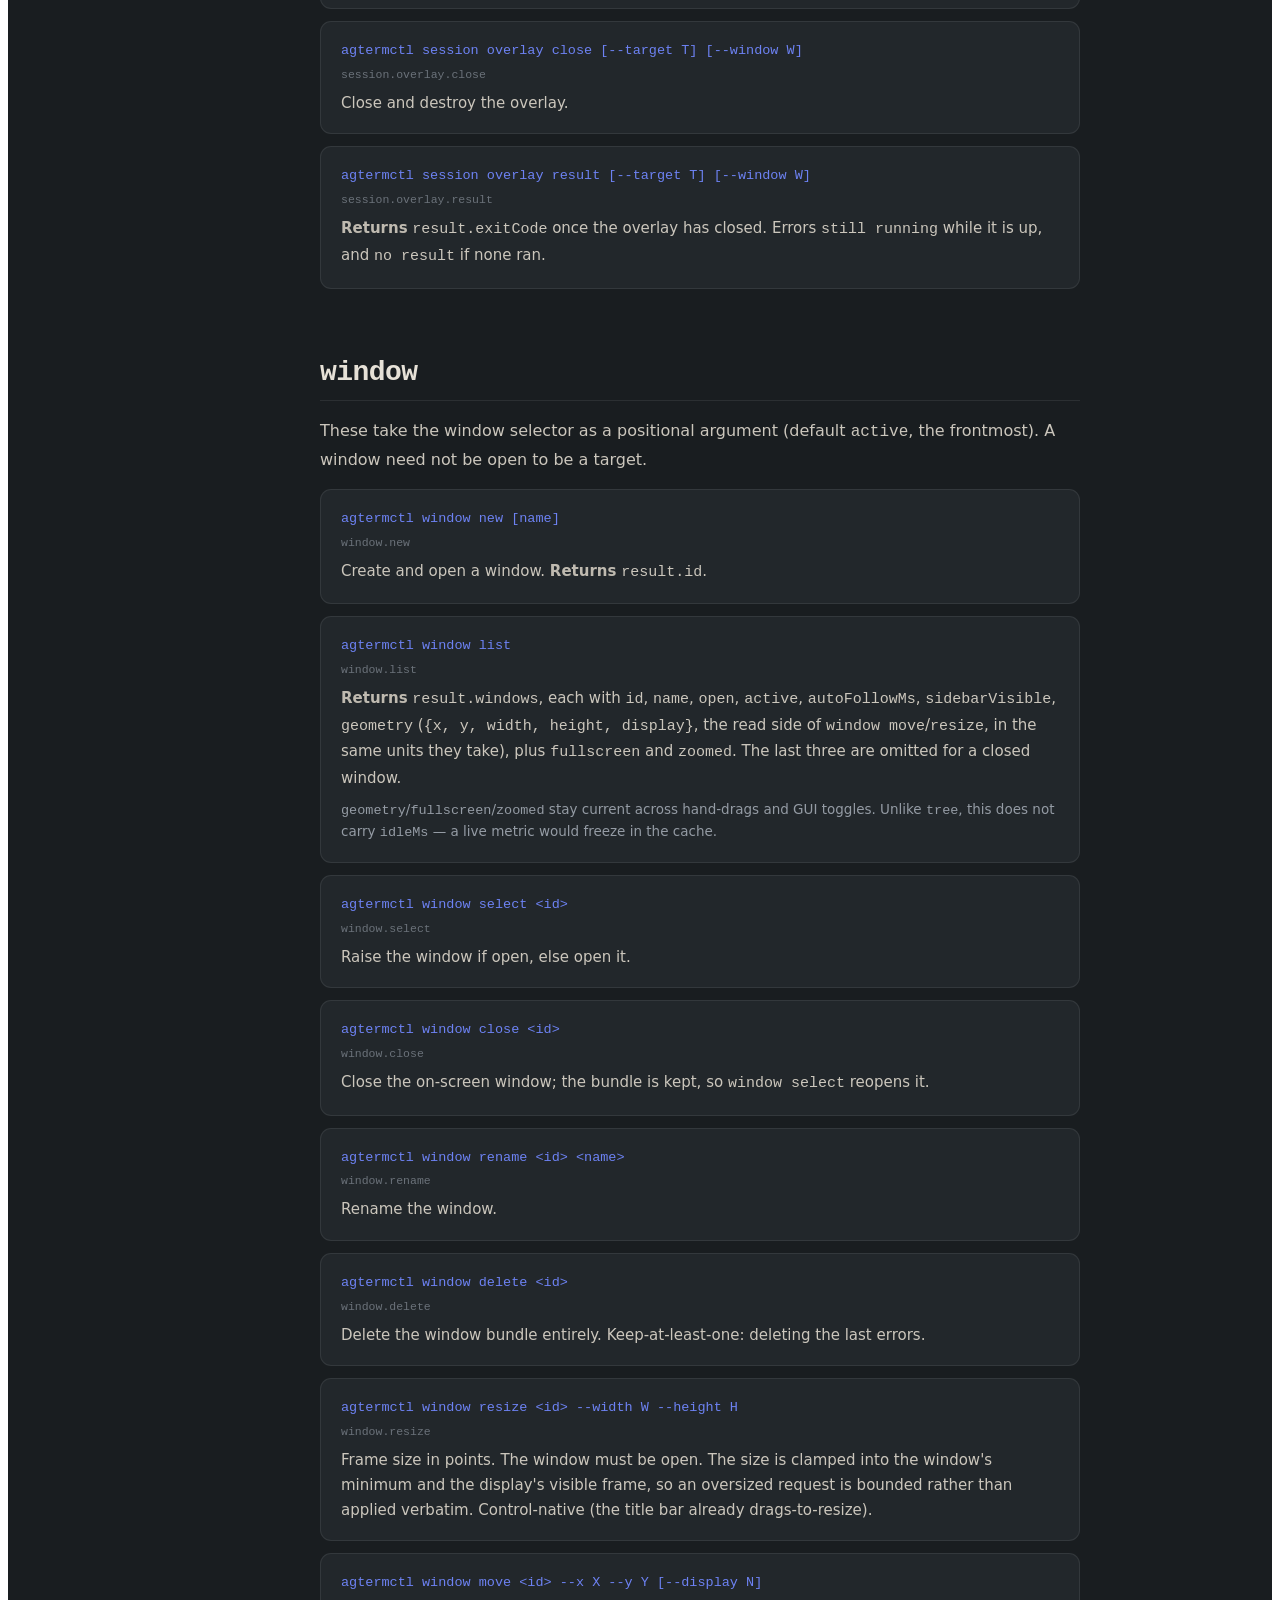
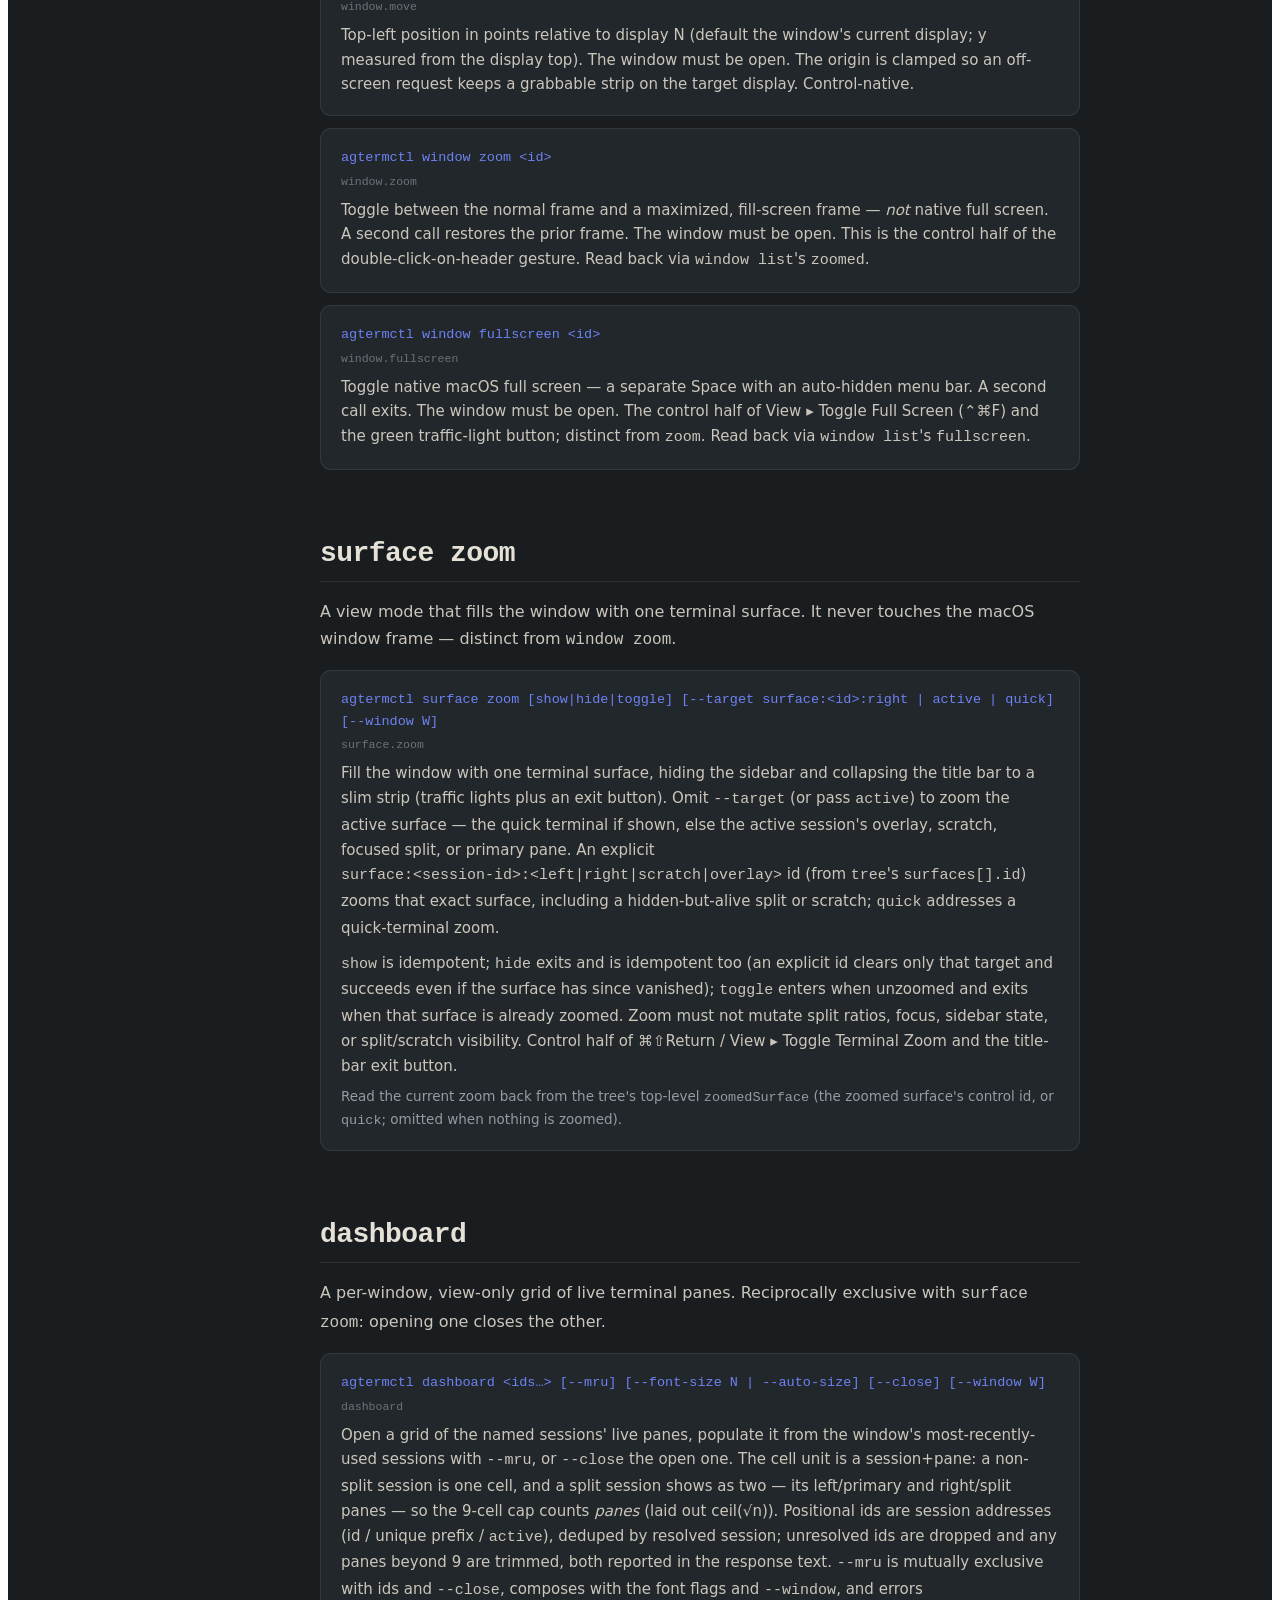
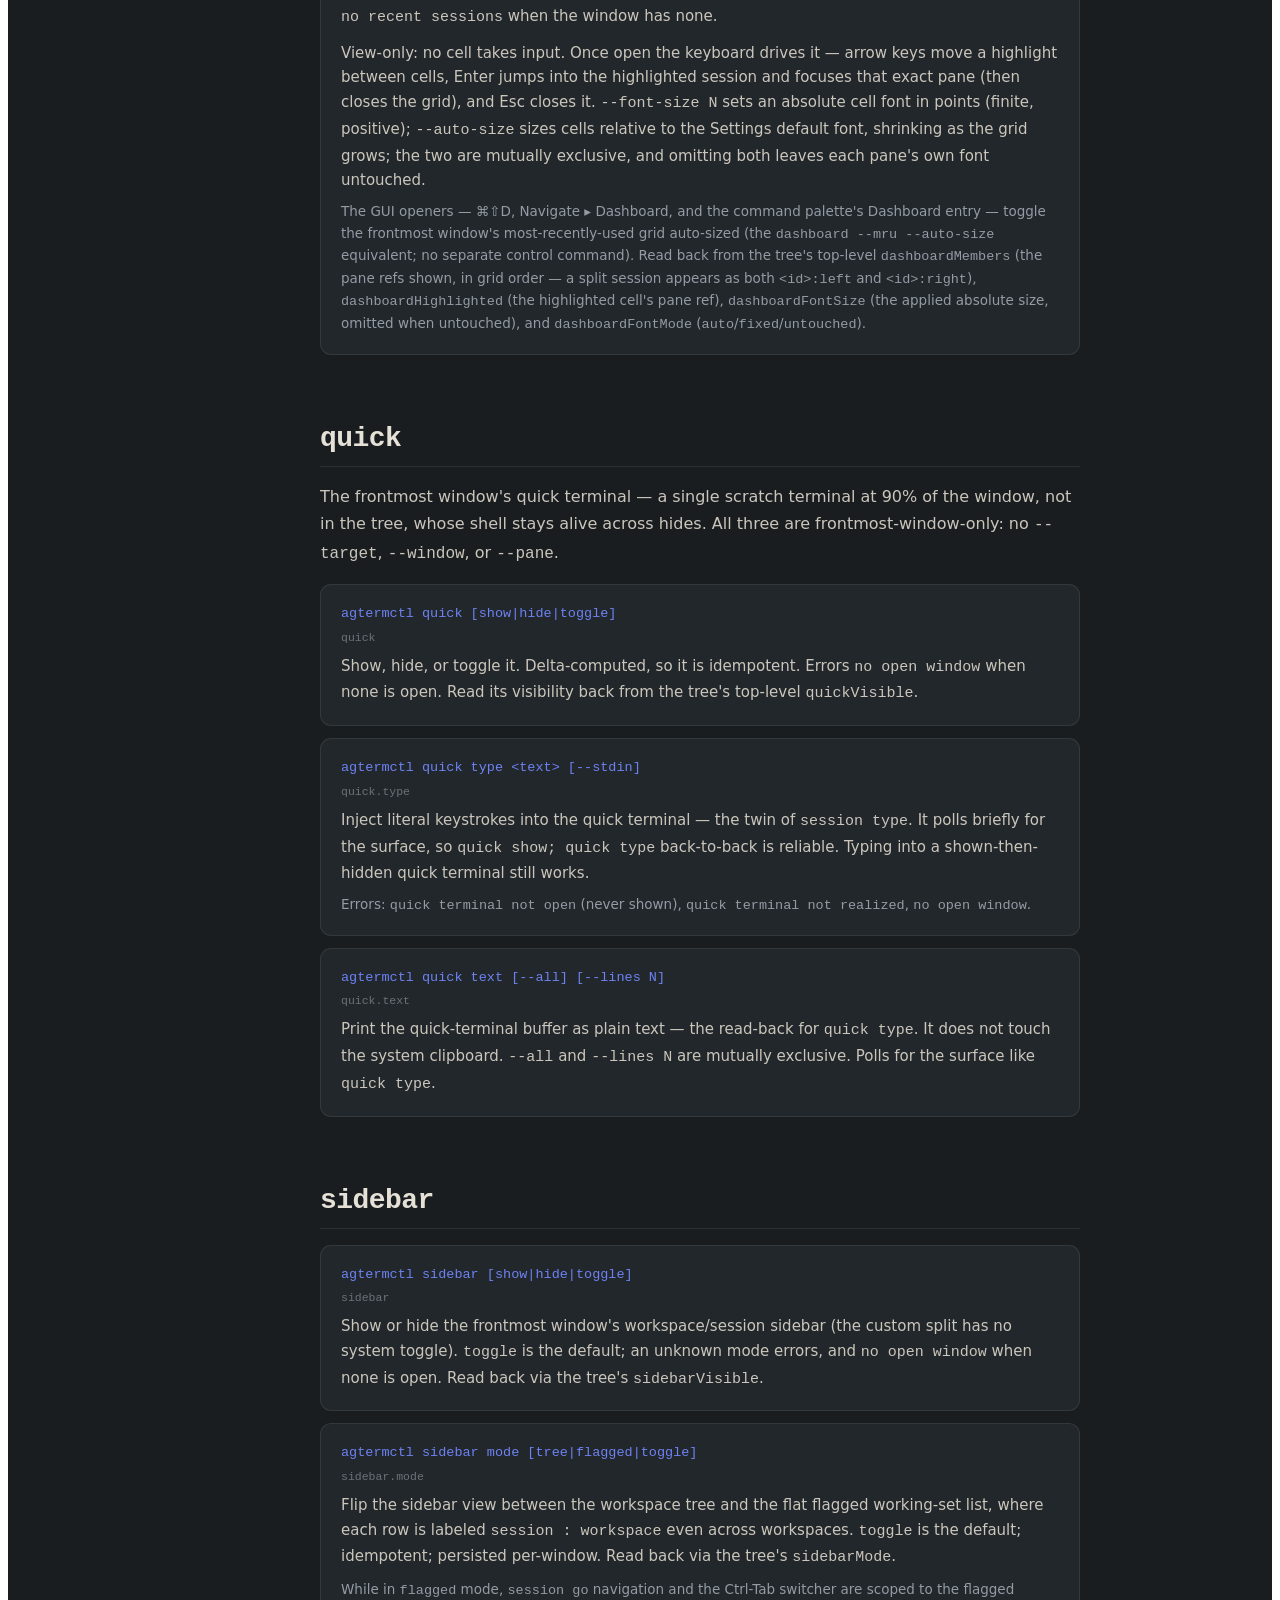
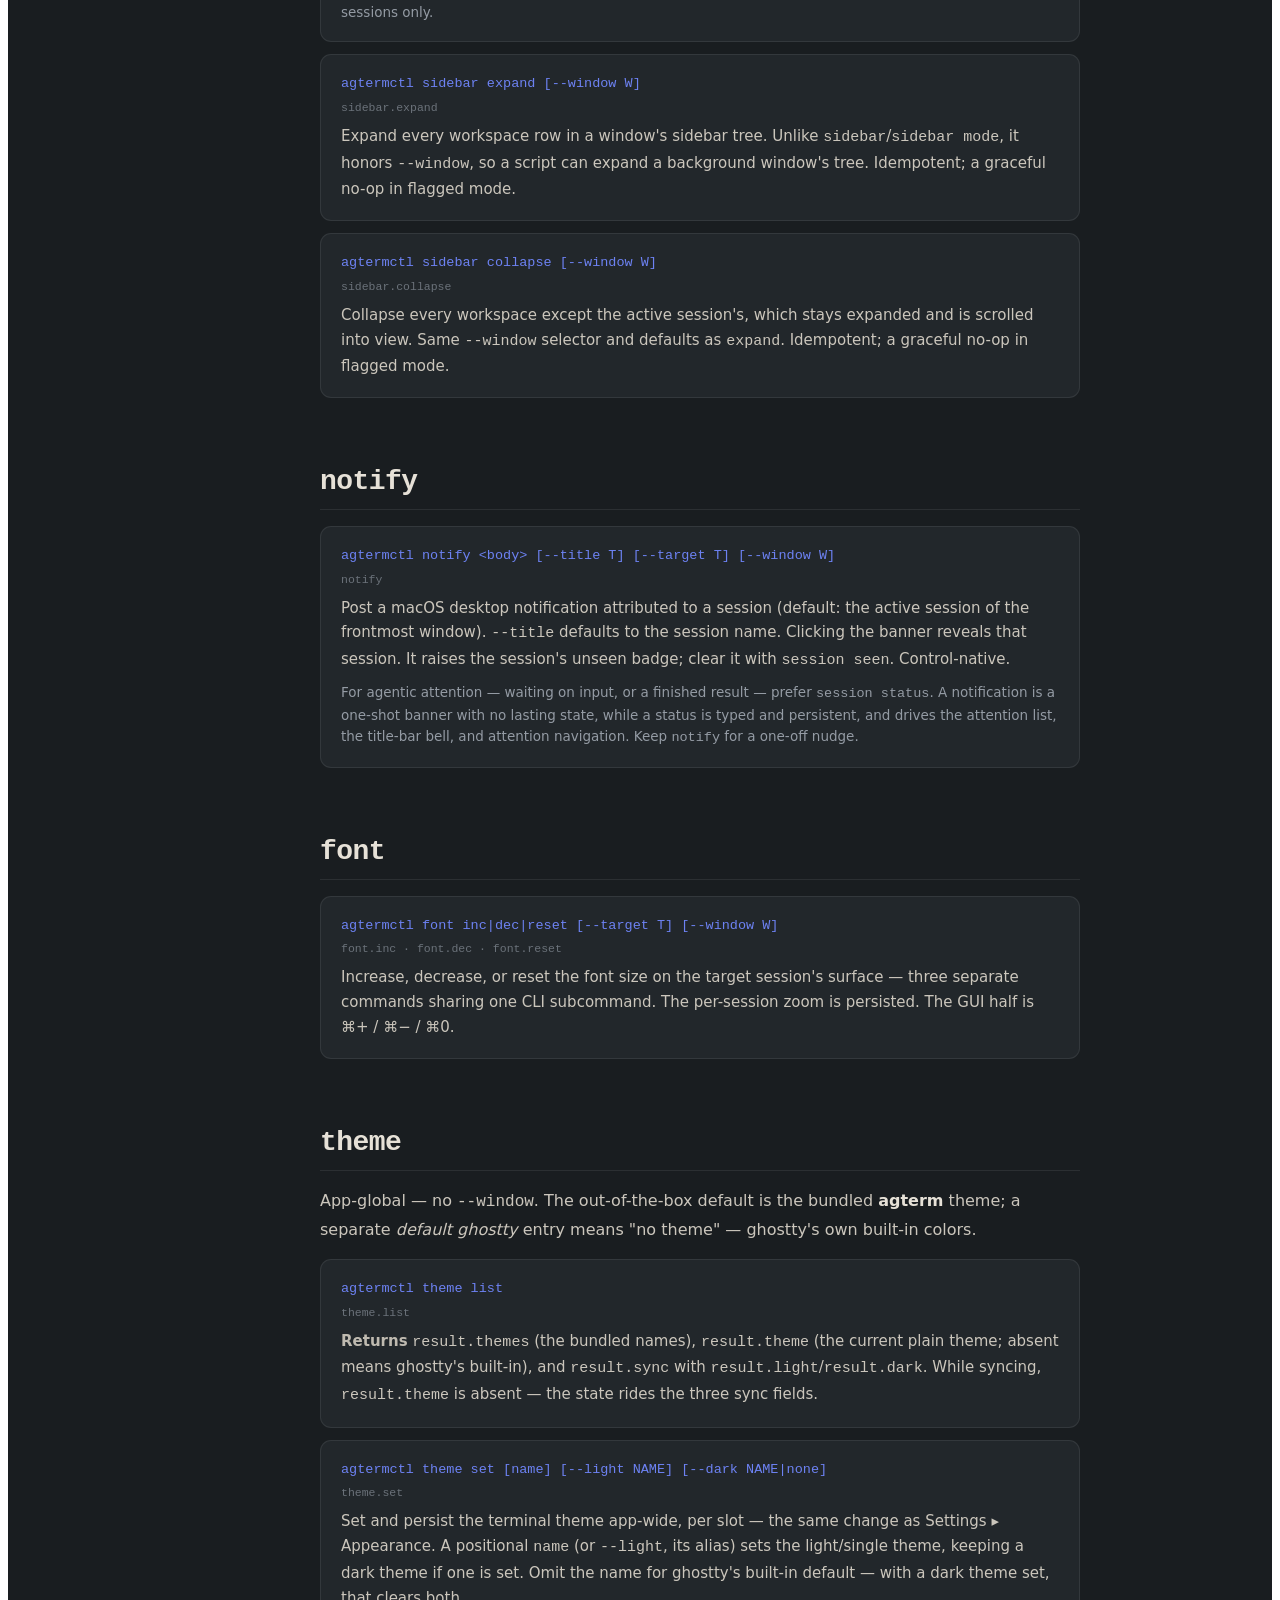
==== commit 5d47b213: "fix: make site navigation responsive on mobile add a mobile dropdown menu, an off-canvas docs conten" ====
--- a/site/commands.html
+++ b/site/commands.html
@@ -64,6 +64,7 @@
         "
       >
         <div
+          class="site-nav-bar"
           style="
             max-width: 1240px;
             margin: 0 auto;
@@ -104,6 +105,7 @@
             >
           </a>
           <div
+            class="site-nav-desktop"
             style="
               display: flex;
               align-items: center;
@@ -128,13 +130,41 @@
               >GitHub ↗</a
             >
           </div>
+          <details class="site-nav-mobile">
+            <summary>menu</summary>
+            <nav aria-label="Mobile navigation" onclick="this.parentElement.open=false">
+              <button
+                type="button"
+                class="doc-drawer-trigger"
+                aria-controls="doc-navigation"
+                onclick="document.getElementById('doc-drawer').checked=true; document.querySelector('#doc-navigation a').focus()"
+              >
+                contents
+              </button>
+              <a href="/">← home</a>
+              <a href="/docs">docs</a>
+              <a href="https://github.com/umputun/agterm">GitHub ↗</a>
+            </nav>
+          </details>
         </div>
       </div>
 
+      <input class="doc-drawer-toggle" type="checkbox" id="doc-drawer" />
+      <button
+        type="button"
+        class="doc-drawer-overlay"
+        aria-label="Close documentation navigation"
+        onclick="document.getElementById('doc-drawer').checked=false; document.querySelector('.site-nav-mobile summary').focus()"
+      ></button>
+
       <!-- ===== LAYOUT ===== -->
-      <div style="max-width: 1240px; margin: 0 auto; display: grid; grid-template-columns: 236px 1fr; gap: 48px; padding: 0 28px">
+      <div
+        class="doc-layout"
+        style="max-width: 1240px; margin: 0 auto; display: grid; grid-template-columns: 236px 1fr; gap: 48px; padding: 0 28px"
+      >
         <!-- SIDEBAR -->
         <aside
+          id="doc-navigation"
           class="doc-scroll"
           style="
             position: sticky;
@@ -146,7 +176,11 @@
             font-family: &quot;JetBrains Mono&quot;, monospace;
           "
         >
-          <nav style="display: flex; flex-direction: column; gap: 4px; font-size: 13.5px">
+          <nav
+            aria-label="Command reference sections"
+            onclick="document.getElementById('doc-drawer').checked=false; document.querySelector('.site-nav-mobile summary').focus()"
+            style="display: flex; flex-direction: column; gap: 4px; font-size: 13.5px"
+          >
             <a href="#overview" style="color: #bfbab0; padding: 7px 12px; border-radius: 7px" class="hv9">Overview</a>
             <a href="#addressing" style="color: #bfbab0; padding: 7px 12px; border-radius: 7px" class="hv9">Addressing</a>
             <div style="height: 16px"></div>
@@ -174,7 +208,7 @@
         </aside>
 
         <!-- CONTENT -->
-        <main style="min-width: 0; padding: 48px 0 120px; max-width: 760px">
+        <main class="doc-content" style="min-width: 0; padding: 48px 0 120px; max-width: 760px">
           <div
             style="
               font-family: &quot;JetBrains Mono&quot;, monospace;
@@ -398,7 +432,7 @@
                 <span style="font-family: &quot;JetBrains Mono&quot;, monospace">statusColor</span>,
                 <span style="font-family: &quot;JetBrains Mono&quot;, monospace">foreground</span> /
                 <span style="font-family: &quot;JetBrains Mono&quot;, monospace">splitForeground</span> (each pane's live foreground
-                argv, omitted at the shell prompt),
+                argv, omitted at the shell prompt or for a setuid program like top/sudo),
                 <span style="font-family: &quot;JetBrains Mono&quot;, monospace">background</span>, and
                 <span style="font-family: &quot;JetBrains Mono&quot;, monospace">unseen</span>.
               </p>
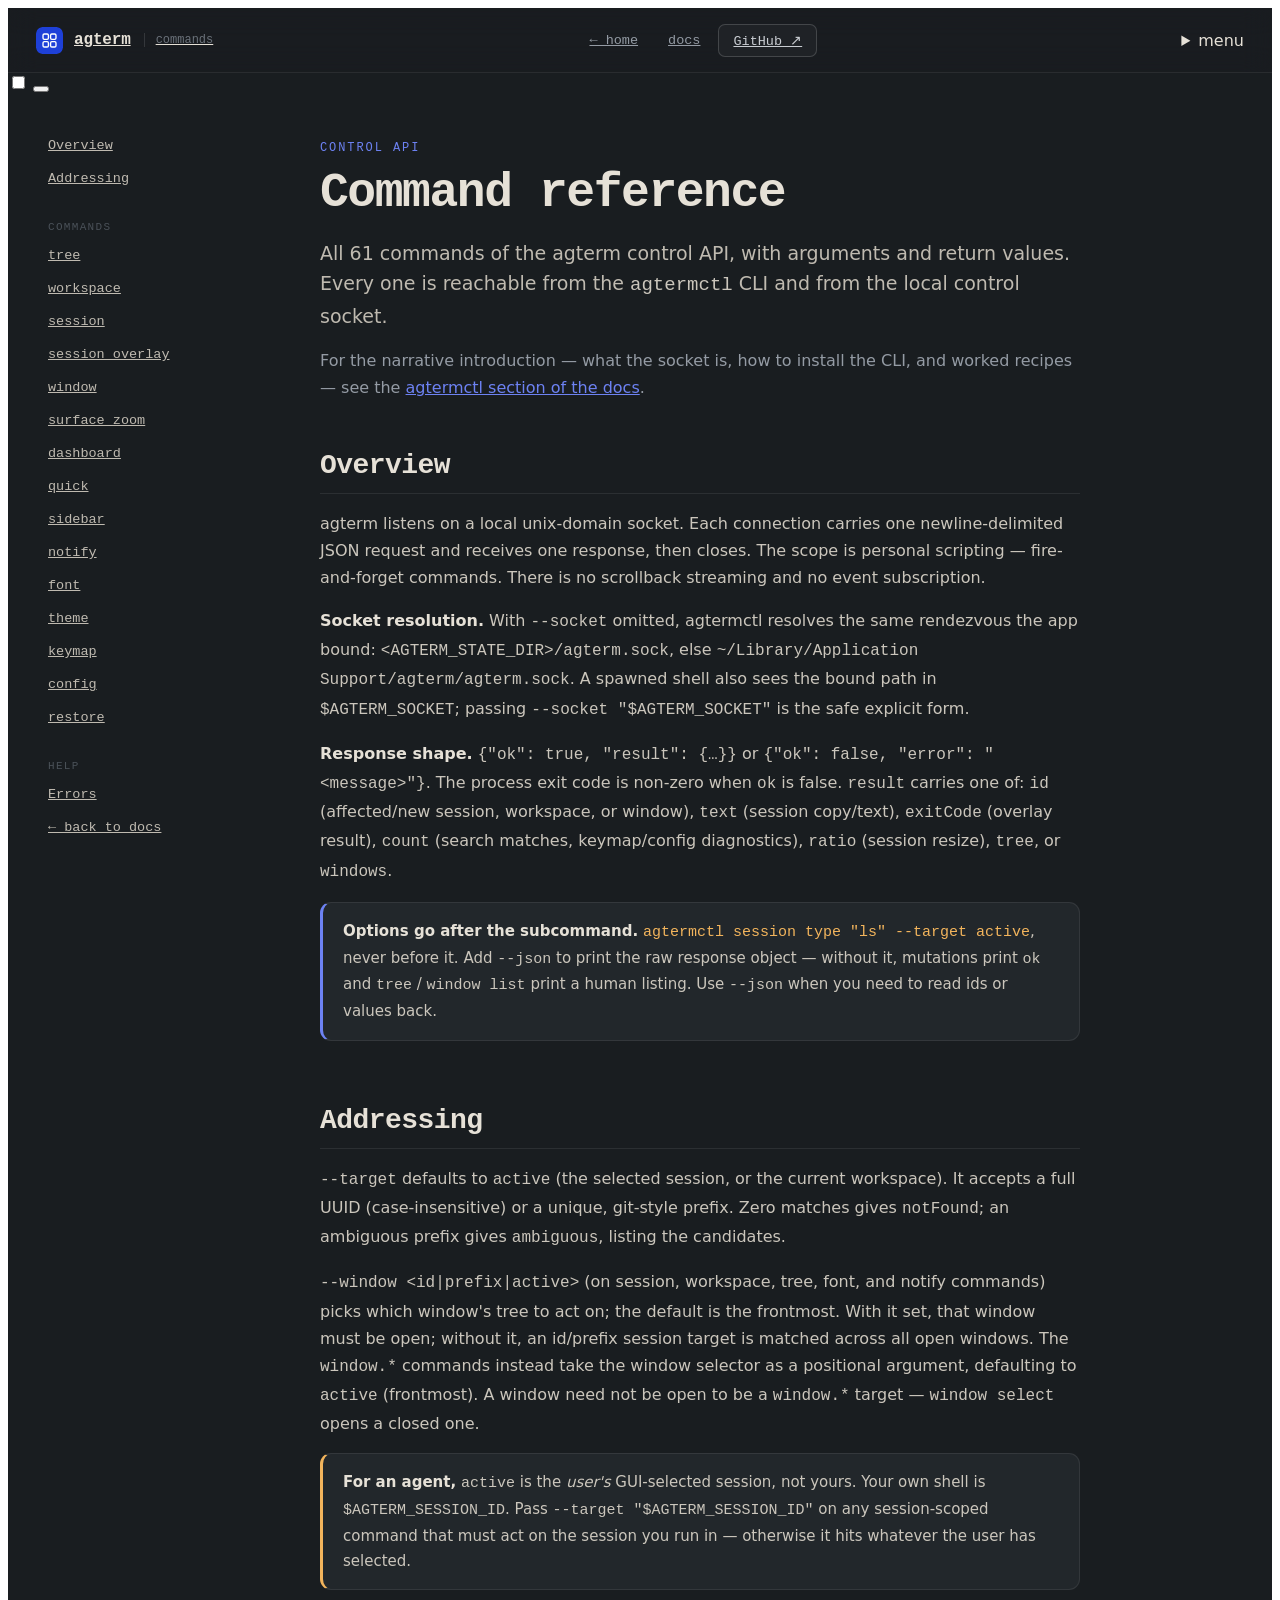
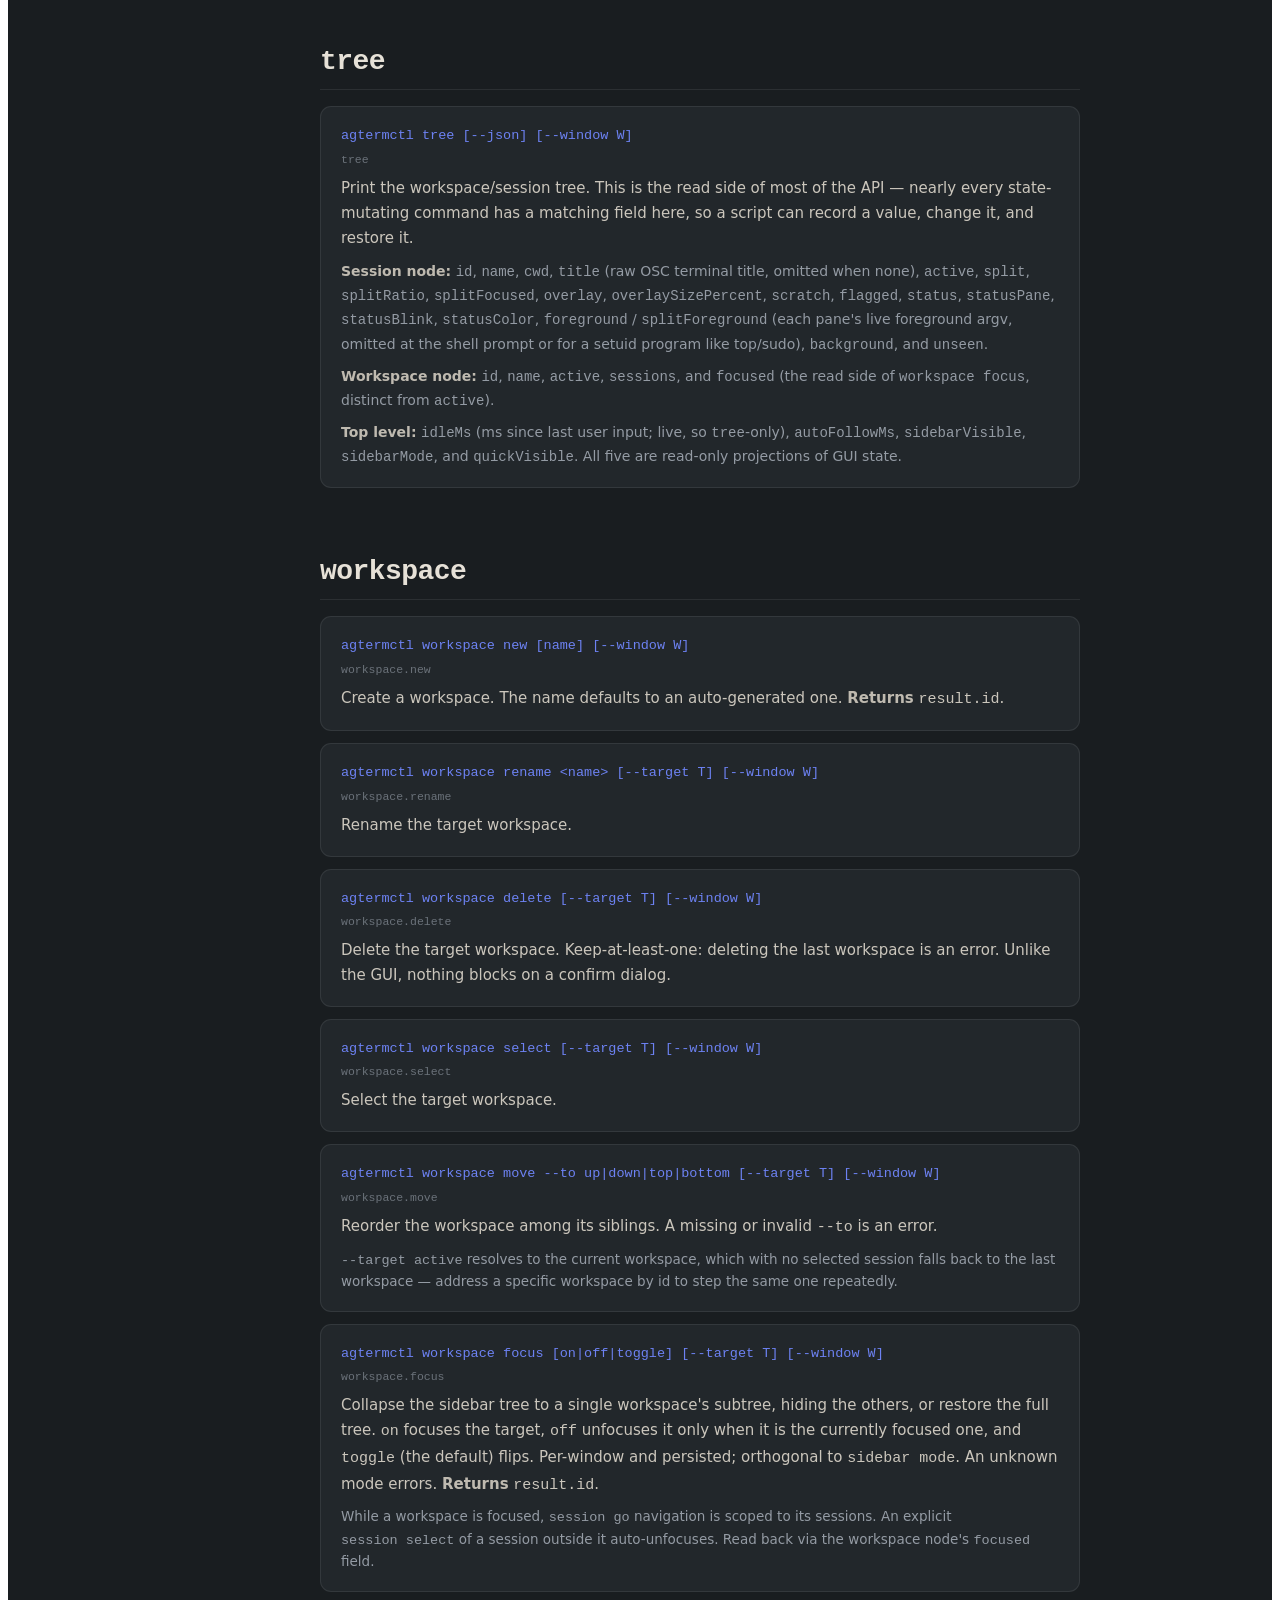
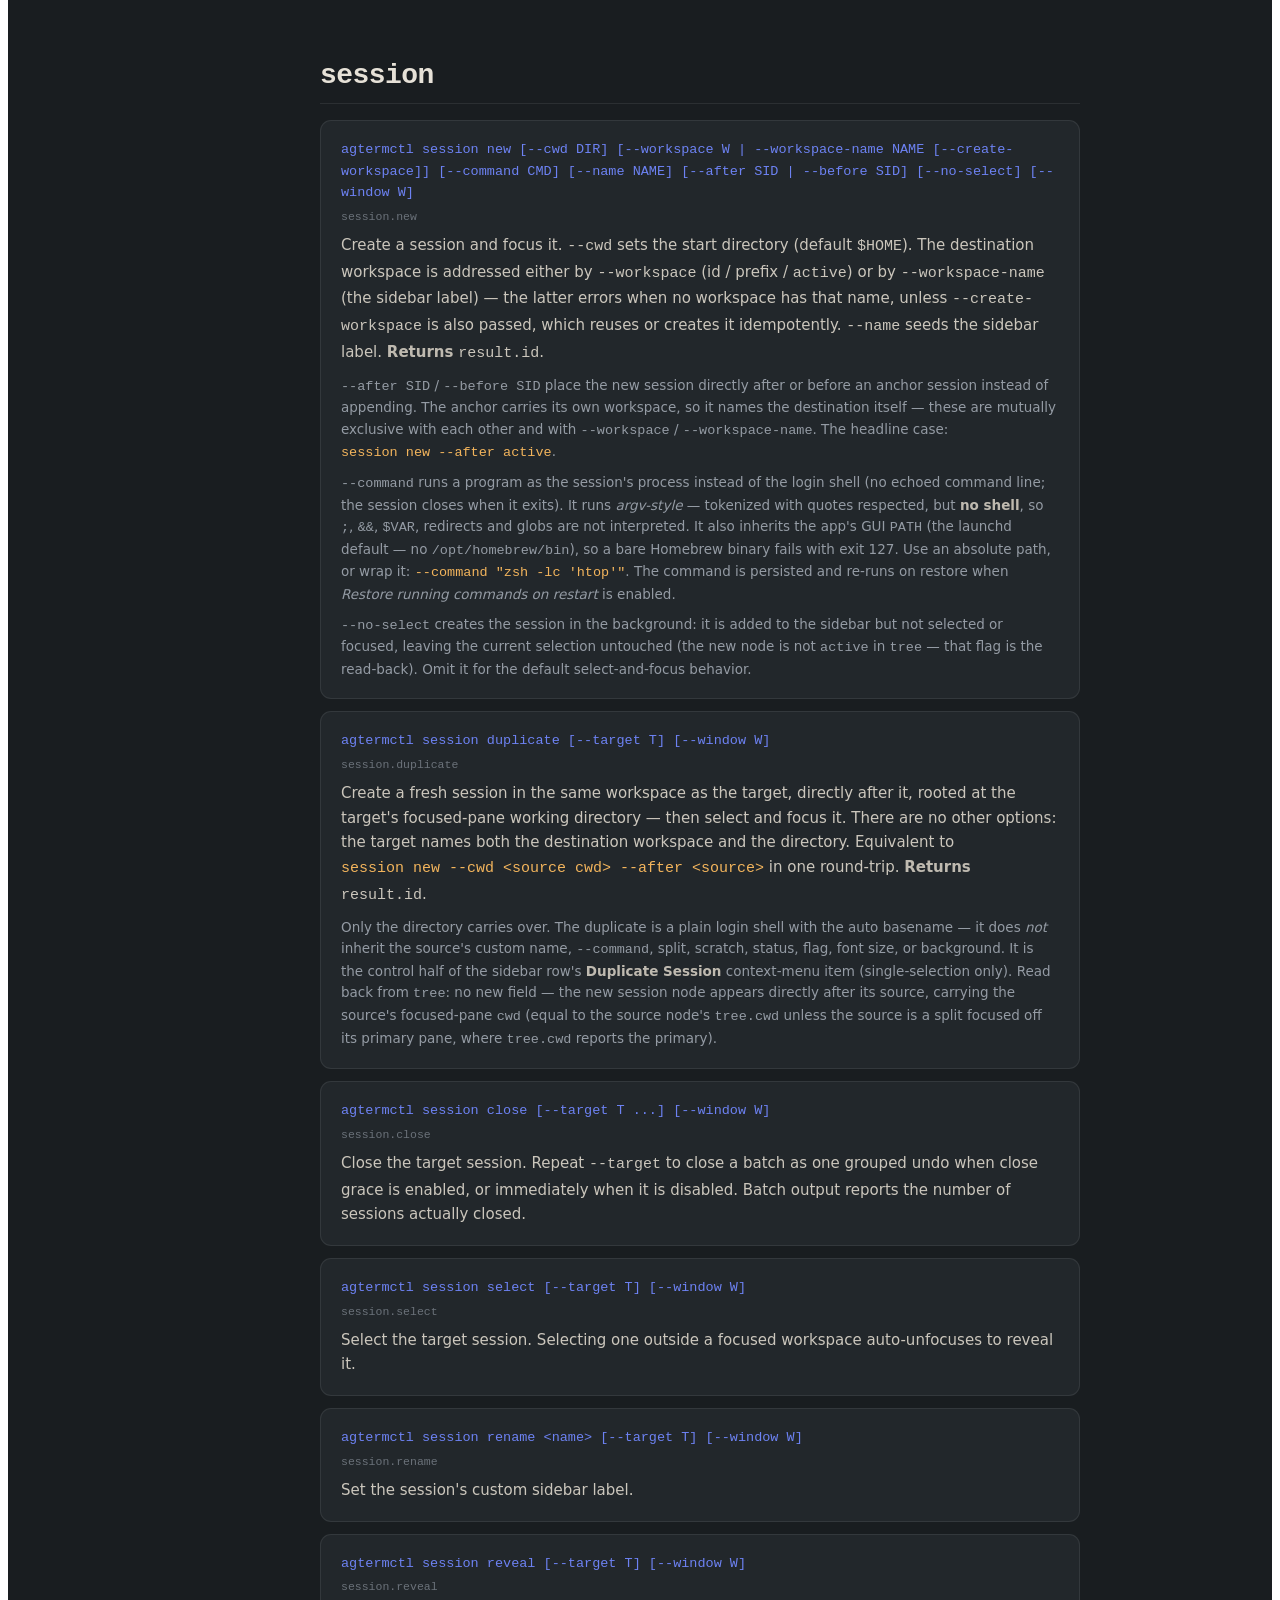
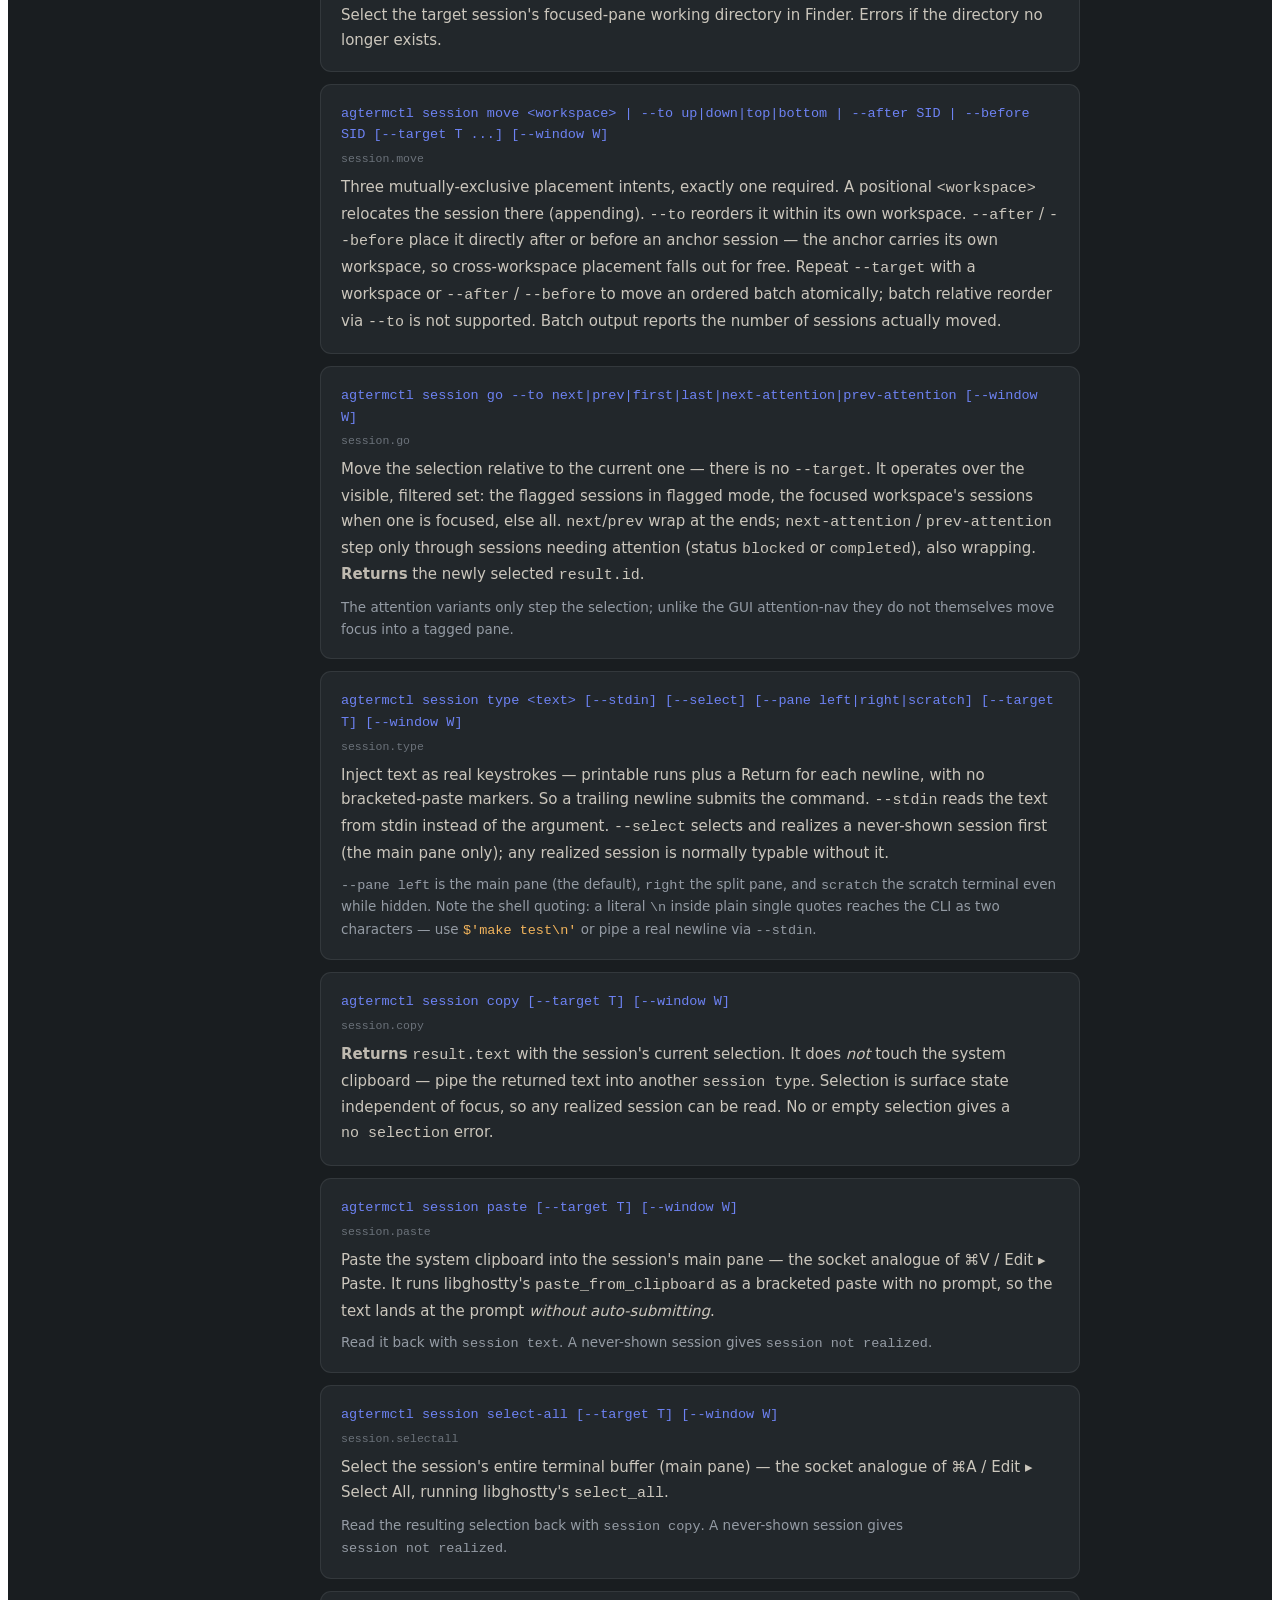
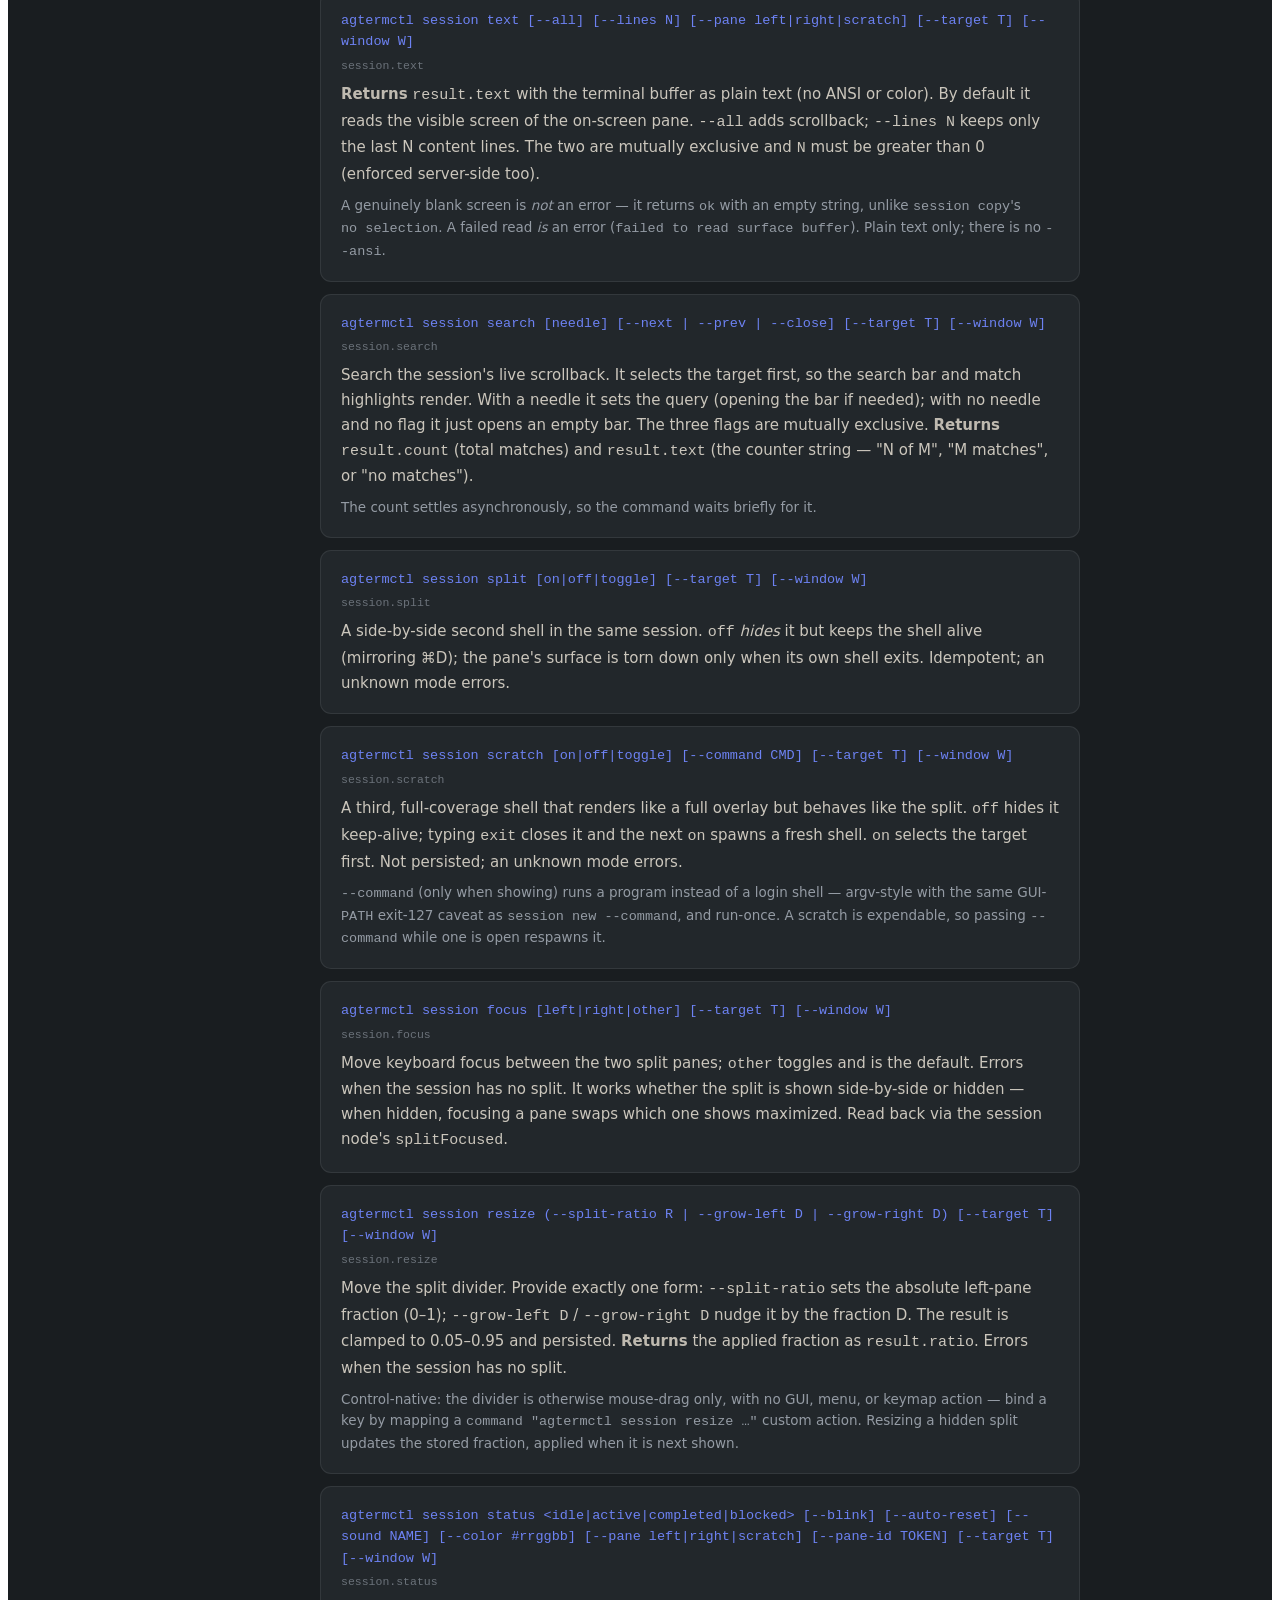
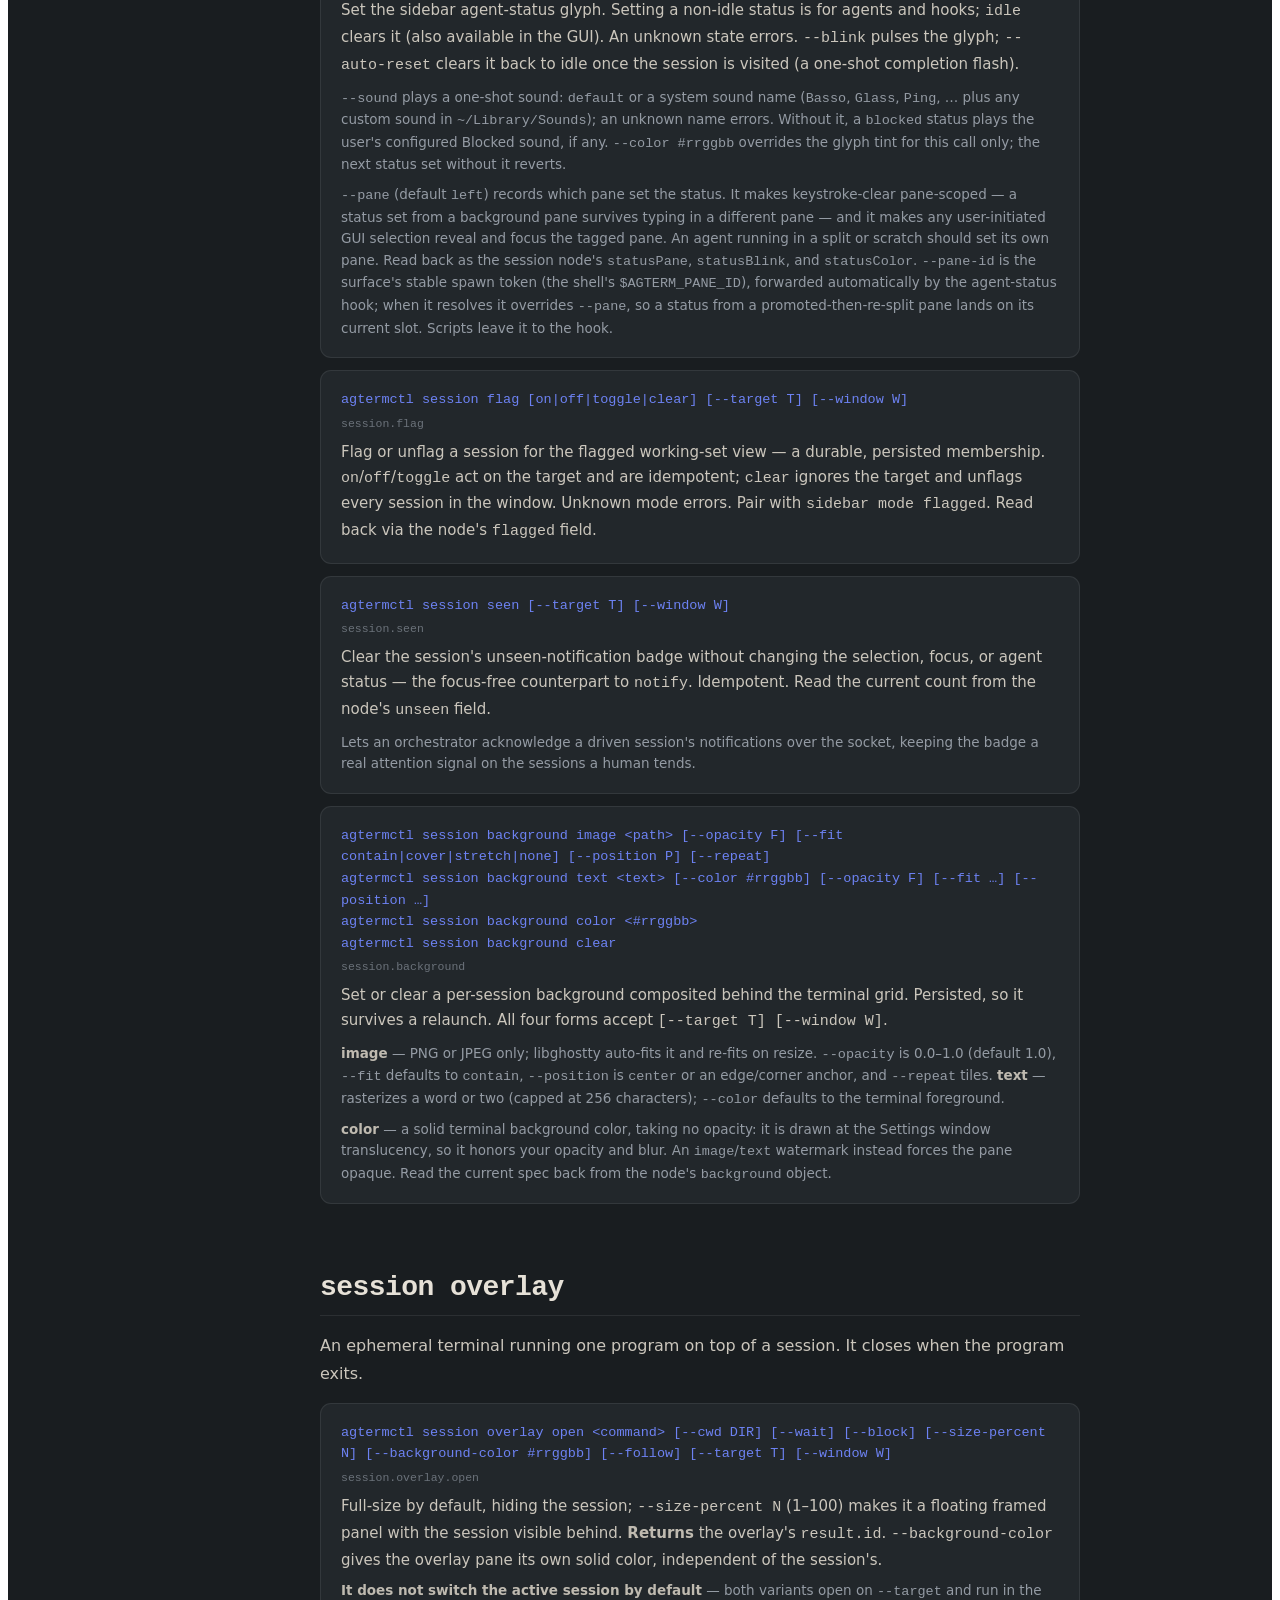
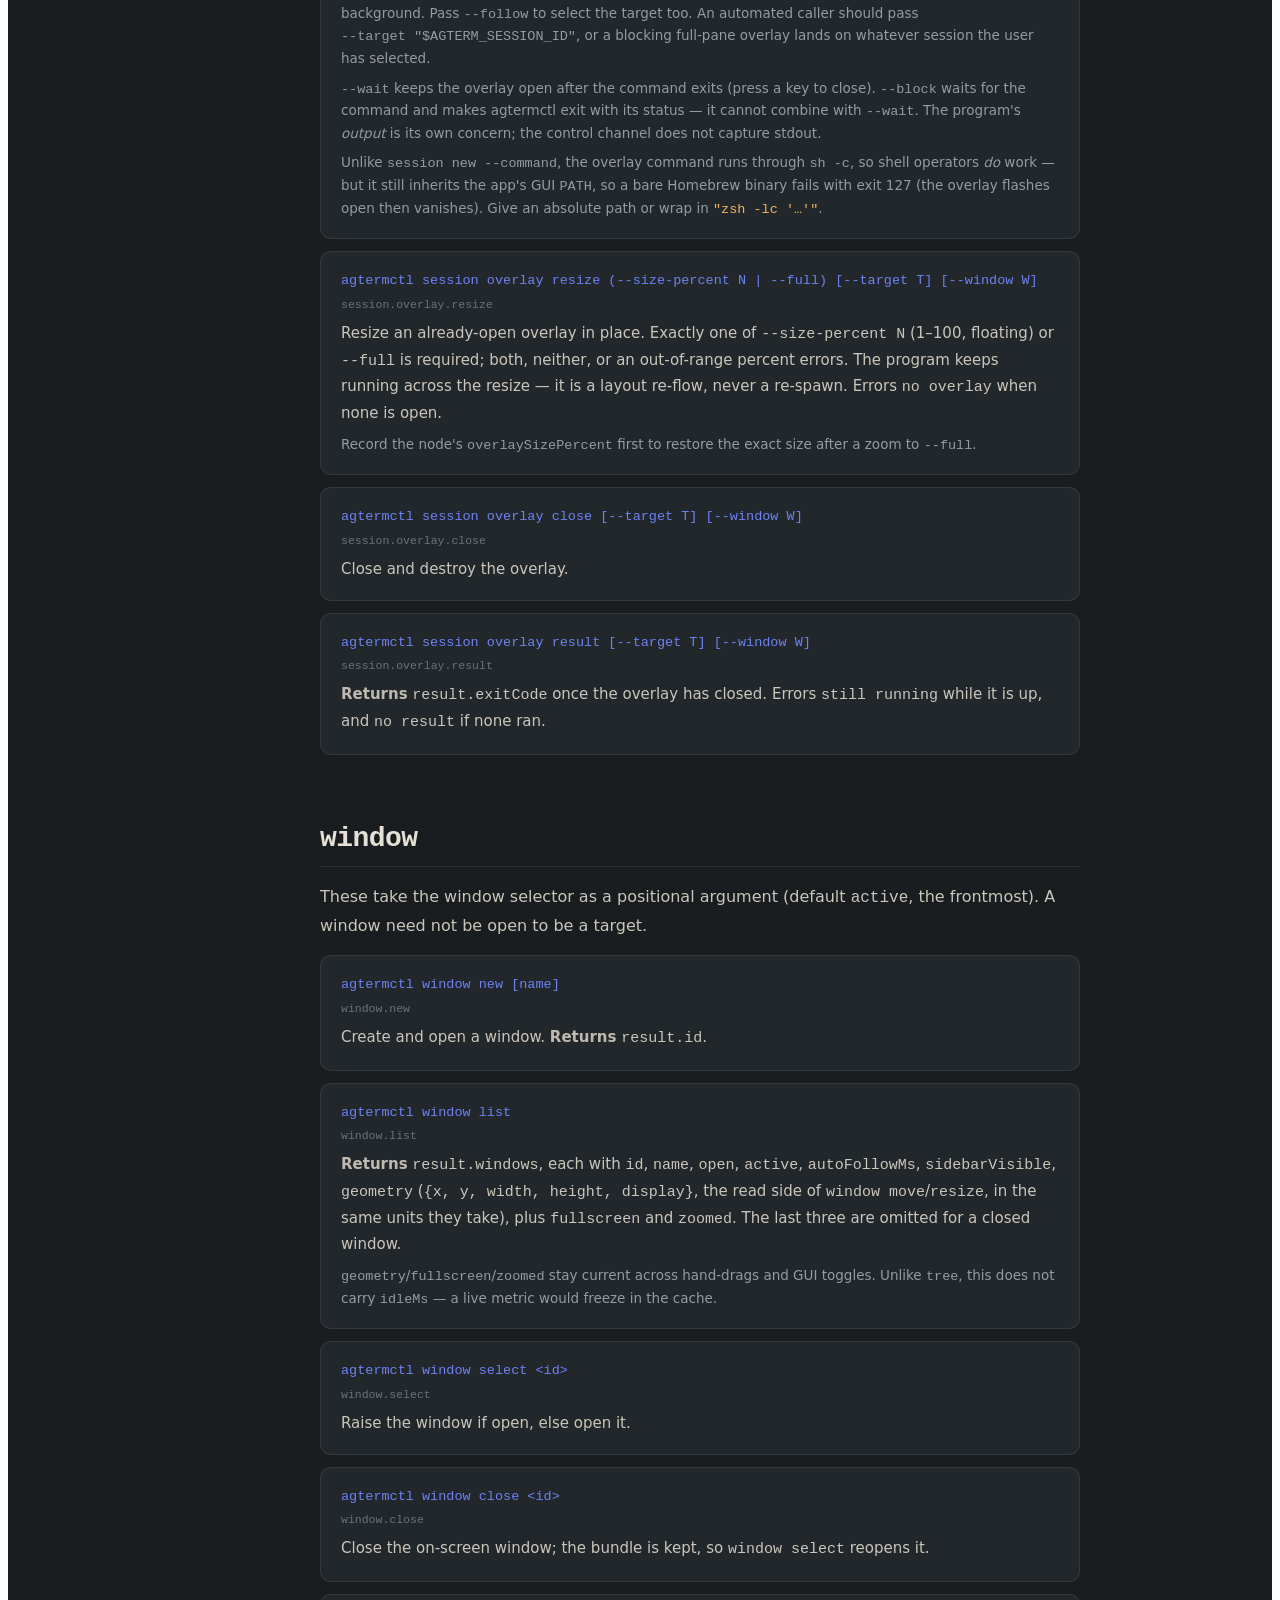
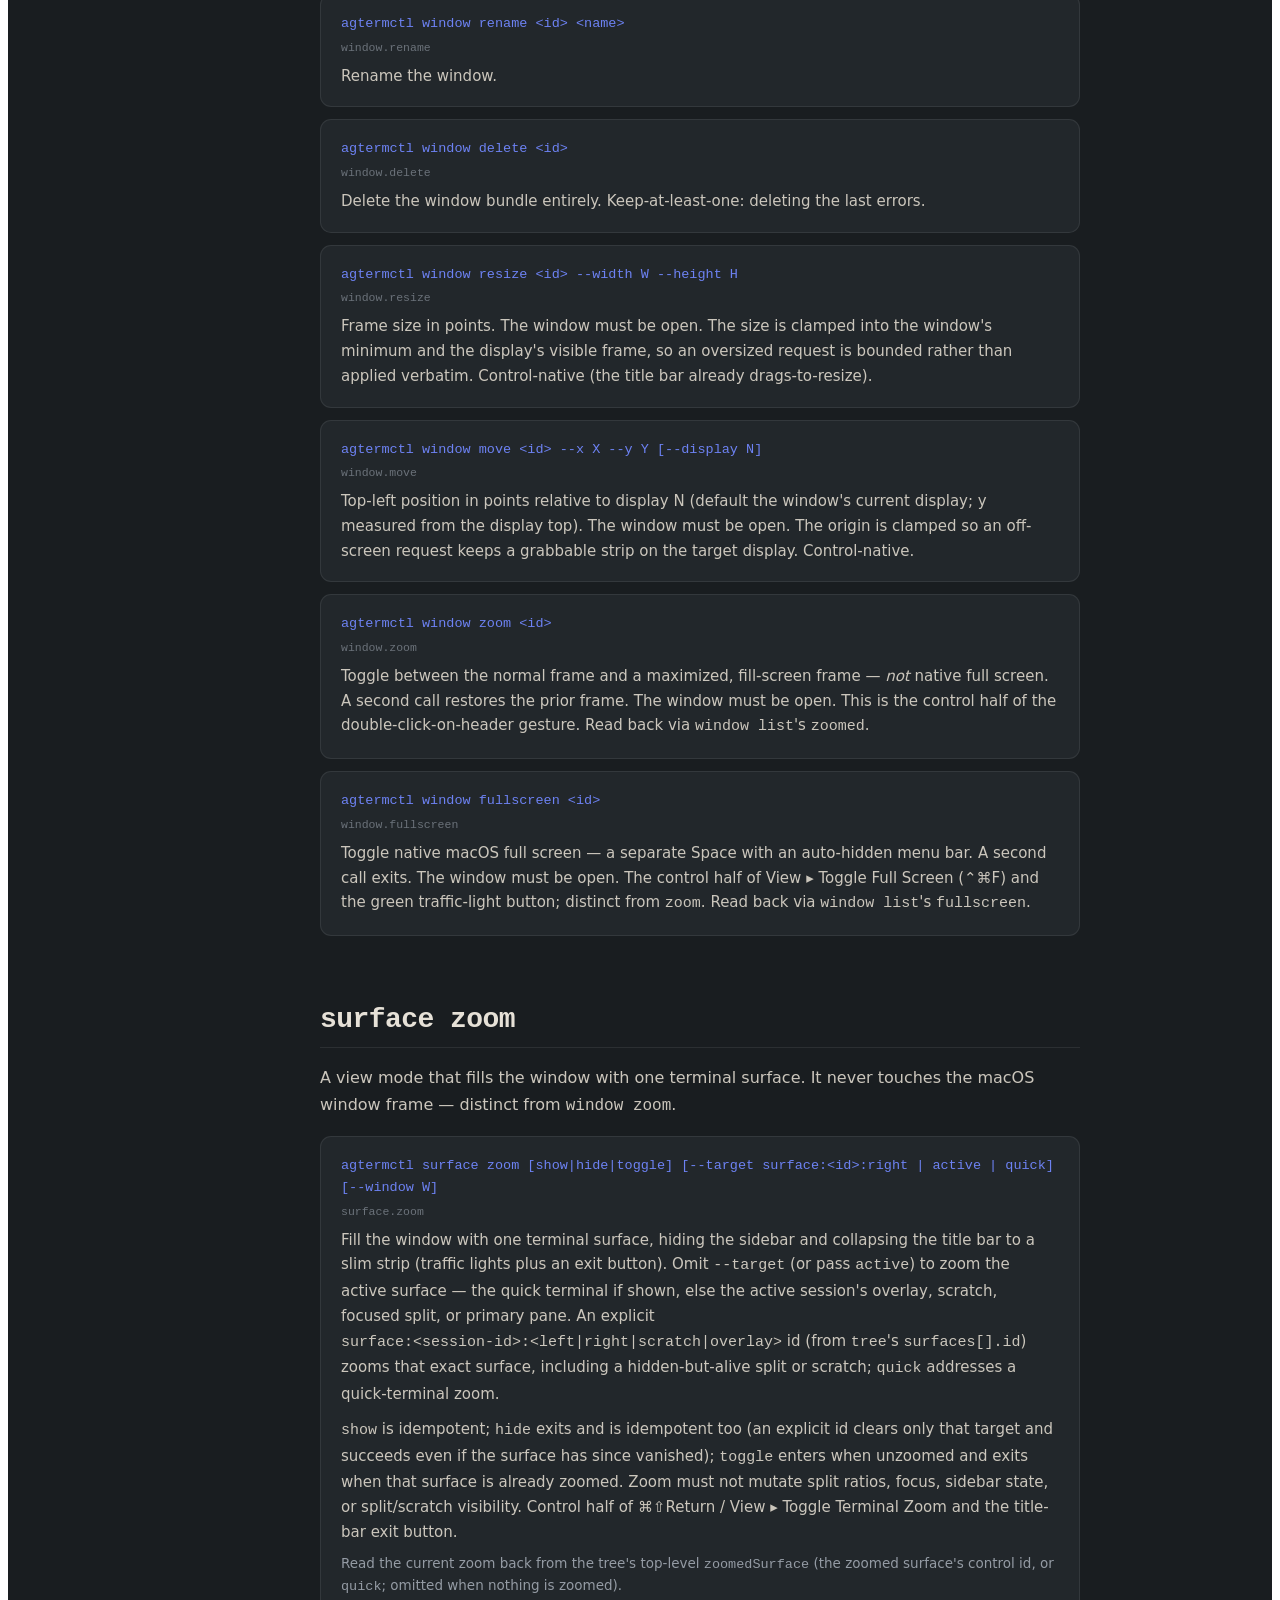
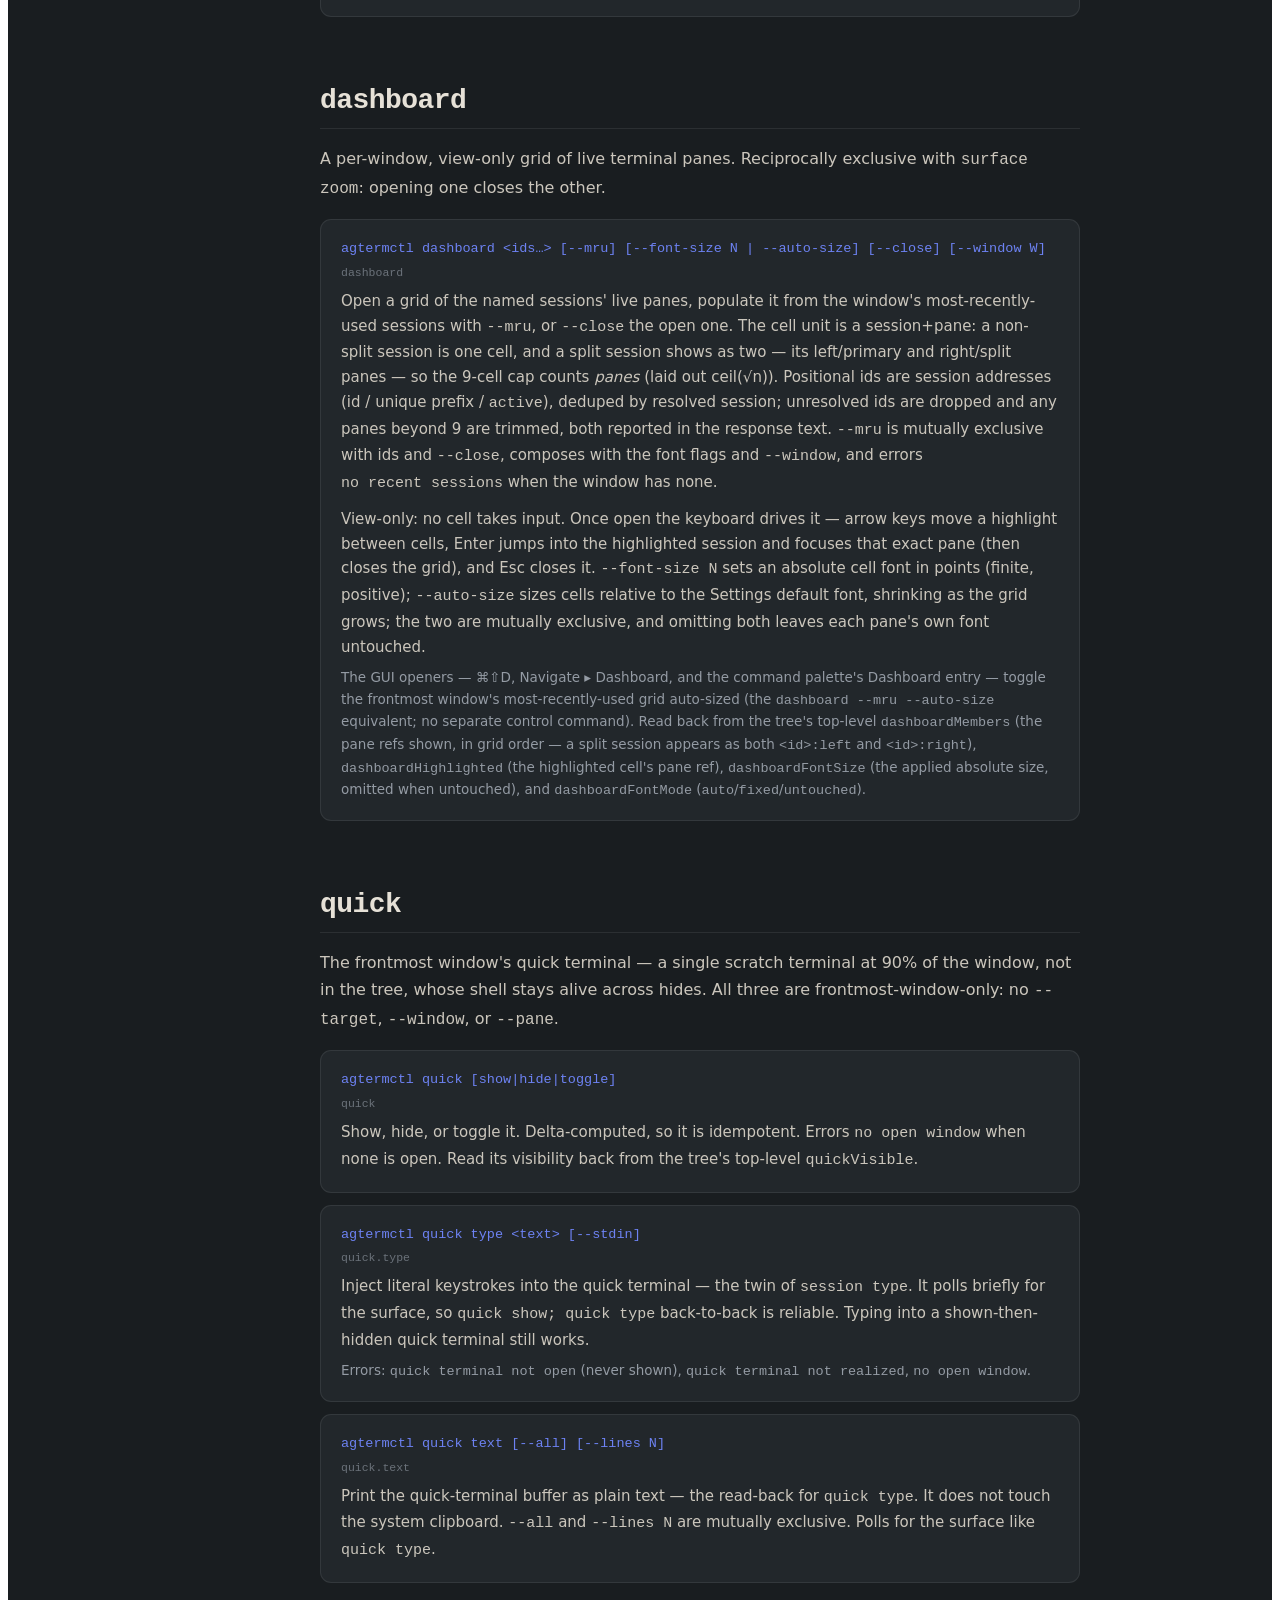
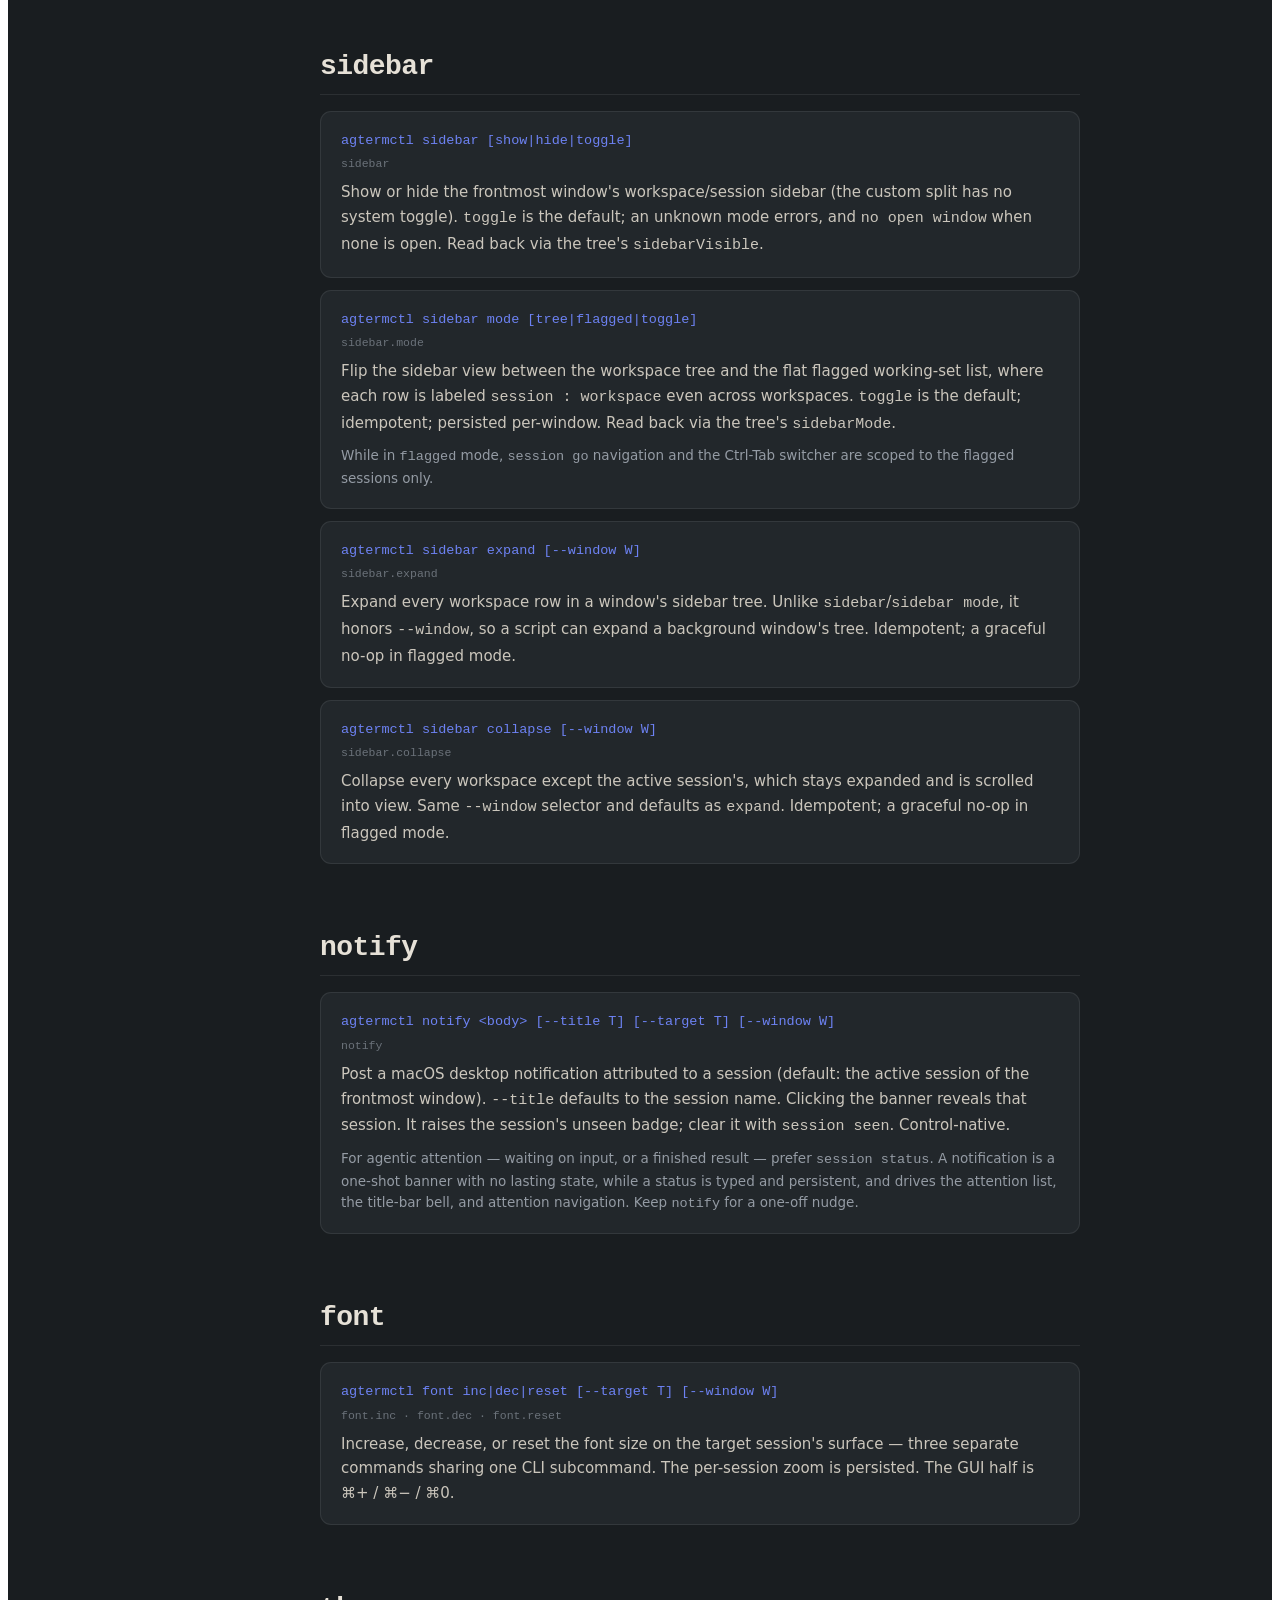
==== commit 90147b89: "chore(upstream): merge v0.15.2" ====
--- a/site/commands.html
+++ b/site/commands.html
@@ -6,7 +6,7 @@
     <title>Command reference — agterm | agtermctl control API</title>
     <meta
       name="description"
-      content="Complete agtermctl reference: all 60 control commands for agterm — sessions, workspaces, windows, overlays, the quick terminal, sidebar, agent status, themes, and keymaps, with arguments and return values."
+      content="Complete agtermctl reference: all 61 control commands for agterm — sessions, workspaces, windows, overlays, the quick terminal, sidebar, agent status, themes, and keymaps, with arguments and return values."
     />
     <meta
       name="keywords"
@@ -18,7 +18,7 @@
     <meta property="og:title" content="Command reference — agterm" />
     <meta
       property="og:description"
-      content="All 60 agtermctl control commands with arguments, return values, and errors."
+      content="All 61 agtermctl control commands with arguments, return values, and errors."
     />
     <meta property="og:url" content="https://agterm.com/commands" />
     <meta property="og:image" content="https://agterm.com/assets/agterm-og.png" />
@@ -30,7 +30,7 @@
     <meta name="twitter:title" content="Command reference — agterm" />
     <meta
       name="twitter:description"
-      content="All 60 agtermctl control commands with arguments, return values, and errors."
+      content="All 61 agtermctl control commands with arguments, return values, and errors."
     />
     <meta name="twitter:image" content="https://agterm.com/assets/agterm-og.png" />
     <link rel="icon" type="image/x-icon" href="/assets/favicon.ico" />
@@ -234,7 +234,7 @@
             Command reference
           </h1>
           <p style="font-size: 19px; line-height: 1.6; color: #bfbab0; margin: 0 0 8px">
-            All 60 commands of the agterm control API, with arguments and return values. Every one is reachable from the
+            All 61 commands of the agterm control API, with arguments and return values. Every one is reachable from the
             <span style="font-family: &quot;JetBrains Mono&quot;, monospace; color: #cbc6bc">agtermctl</span> CLI and from the local
             control socket.
           </p>
@@ -574,7 +574,7 @@
             <div style="background: #22272b; border: 1px solid rgba(255, 255, 255, 0.08); border-radius: 11px; padding: 18px 20px; margin-bottom: 12px">
               <div style="font-family: &quot;JetBrains Mono&quot;, monospace; font-size: 13.5px; color: #6d82f3; line-height: 1.6; word-break: break-word">
                 agtermctl session new [--cwd DIR] [--workspace W | --workspace-name NAME [--create-workspace]] [--command CMD]
-                [--name NAME] [--after SID | --before SID] [--window W]
+                [--name NAME] [--after SID | --before SID] [--no-select] [--window W]
               </div>
               <div style="font-family: &quot;JetBrains Mono&quot;, monospace; font-size: 11.5px; color: #6b727a; margin-top: 6px">session.new</div>
               <p style="font-size: 15px; line-height: 1.65; color: #cbc6bc; margin: 10px 0 0">
@@ -613,6 +613,44 @@
                 fails with exit 127. Use an absolute path, or wrap it:
                 <span style="font-family: &quot;JetBrains Mono&quot;, monospace; color: #f2b45c; white-space: nowrap">--command "zsh -lc 'htop'"</span>. The
                 command is persisted and re-runs on restore when <em>Restore running commands on restart</em> is enabled.
+              </p>
+              <p style="font-size: 13.5px; line-height: 1.6; color: #949ba4; margin: 8px 0 0">
+                <span style="font-family: &quot;JetBrains Mono&quot;, monospace">--no-select</span> creates the session in the
+                background: it is added to the sidebar but not selected or focused, leaving the current selection untouched (the
+                new node is not <span style="font-family: &quot;JetBrains Mono&quot;, monospace">active</span> in
+                <span style="font-family: &quot;JetBrains Mono&quot;, monospace">tree</span> — that flag is the read-back). Omit it
+                for the default select-and-focus behavior.
+              </p>
+            </div>
+
+            <div style="background: #22272b; border: 1px solid rgba(255, 255, 255, 0.08); border-radius: 11px; padding: 18px 20px; margin-bottom: 12px">
+              <div style="font-family: &quot;JetBrains Mono&quot;, monospace; font-size: 13.5px; color: #6d82f3; line-height: 1.6; word-break: break-word">
+                agtermctl session duplicate [--target T] [--window W]
+              </div>
+              <div style="font-family: &quot;JetBrains Mono&quot;, monospace; font-size: 11.5px; color: #6b727a; margin-top: 6px">session.duplicate</div>
+              <p style="font-size: 15px; line-height: 1.65; color: #cbc6bc; margin: 10px 0 0">
+                Create a fresh session in the same workspace as the target, directly after it, rooted at the target's focused-pane
+                working directory — then select and focus it. There are no other options: the target names both the destination
+                workspace and the directory. Equivalent to
+                <span style="font-family: &quot;JetBrains Mono&quot;, monospace; color: #f2b45c; white-space: nowrap"
+                  >session new --cwd &lt;source cwd&gt; --after &lt;source&gt;</span
+                >
+                in one round-trip.
+                <strong style="color: #bfbab0">Returns</strong>
+                <span style="font-family: &quot;JetBrains Mono&quot;, monospace">result.id</span>.
+              </p>
+              <p style="font-size: 13.5px; line-height: 1.6; color: #949ba4; margin: 8px 0 0">
+                Only the directory carries over. The duplicate is a plain login shell with the auto basename — it does
+                <em>not</em> inherit the source's custom name,
+                <span style="font-family: &quot;JetBrains Mono&quot;, monospace">--command</span>, split, scratch, status, flag, font
+                size, or background. It is the control half of the sidebar row's <strong style="color: #bfbab0">Duplicate Session</strong>
+                context-menu item (single-selection only). Read back from
+                <span style="font-family: &quot;JetBrains Mono&quot;, monospace">tree</span>: no new field — the new session node
+                appears directly after its source, carrying the source's focused-pane
+                <span style="font-family: &quot;JetBrains Mono&quot;, monospace">cwd</span> (equal to the source node's
+                <span style="font-family: &quot;JetBrains Mono&quot;, monospace">tree.cwd</span> unless the source is a split
+                focused off its primary pane, where <span style="font-family: &quot;JetBrains Mono&quot;, monospace">tree.cwd</span>
+                reports the primary).
               </p>
             </div>
 
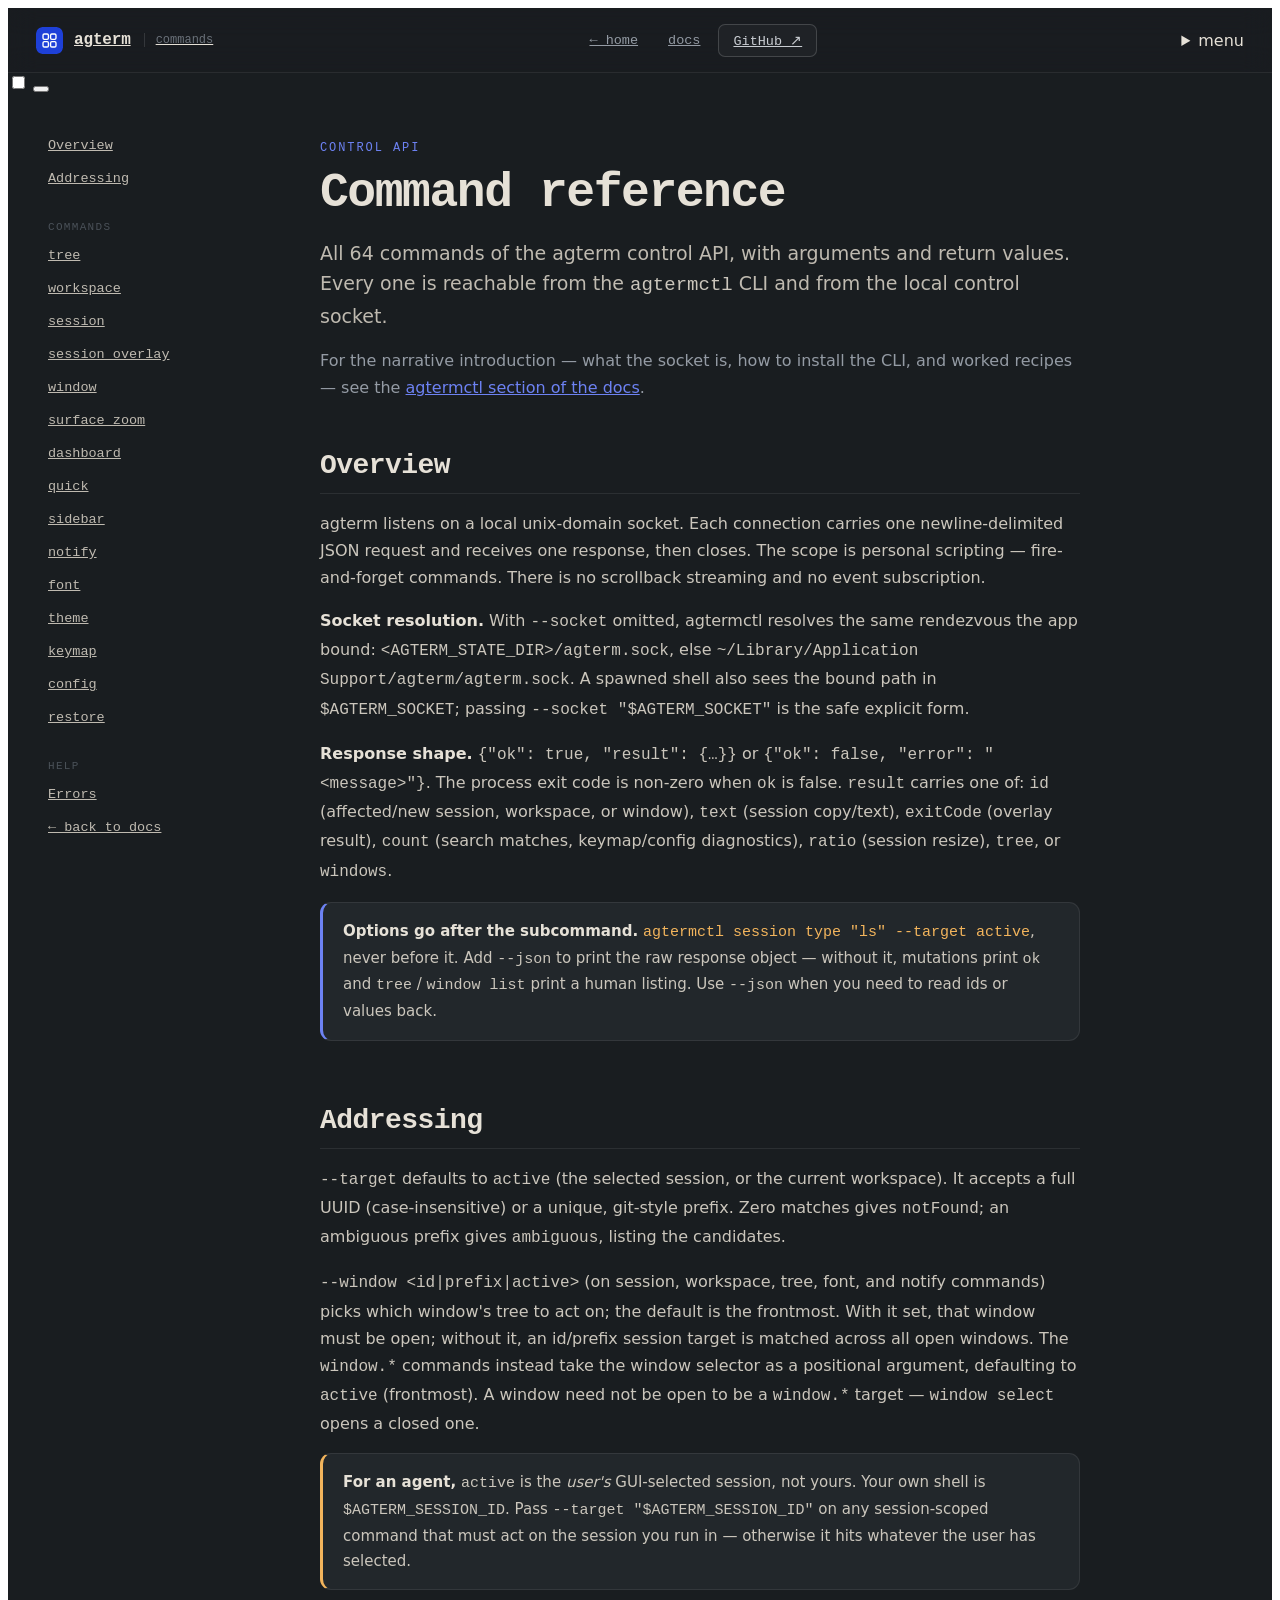
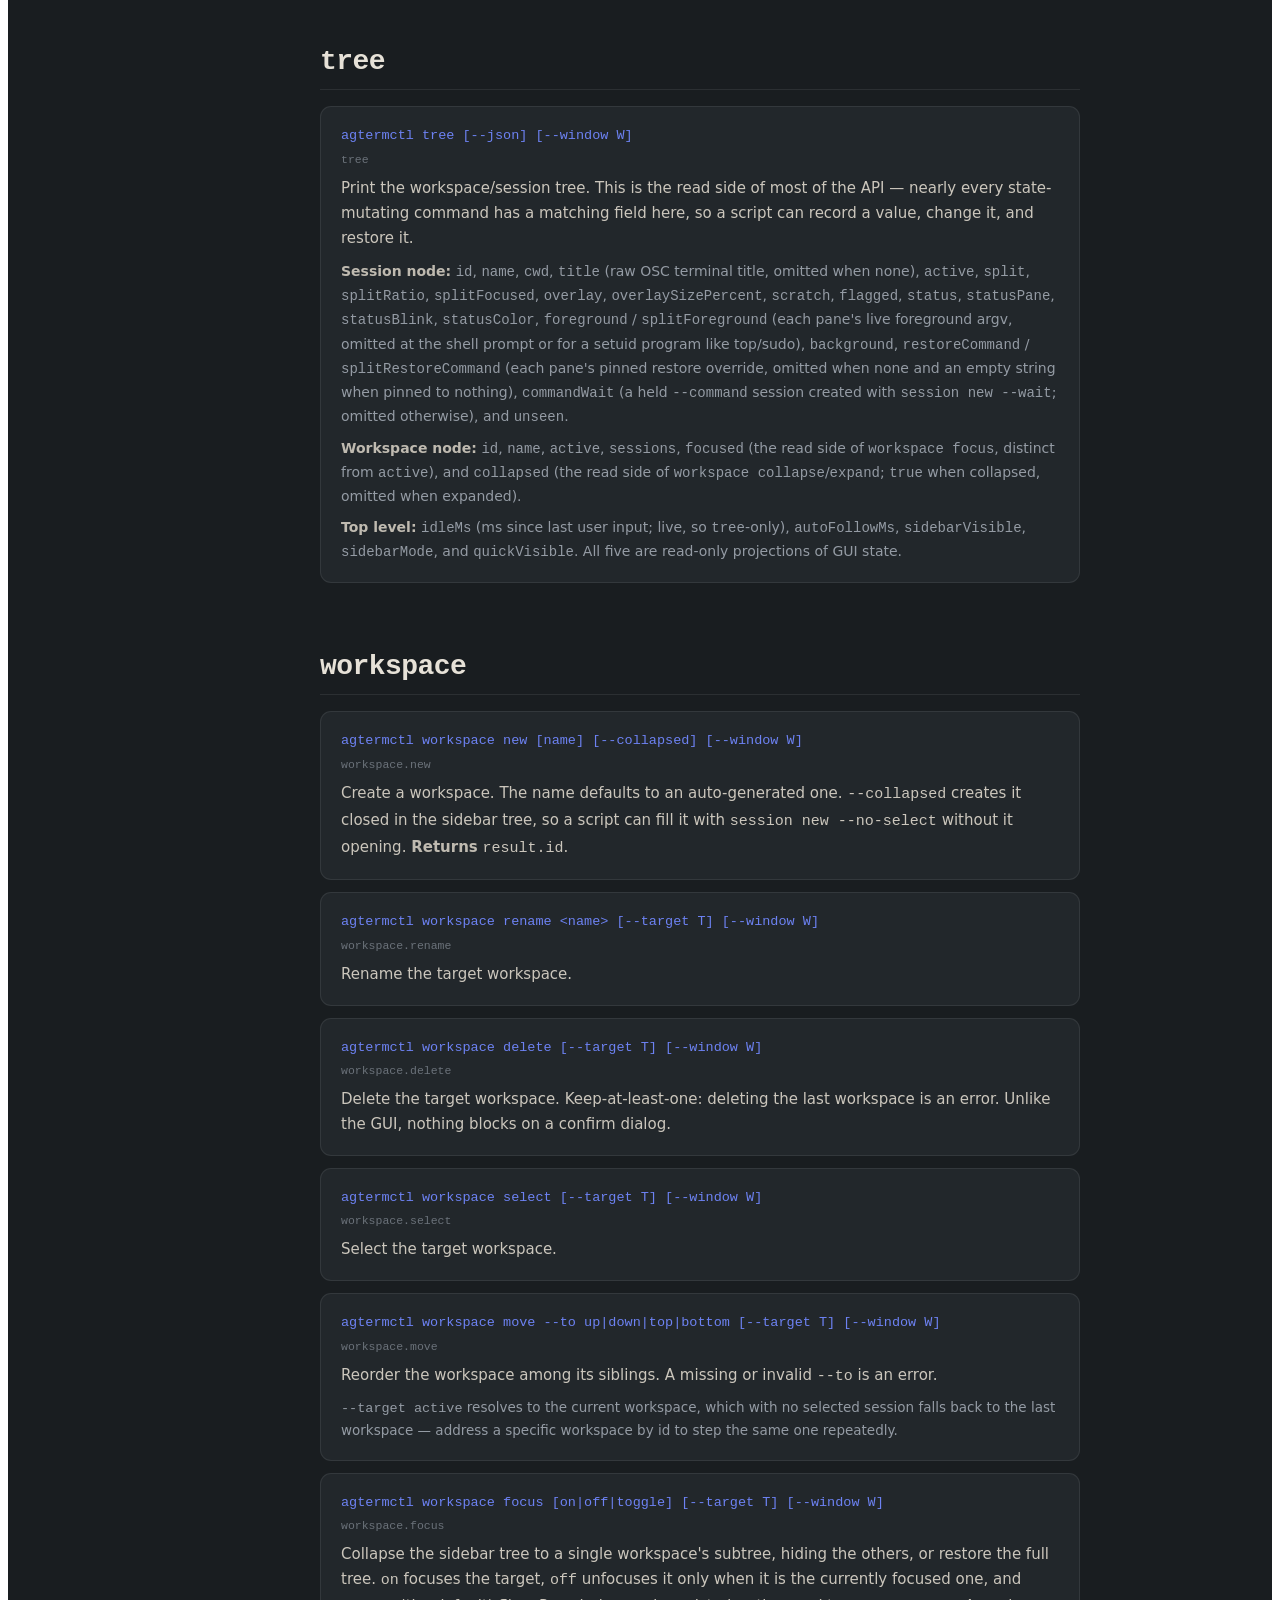
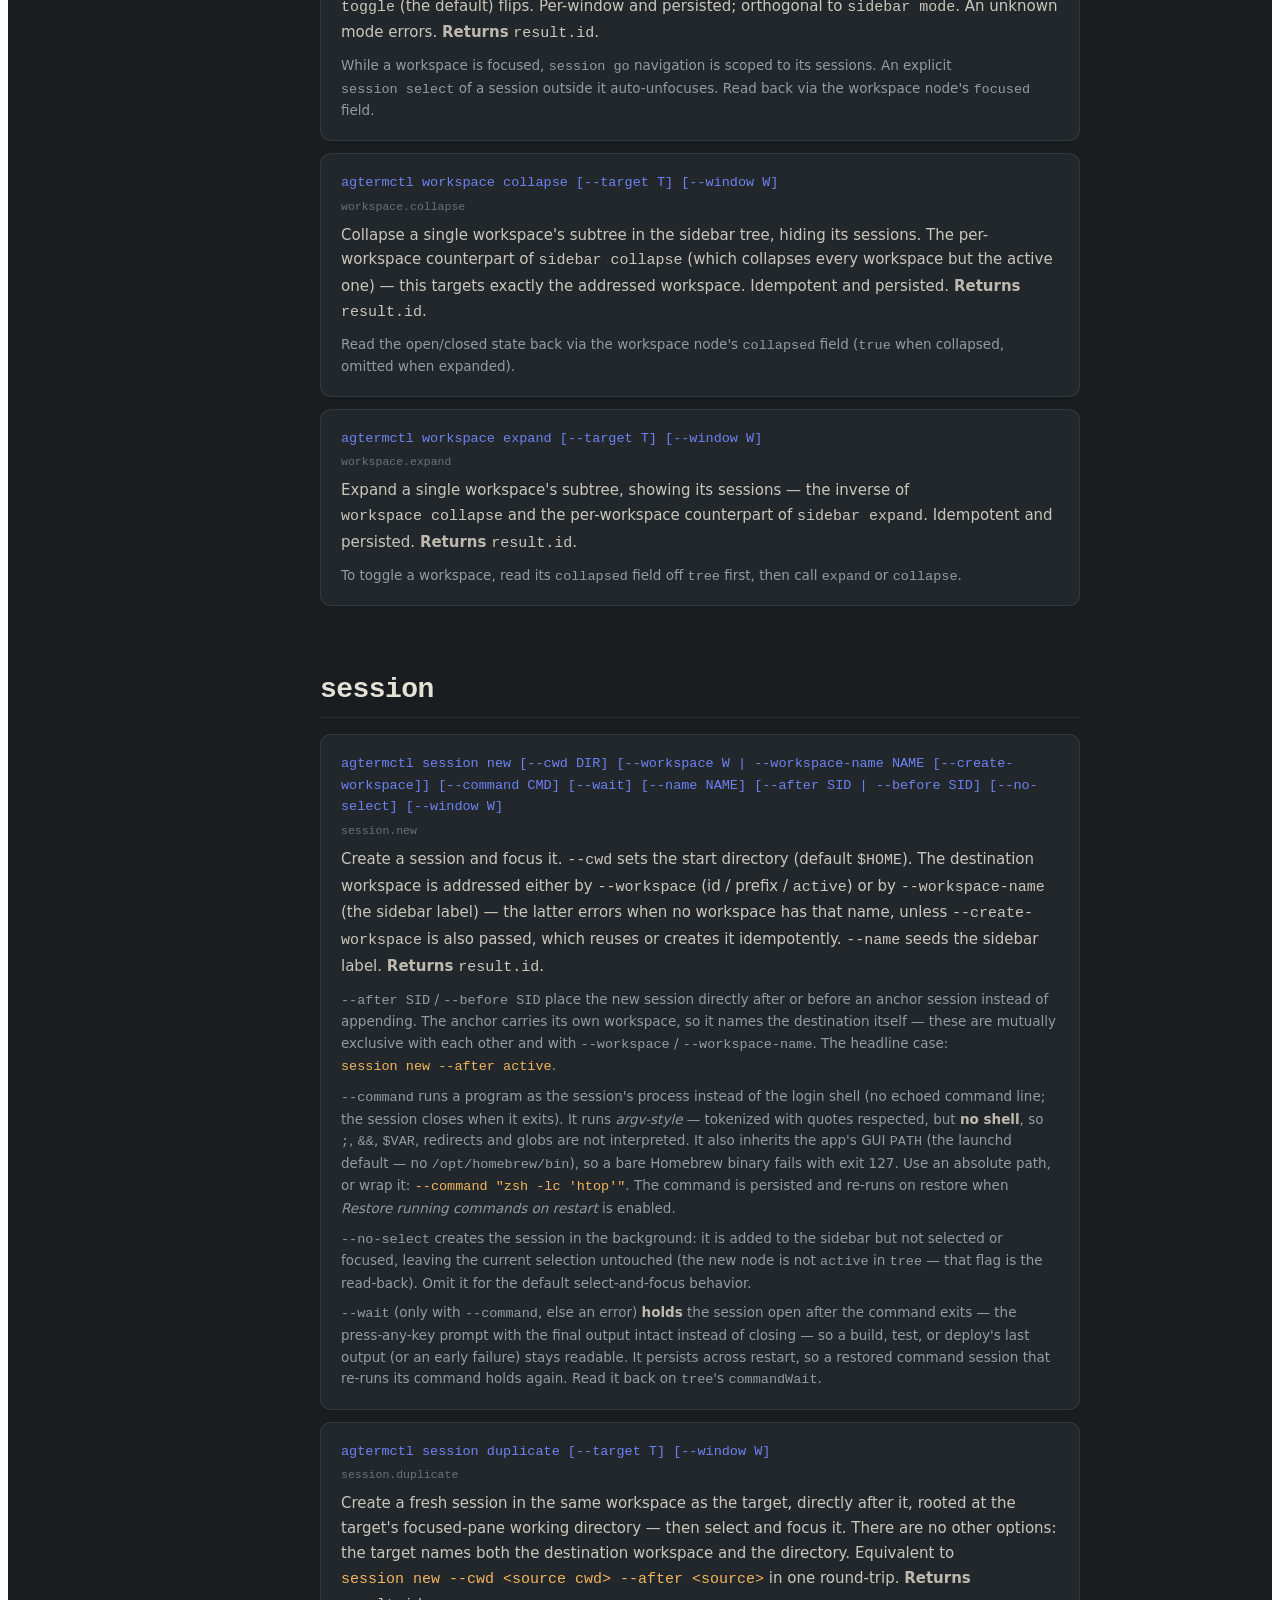
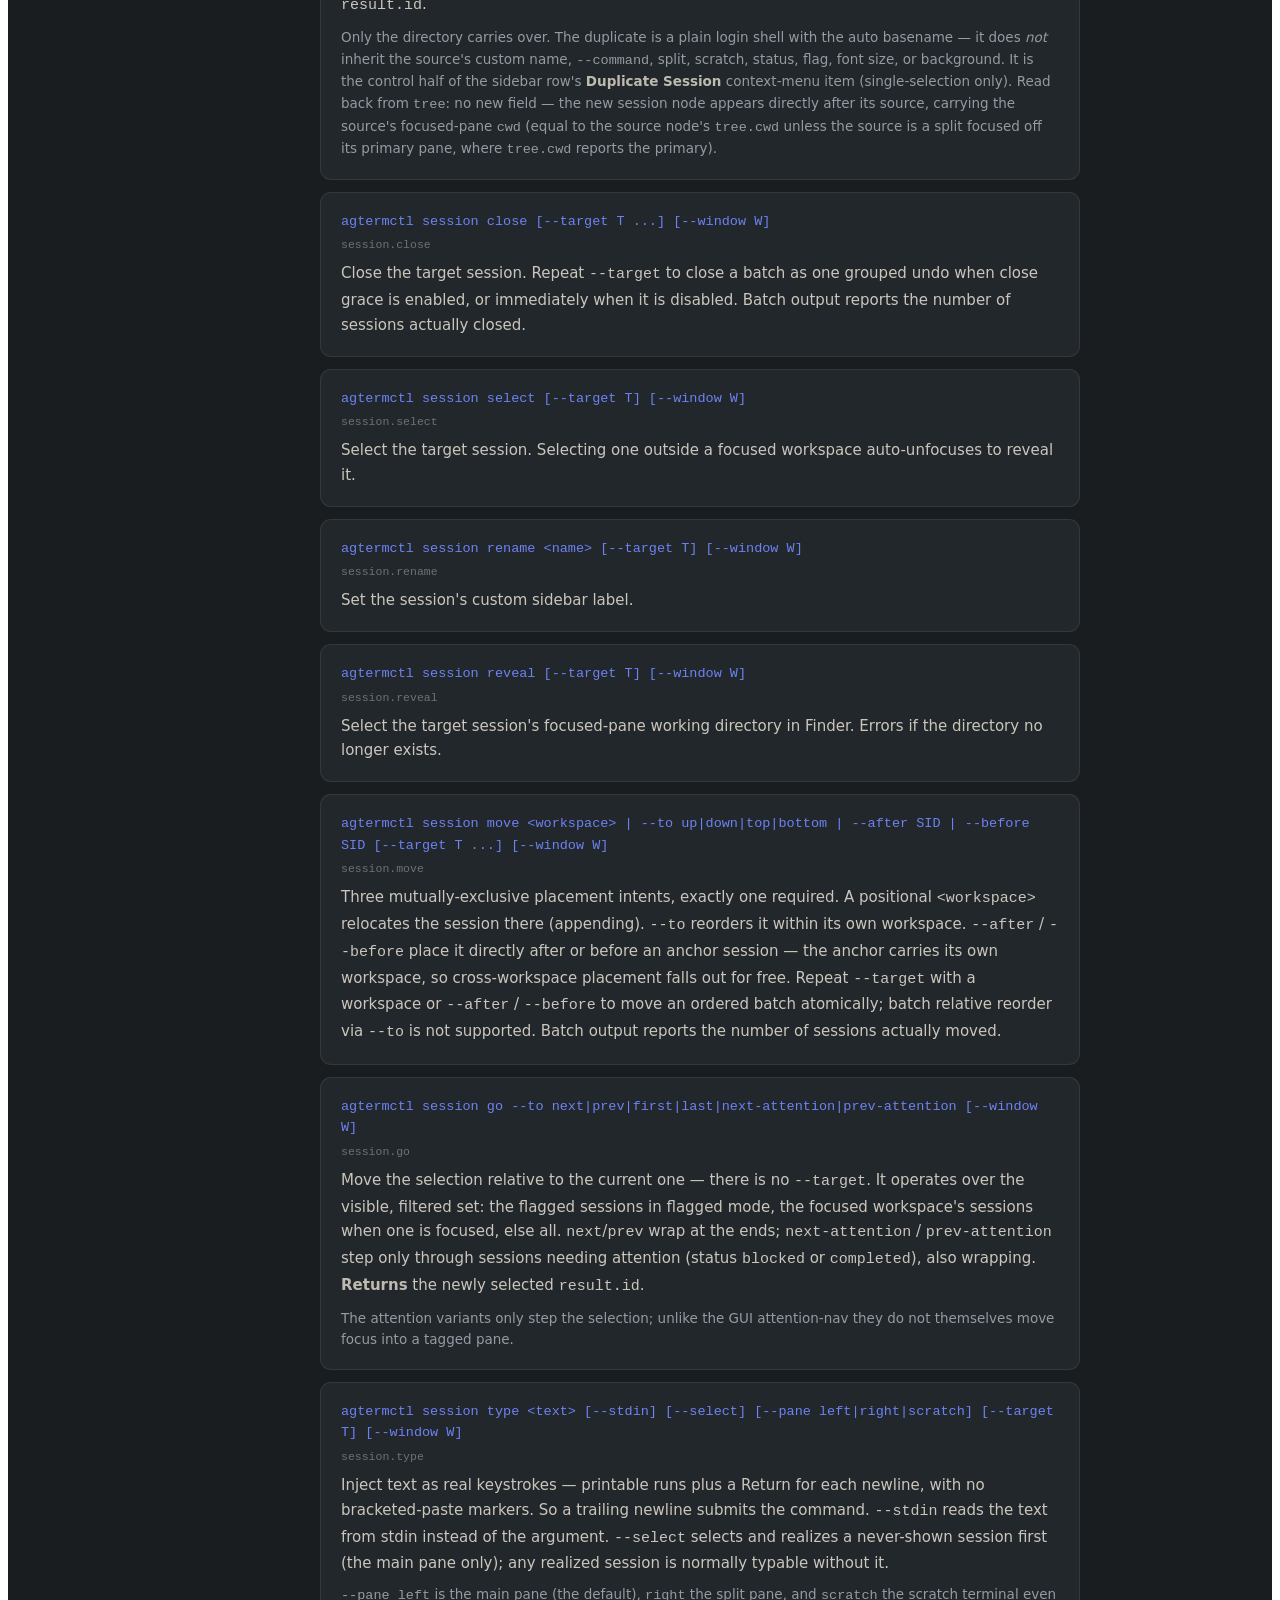
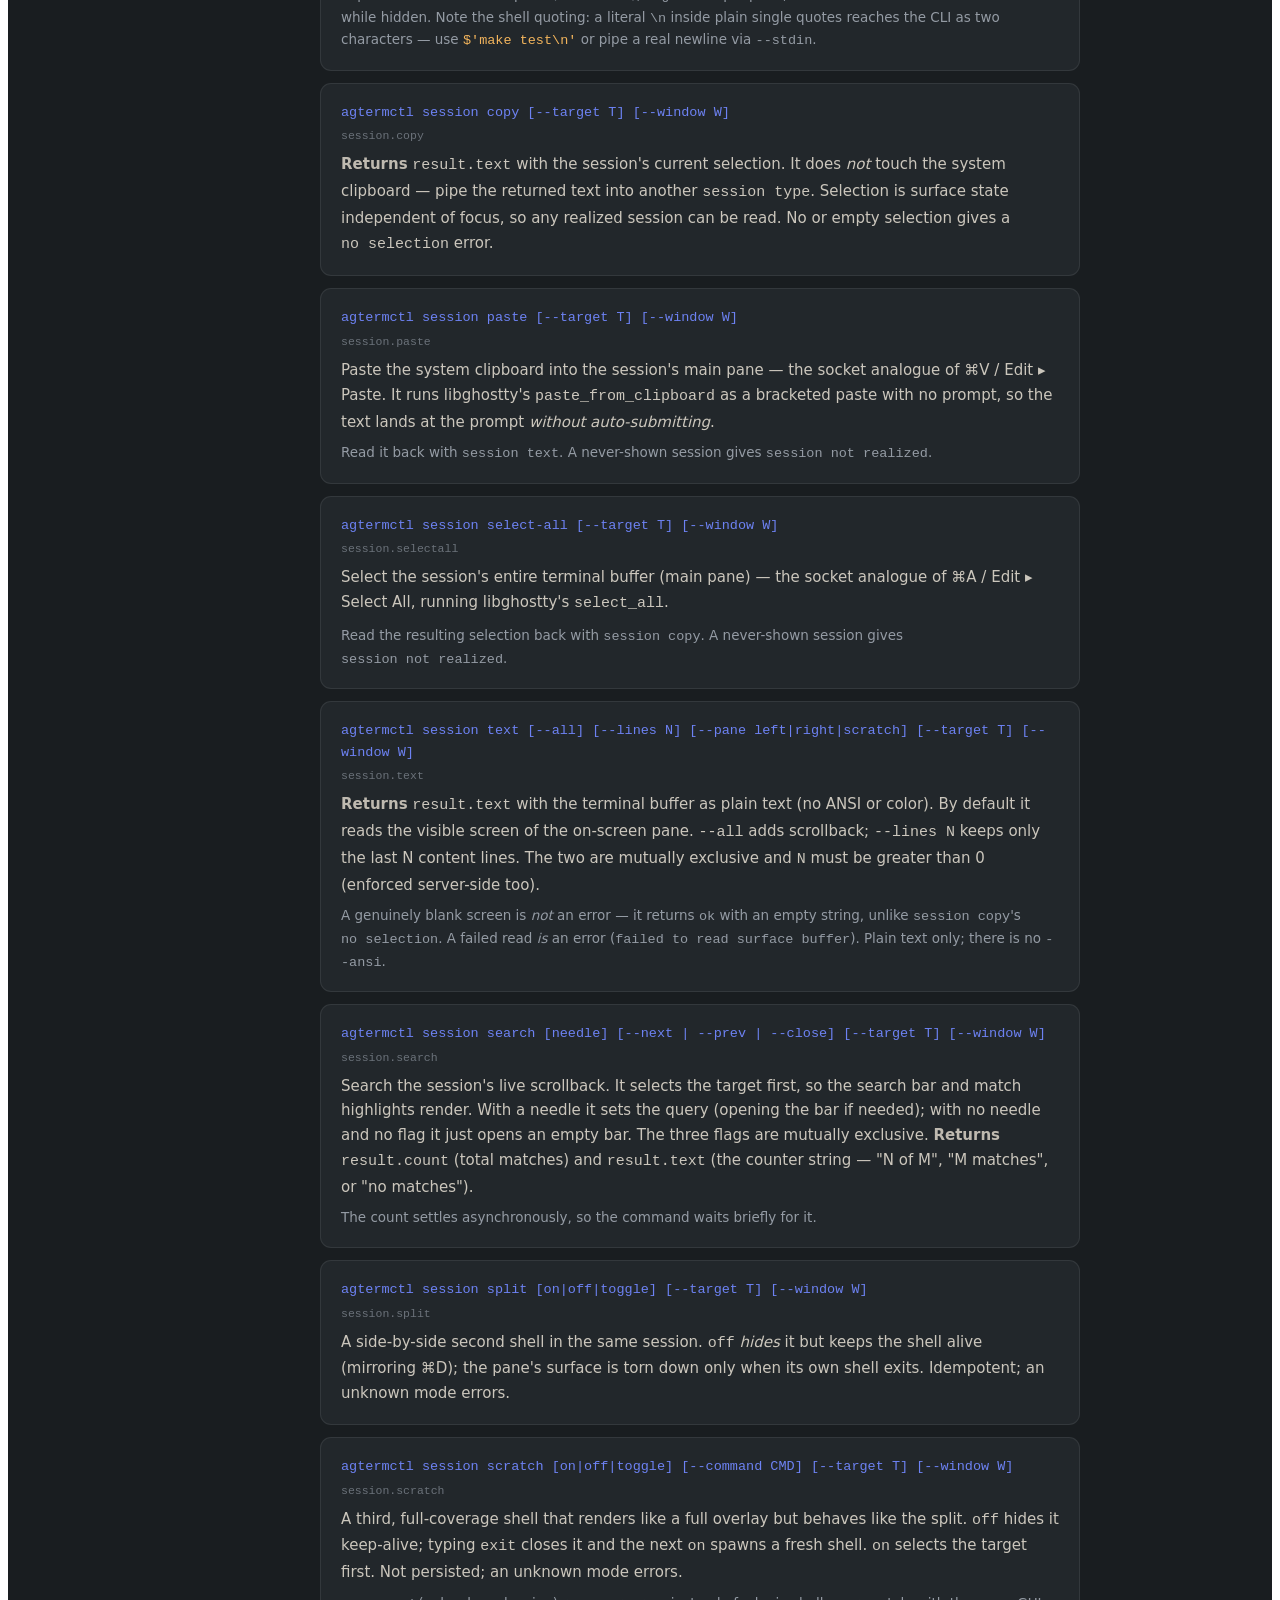
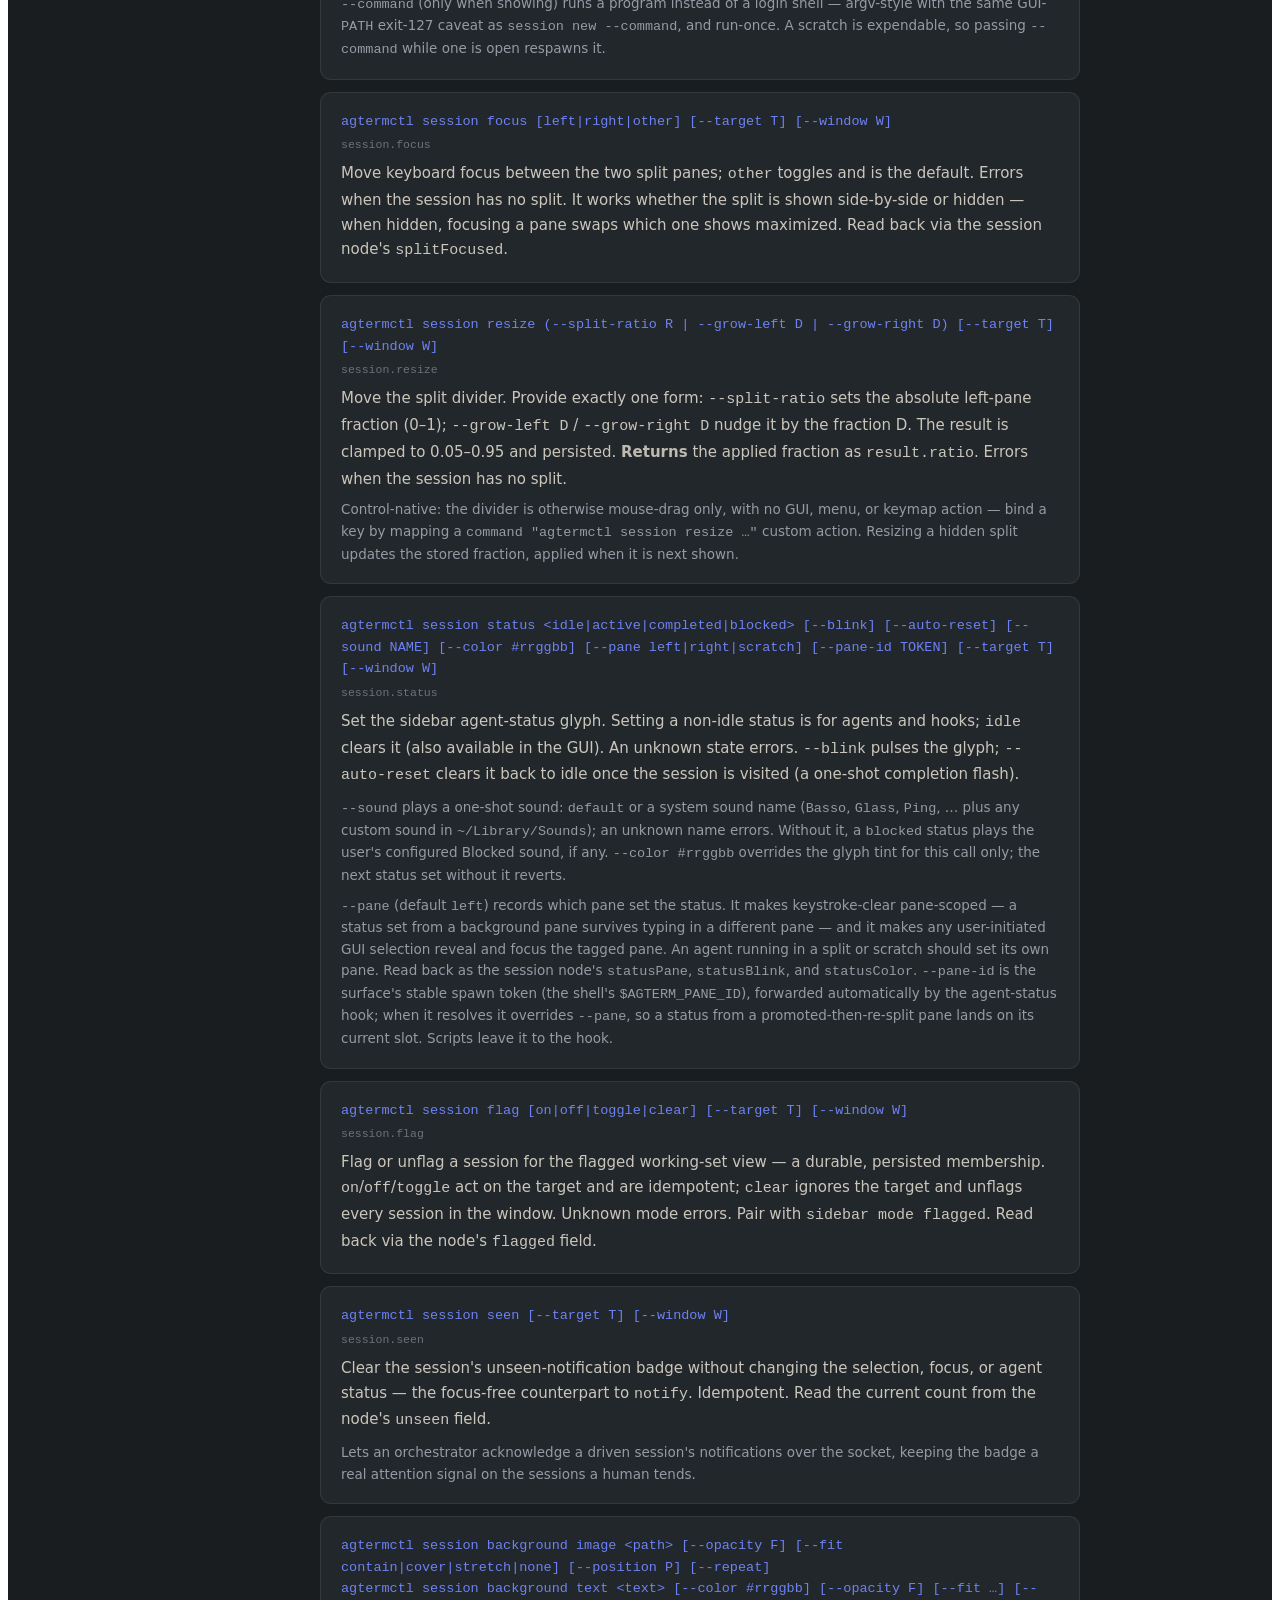
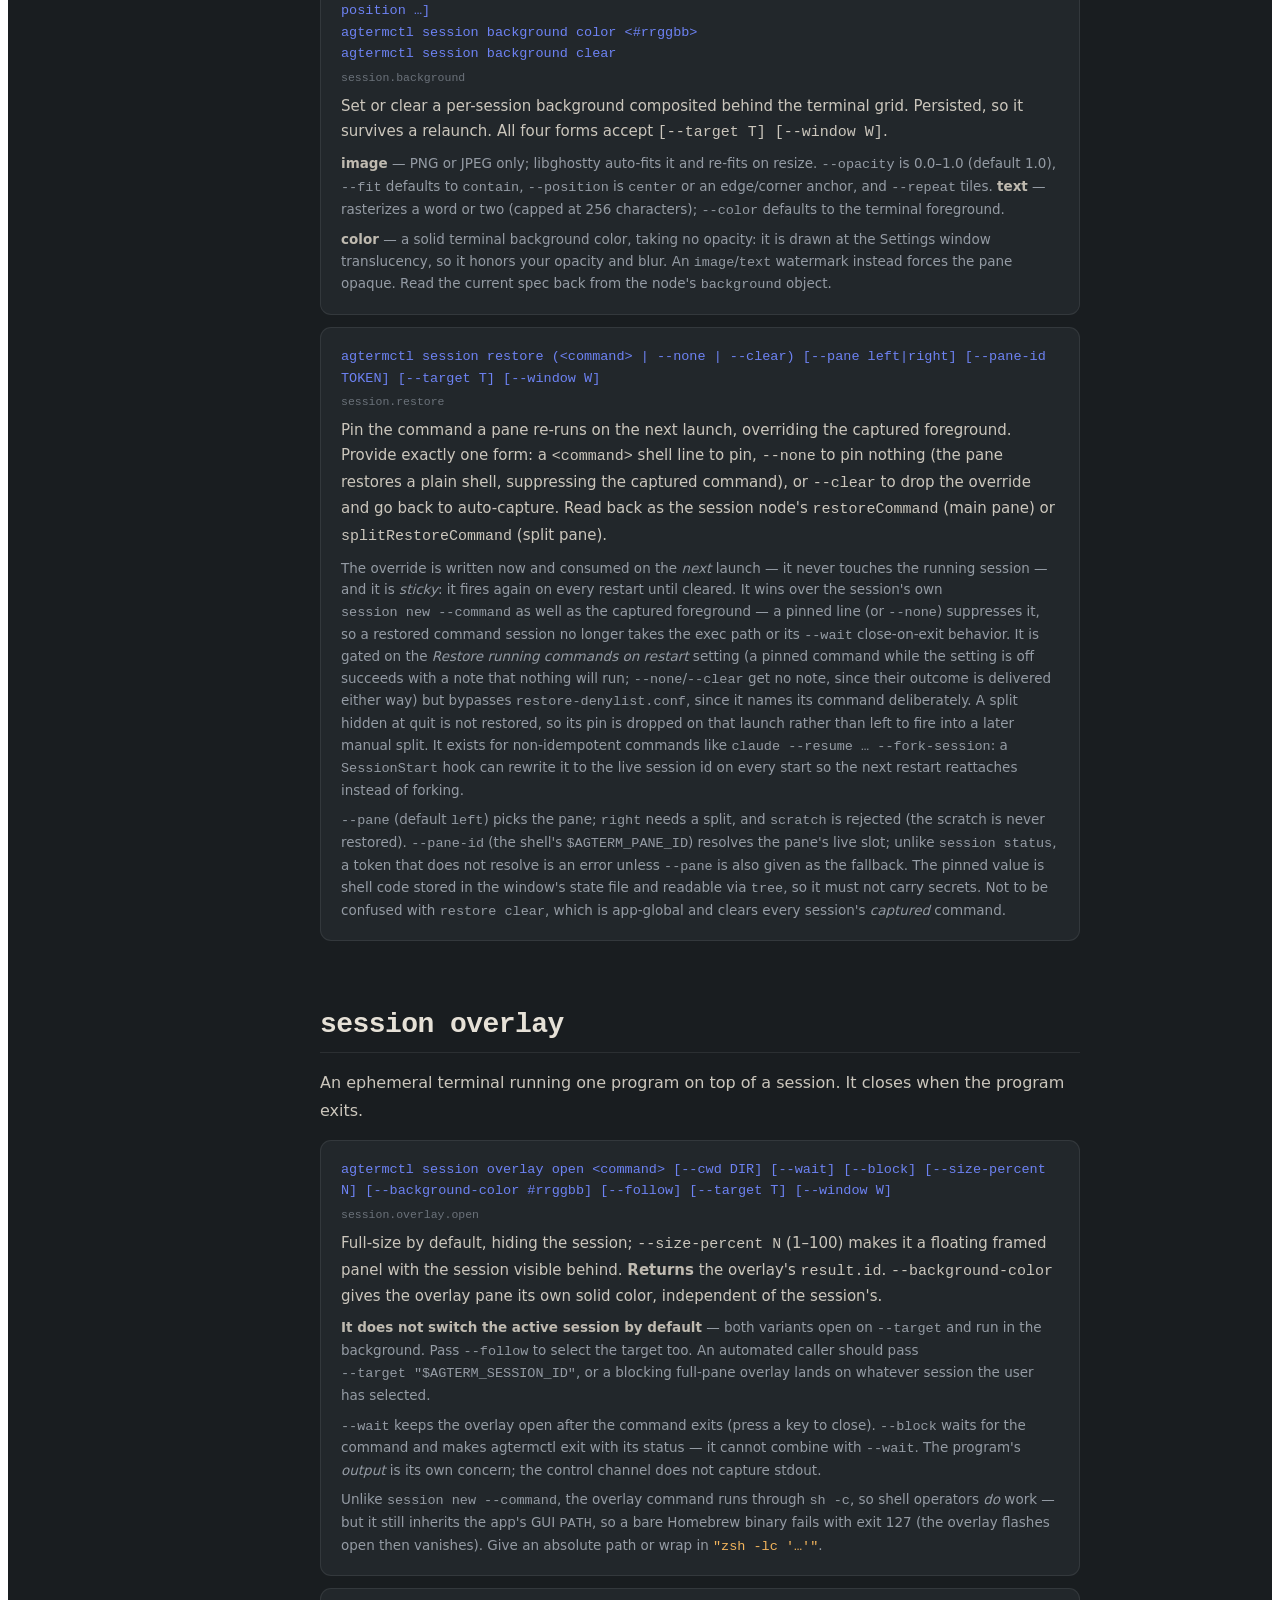
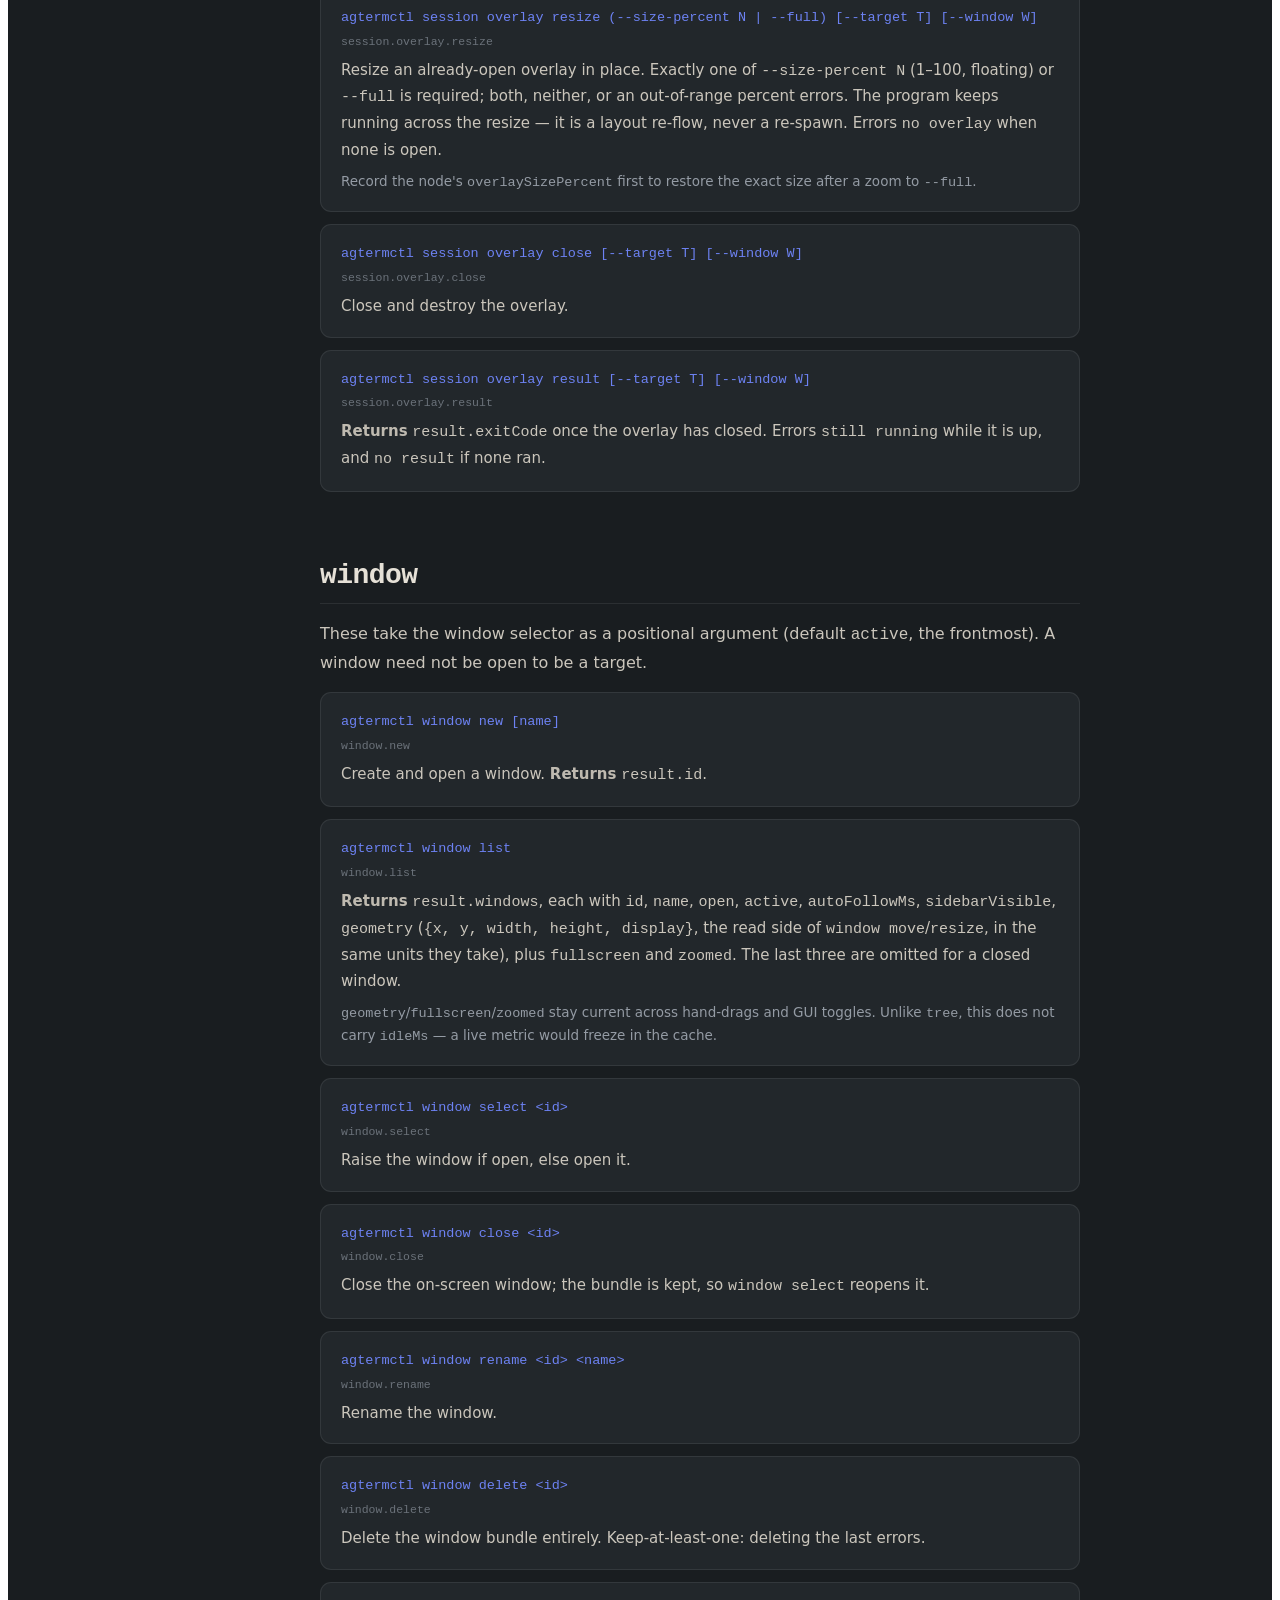
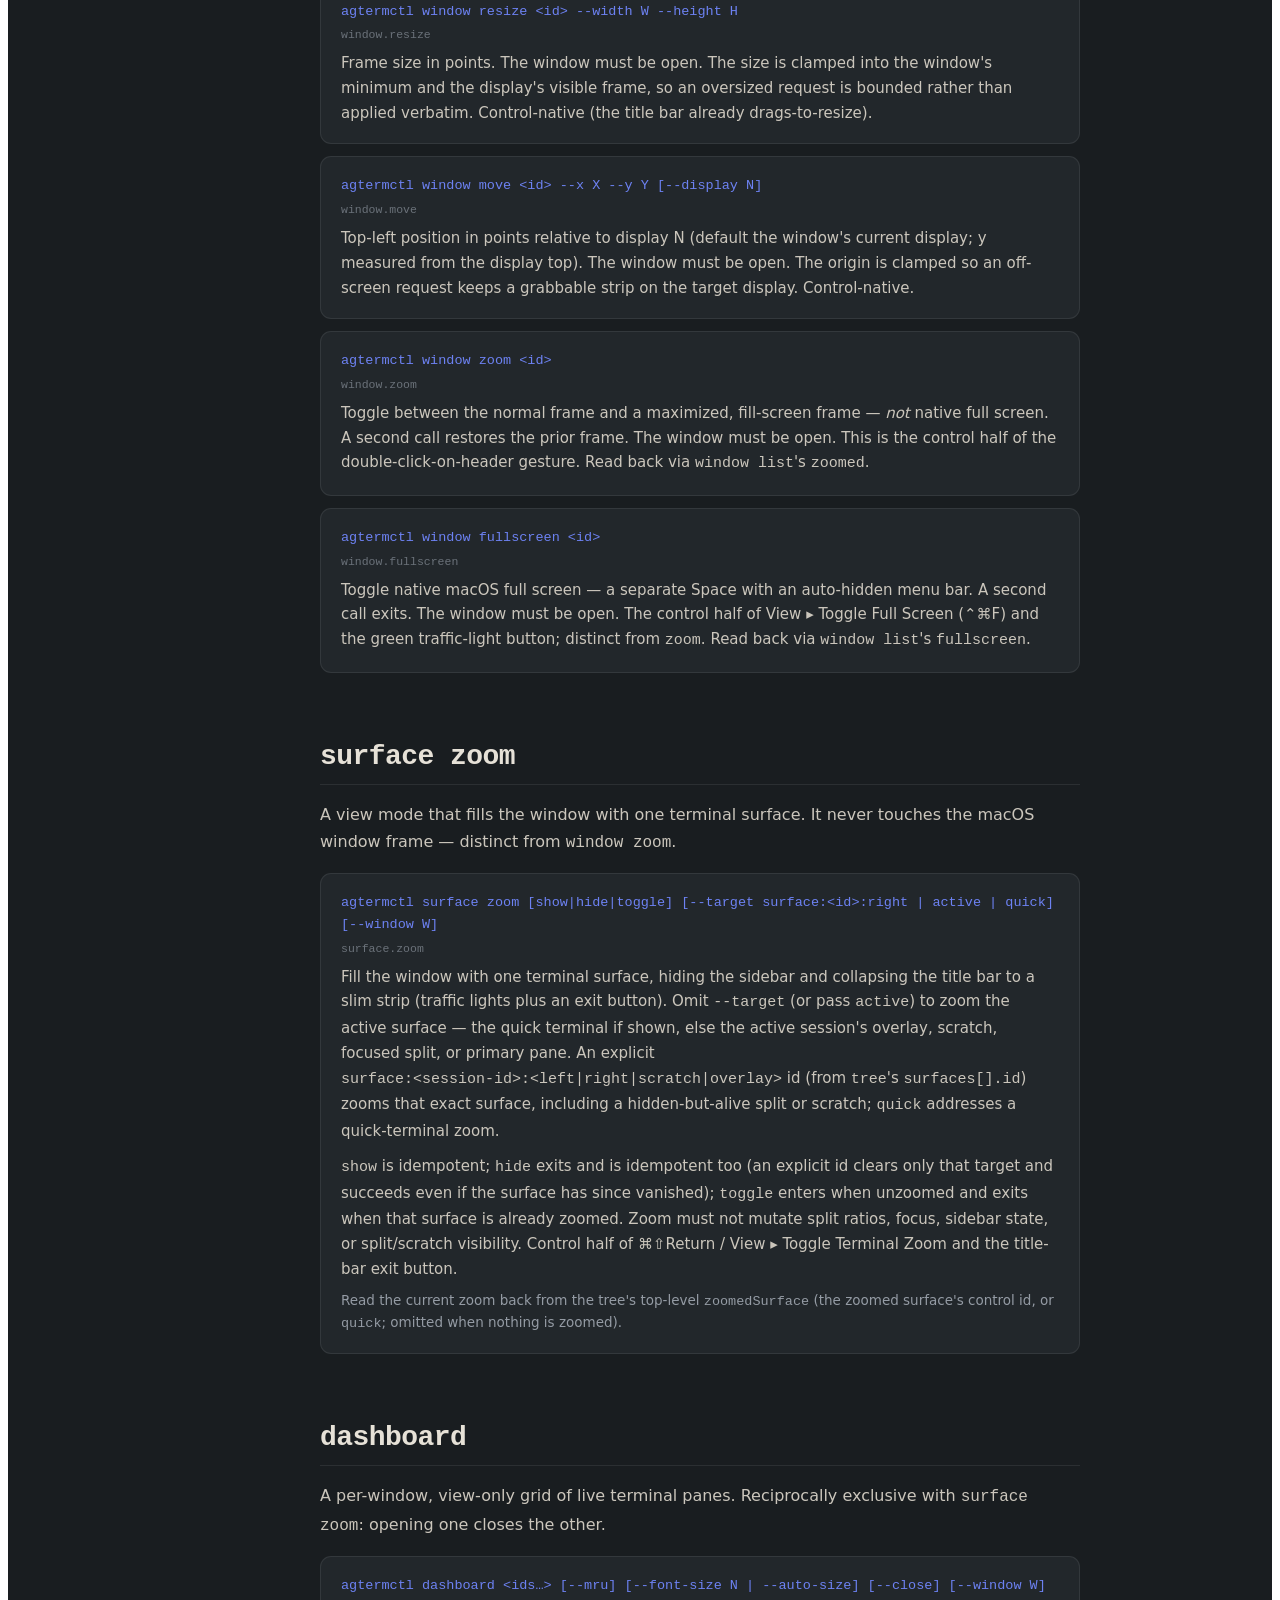
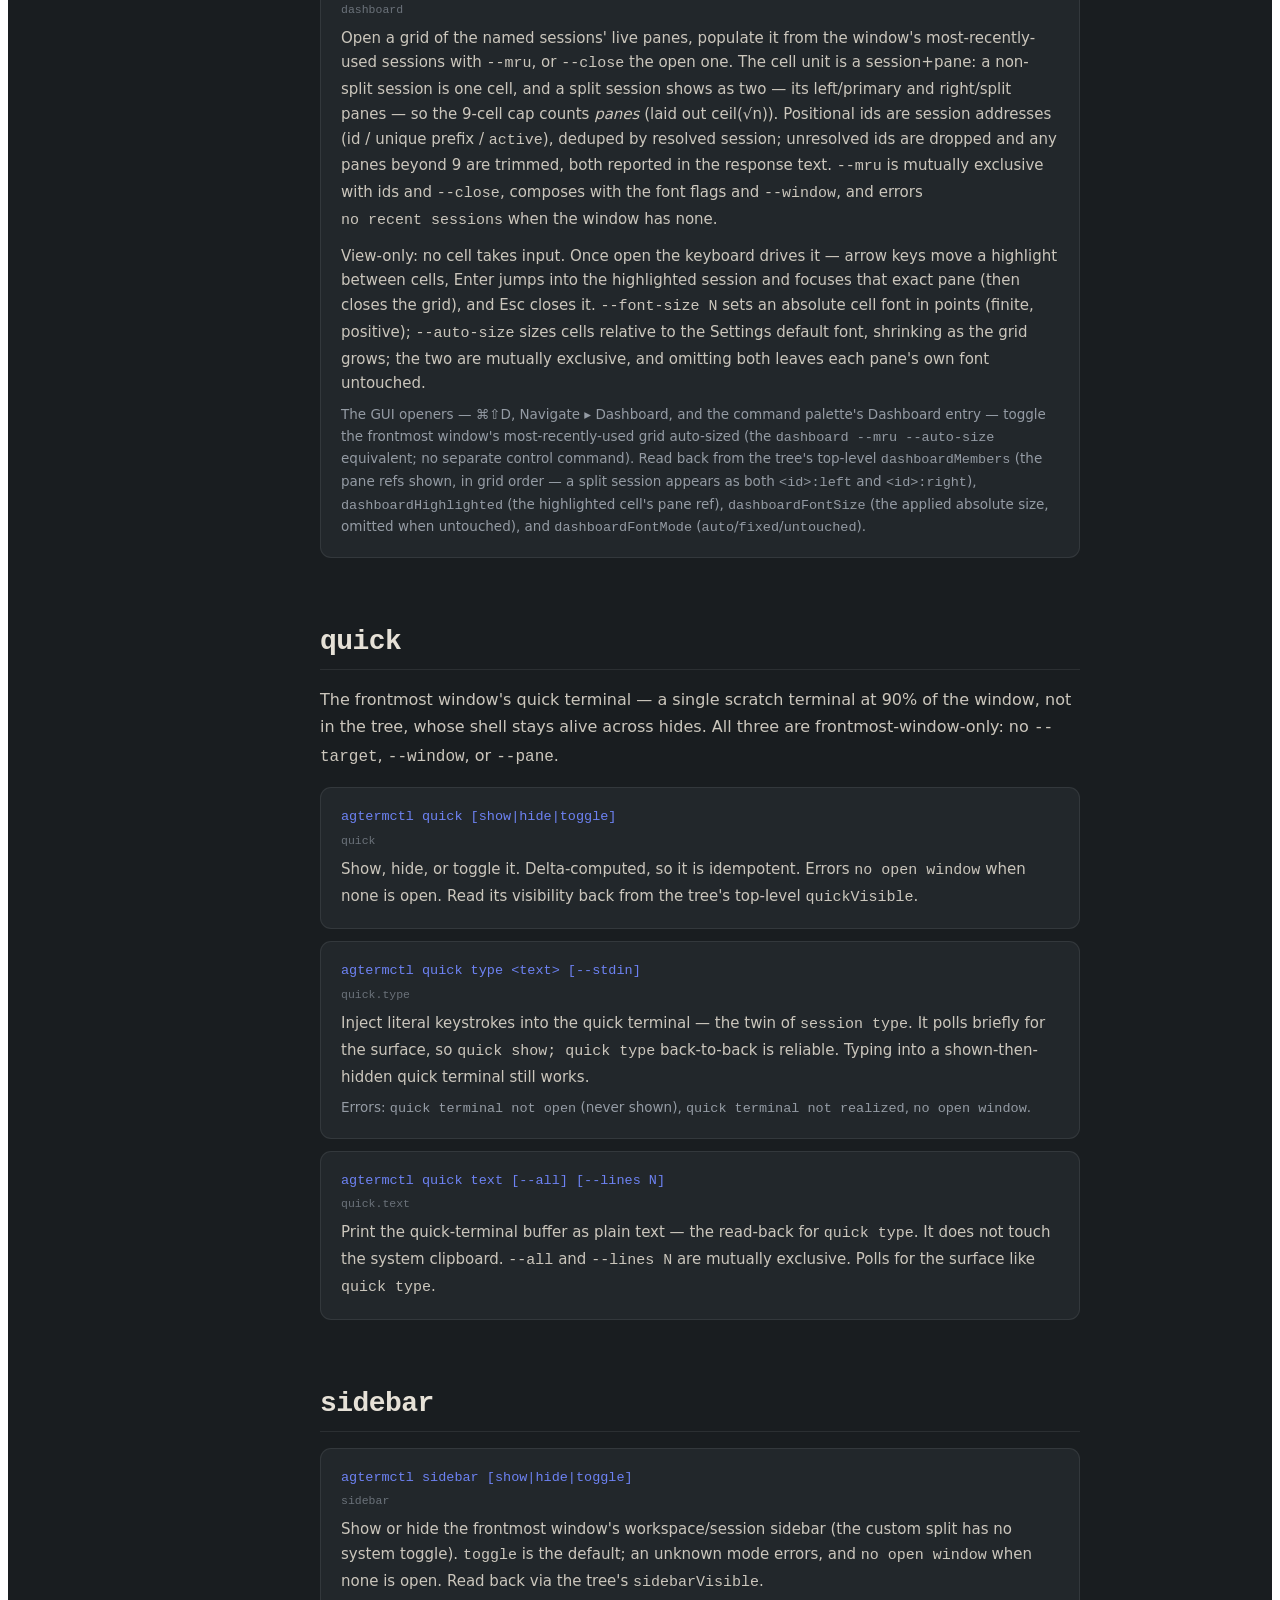
==== commit 607ffe96: "chore(upstream): merge v0.16.1 # Conflicts: #	README.md #	agtermCore/Sources/agtermctlKit/Commands.s" ====
--- a/site/commands.html
+++ b/site/commands.html
@@ -6,7 +6,7 @@
     <title>Command reference — agterm | agtermctl control API</title>
     <meta
       name="description"
-      content="Complete agtermctl reference: all 61 control commands for agterm — sessions, workspaces, windows, overlays, the quick terminal, sidebar, agent status, themes, and keymaps, with arguments and return values."
+      content="Complete agtermctl reference: all 64 control commands for agterm — sessions, workspaces, windows, overlays, the quick terminal, sidebar, agent status, themes, and keymaps, with arguments and return values."
     />
     <meta
       name="keywords"
@@ -18,7 +18,7 @@
     <meta property="og:title" content="Command reference — agterm" />
     <meta
       property="og:description"
-      content="All 61 agtermctl control commands with arguments, return values, and errors."
+      content="All 64 agtermctl control commands with arguments, return values, and errors."
     />
     <meta property="og:url" content="https://agterm.com/commands" />
     <meta property="og:image" content="https://agterm.com/assets/agterm-og.png" />
@@ -30,7 +30,7 @@
     <meta name="twitter:title" content="Command reference — agterm" />
     <meta
       name="twitter:description"
-      content="All 61 agtermctl control commands with arguments, return values, and errors."
+      content="All 64 agtermctl control commands with arguments, return values, and errors."
     />
     <meta name="twitter:image" content="https://agterm.com/assets/agterm-og.png" />
     <link rel="icon" type="image/x-icon" href="/assets/favicon.ico" />
@@ -234,7 +234,7 @@
             Command reference
           </h1>
           <p style="font-size: 19px; line-height: 1.6; color: #bfbab0; margin: 0 0 8px">
-            All 61 commands of the agterm control API, with arguments and return values. Every one is reachable from the
+            All 64 commands of the agterm control API, with arguments and return values. Every one is reachable from the
             <span style="font-family: &quot;JetBrains Mono&quot;, monospace; color: #cbc6bc">agtermctl</span> CLI and from the local
             control socket.
           </p>
@@ -433,7 +433,13 @@
                 <span style="font-family: &quot;JetBrains Mono&quot;, monospace">foreground</span> /
                 <span style="font-family: &quot;JetBrains Mono&quot;, monospace">splitForeground</span> (each pane's live foreground
                 argv, omitted at the shell prompt or for a setuid program like top/sudo),
-                <span style="font-family: &quot;JetBrains Mono&quot;, monospace">background</span>, and
+                <span style="font-family: &quot;JetBrains Mono&quot;, monospace">background</span>,
+                <span style="font-family: &quot;JetBrains Mono&quot;, monospace">restoreCommand</span> /
+                <span style="font-family: &quot;JetBrains Mono&quot;, monospace">splitRestoreCommand</span> (each pane's pinned
+                restore override, omitted when none and an empty string when pinned to nothing),
+                <span style="font-family: &quot;JetBrains Mono&quot;, monospace">commandWait</span> (a held
+                <span style="font-family: &quot;JetBrains Mono&quot;, monospace">--command</span> session created with
+                <span style="font-family: &quot;JetBrains Mono&quot;, monospace">session new --wait</span>; omitted otherwise), and
                 <span style="font-family: &quot;JetBrains Mono&quot;, monospace">unseen</span>.
               </p>
               <p style="font-size: 14px; line-height: 1.65; color: #949ba4; margin: 8px 0 0">
@@ -441,10 +447,13 @@
                 <span style="font-family: &quot;JetBrains Mono&quot;, monospace">id</span>,
                 <span style="font-family: &quot;JetBrains Mono&quot;, monospace">name</span>,
                 <span style="font-family: &quot;JetBrains Mono&quot;, monospace">active</span>,
-                <span style="font-family: &quot;JetBrains Mono&quot;, monospace">sessions</span>, and
+                <span style="font-family: &quot;JetBrains Mono&quot;, monospace">sessions</span>,
                 <span style="font-family: &quot;JetBrains Mono&quot;, monospace">focused</span> (the read side of
                 <span style="font-family: &quot;JetBrains Mono&quot;, monospace; white-space: nowrap">workspace focus</span>, distinct from
-                <span style="font-family: &quot;JetBrains Mono&quot;, monospace">active</span>).
+                <span style="font-family: &quot;JetBrains Mono&quot;, monospace">active</span>), and
+                <span style="font-family: &quot;JetBrains Mono&quot;, monospace">collapsed</span> (the read side of
+                <span style="font-family: &quot;JetBrains Mono&quot;, monospace; white-space: nowrap">workspace collapse</span>/<span style="font-family: &quot;JetBrains Mono&quot;, monospace; white-space: nowrap">expand</span>;
+                <span style="font-family: &quot;JetBrains Mono&quot;, monospace">true</span> when collapsed, omitted when expanded).
               </p>
               <p style="font-size: 14px; line-height: 1.65; color: #949ba4; margin: 8px 0 0">
                 <strong style="color: #bfbab0">Top level:</strong>
@@ -477,12 +486,15 @@
 
             <div style="background: #22272b; border: 1px solid rgba(255, 255, 255, 0.08); border-radius: 11px; padding: 18px 20px; margin-bottom: 12px">
               <div style="font-family: &quot;JetBrains Mono&quot;, monospace; font-size: 13.5px; color: #6d82f3; line-height: 1.6; word-break: break-word">
-                agtermctl workspace new [name] [--window W]
+                agtermctl workspace new [name] [--collapsed] [--window W]
               </div>
               <div style="font-family: &quot;JetBrains Mono&quot;, monospace; font-size: 11.5px; color: #6b727a; margin-top: 6px">workspace.new</div>
               <p style="font-size: 15px; line-height: 1.65; color: #cbc6bc; margin: 10px 0 0">
                 Create a workspace. The name defaults to an auto-generated one.
-                <strong style="color: #bfbab0">Returns</strong>
+                <span style="font-family: &quot;JetBrains Mono&quot;, monospace">--collapsed</span> creates it closed in the
+                sidebar tree, so a script can fill it with
+                <span style="font-family: &quot;JetBrains Mono&quot;, monospace; white-space: nowrap">session new --no-select</span> without it
+                opening. <strong style="color: #bfbab0">Returns</strong>
                 <span style="font-family: &quot;JetBrains Mono&quot;, monospace">result.id</span>.
               </p>
             </div>
@@ -551,6 +563,45 @@
                 <span style="font-family: &quot;JetBrains Mono&quot;, monospace; white-space: nowrap">session select</span> of a session outside it
                 auto-unfocuses. Read back via the workspace node's
                 <span style="font-family: &quot;JetBrains Mono&quot;, monospace">focused</span> field.
+              </p>
+            </div>
+
+            <div style="background: #22272b; border: 1px solid rgba(255, 255, 255, 0.08); border-radius: 11px; padding: 18px 20px; margin-bottom: 12px">
+              <div style="font-family: &quot;JetBrains Mono&quot;, monospace; font-size: 13.5px; color: #6d82f3; line-height: 1.6; word-break: break-word">
+                agtermctl workspace collapse [--target T] [--window W]
+              </div>
+              <div style="font-family: &quot;JetBrains Mono&quot;, monospace; font-size: 11.5px; color: #6b727a; margin-top: 6px">workspace.collapse</div>
+              <p style="font-size: 15px; line-height: 1.65; color: #cbc6bc; margin: 10px 0 0">
+                Collapse a single workspace's subtree in the sidebar tree, hiding its sessions. The per-workspace
+                counterpart of <span style="font-family: &quot;JetBrains Mono&quot;, monospace; white-space: nowrap">sidebar collapse</span>
+                (which collapses every workspace but the active one) — this targets exactly the addressed workspace. Idempotent
+                and persisted. <strong style="color: #bfbab0">Returns</strong>
+                <span style="font-family: &quot;JetBrains Mono&quot;, monospace">result.id</span>.
+              </p>
+              <p style="font-size: 13.5px; line-height: 1.6; color: #949ba4; margin: 8px 0 0">
+                Read the open/closed state back via the workspace node's
+                <span style="font-family: &quot;JetBrains Mono&quot;, monospace">collapsed</span> field
+                (<span style="font-family: &quot;JetBrains Mono&quot;, monospace">true</span> when collapsed, omitted when expanded).
+              </p>
+            </div>
+
+            <div style="background: #22272b; border: 1px solid rgba(255, 255, 255, 0.08); border-radius: 11px; padding: 18px 20px; margin-bottom: 12px">
+              <div style="font-family: &quot;JetBrains Mono&quot;, monospace; font-size: 13.5px; color: #6d82f3; line-height: 1.6; word-break: break-word">
+                agtermctl workspace expand [--target T] [--window W]
+              </div>
+              <div style="font-family: &quot;JetBrains Mono&quot;, monospace; font-size: 11.5px; color: #6b727a; margin-top: 6px">workspace.expand</div>
+              <p style="font-size: 15px; line-height: 1.65; color: #cbc6bc; margin: 10px 0 0">
+                Expand a single workspace's subtree, showing its sessions — the inverse of
+                <span style="font-family: &quot;JetBrains Mono&quot;, monospace; white-space: nowrap">workspace collapse</span> and the
+                per-workspace counterpart of <span style="font-family: &quot;JetBrains Mono&quot;, monospace; white-space: nowrap">sidebar expand</span>.
+                Idempotent and persisted. <strong style="color: #bfbab0">Returns</strong>
+                <span style="font-family: &quot;JetBrains Mono&quot;, monospace">result.id</span>.
+              </p>
+              <p style="font-size: 13.5px; line-height: 1.6; color: #949ba4; margin: 8px 0 0">
+                To toggle a workspace, read its <span style="font-family: &quot;JetBrains Mono&quot;, monospace">collapsed</span> field
+                off <span style="font-family: &quot;JetBrains Mono&quot;, monospace">tree</span> first, then call
+                <span style="font-family: &quot;JetBrains Mono&quot;, monospace">expand</span> or
+                <span style="font-family: &quot;JetBrains Mono&quot;, monospace">collapse</span>.
               </p>
             </div>
           </section>
@@ -573,7 +624,7 @@
 
             <div style="background: #22272b; border: 1px solid rgba(255, 255, 255, 0.08); border-radius: 11px; padding: 18px 20px; margin-bottom: 12px">
               <div style="font-family: &quot;JetBrains Mono&quot;, monospace; font-size: 13.5px; color: #6d82f3; line-height: 1.6; word-break: break-word">
-                agtermctl session new [--cwd DIR] [--workspace W | --workspace-name NAME [--create-workspace]] [--command CMD]
+                agtermctl session new [--cwd DIR] [--workspace W | --workspace-name NAME [--create-workspace]] [--command CMD] [--wait]
                 [--name NAME] [--after SID | --before SID] [--no-select] [--window W]
               </div>
               <div style="font-family: &quot;JetBrains Mono&quot;, monospace; font-size: 11.5px; color: #6b727a; margin-top: 6px">session.new</div>
@@ -620,6 +671,15 @@
                 new node is not <span style="font-family: &quot;JetBrains Mono&quot;, monospace">active</span> in
                 <span style="font-family: &quot;JetBrains Mono&quot;, monospace">tree</span> — that flag is the read-back). Omit it
                 for the default select-and-focus behavior.
+              </p>
+              <p style="font-size: 13.5px; line-height: 1.6; color: #949ba4; margin: 8px 0 0">
+                <span style="font-family: &quot;JetBrains Mono&quot;, monospace">--wait</span> (only with
+                <span style="font-family: &quot;JetBrains Mono&quot;, monospace">--command</span>, else an error) <strong style="color: #bfbab0">holds</strong>
+                the session open after the command exits — the press-any-key prompt with the final output intact instead of
+                closing — so a build, test, or deploy's last output (or an early failure) stays readable. It persists across
+                restart, so a restored command session that re-runs its command holds again. Read it back on
+                <span style="font-family: &quot;JetBrains Mono&quot;, monospace">tree</span>'s
+                <span style="font-family: &quot;JetBrains Mono&quot;, monospace">commandWait</span>.
               </p>
             </div>
 
@@ -1028,6 +1088,55 @@
                 <span style="font-family: &quot;JetBrains Mono&quot;, monospace">image</span>/<span style="font-family: &quot;JetBrains Mono&quot;, monospace">text</span>
                 watermark instead forces the pane opaque. Read the current spec back from the node's
                 <span style="font-family: &quot;JetBrains Mono&quot;, monospace">background</span> object.
+              </p>
+            </div>
+
+            <div style="background: #22272b; border: 1px solid rgba(255, 255, 255, 0.08); border-radius: 11px; padding: 18px 20px; margin-bottom: 12px">
+              <div style="font-family: &quot;JetBrains Mono&quot;, monospace; font-size: 13.5px; color: #6d82f3; line-height: 1.6; word-break: break-word">
+                agtermctl session restore (&lt;command&gt; | --none | --clear) [--pane left|right] [--pane-id TOKEN] [--target T]
+                [--window W]
+              </div>
+              <div style="font-family: &quot;JetBrains Mono&quot;, monospace; font-size: 11.5px; color: #6b727a; margin-top: 6px">session.restore</div>
+              <p style="font-size: 15px; line-height: 1.65; color: #cbc6bc; margin: 10px 0 0">
+                Pin the command a pane re-runs on the next launch, overriding the captured foreground. Provide exactly one form: a
+                <span style="font-family: &quot;JetBrains Mono&quot;, monospace">&lt;command&gt;</span> shell line to pin,
+                <span style="font-family: &quot;JetBrains Mono&quot;, monospace">--none</span> to pin nothing (the pane restores a plain
+                shell, suppressing the captured command), or
+                <span style="font-family: &quot;JetBrains Mono&quot;, monospace">--clear</span> to drop the override and go back to
+                auto-capture. Read back as the session node's
+                <span style="font-family: &quot;JetBrains Mono&quot;, monospace">restoreCommand</span> (main pane) or
+                <span style="font-family: &quot;JetBrains Mono&quot;, monospace">splitRestoreCommand</span> (split pane).
+              </p>
+              <p style="font-size: 13.5px; line-height: 1.6; color: #949ba4; margin: 8px 0 0">
+                The override is written now and consumed on the <em>next</em> launch — it never touches the running session — and it is
+                <em>sticky</em>: it fires again on every restart until cleared. It wins over the session's own
+                <span style="font-family: &quot;JetBrains Mono&quot;, monospace; white-space: nowrap">session new --command</span> as well
+                as the captured foreground — a pinned line (or <span style="font-family: &quot;JetBrains Mono&quot;, monospace">--none</span>)
+                suppresses it, so a restored command session no longer takes the exec path or its
+                <span style="font-family: &quot;JetBrains Mono&quot;, monospace">--wait</span> close-on-exit behavior. It is gated on the
+                <em>Restore running commands on restart</em> setting (a pinned command while the setting is off succeeds with a note
+                that nothing will run; <span style="font-family: &quot;JetBrains Mono&quot;, monospace">--none</span>/<span style="font-family: &quot;JetBrains Mono&quot;, monospace">--clear</span>
+                get no note, since their outcome is delivered either way) but bypasses
+                <span style="font-family: &quot;JetBrains Mono&quot;, monospace">restore-denylist.conf</span>,
+                since it names its command deliberately. A split hidden at quit is not restored, so its pin is dropped on that
+                launch rather than left to fire into a later manual split. It exists for non-idempotent commands like
+                <span style="font-family: &quot;JetBrains Mono&quot;, monospace; white-space: nowrap">claude --resume … --fork-session</span>:
+                a <span style="font-family: &quot;JetBrains Mono&quot;, monospace">SessionStart</span> hook can rewrite it to the live
+                session id on every start so the next restart reattaches instead of forking.
+              </p>
+              <p style="font-size: 13.5px; line-height: 1.6; color: #949ba4; margin: 8px 0 0">
+                <span style="font-family: &quot;JetBrains Mono&quot;, monospace">--pane</span> (default
+                <span style="font-family: &quot;JetBrains Mono&quot;, monospace">left</span>) picks the pane;
+                <span style="font-family: &quot;JetBrains Mono&quot;, monospace">right</span> needs a split, and
+                <span style="font-family: &quot;JetBrains Mono&quot;, monospace">scratch</span> is rejected (the scratch is never restored).
+                <span style="font-family: &quot;JetBrains Mono&quot;, monospace">--pane-id</span> (the shell's
+                <span style="font-family: &quot;JetBrains Mono&quot;, monospace">$AGTERM_PANE_ID</span>) resolves the pane's live slot; unlike
+                <span style="font-family: &quot;JetBrains Mono&quot;, monospace; white-space: nowrap">session status</span>, a token that does
+                not resolve is an error unless <span style="font-family: &quot;JetBrains Mono&quot;, monospace">--pane</span> is also given
+                as the fallback. The pinned value is shell code stored in the window's state file and readable via
+                <span style="font-family: &quot;JetBrains Mono&quot;, monospace">tree</span>, so it must not carry secrets. Not to be confused
+                with <span style="font-family: &quot;JetBrains Mono&quot;, monospace; white-space: nowrap">restore clear</span>, which is
+                app-global and clears every session's <em>captured</em> command.
               </p>
             </div>
           </section>
@@ -2209,6 +2318,97 @@
                     white-space: nowrap;
                   "
                   >invalid color (expected #rrggbb)</span
+                >
+                <span
+                  style="
+                    font-family: &quot;JetBrains Mono&quot;, monospace;
+                    font-size: 12.5px;
+                    color: #cbc6bc;
+                    background: #191d20;
+                    border: 1px solid rgba(255, 255, 255, 0.08);
+                    border-radius: 6px;
+                    padding: 4px 9px;
+                    white-space: nowrap;
+                  "
+                  >invalid restore mode<span style="color: #6b727a; font-family: &quot;IBM Plex Sans&quot;, sans-serif"> (session restore)</span></span
+                >
+                <span
+                  style="
+                    font-family: &quot;JetBrains Mono&quot;, monospace;
+                    font-size: 12.5px;
+                    color: #cbc6bc;
+                    background: #191d20;
+                    border: 1px solid rgba(255, 255, 255, 0.08);
+                    border-radius: 6px;
+                    padding: 4px 9px;
+                    white-space: nowrap;
+                  "
+                  >session.restore set requires a command</span
+                >
+                <span
+                  style="
+                    font-family: &quot;JetBrains Mono&quot;, monospace;
+                    font-size: 12.5px;
+                    color: #cbc6bc;
+                    background: #191d20;
+                    border: 1px solid rgba(255, 255, 255, 0.08);
+                    border-radius: 6px;
+                    padding: 4px 9px;
+                    white-space: nowrap;
+                  "
+                  >command must not contain control characters</span
+                >
+                <span
+                  style="
+                    font-family: &quot;JetBrains Mono&quot;, monospace;
+                    font-size: 12.5px;
+                    color: #cbc6bc;
+                    background: #191d20;
+                    border: 1px solid rgba(255, 255, 255, 0.08);
+                    border-radius: 6px;
+                    padding: 4px 9px;
+                    white-space: nowrap;
+                  "
+                  >command too long (max 1024 bytes)</span
+                >
+                <span
+                  style="
+                    font-family: &quot;JetBrains Mono&quot;, monospace;
+                    font-size: 12.5px;
+                    color: #cbc6bc;
+                    background: #191d20;
+                    border: 1px solid rgba(255, 255, 255, 0.08);
+                    border-radius: 6px;
+                    padding: 4px 9px;
+                    white-space: nowrap;
+                  "
+                  >the scratch terminal is never restored</span
+                >
+                <span
+                  style="
+                    font-family: &quot;JetBrains Mono&quot;, monospace;
+                    font-size: 12.5px;
+                    color: #cbc6bc;
+                    background: #191d20;
+                    border: 1px solid rgba(255, 255, 255, 0.08);
+                    border-radius: 6px;
+                    padding: 4px 9px;
+                    white-space: nowrap;
+                  "
+                  >unknown pane id: &lt;token&gt;</span
+                >
+                <span
+                  style="
+                    font-family: &quot;JetBrains Mono&quot;, monospace;
+                    font-size: 12.5px;
+                    color: #cbc6bc;
+                    background: #191d20;
+                    border: 1px solid rgba(255, 255, 255, 0.08);
+                    border-radius: 6px;
+                    padding: 4px 9px;
+                    white-space: nowrap;
+                  "
+                  >failed to save the restore override</span
                 >
                 <span
                   style="
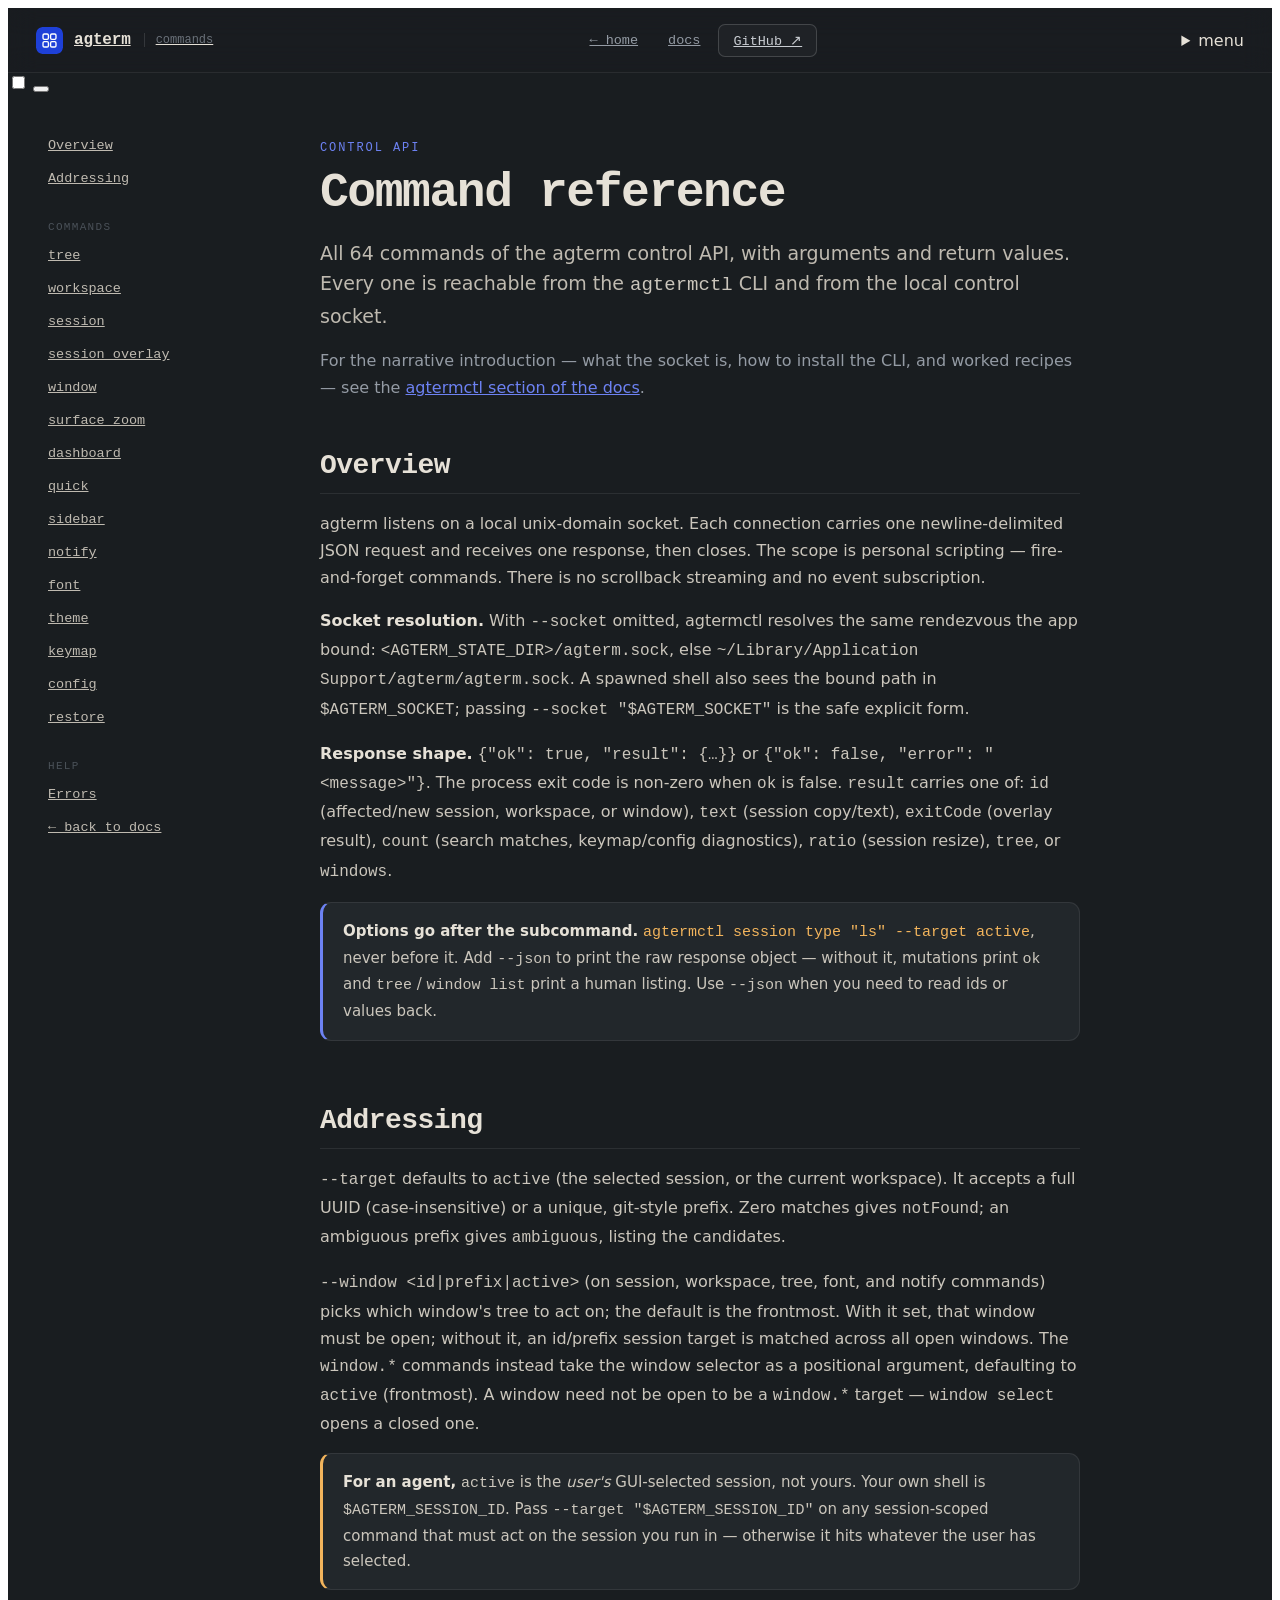
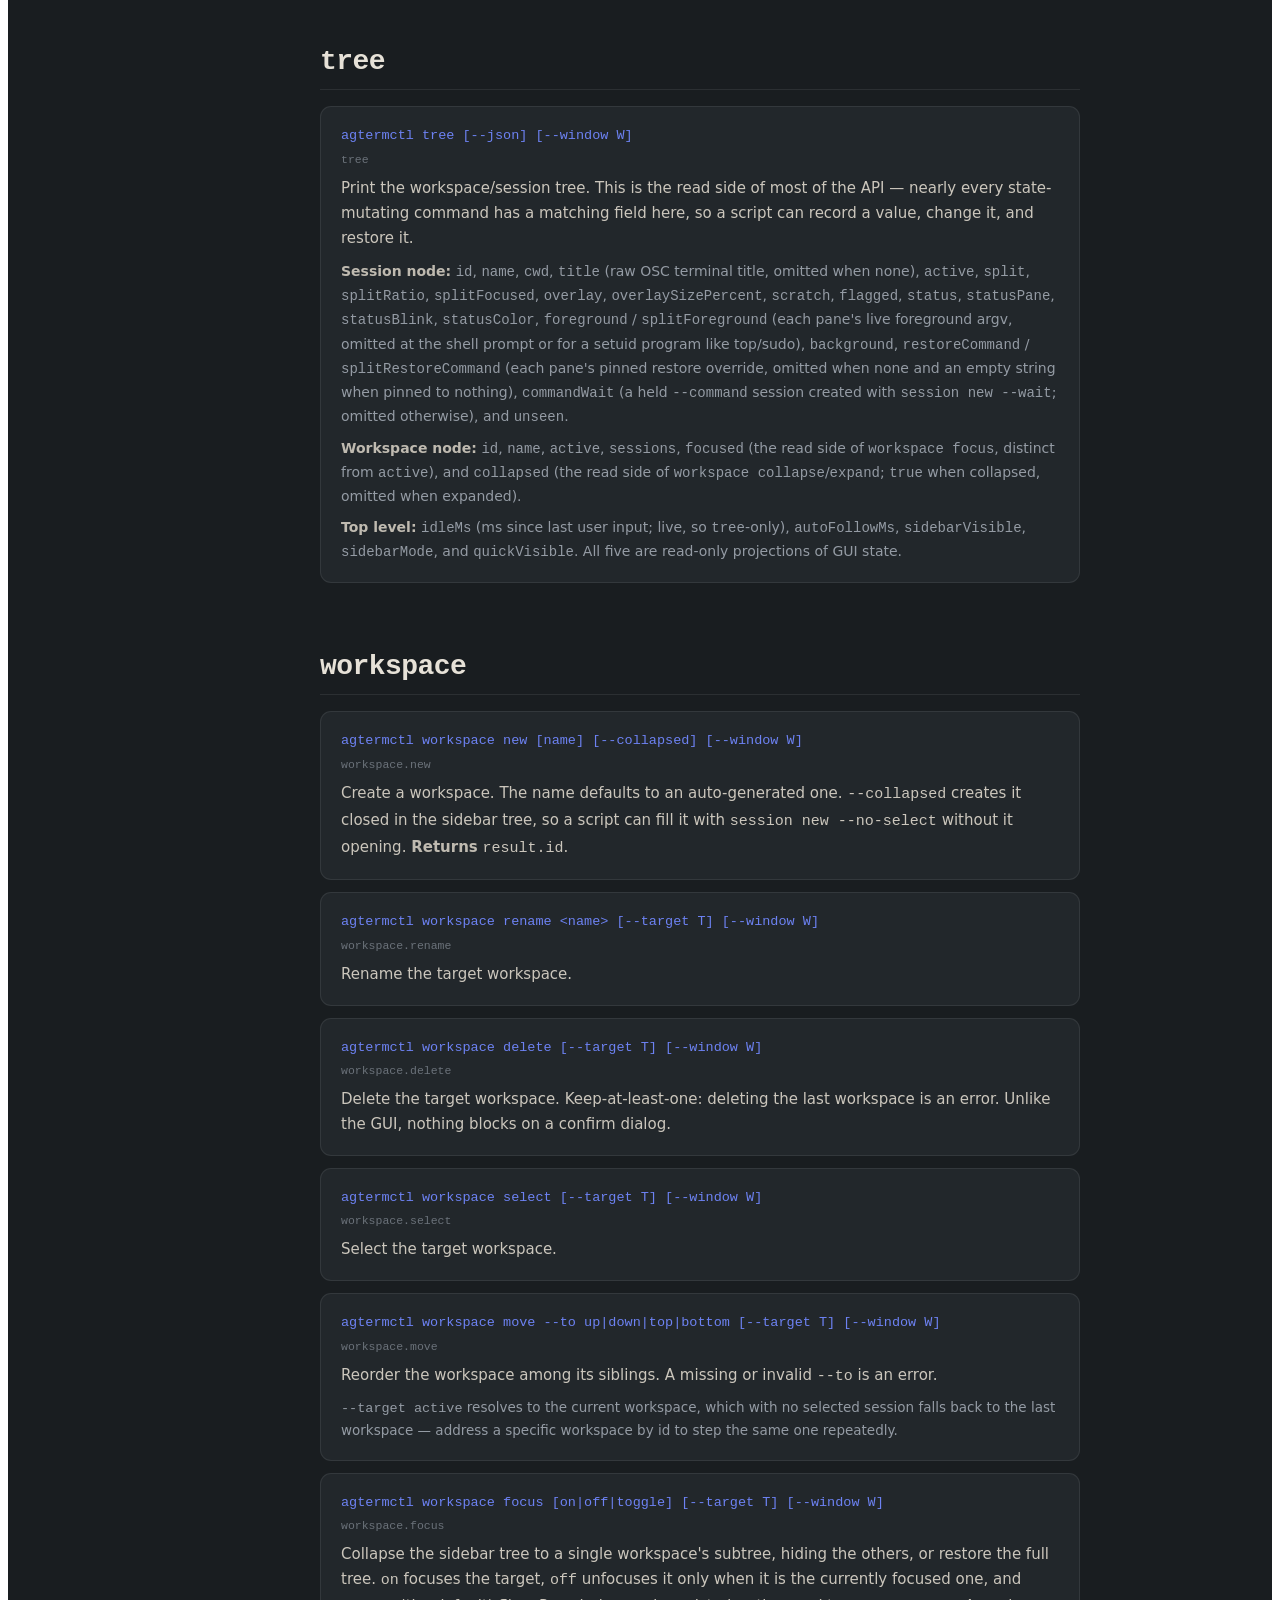
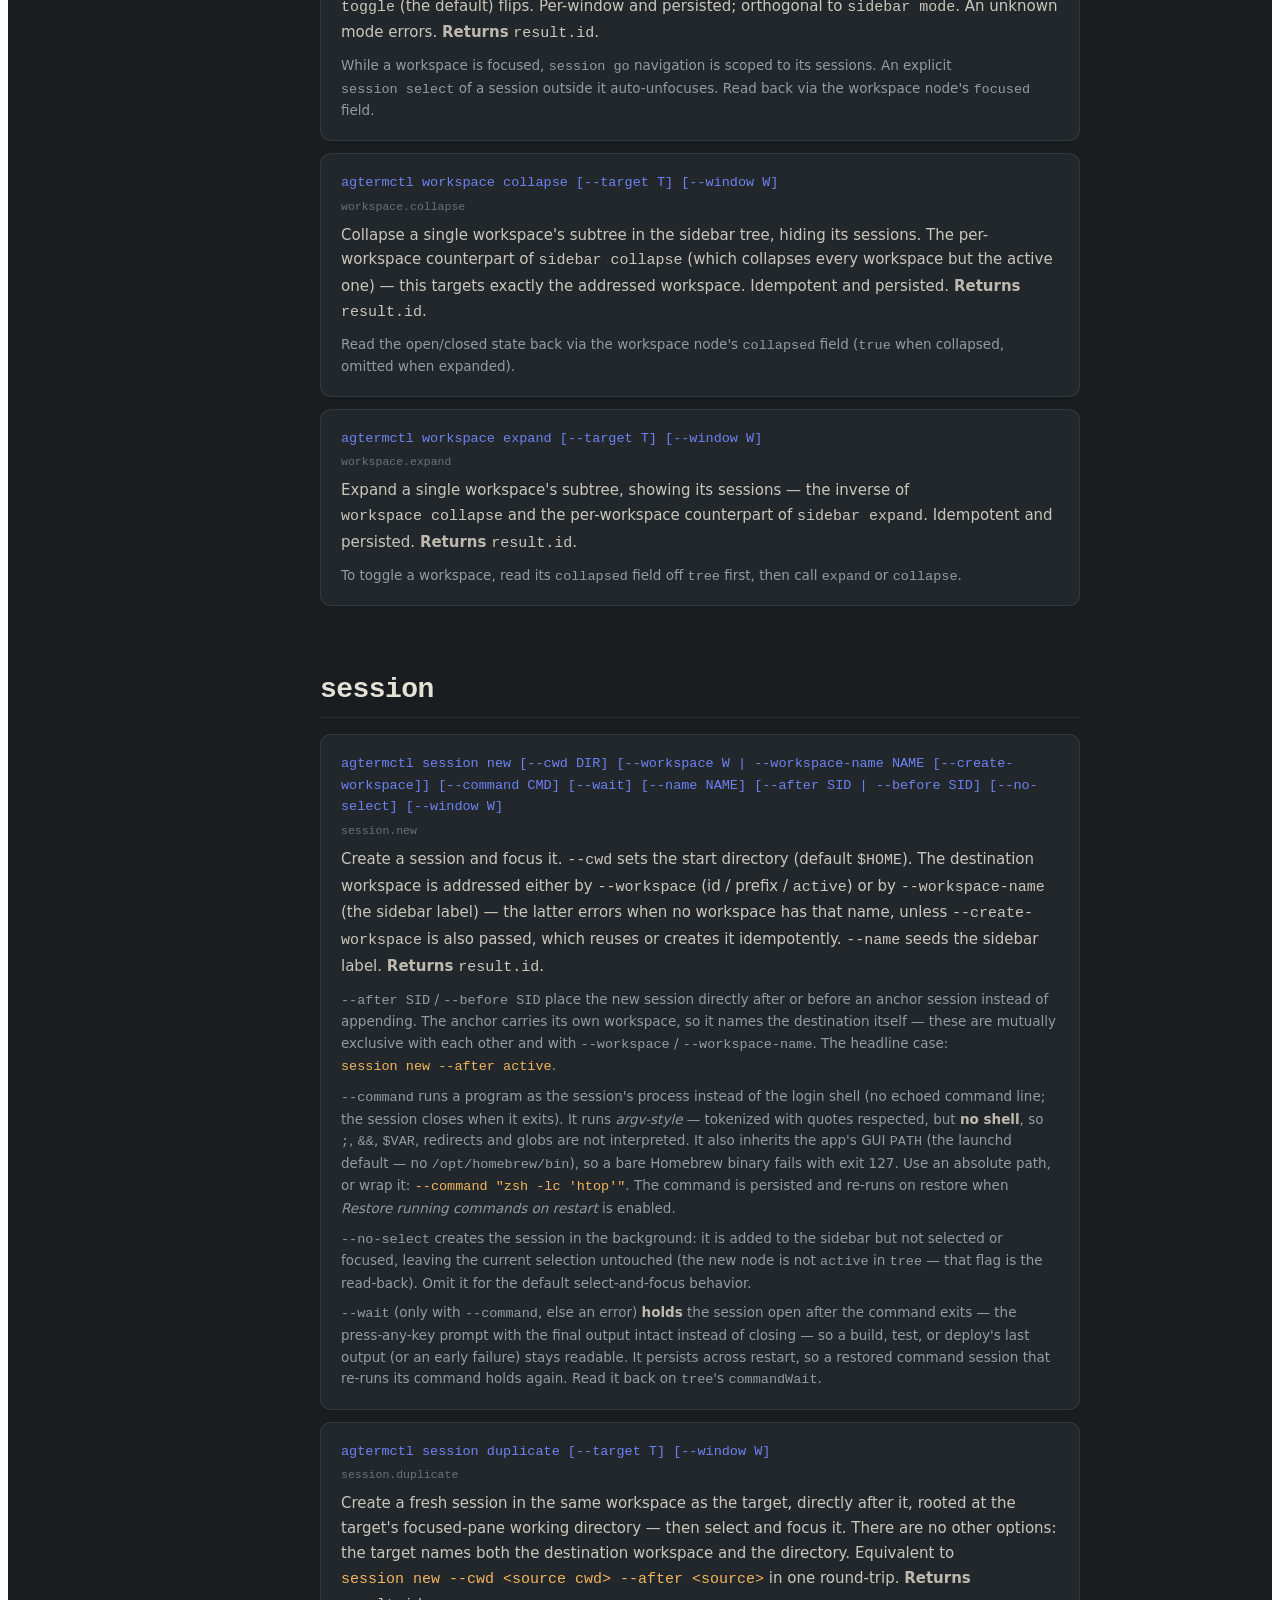
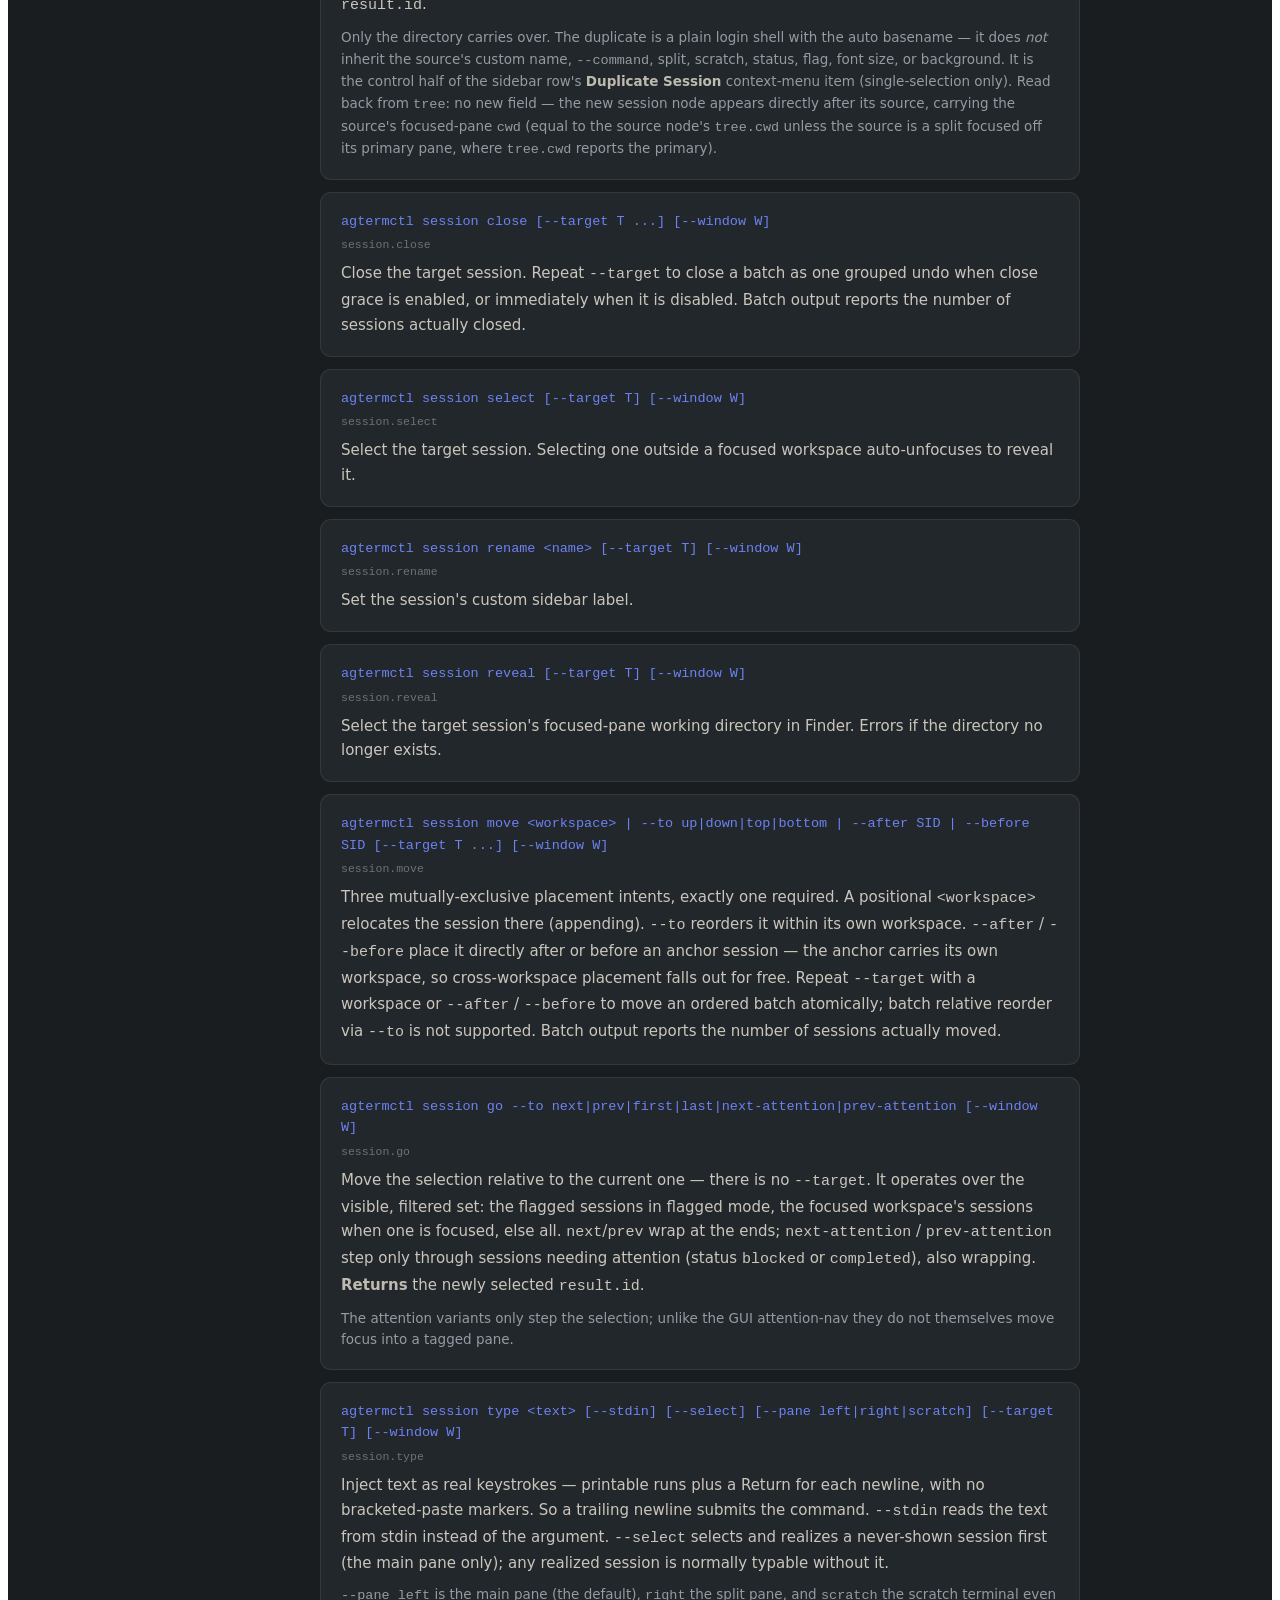
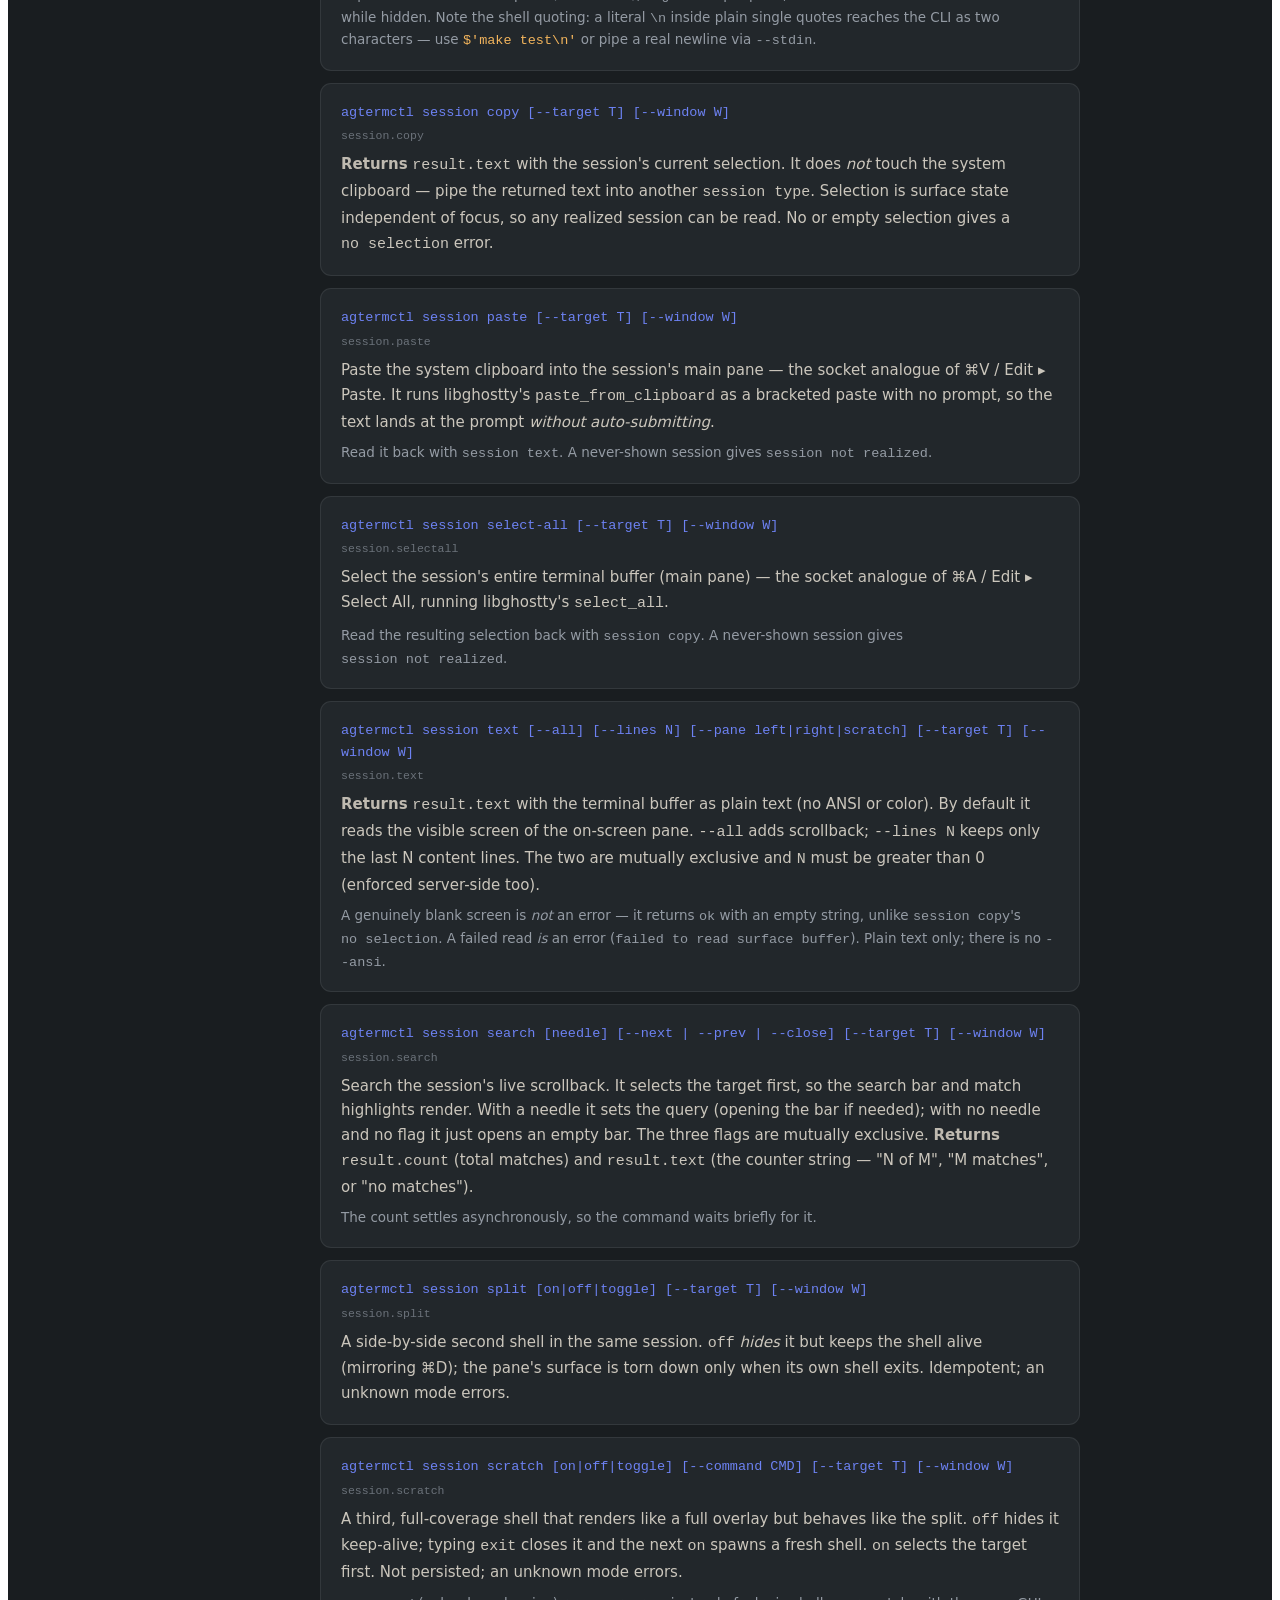
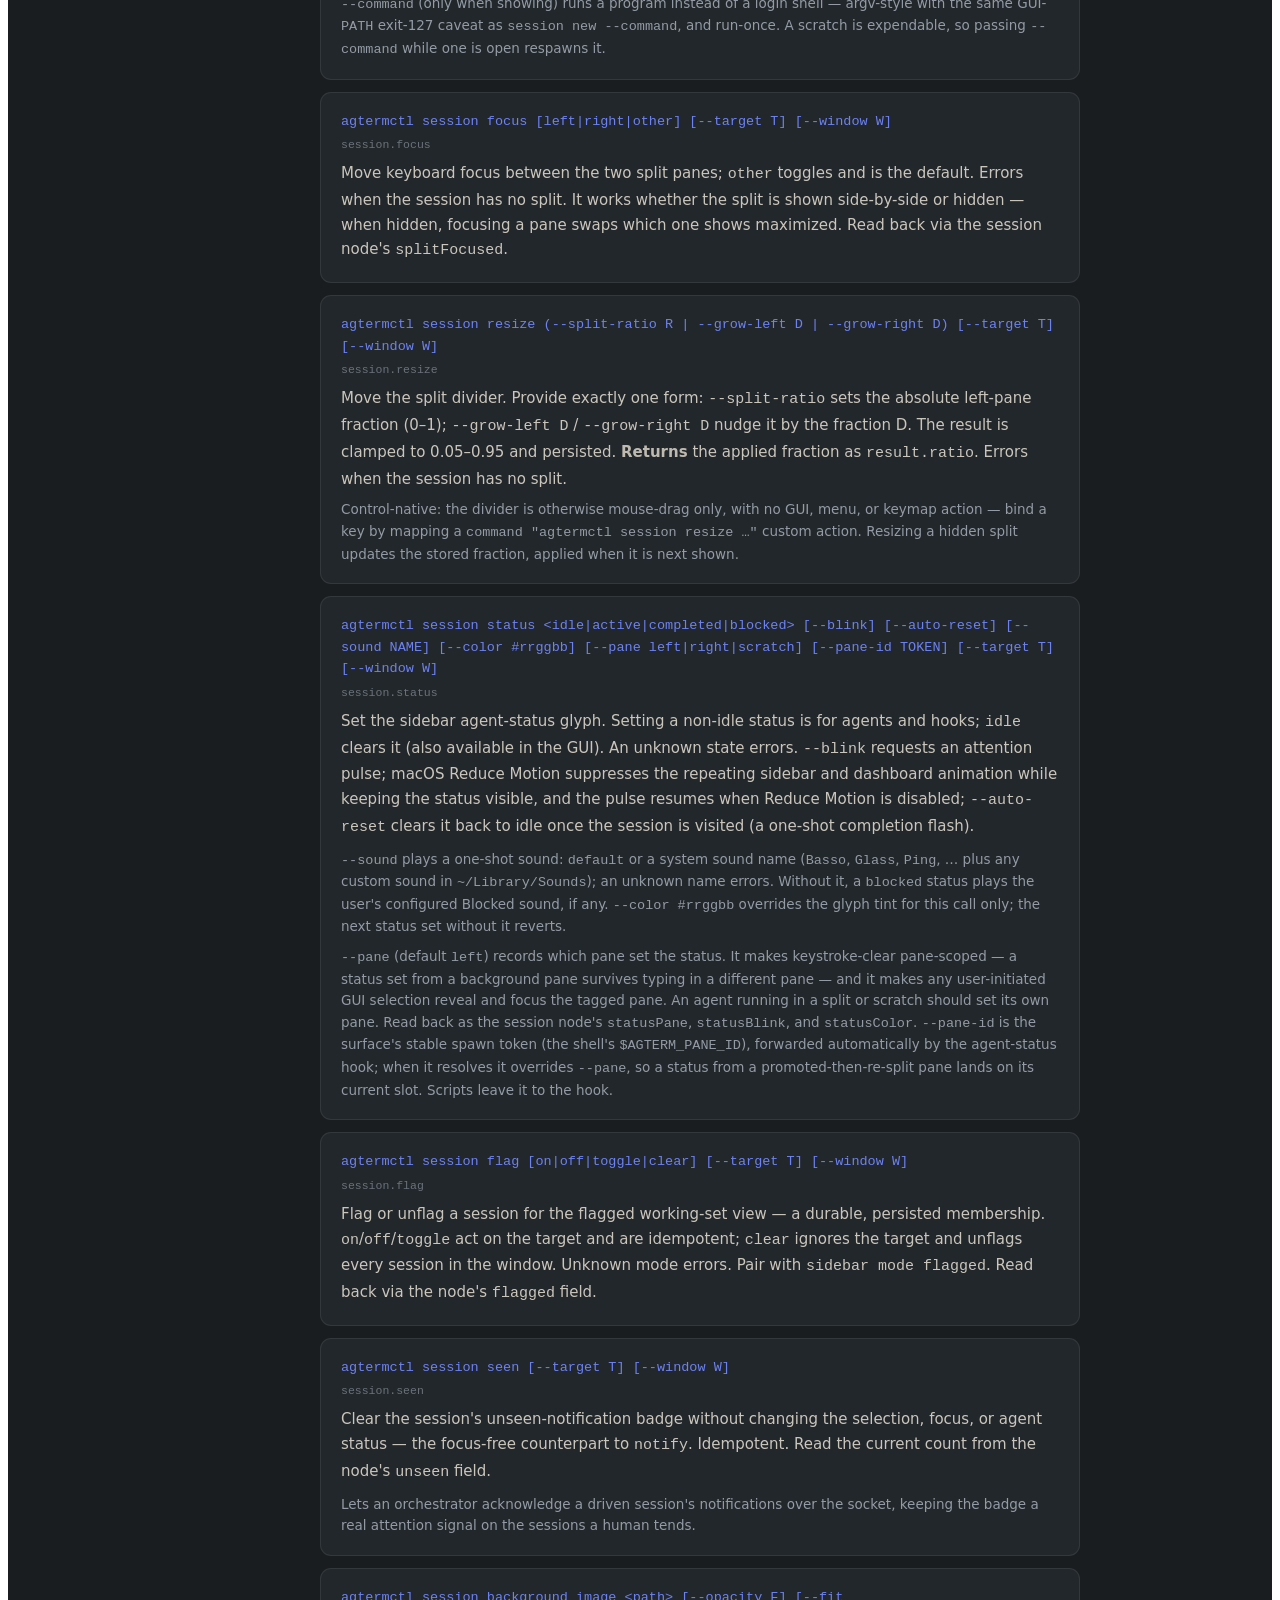
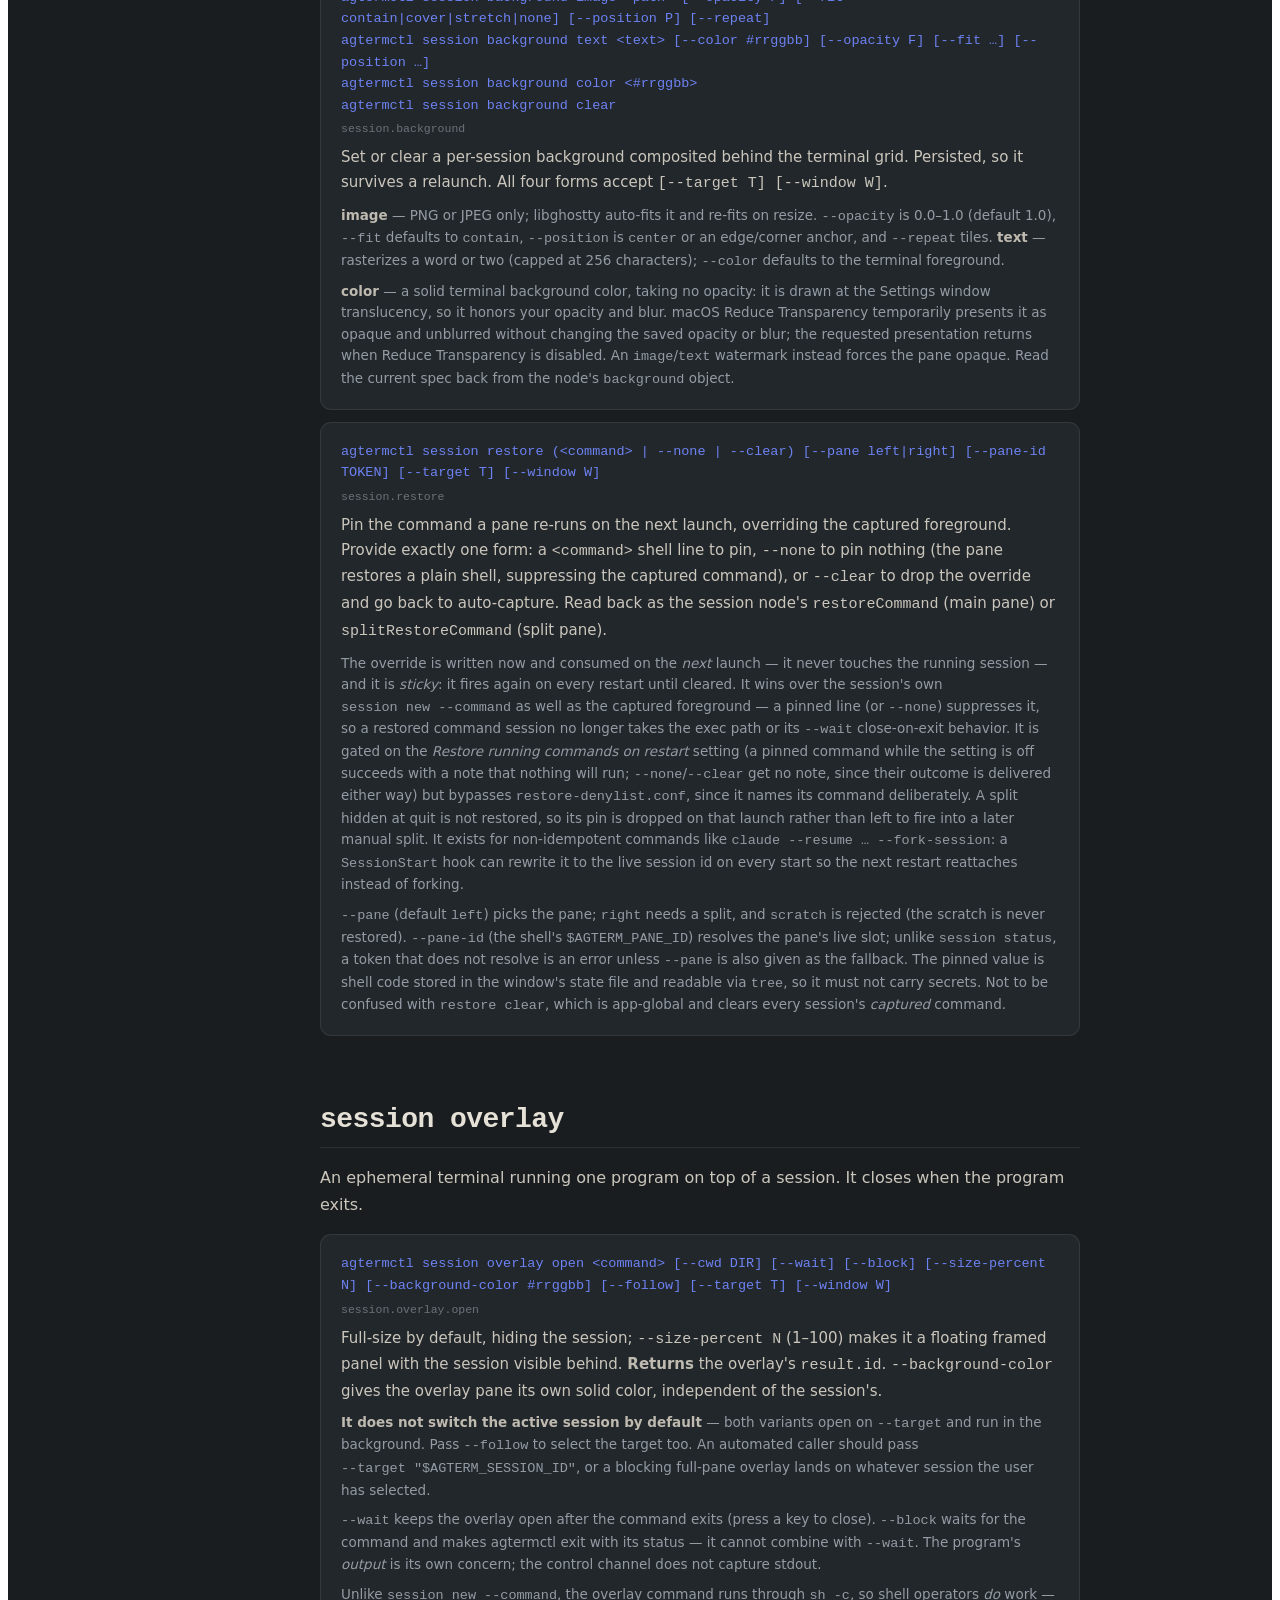
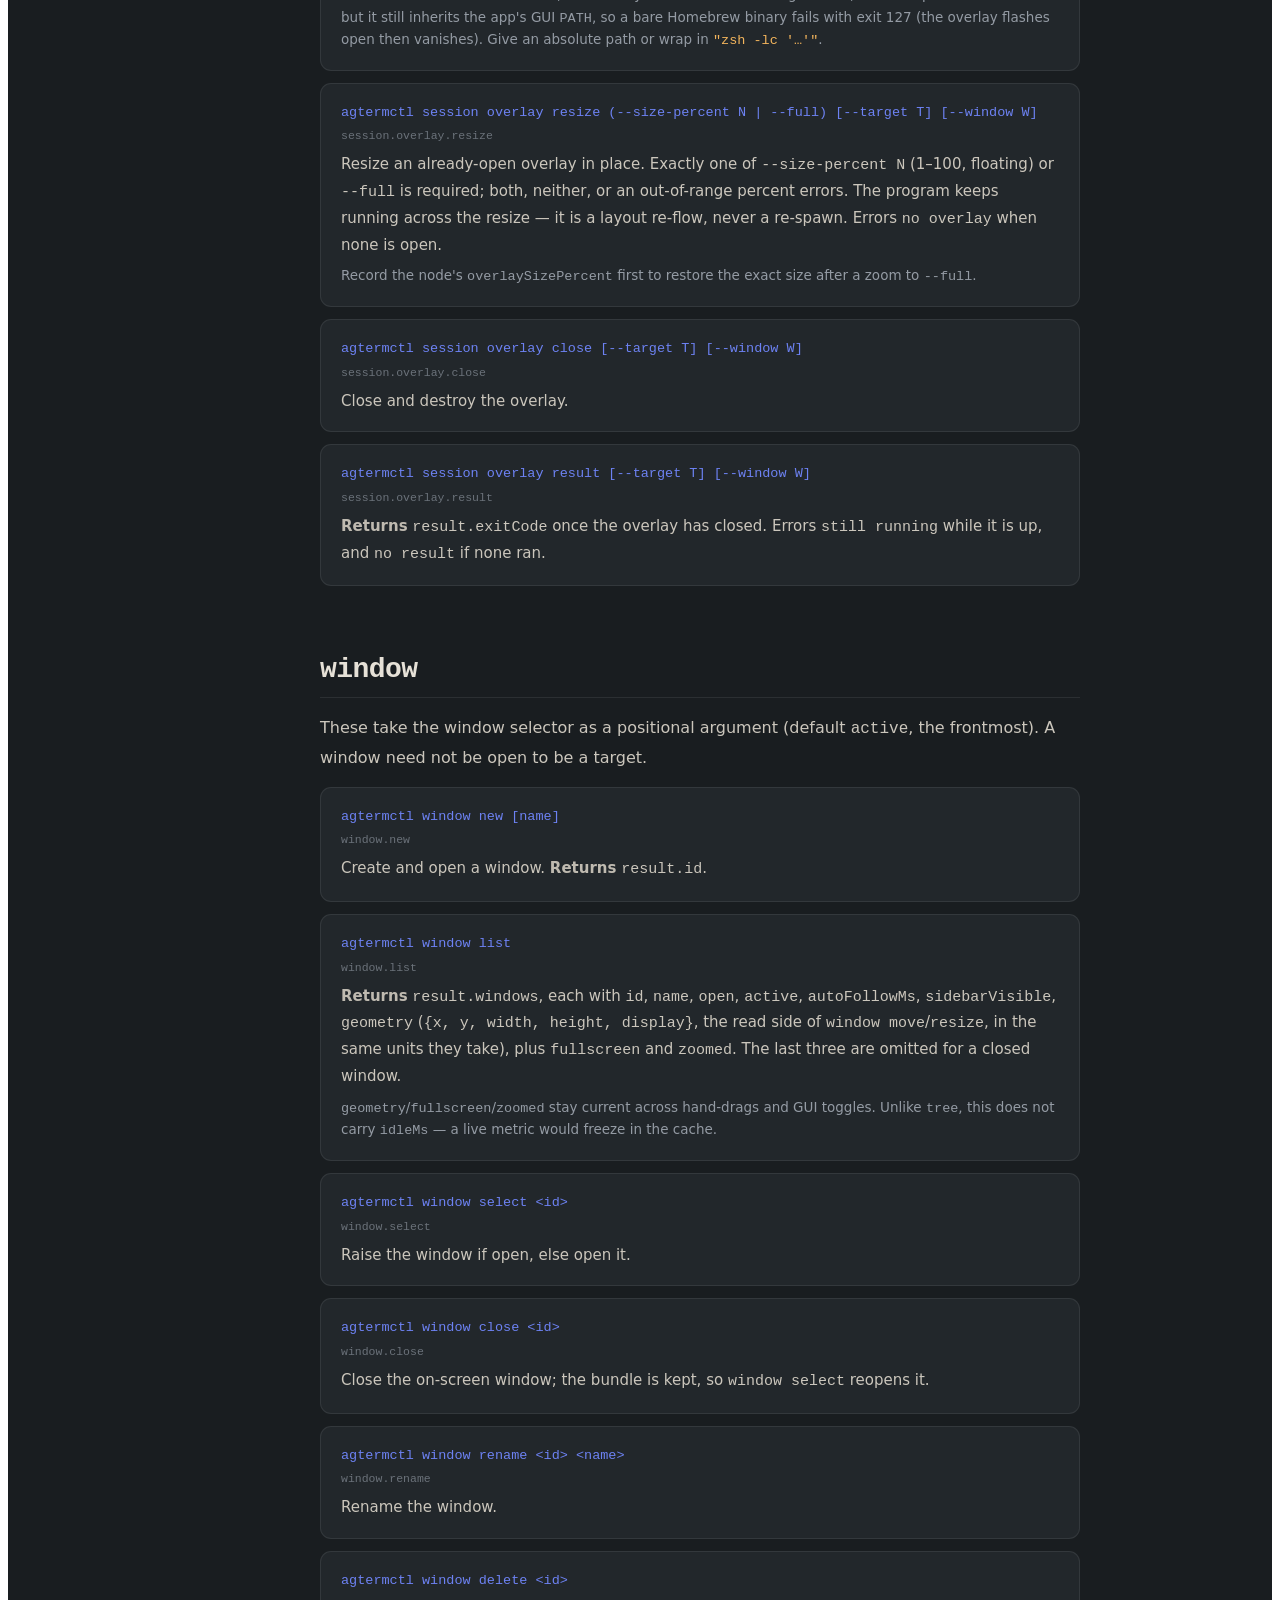
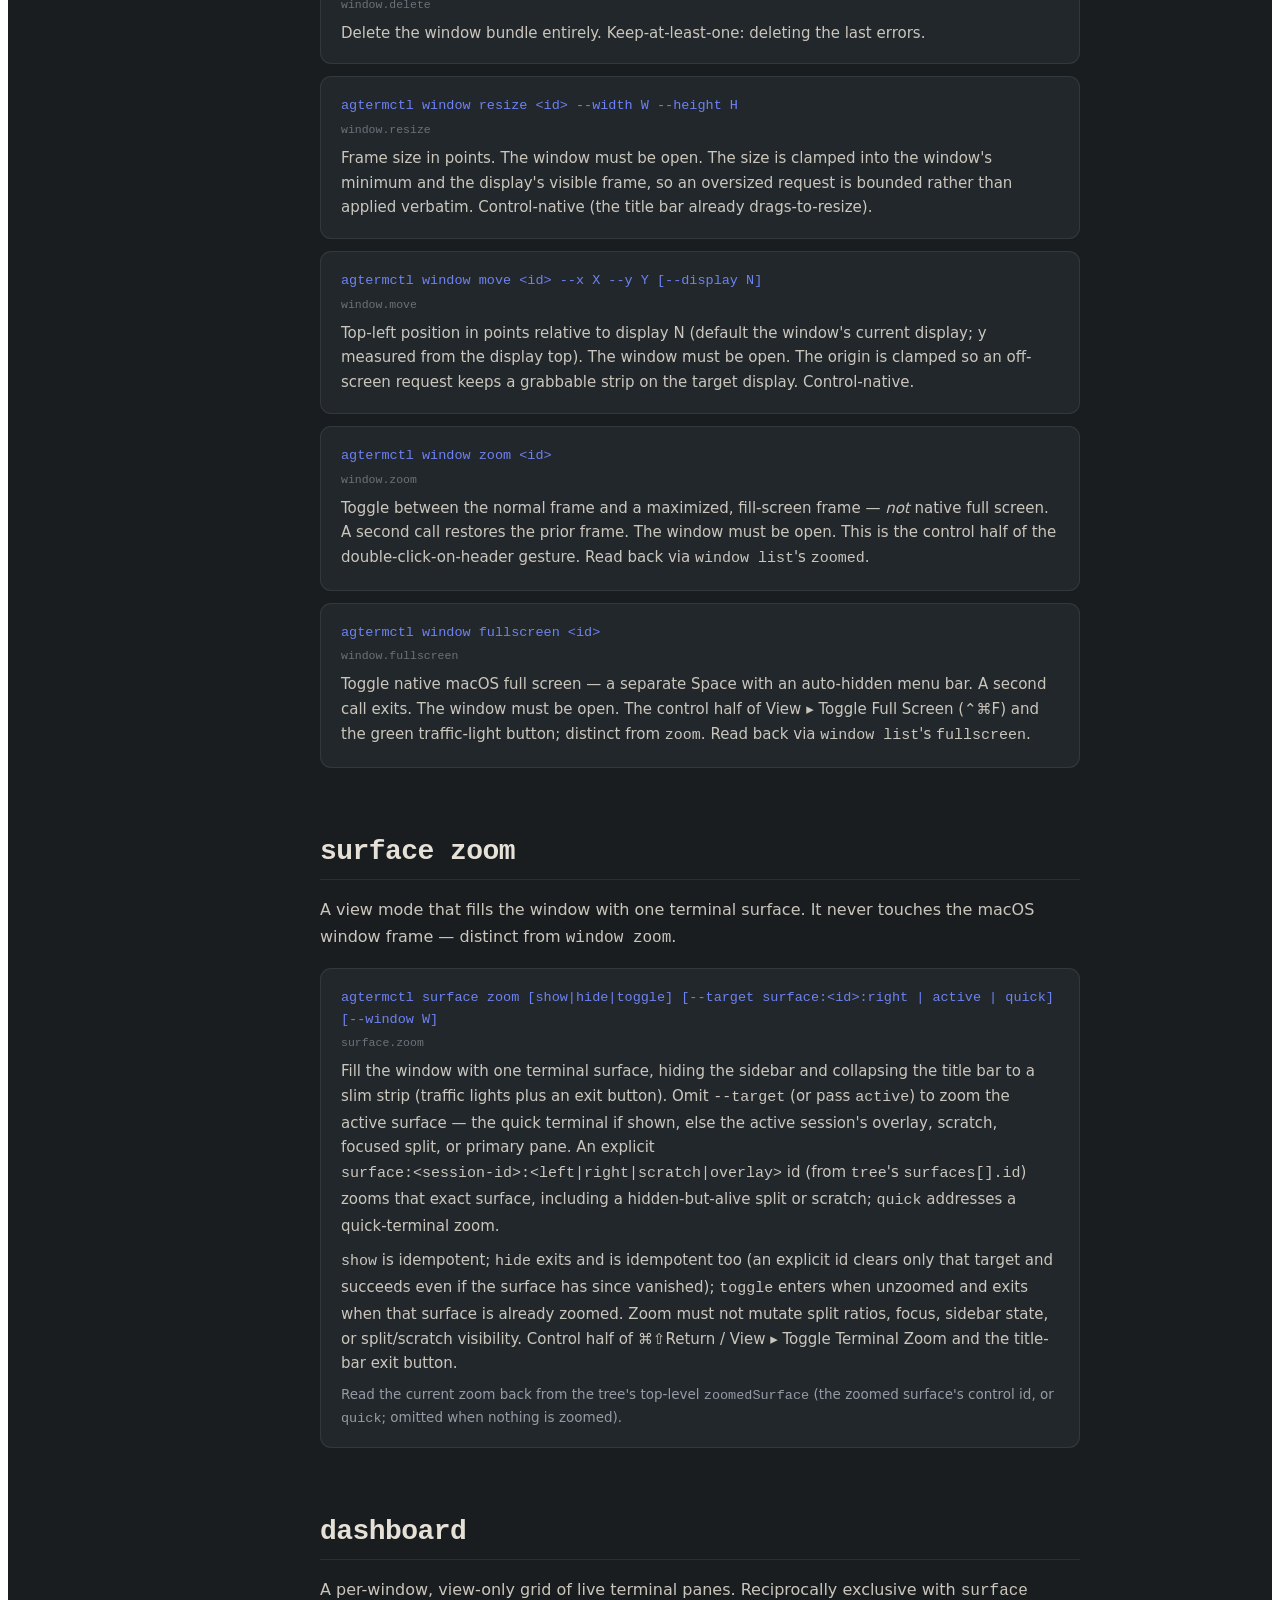
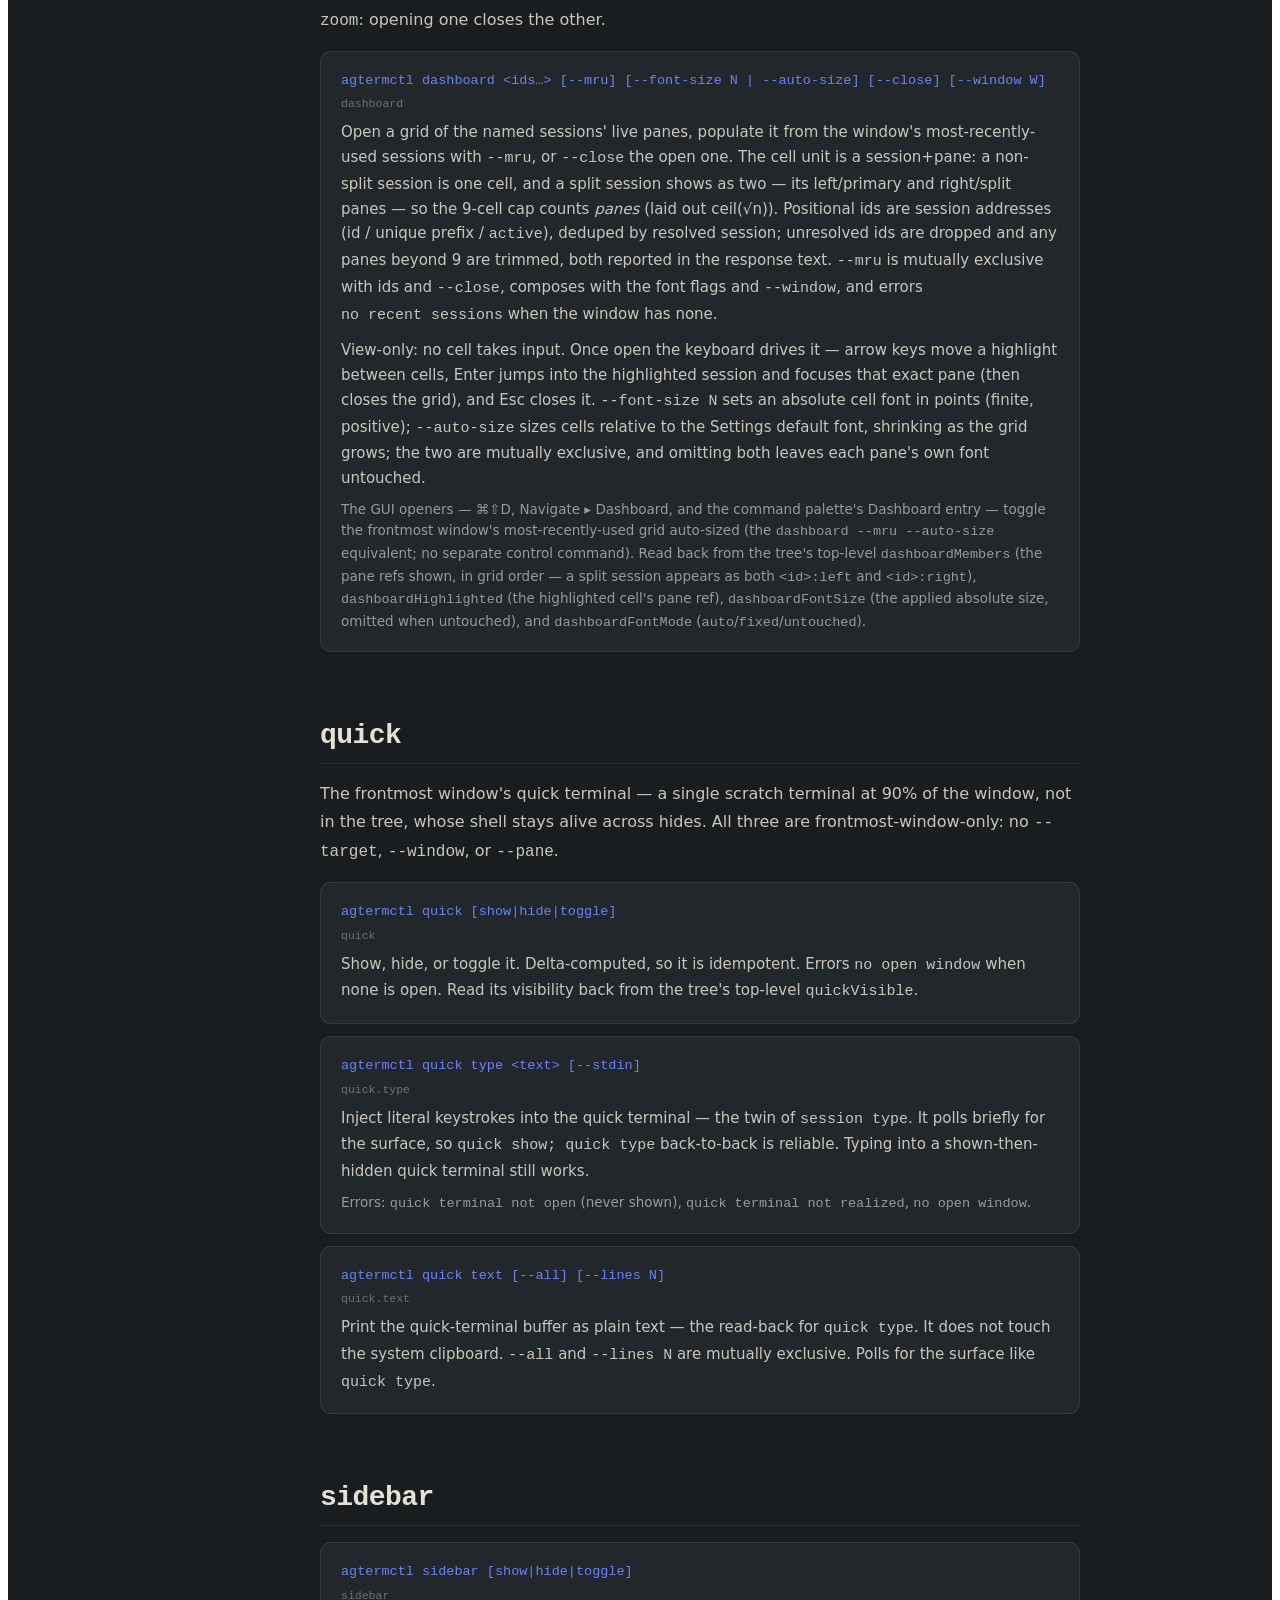
==== commit 0b3f5682: "docs(accessibility): document reduced display options" ====
--- a/site/commands.html
+++ b/site/commands.html
@@ -993,7 +993,9 @@
                 Set the sidebar agent-status glyph. Setting a non-idle status is for agents and hooks;
                 <span style="font-family: &quot;JetBrains Mono&quot;, monospace">idle</span> clears it (also available in the GUI). An
                 unknown state errors.
-                <span style="font-family: &quot;JetBrains Mono&quot;, monospace">--blink</span> pulses the glyph;
+                <span style="font-family: &quot;JetBrains Mono&quot;, monospace">--blink</span> requests an attention pulse; macOS
+                Reduce Motion suppresses the repeating sidebar and dashboard animation while keeping the status visible, and the
+                pulse resumes when Reduce Motion is disabled;
                 <span style="font-family: &quot;JetBrains Mono&quot;, monospace">--auto-reset</span> clears it back to idle once the
                 session is visited (a one-shot completion flash).
               </p>
@@ -1084,7 +1086,9 @@
               </p>
               <p style="font-size: 13.5px; line-height: 1.6; color: #949ba4; margin: 8px 0 0">
                 <strong style="color: #bfbab0">color</strong> — a solid terminal background color, taking no opacity: it is drawn at
-                the Settings window translucency, so it honors your opacity and blur. An
+                the Settings window translucency, so it honors your opacity and blur. macOS Reduce Transparency temporarily
+                presents it as opaque and unblurred without changing the saved opacity or blur; the requested presentation returns
+                when Reduce Transparency is disabled. An
                 <span style="font-family: &quot;JetBrains Mono&quot;, monospace">image</span>/<span style="font-family: &quot;JetBrains Mono&quot;, monospace">text</span>
                 watermark instead forces the pane opaque. Read the current spec back from the node's
                 <span style="font-family: &quot;JetBrains Mono&quot;, monospace">background</span> object.
